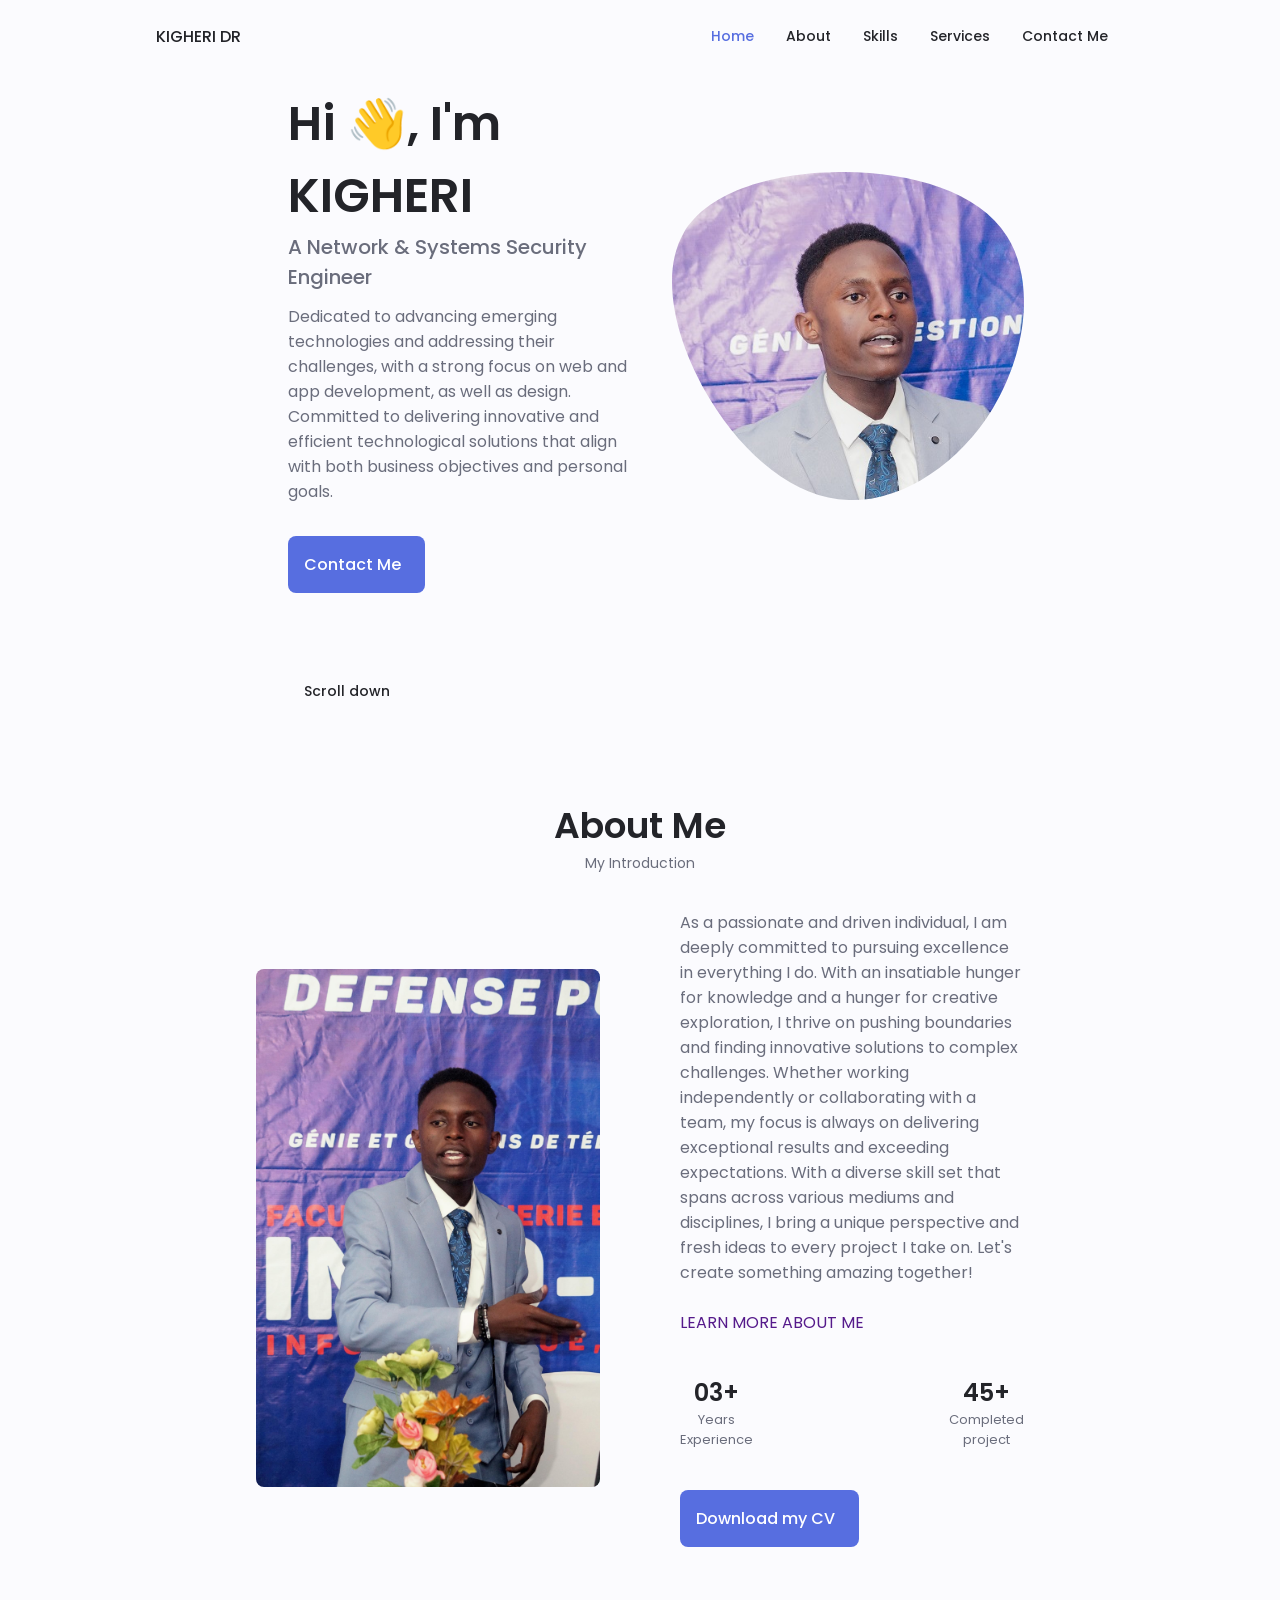
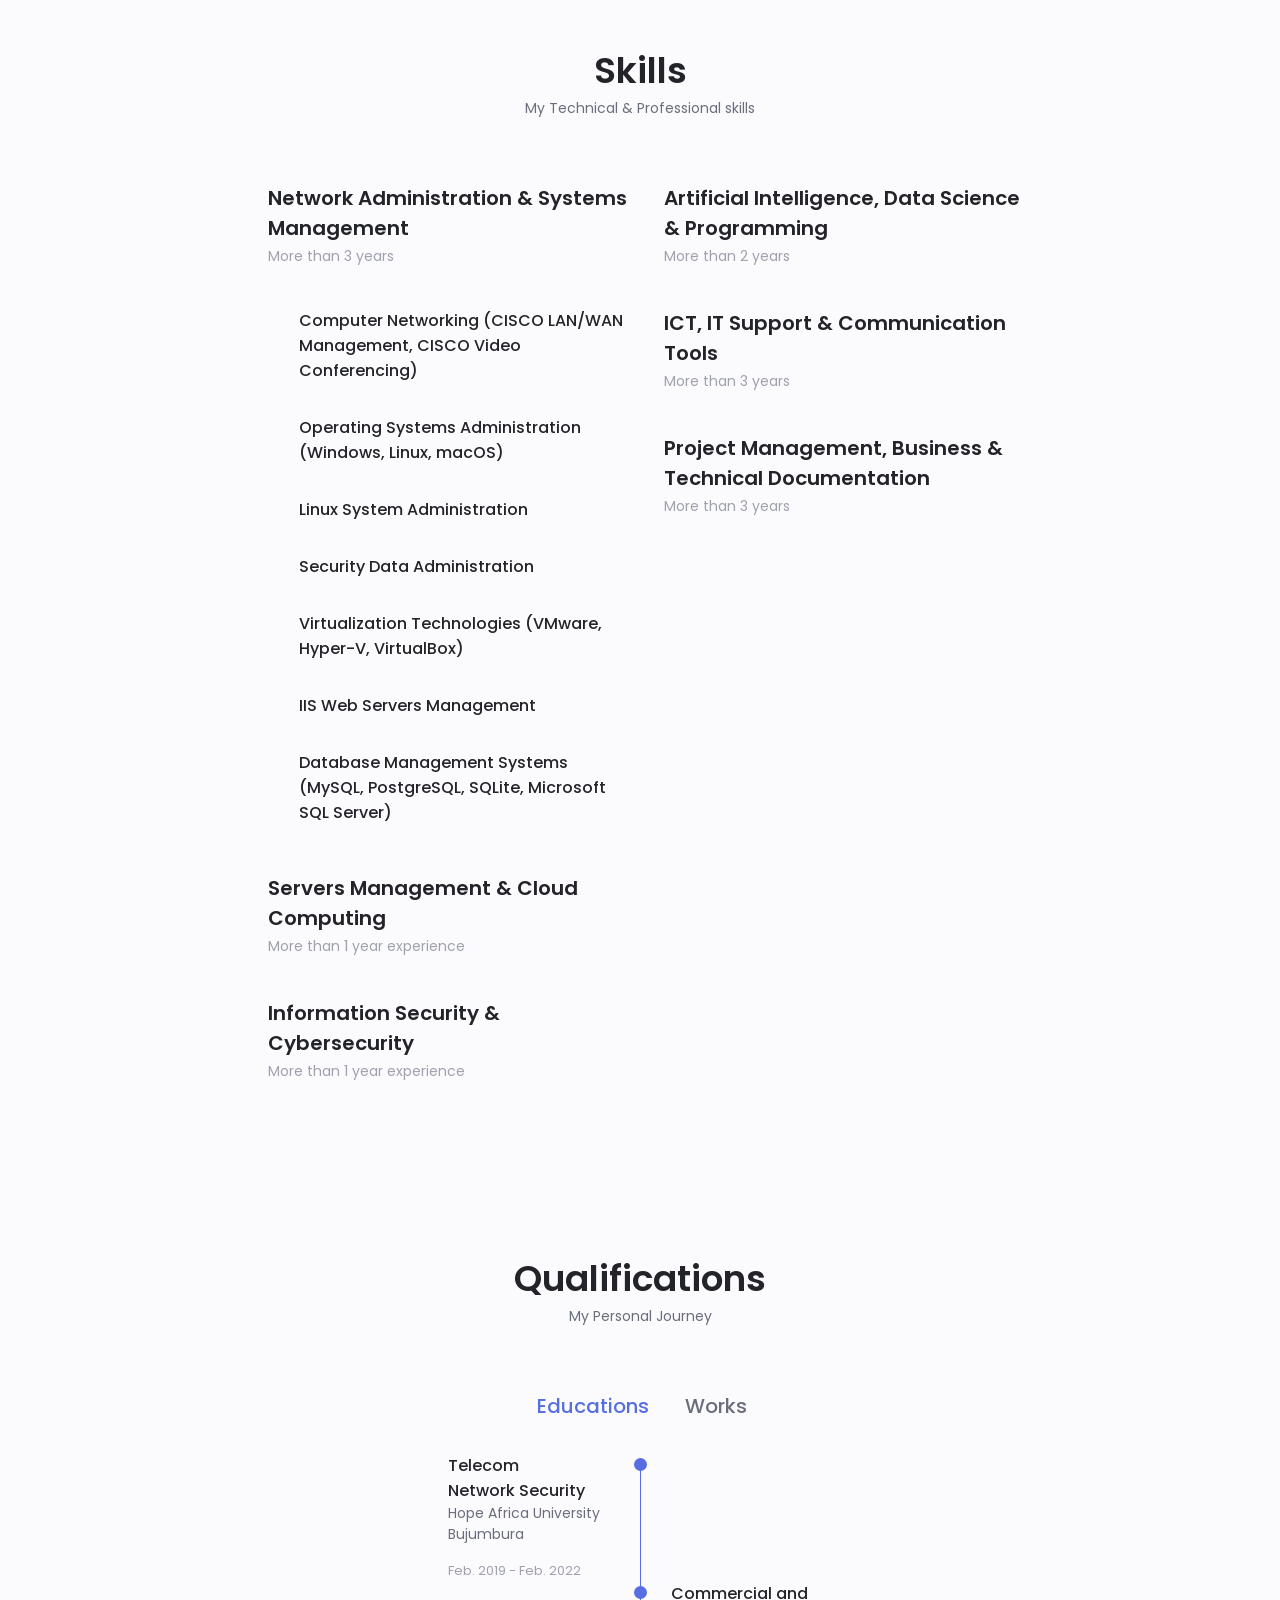
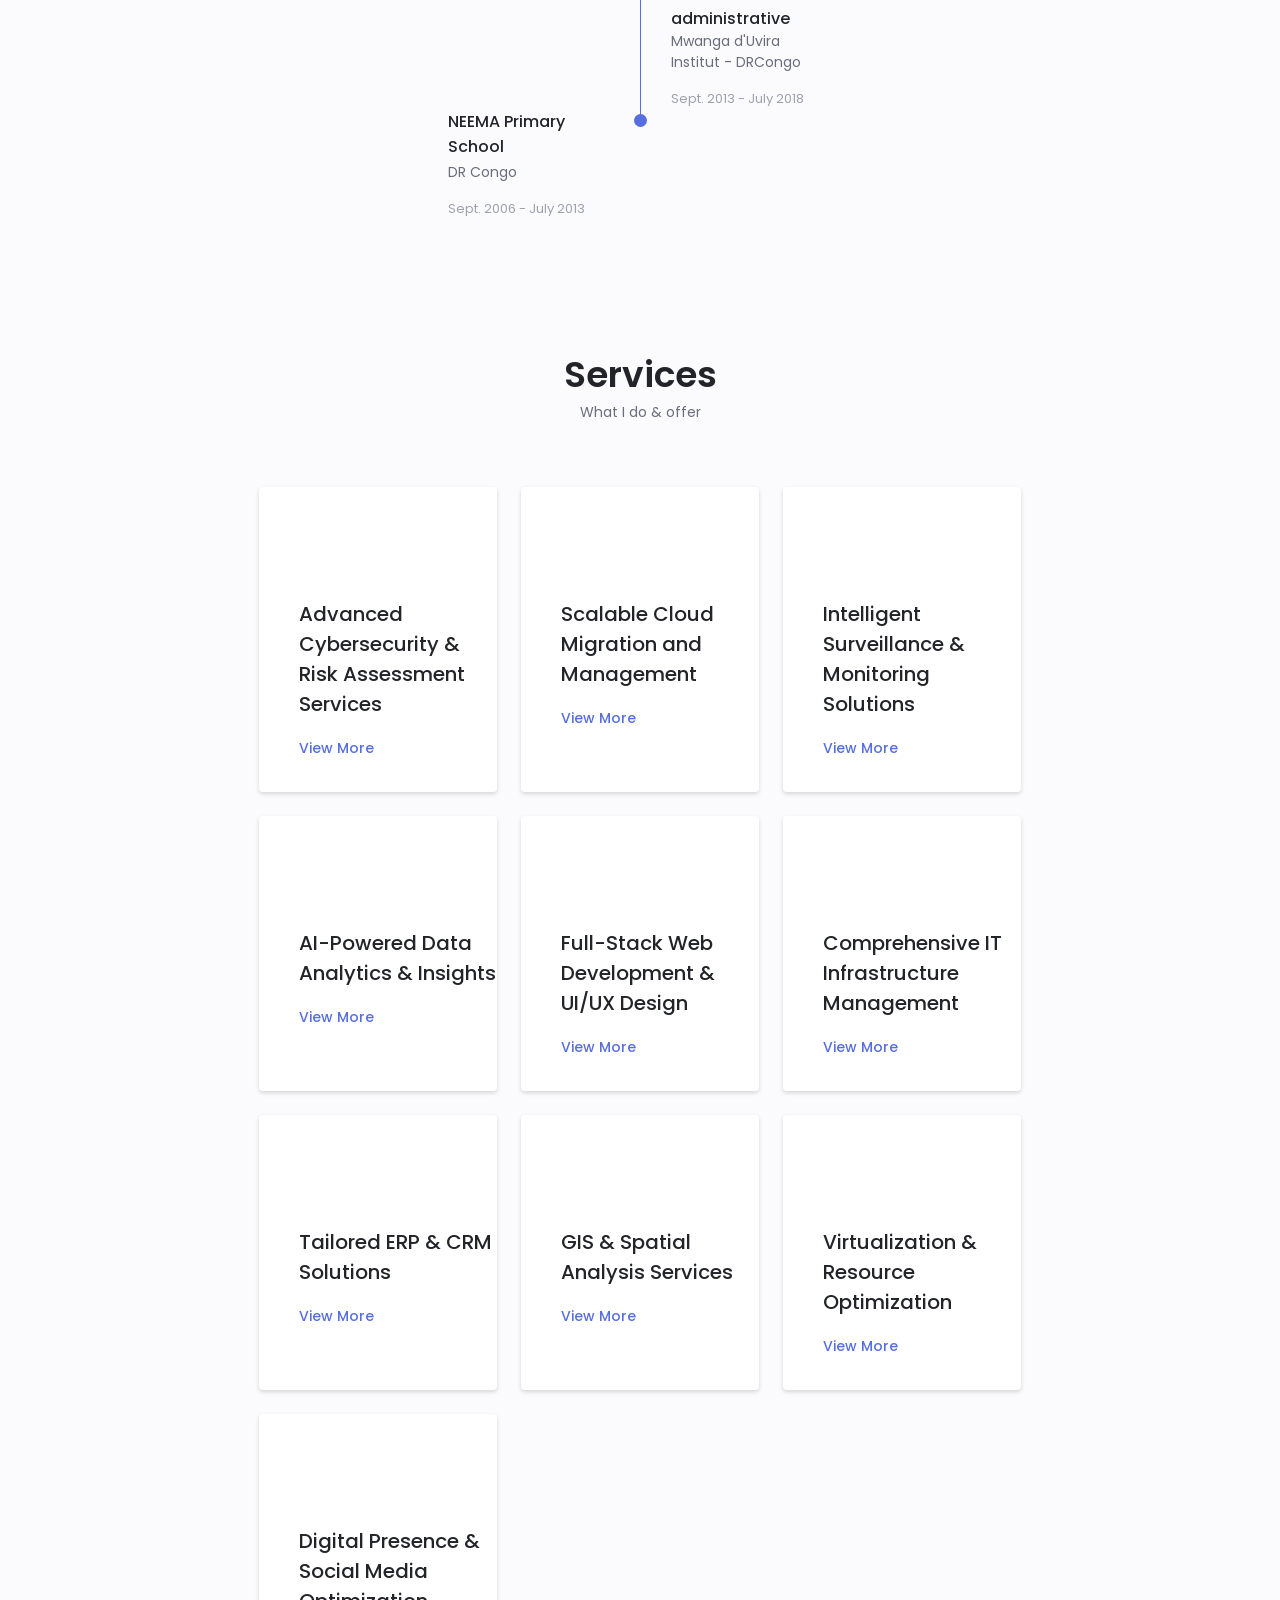
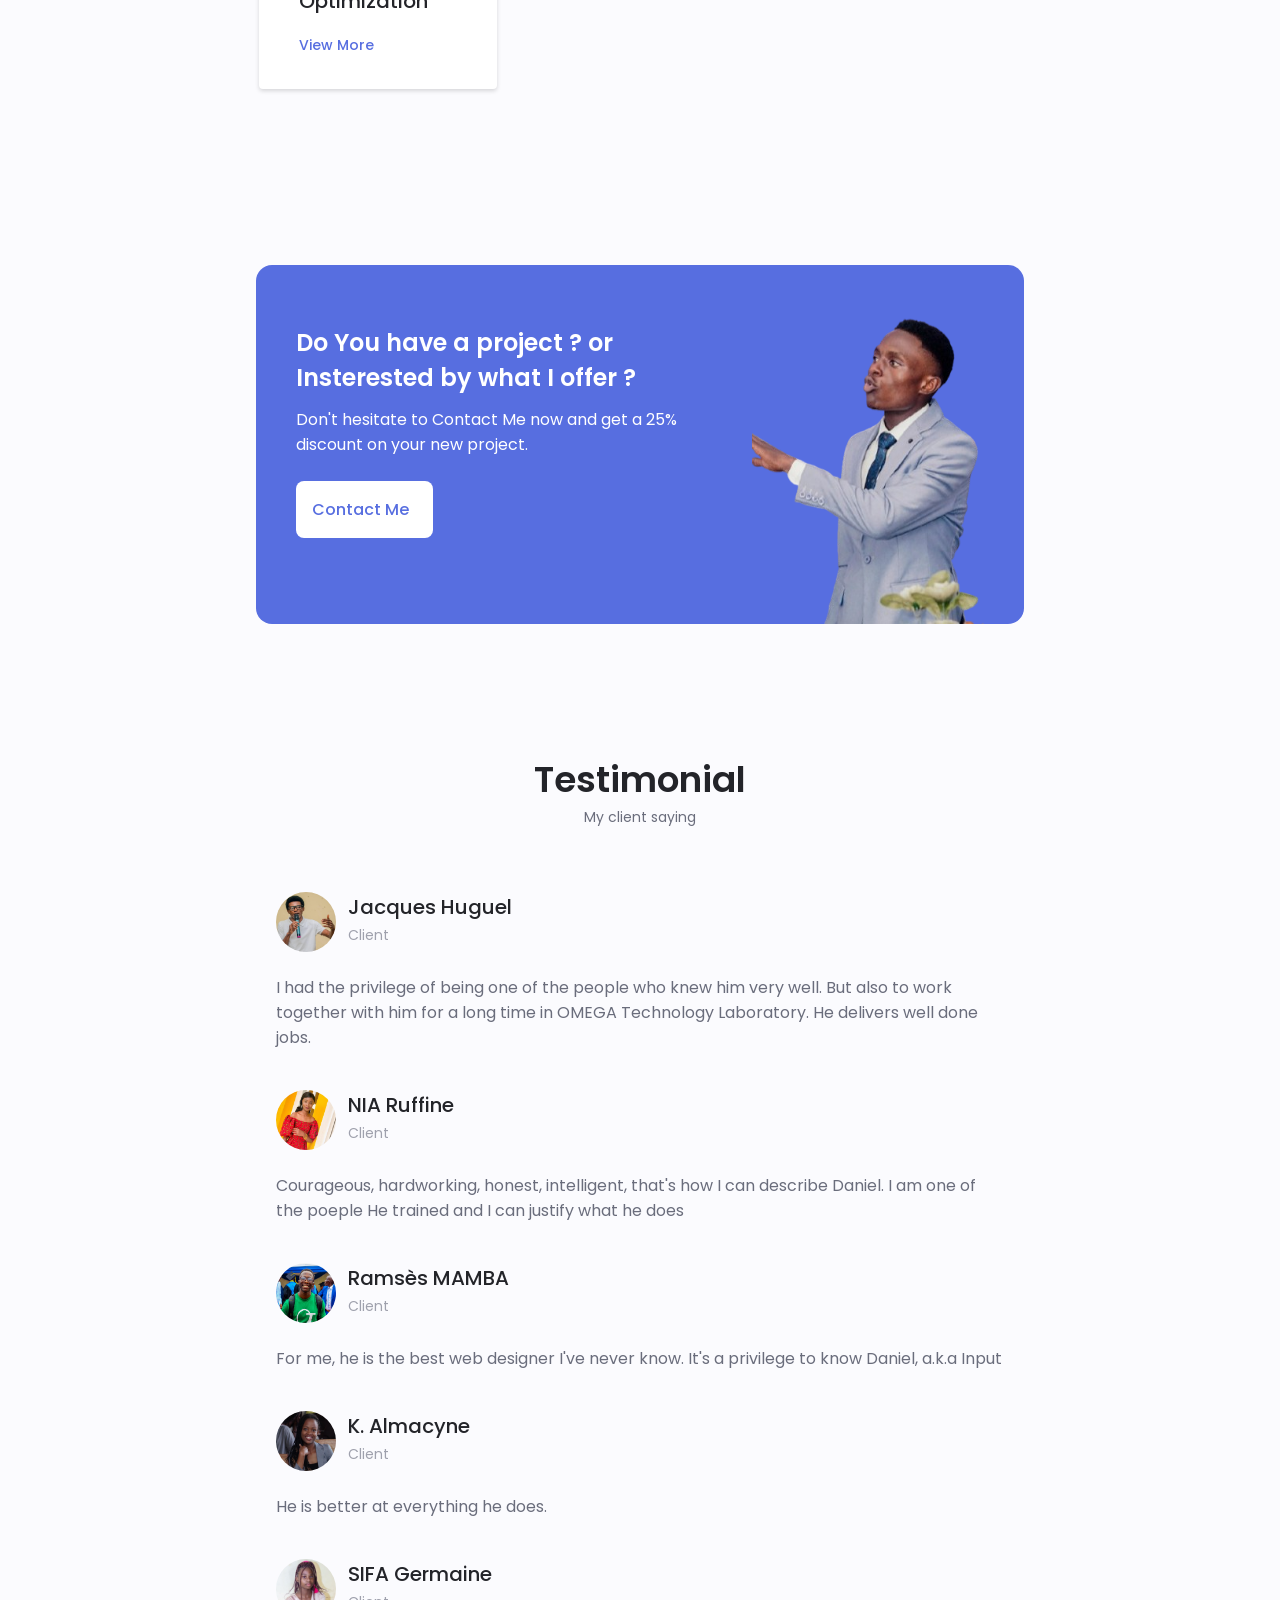
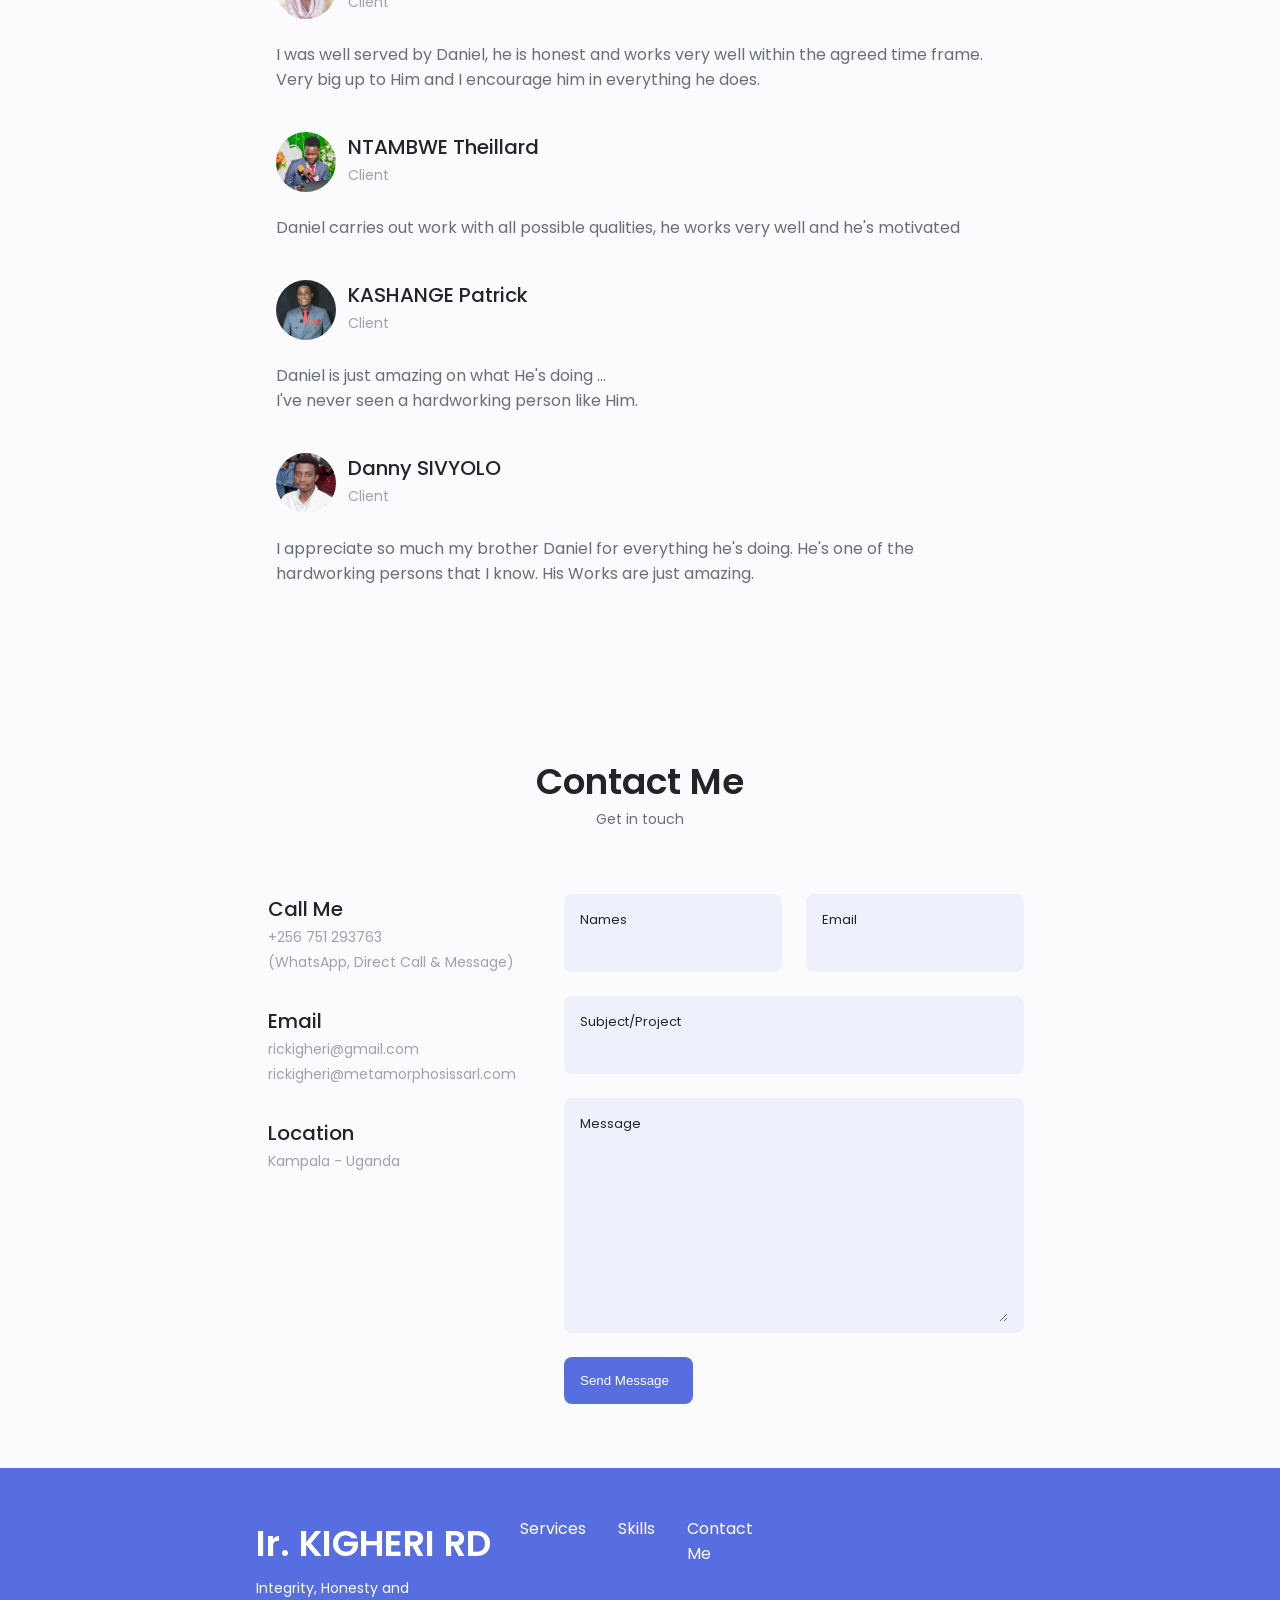
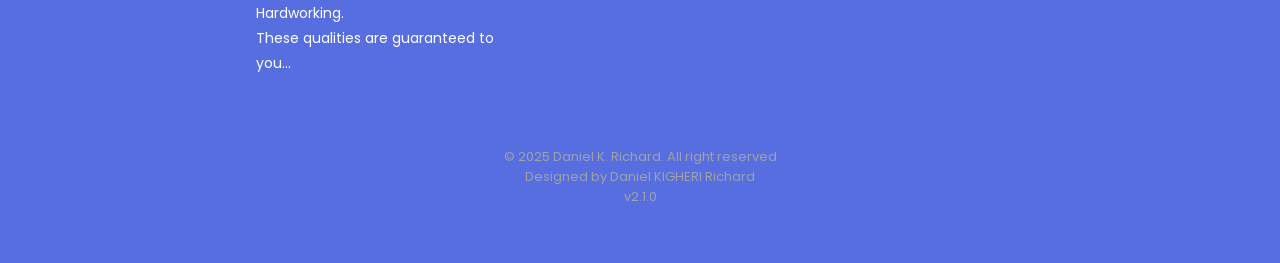
==== index.html @ 307e9346 "Update index.html" ====
<!DOCTYPE html>
<html lang="en">
<head>
    <meta charset="UTF-8">
    <meta http-equiv="X-UA-Compatible" content="IE=edge">
    <meta name="viewport" content="width=device-width, initial-scale=1.0">

    <link rel="stylesheet" href="assets/css/style.css">
    <link rel="stylesheet" href="assets/css/responsive.css">

    <!-- UNICONS -->
    <link rel="stylesheet" href="https://unicons.iconscout.com/release/v4.0.0/css/line.css">

    <!-- SWIPER CSS -->
    <link rel="stylesheet" href="assets/css/swiper-bundle.min.css">



    <title>Daniel KIGHERI Richard | Web Portfolio</title>
    <link rel="icon" href="assets/img/KIGHERI RD.jpg" type="image/icon type">
    <meta content="Discover a world of creativity through my portfolio. Here, you’ll find a blend of passion, skill, and design excellence crafted to inspire and elevate your next project." name="description">
</head>
<body>
    <!-- ==================== HEADER ==================== -->
    <header class="header" id="header">
        <nav class="nav container">
            <a href="#" class="nav__logo">KIGHERI DR</a>

            <div class="nav__menu" id="nav-menu">
                <ul class="nav__list grid">
                    <li class="nav__item">
                        <a href="#home" class="nav__link active-link">
                            <i class="uil uil-estate nav__icon"></i> Home
                        </a>
                    </li>
                    <li class="nav__item">
                        <a href="#about" class="nav__link">
                            <i class="uil uil-user nav__icon"></i> About
                        </a>
                    </li>
                    <li class="nav__item">
                        <a href="#skills" class="nav__link">
                            <i class="uil uil-file-alt nav__icon"></i> Skills
                        </a>
                    </li>
                    <li class="nav__item">
                        <a href="#services" class="nav__link">
                            <i class="uil uil-briefcase-alt nav__icon"></i> Services
                        </a>
                    </li>
                    <!-- <li class="nav__item">
                        <a href="#portfolio" class="nav__link">
                            <i class="uil uil-scenery nav__icon"></i> Portfolio
                        </a>
                    </li> -->
                    <li class="nav__item">
                        <a href="#contact" class="nav__link">
                            <i class="uil uil-message nav__icon"></i> Contact Me
                        </a>
                    </li>
                </ul>
                <i class="uil uil-times nav__close" id="nav-close"></i>
            </div>

            <div class="nav__btns">
                <!-- Theme Change Button -->
                <i class="uil uil-moon change-theme" id="theme-button"></i>

                <div class="nav__toggle" id="nav-toggle">
                    <i class="uil uil-apps"></i>
                </div>
            </div>
        </nav>
    </header>

    <!-- ==================== MAIN ==================== -->
    <main class="main">
        <!-- ========== HOME ========== -->
        <section class="home" id="home">
            <div class="home__container container grid">
                <div class="home__content grid">
                    <div class="home__social">
                        <a href="https://github.com/rickigheri/" class="home__social-icon">
                            <i class="uil uil-github"></i>
                        </a>

                        <a href="https://www.linkedin.com/in/kigheri-dany-b945231b1/" class="home__social-icon">
                            <i class="uil uil-linkedin-alt"></i>
                        </a>

                        <a href="mailto:rickigheri@gmail.com" class="home__social-icon">
                            <i class="uil uil-envelope-alt"></i>
                        </a>
                    </div>

                    <div class="home__img">
                        <svg viewBox="0 0 200 187" xmlns="http://www.w3.org/2000/svg" xmlns:xlink="http://www.w3.org/1999/xlink">
                            <mask class="home__blob" id="mask0" mask-type="alpha">
                                <path d="M190.312 36.4879C206.582 62.1187 201.309 102.826 182.328 134.186C163.346 165.547 
                                130.807 187.559 100.226 186.353C69.6454 185.297 41.0228 161.023 21.7403 129.362C2.45775 
                                97.8511 -7.48481 59.1033 6.67581 34.5279C20.9871 10.1032 59.7028 -0.149132 97.9666 
                                0.00163737C136.23 0.303176 174.193 10.857 190.312 36.4879Z"/>
                            </mask>
                            <g mask="url(#mask0)">
                                <path d="M190.312 36.4879C206.582 62.1187 201.309 102.826 182.328 134.186C163.346 
                                165.547 130.807 187.559 100.226 186.353C69.6454 185.297 41.0228 161.023 21.7403 
                                129.362C2.45775 97.8511 -7.48481 59.1033 6.67581 34.5279C20.9871 10.1032 59.7028 
                                -0.149132 97.9666 0.00163737C136.23 0.303176 174.193 10.857 190.312 36.4879Z"/>
                                
                                <image class="home__blob-img" href="assets/img/KIGHERI RD.jpg"/>
                            </g>
                        </svg>                        
                    </div>

                    <div class="home__data">
                        <h1 class="home__title">Hi 👋, I'm KIGHERI</h1>
                        <h3 class="home__subtitle">A Network & Systems Security Engineer</h3>
                        <p class="home__description">
                            Dedicated to advancing emerging technologies and addressing their challenges, with a strong focus on web and app development, as well as design. Committed to delivering innovative and efficient technological solutions that align with both business objectives and personal goals.
                        </p>
                        <a href="#contact" class="button button--flex">
                            Contact Me <i class="uil uil-message button__icon"></i>
                        </a>
                    </div>
                </div>

                <div class="home__scroll">
                    <a href="#about" class="home__scroll-button button--flex">
                        <i class="uil uil-mouse-alt home__scroll-mouse"></i>
                        <span class="home__scroll-name">Scroll down</span>
                        <i class="uil uil-arrow-down home__scroll-arrow"></i>
                    </a>
                </div>
            </div>
        </section>


        <!-- ========== ABOUT ========== -->
        <section class="about section" id="about">
            <h2 class="section__title">About Me</h2>
            <span class="section__subtitle">My Introduction</span> 
        </section>

        <div class="about__container container grid">
            <img src="assets/img/about.jpg" alt="" class="about__img">

            <div class="about__data">
                <p class="about__description">
                    As a passionate and driven individual, I am deeply committed to pursuing excellence in everything I do. With an insatiable hunger for knowledge and a hunger for creative exploration, I thrive on pushing boundaries and finding innovative solutions to complex challenges. Whether working independently or collaborating with a team, my focus is always on delivering exceptional results and exceeding expectations. With a diverse skill set that spans across various mediums and disciplines, I bring a unique perspective and fresh ideas to every project I take on. Let's create something amazing together!
                    <br><br>
                    <a href="">LEARN MORE ABOUT ME</a>
                </p>
                

                <div class="about__info">
                    <div>
                        <span class="about__info-title">03+</span>
                        <span class="about__info-name">Years <br>Experience</span>
                    </div>

                    <div>
                        <span class="about__info-title">45+</span>
                        <span class="about__info-name">Completed <br>project</span>
                    </div>

                    <!-- <div>
                        <span class="about__info-title">05+</span>
                        <span class="about__info-name">Companies <br>worked</span>
                    </div> -->
                </div>

                <div class="about__buttons">
                    <a download="" href="assets/CV Dan Done.pdf" class="button button--flex">
                        Download my CV<i class="uil uil-download-alt button__icon"></i>
                    </a>
                </div>
            </div>
        </div>

        <!-- ========== SKILLS ========== -->
        <section class="skills section" id="skills">
            <h2 class="section__title">Skills</h2>
            <span class="section__subtitle">My Technical & Professional skills</span>
            
            <div class="skills__container container grid">
                <div>
                    <!-- Skills 1 -->
                    <div class="skills__content skills__open">
                        <div class="skills__header">
                            <i class="uil uil-cloud-wifi skills__icon"></i>

                            <div>
                                <h1 class="skills__title">Network Administration & Systems Management</h1>
                                <span class="skills__subtitle">More than 3 years</span>
                            </div>

                            <i class="uil uil-angle-down skills__arrow"></i>
                        </div>

                        <div class="skills__list grid">
                            <div class="skills__data">
                                <div class="skills__titles">
                                    <h3 class="skills_name">Computer Networking (CISCO LAN/WAN Management, CISCO Video Conferencing)</h3>
                                    <!-- <span class="skills__number">90%</span> -->
                                </div>
                                <!-- <div class="skills__bar">
                                    <span class="skills__percentage skills__html"></span>
                                </div> -->
                            </div>

                            <div class="skills__data">
                                <div class="skills__titles">
                                    <h3 class="skills_name">Operating Systems Administration (Windows, Linux, macOS)</h3>
                                    <!-- <span class="skills__number">80%</span> -->
                                </div>
                                <!-- <div class="skills__bar">
                                    <span class="skills__percentage skills__css"></span>
                                </div> -->
                            </div>

                            <div class="skills__data">
                                <div class="skills__titles">
                                    <h3 class="skills_name">Linux System Administration</h3>
                                    <!-- <span class="skills__number">70%</span> -->
                                </div>
                                <!-- <div class="skills__bar">
                                    <span class="skills__percentage skills__js"></span>
                                </div> -->
                            </div>

                            <div class="skills__data">
                                <div class="skills__titles">
                                    <h3 class="skills_name">Security Data Administration</h3>
                                    <!-- <span class="skills__number">60%</span> -->
                                </div>
                                <!-- <div class="skills__bar">
                                    <span class="skills__percentage skills__react"></span>
                                </div> -->
                            </div>

                            <div class="skills__data">
                                <div class="skills__titles">
                                    <h3 class="skills_name">Virtualization Technologies (VMware, Hyper-V, VirtualBox)</h3>
                                    <!-- <span class="skills__number">60%</span> -->
                                </div>
                                <!-- <div class="skills__bar">
                                    <span class="skills__percentage skills__react"></span>
                                </div> -->
                            </div>

                            <div class="skills__data">
                                <div class="skills__titles">
                                    <h3 class="skills_name">IIS Web Servers Management</h3>
                                    <!-- <span class="skills__number">60%</span> -->
                                </div>
                                <!-- <div class="skills__bar">
                                    <span class="skills__percentage skills__react"></span>
                                </div> -->
                            </div>

                            <div class="skills__data">
                                <div class="skills__titles">
                                    <h3 class="skills_name">Database Management Systems (MySQL, PostgreSQL, SQLite, Microsoft SQL Server)</h3>
                                    <!-- <span class="skills__number">60%</span> -->
                                </div>
                                <!-- <div class="skills__bar">
                                    <span class="skills__percentage skills__react"></span>
                                </div> -->
                            </div>
                        </div>
                    </div>

                    <!-- Skills 2 -->
                    <div class="skills__content skills__close">
                        <div class="skills__header">
                            <i class="uil uil-cloud skills__icon"></i>

                            <div>
                                <h1 class="skills__title">Servers Management & Cloud Computing</h1>
                                <span class="skills__subtitle">More than 1 year experience</span>
                            </div>

                            <i class="uil uil-angle-down skills__arrow"></i>
                        </div>

                        <div class="skills__list grid">
                            <div class="skills__data">
                                <div class="skills__titles">
                                    <h3 class="skills_name">Cloud Platforms (AWS, Microsoft Azure, Google Cloud)</h3>
                                    <!-- <span class="skills__number">70%</span> -->
                                </div>
                                <!-- <div class="skills__bar">
                                    <span class="skills__percentage skills__php"></span>
                                </div> -->
                            </div>

                            <div class="skills__data">
                                <div class="skills__titles">
                                    <h3 class="skills_name">Server Virtualization and Management</h3>
                                    <!-- <span class="skills__number">60%</span> -->
                                </div>
                                <!-- <div class="skills__bar">
                                    <span class="skills__percentage skills__nodejs"></span>
                                </div> -->
                            </div>

                            <div class="skills__data">
                                <div class="skills__titles">
                                    <h3 class="skills_name">Database Systems Integration and Performance Optimization</h3>
                                    <!-- <span class="skills__number">65%</span> -->
                                </div>
                                <!-- <div class="skills__bar">
                                    <span class="skills__percentage skills__firebase"></span>
                                </div> -->
                            </div>

                            <div class="skills__data">
                                <div class="skills__titles">
                                    <h3 class="skills_name">Fleet Management Solutions & Software Implementation</h3>
                                    <!-- <span class="skills__number">55%</span> -->
                                </div>
                                <!-- <div class="skills__bar">
                                    <span class="skills__percentage skills__python"></span>
                                </div> -->
                            </div>

                            <div class="skills__data">
                                <div class="skills__titles">
                                    <h3 class="skills_name">ERP & CRM Tools (Salesforce, Zoho, SAP, Odoo)</h3>
                                    <!-- <span class="skills__number">55%</span> -->
                                </div>
                                <!-- <div class="skills__bar">
                                    <span class="skills__percentage skills__python"></span>
                                </div> -->
                            </div>
                        </div>
                    </div>

                    <!-- Skills 3 -->
                    <div class="skills__content skills__close">
                        <div class="skills__header">
                            <i class="uil uil-lock-alt skills__icon"></i>

                            <div>
                                <h1 class="skills__title">Information Security & Cybersecurity</h1>
                                <span class="skills__subtitle">More than 1 year experience</span>
                            </div>

                            <i class="uil uil-angle-down skills__arrow"></i>
                        </div>

                        <div class="skills__list grid">
                            <div class="skills__data">
                                <div class="skills__titles">
                                    <h3 class="skills_name">Ethical Hacking & Penetration Testing (Kali Linux, Metasploit, Wireshark)</h3>
                                    <!-- <span class="skills__number">70%</span> -->
                                </div>
                                <!-- <div class="skills__bar">
                                    <span class="skills__percentage skills__php"></span>
                                </div> -->
                            </div>

                            <div class="skills__data">
                                <div class="skills__titles">
                                    <h3 class="skills_name">Information Security Tools and Protocols</h3>
                                    <!-- <span class="skills__number">60%</span> -->
                                </div>
                                <!-- <div class="skills__bar">
                                    <span class="skills__percentage skills__nodejs"></span>
                                </div> -->
                            </div>

                            <div class="skills__data">
                                <div class="skills__titles">
                                    <h3 class="skills_name">Video Surveillance Systems (CCTV, OCTV Implementation and Management)</h3>
                                    <!-- <span class="skills__number">65%</span> -->
                                </div>
                                <!-- <div class="skills__bar">
                                    <span class="skills__percentage skills__firebase"></span>
                                </div> -->
                            </div>

                            <div class="skills__data">
                                <div class="skills__titles">
                                    <h3 class="skills_name">Blockchain Technology Basics</h3>
                                    <!-- <span class="skills__number">55%</span> -->
                                </div>
                                <!-- <div class="skills__bar">
                                    <span class="skills__percentage skills__python"></span>
                                </div> -->
                            </div>
                        </div>
                    </div>
                </div>

                <div>
                    <!-- Skills 4 -->
                    <div class="skills__content skills__close">
                        <div class="skills__header">
                            <i class="uil uil-robot skills__icon"></i>

                            <div>
                                <h1 class="skills__title">Artificial Intelligence, Data Science & Programming</h1>
                                <span class="skills__subtitle">More than 2 years</span>
                            </div>

                            <i class="uil uil-angle-down skills__arrow"></i>
                        </div>

                        <div class="skills__list grid">
                            <div class="skills__data">
                                <div class="skills__titles">
                                    <h3 class="skills_name">Artificial Intelligence & Machine Learning Fundamentals</h3>
                                    <!-- <span class="skills__number">90%</span> -->
                                </div>
                                <!-- <div class="skills__bar">
                                    <span class="skills__percentage skills__figma"></span>
                                </div> -->
                            </div>

                            <div class="skills__data">
                                <div class="skills__titles">
                                    <h3 class="skills_name">Data Analysis and Visualization (Power BI, Tableau)</h3>
                                    <!-- <span class="skills__number">90%</span> -->
                                </div>
                                <!-- <div class="skills__bar">
                                    <span class="skills__percentage skills__figma"></span>
                                </div> -->
                            </div>

                            <div class="skills__data">
                                <div class="skills__titles">
                                    <h3 class="skills_name">GIS and Mapping Technologies (ArcGIS, QGIS)</h3>
                                    <!-- <span class="skills__number">85%%</span> -->
                                </div>
                                <!-- <div class="skills__bar">
                                    <span class="skills__percentage skills__sketch"></span>
                                </div> -->
                            </div>

                            <div class="skills__data">
                                <div class="skills__titles">
                                    <h3 class="skills_name">Web Development & Design (website, application & systems)</h3>
                                    <!-- <span class="skills__number">85%</span> -->
                                </div>
                                <!-- <div class="skills__bar">
                                    <span class="skills__percentage skills__photoshop"></span>
                                </div> -->
                            </div>

                            <div class="skills__data">
                                <div class="skills__titles">
                                    <h3 class="skills_name">UI/UX Design and Web Development (Front-End & Back-End)</h3>
                                    <!-- <span class="skills__number">85%</span> -->
                                </div>
                                <!-- <div class="skills__bar">
                                    <span class="skills__percentage skills__photoshop"></span>
                                </div> -->
                            </div>
                        </div>
                    </div>

                    <!-- SKillls 5 -->
                    <div class="skills__content skills__close">
                        <div class="skills__header">
                            <i class="uil uil-desktop-alt skills__icon"></i>

                            <div>
                                <h1 class="skills__title">ICT, IT Support & Communication Tools</h1>
                                <span class="skills__subtitle">More than 3 years</span>
                            </div>

                            <i class="uil uil-angle-down skills__arrow"></i>
                        </div>

                        <div class="skills__list grid">
                            <div class="skills__data">
                                <div class="skills__titles">
                                    <h3 class="skills_name">ICT and ITIL Framework Implementation</h3>
                                    <!-- <span class="skills__number">90%</span> -->
                                </div>
                                <!-- <div class="skills__bar">
                                    <span class="skills__percentage skills__figma"></span>
                                </div> -->
                            </div>

                            <div class="skills__data">
                                <div class="skills__titles">
                                    <h3 class="skills_name">IT Support & Troubleshooting (Hardware, Software & Networking Issues)</h3>
                                    <!-- <span class="skills__number">90%</span> -->
                                </div>
                                <!-- <div class="skills__bar">
                                    <span class="skills__percentage skills__figma"></span>
                                </div> -->
                            </div>

                            <div class="skills__data">
                                <div class="skills__titles">
                                    <h3 class="skills_name">Communication Systems & Remote Work Tools (Zoom, Microsoft Teams, Slack, Asana, Trello)</h3>
                                    <!-- <span class="skills__number">85%%</span> -->
                                </div>
                                <!-- <div class="skills__bar">
                                    <span class="skills__percentage skills__sketch"></span>
                                </div> -->
                            </div>

                            <div class="skills__data">
                                <div class="skills__titles">
                                    <h3 class="skills_name">Social Media & Digital Data Management (OpenRefine, Astana)</h3>
                                    <!-- <span class="skills__number">85%</span> -->
                                </div>
                                <!-- <div class="skills__bar">
                                    <span class="skills__percentage skills__photoshop"></span>
                                </div> -->
                            </div>

                            <div class="skills__data">
                                <div class="skills__titles">
                                    <h3 class="skills_name">Microsoft Office 365 Administration</h3>
                                    <!-- <span class="skills__number">85%</span> -->
                                </div>
                                <!-- <div class="skills__bar">
                                    <span class="skills__percentage skills__photoshop"></span>
                                </div> -->
                            </div>
                        </div>
                    </div>

                    <!-- Skills 6 -->
                    <div class="skills__content skills__close">
                        <div class="skills__header">
                            <i class="uil uil-clipboard-notes skills__icon"></i>

                            <div>
                                <h1 class="skills__title">Project Management, Business & Technical Documentation</h1>
                                <span class="skills__subtitle">More than 3 years</span>
                            </div>

                            <i class="uil uil-angle-down skills__arrow"></i>
                        </div>

                        <div class="skills__list grid">
                            <div class="skills__data">
                                <div class="skills__titles">
                                    <h3 class="skills_name">Project Management</h3>
                                    <!-- <span class="skills__number">90%</span> -->
                                </div>
                                <!-- <div class="skills__bar">
                                    <span class="skills__percentage skills__figma"></span>
                                </div> -->
                            </div>

                            <div class="skills__data">
                                <div class="skills__titles">
                                    <h3 class="skills_name">Technical Writing and Documentation</h3>
                                    <!-- <span class="skills__number">90%</span> -->
                                </div>
                                <!-- <div class="skills__bar">
                                    <span class="skills__percentage skills__figma"></span>
                                </div> -->
                            </div>

                            <div class="skills__data">
                                <div class="skills__titles">
                                    <h3 class="skills_name">Accounting and Finance (Analytical and Managerial)</h3>
                                    <!-- <span class="skills__number">85%%</span> -->
                                </div>
                                <!-- <div class="skills__bar">
                                    <span class="skills__percentage skills__sketch"></span>
                                </div> -->
                            </div>

                            <div class="skills__data">
                                <div class="skills__titles">
                                    <h3 class="skills_name">Business Management & Organization</h3>
                                    <!-- <span class="skills__number">85%</span> -->
                                </div>
                                <!-- <div class="skills__bar">
                                    <span class="skills__percentage skills__photoshop"></span>
                                </div> -->
                            </div>

                            <div class="skills__data">
                                <div class="skills__titles">
                                    <h3 class="skills_name">Secretarial and Executive Coordination Services</h3>
                                    <!-- <span class="skills__number">85%</span> -->
                                </div>
                                <!-- <div class="skills__bar">
                                    <span class="skills__percentage skills__photoshop"></span>
                                </div> -->
                            </div>
                        </div>
                    </div>
                </div>
            </div>
        </section>

        <!-- ========== QUALIFICATIONS ========== -->
        <section class="qualification section">
            <h2 class="section__title">Qualifications</h2>
            <span class="section__subtitle">My Personal Journey</span>

            <div class="qualification__container container">
                <div class="qualification__tabs">
                    <div class="qualification__button button--flex qualification__active" data-target="#education">
                        <i class="uil uil-graduation-cap qualification__icon"></i>
                        Educations
                    </div>

                    <div class="qualification__button button--flex" data-target="#work">
                        <i class="uil uil-briefcase-alt qualification__icon"></i>
                        Works
                    </div>
                    
                </div>

                <div class="qualification__sections">
                    <!-- QUalification Content 1 -->
                    <div class="qualification__content qualification__active" data-content id="education">
                        <!-- Qualification 1 -->
                        <div class="qualification__data">
                            <div>
                                <h3 class="qualification__title">Telecom<br>Network Security</h3>
                                <span class="qualification__subtitle">Hope Africa University<br>Bujumbura</span>
                                <div class="qualification__calendar">
                                    <i class="uil uil-calendar-alt"></i>
                                    Feb. 2019 - Feb. 2022
                                </div>
                            </div>

                            <div>
                                <span class="qualification__rounder"></span>
                                <span class="qualification__line"></span>
                            </div>
                        </div>

                        <!-- Qualification 2 -->
                        <div class="qualification__data">
                            <div></div>

                            <div>
                                <span class="qualification__rounder"></span>
                                <span class="qualification__line"></span>
                            </div>
                            
                            <div>
                                <h3 class="qualification__title">Commercial and administrative</h3>
                                <span class="qualification__subtitle">Mwanga d'Uvira Institut - DRCongo</span>
                                <div class="qualification__calendar">
                                    <i class="uil uil-calendar-alt"></i>
                                    Sept. 2013 - July 2018
                                </div>
                            </div>
                        </div>

                        <!-- Qualification 3 -->
                        <div class="qualification__data">
                            <div>
                                <h3 class="qualification__title">NEEMA Primary School</h3>
                                <span class="qualification__subtitle">DR Congo</span>
                                <div class="qualification__calendar">
                                    <i class="uil uil-calendar-alt"></i>
                                    Sept. 2006 - July 2013
                                </div>
                            </div>

                            <div>
                                <span class="qualification__rounder"></span>
                                <!-- <span class="qualification__line"></span> -->
                            </div>
                        </div>

                        <!-- Qualification 4 -->
                        <!-- <div class="qualification__data">
                            <div></div>

                            <div>
                                <span class="qualification__rounder"></span>
                                <span class="qualification__line"></span>
                            </div>
                            
                            <div>
                                <h3 class="qualification__title">Master in Ui/Ux</h3>
                                <span class="qualification__subtitle">Spain - University</span>
                                <div class="qualification__calendar">
                                    <i class="uil uil-calendar-alt"></i>
                                    2014 - 2016
                                </div>
                            </div>
                        </div> -->
                    </div>

                    <!-- QUalification Content 2 -->
                    <div class="qualification__content" data-content id="work">

                        <!-- Qualification 1 -->
                        <div class="qualification__data">
                            <div>
                                <h3 class="qualification__title">Website Manager & Developer</h3>
                                <span class="qualification__subtitle">METAMORPHOSIS SARL<br> Remotly</span>
                                <div class="qualification__calendar">
                                    <i class="uil uil-calendar-alt"></i>
                                    Jan. 2025 - Actually Working
                                </div>
                            </div>

                            <div>
                                <span class="qualification__rounder"></span>
                                <span class="qualification__line"></span>
                            </div>
                        </div>
                        
                        <div class="qualification__data">
                            <div></div>

                            <div>
                                <span class="qualification__rounder"></span>
                                <span class="qualification__line"></span>
                            </div>

                            <div>
                                <h3 class="qualification__title">Consultant in Digital Solutions & Business Management</h3>
                                <span class="qualification__subtitle">FREELANCING<br>Remotly & In person</span>
                                <div class="qualification__calendar">
                                    <i class="uil uil-calendar-alt"></i>
                                    2023 – Present
                                </div>
                            </div>

                            
                        </div>

                        <div class="qualification__data">
                    
                            <div>
                                <h3 class="qualification__title">Trainer and Mentor of Students in Internship Programs</h3>
                                <span class="qualification__subtitle">UNIVERSITY OF KALEMIE<br>Kalemie - RD Congo</span>
                                <div class="qualification__calendar">
                                    <i class="uil uil-calendar-alt"></i>
                                    Aug. 2023 – May. 2024
                                </div>
                            </div>

                            <div>
                                <span class="qualification__rounder"></span>
                                <span class="qualification__line"></span>
                            </div>
                            
                        </div>

                        <div class="qualification__data">
                            <div></div>

                            <div>
                                <span class="qualification__rounder"></span>
                                <span class="qualification__line"></span>
                            </div>

                            <div>
                                <h3 class="qualification__title">Assistant Manager for Protocol and Travel Services</h3>
                                <span class="qualification__subtitle">SWIFT GLOBAL SERVICE SARL<br>Kalemie, DRC</span>
                                <div class="qualification__calendar">
                                    <i class="uil uil-calendar-alt"></i>
                                    November 2023 to March 2024 
                                </div>
                            </div>

                            
                        </div>
                        
                        <!-- Qualification 2 -->
                        <div class="qualification__data">

                            <div>
                                <h3 class="qualification__title">Academic Internship</h3>
                                <span class="qualification__subtitle">BUCOTEC Company<br>Bujumbura - Burundi</span>
                                <div class="qualification__calendar">
                                    <i class="uil uil-calendar-alt"></i>
                                    July 2021 – Aug. 2021
                                </div>
                            </div>

                            <div>
                                <span class="qualification__rounder"></span>
                                <span class="qualification__line"></span>
                            </div>
                            
                        </div>

                        <!-- Qualification 3 -->
                        

                        <!-- Qualification 4 -->
                        <div class="qualification__data">
                            <div></div>

                            <div>
                                <span class="qualification__rounder"></span>
                                <span class="qualification__line"></span>
                            </div>
                            
                            <div>
                                <h3 class="qualification__title">Trainer & Web developer</h3>
                                <span class="qualification__subtitle">OMEGA Technology Laboratory<br>Bujumbura</span>
                                <div class="qualification__calendar">
                                    <i class="uil uil-calendar-alt"></i>
                                    Aug. 2020 - Dec. 2021
                                </div>
                            </div>

                            
                        </div>

                        <!-- Qualification 5 -->
                        <div class="qualification__data">
                            

                            
                            
                            <div>
                                <h3 class="qualification__title">Children's trainer</h3>
                                <span class="qualification__subtitle">WATOTO Center - El-Shaddai Church<br>DR Congo</span>
                                <div class="qualification__calendar">
                                    <i class="uil uil-calendar-alt"></i>
                                    July 2018 - Sept. 2018
                                </div>
                            </div>

                            <div>
                                <span class="qualification__rounder"></span>
                                <!-- <span class="qualification__line"></span> -->
                            </div>
                            
                        </div>
                    </div>
                </div>
            </div>
        </section>

        <!-- ========== SERVICES ========== -->
        <section class="services section services" id="services">
            <h2 class="section__title">Services</h2>
            <span class="section__subtitle">What I do & offer</span>

            <div class="services__container container grid">
                <!-- Service 1 -->
                <div class="services__content">
                    <div>
                        <i class="uil uil-shield-check services__icon"></i>
                        <h3 class="services__title">Advanced Cybersecurity & Risk Assessment Services</h3>
                        <!-- <h3 class="services__title">Ui/Ux <br> Designing</h3> -->
                    </div>

                    <span class="button button--flex button--small button--link services__button">
                        View More
                        <i class="uil uil-arrow-right button__icon"></i>
                    </span>
    
                    <div class="services__modal">
                        <div class="services__modal-content">
                            <h4 class="services__modal-title">Advanced Cybersecurity & Risk Assessment Services</h4>
                            <i class="uil uil-times services__modal-close"></i>

                            <p>
                                Protect your business from cyber threats with comprehensive security audits, vulnerability assessments, and penetration testing. Our expertise includes using industry-leading tools like Kali Linux, Metasploit, and Wireshark to ensure your data and systems remain secure.
                            </p>

                            <br>

                            <!-- <span class="button button--flex button--small button--link services__button">
                                Check for every detail
                                <i class="uil uil-arrow-right button__icon"></i>
                            </span> -->
    
                            <!-- <ul class="services__modal-services grid">
                                <li class="services__modal-service">
                                    <i class="uil uil-check-circle services__modal-icon"></i>
                                    <p>User interfaces development</p>
                                </li>
                                <li class="services__modal-service">
                                    <i class="uil uil-check-circle services__modal-icon"></i>
                                    <p>Web page development</p>
                                </li>
                                <li class="services__modal-service">
                                    <i class="uil uil-check-circle services__modal-icon"></i>
                                    <p>Creation of Ux elements interactions</p>
                                </li>
                                <li class="services__modal-service">
                                    <i class="uil uil-check-circle services__modal-icon"></i>
                                    <p>Positioning of your company brand</p>
                                </li>
                            </ul> -->
                        </div>
                    </div>
                </div>

                <!-- Service 2 -->
                <div class="services__content">
                    <div>
                        <i class="uil uil-cloud-upload services__icon"></i>
                        <h3 class="services__title">Scalable Cloud Migration and Management</h3>
                        <!-- <h3 class="services__title">Programming<br> Solutions</h3> -->
                    </div>

                    <span class="button button--flex button--small button--link services__button">
                        View More
                        <i class="uil uil-arrow-right button__icon"></i>
                    </span>
    
                    <div class="services__modal">
                        <div class="services__modal-content">
                            <h4 class="services__modal-title">Scalable Cloud Migration and Management</h4>
                            <i class="uil uil-times services__modal-close"></i>

                            <p>Transition to leading cloud platforms such as AWS, Microsoft Azure, or Google Cloud with zero downtime. I design, implement, and manage scalable cloud infrastructures tailored to your business needs, ensuring cost efficiency and reliability.</p>

                            <br>
    
                            <!-- <ul class="services__modal-services grid">
                                <li class="services__modal-service">
                                    <i class="uil uil-check-circle services__modal-icon"></i>
                                    <p>Web development(Front & Back end development)</p>
                                </li>
                                <li class="services__modal-service">
                                    <i class="uil uil-check-circle services__modal-icon"></i>
                                    <p>Web mastering Services</p>
                                </li>
                                <li class="services__modal-service">
                                    <i class="uil uil-check-circle services__modal-icon"></i>
                                    <p>Online marketing and visiblity management</p>
                                </li>
                                <li class="services__modal-service">
                                    <i class="uil uil-check-circle services__modal-icon"></i>
                                    <p>Development of management Software and Databases</p>
                                </li>
                                <li class="services__modal-service">
                                    <i class="uil uil-check-circle services__modal-icon"></i>
                                    <p>Database management systems</p>
                                </li>
                            </ul> -->
                        </div>
                    </div>
                </div>

                <!-- Service 3 -->
                <div class="services__content">
                    <div>
                        <i class="uil uil-video services__icon"></i>
                        <h3 class="services__title">Intelligent Surveillance & Monitoring Solutions</h3>
                    </div>

                    <span class="button button--flex button--small button--link services__button">
                        View More
                        <i class="uil uil-arrow-right button__icon"></i>
                    </span>
    
                    <div class="services__modal">
                        <div class="services__modal-content">
                            <h4 class="services__modal-title">Intelligent Surveillance & Monitoring Solutions</h4>
                            <i class="uil uil-times services__modal-close"></i>

                            <p>Secure your premises with cutting-edge CCTV and video surveillance systems, including OCTV technologies. From installation to maintenance, I offer end-to-end solutions for residential, commercial, and industrial setups.</p>

                            <br>
    
                            <!-- <ul class="services__modal-services grid">
                                <li class="services__modal-service">
                                    <i class="uil uil-check-circle services__modal-icon"></i>
                                    <p>Implementation & Installation of Local Networks(LAN)</p>
                                </li>
                                <li class="services__modal-service">
                                    <i class="uil uil-check-circle services__modal-icon"></i>
                                    <p>Network Security(Implementation & management)</p>
                                </li>
                                <li class="services__modal-service">
                                    <i class="uil uil-check-circle services__modal-icon"></i>
                                    <p>Network Administration</p>
                                </li>
                                <li class="services__modal-service">
                                    <i class="uil uil-check-circle services__modal-icon"></i>
                                    <p>CCTV Systems Implementation & management</p>
                                </li>
                                <li class="services__modal-service">
                                    <i class="uil uil-check-circle services__modal-icon"></i>
                                    <p>Troubleshooting Network Infrastructure & Technical Support</p>
                                </li>
                            </ul> -->
                        </div>
                    </div>
                </div>

                <!-- Service 4 -->
                <div class="services__content">
                    <div>
                        <i class="uil uil-arrow-growth services__icon"></i>
                        <h3 class="services__title">AI-Powered Data Analytics & Insights</h3>
                    </div>

                    <span class="button button--flex button--small button--link services__button">
                        View More
                        <i class="uil uil-arrow-right button__icon"></i>
                    </span>
    
                    <div class="services__modal">
                        <div class="services__modal-content">
                            <h4 class="services__modal-title">AI-Powered Data Analytics & Insights</h4>
                            <i class="uil uil-times services__modal-close"></i>

                            <p>Unlock the power of your data with AI and machine learning solutions. From predictive analytics to automated decision-making tools, I help businesses harness data to drive innovation and growth.</p>
                        </div>
                    </div>
                </div>

                <!-- Service 5 -->
                <div class="services__content">
                    <div>
                        <i class="uil uil-desktop-alt services__icon"></i>
                        <h3 class="services__title">Full-Stack Web Development & UI/UX Design</h3>
                    </div>

                    <span class="button button--flex button--small button--link services__button">
                        View More
                        <i class="uil uil-arrow-right button__icon"></i>
                    </span>
    
                    <div class="services__modal">
                        <div class="services__modal-content">
                            <h4 class="services__modal-title">Full-Stack Web Development & UI/UX Design</h4>
                            <i class="uil uil-times services__modal-close"></i>

                            <p>Create responsive and user-friendly websites and applications. Specializing in both front-end and back-end development, I deliver custom solutions that align with your business objectives and provide a seamless user experience.</p>
                        </div>
                    </div>
                </div>

                <!-- Service 6 -->
                <div class="services__content">
                    <div>
                        <i class="uil uil-sitemap services__icon"></i>
                        <h3 class="services__title">Comprehensive IT Infrastructure Management</h3>
                    </div>

                    <span class="button button--flex button--small button--link services__button">
                        View More
                        <i class="uil uil-arrow-right button__icon"></i>
                    </span>
    
                    <div class="services__modal">
                        <div class="services__modal-content">
                            <h4 class="services__modal-title">Comprehensive IT Infrastructure Management</h4>
                            <i class="uil uil-times services__modal-close"></i>

                            <p>Ensure smooth operations with my IT support and systems management services. I handle everything from network setup and troubleshooting to system optimization, ensuring your infrastructure runs at peak performance.</p>
                        </div>
                    </div>
                </div>

                <!-- Service 7 -->
                <div class="services__content">
                    <div>
                        <i class="uil uil-chart-bar services__icon"></i>
                        <h3 class="services__title">Tailored ERP & CRM Solutions</h3>
                    </div>

                    <span class="button button--flex button--small button--link services__button">
                        View More
                        <i class="uil uil-arrow-right button__icon"></i>
                    </span>
    
                    <div class="services__modal">
                        <div class="services__modal-content">
                            <h4 class="services__modal-title">Tailored ERP & CRM Solutions</h4>
                            <i class="uil uil-times services__modal-close"></i>

                            <p>Optimize your workflows and improve customer relationships with customized ERP and CRM implementations, including Salesforce, Zoho, SAP, and Odoo. I align these tools with your unique business processes for maximum impact.</p>
                        </div>
                    </div>
                </div>

                <!-- Service 8 -->
                <div class="services__content">
                    <div>
                        <i class="uil uil-map services__icon"></i>
                        <h3 class="services__title">GIS & Spatial Analysis Services</h3>
                    </div>

                    <span class="button button--flex button--small button--link services__button">
                        View More
                        <i class="uil uil-arrow-right button__icon"></i>
                    </span>
    
                    <div class="services__modal">
                        <div class="services__modal-content">
                            <h4 class="services__modal-title">GIS & Spatial Analysis Services</h4>
                            <i class="uil uil-times services__modal-close"></i>

                            <p>Solve complex location-based challenges with advanced GIS solutions. From spatial mapping to geographic analysis using ArcGIS and QGIS,  I provide actionable insights to help businesses plan and operate effectively.</p>
                        </div>
                    </div>
                </div>

                <!-- Service 9 -->
                <div class="services__content">
                    <div>
                        <i class="uil uil-mouse services__icon"></i>
                        <h3 class="services__title">Virtualization & Resource Optimization</h3>
                    </div>

                    <span class="button button--flex button--small button--link services__button">
                        View More
                        <i class="uil uil-arrow-right button__icon"></i>
                    </span>
    
                    <div class="services__modal">
                        <div class="services__modal-content">
                            <h4 class="services__modal-title">Virtualization & Resource Optimization</h4>
                            <i class="uil uil-times services__modal-close"></i>

                            <p>Maximize efficiency and reduce costs with virtualization services using VMware, Hyper-V, and VirtualBox. My solutions help businesses optimize server usage, improve scalability, and maintain system reliability.</p>
                        </div>
                    </div>
                </div>

                <!-- Service 10 -->
                <div class="services__content">
                    <div>
                        <i class="uil uil-megaphone services__icon"></i>
                        <h3 class="services__title">Digital Presence & Social Media Optimization</h3>
                    </div>

                    <span class="button button--flex button--small button--link services__button">
                        View More
                        <i class="uil uil-arrow-right button__icon"></i>
                    </span>
    
                    <div class="services__modal">
                        <div class="services__modal-content">
                            <h4 class="services__modal-title">Digital Presence & Social Media Optimization</h4>
                            <i class="uil uil-times services__modal-close"></i>

                            <p>Enhance your brand’s visibility with my social media management and online data optimization services. Using tools like OpenRefine and Astana, I refine your digital strategy to drive engagement and measurable results.</p>
    
                            <!-- <ul class="services__modal-services grid">
                                <li class="services__modal-service">
                                    <i class="uil uil-check-circle services__modal-icon"></i>
                                    <p>Training in General Computing and Office Automation(Ms Word, Ms Excel, Ms PowerPoint, Ms Access, ...)</p>
                                </li>
                                <li class="services__modal-service">
                                    <i class="uil uil-check-circle services__modal-icon"></i>
                                    <p>Training in Computer Network</p>
                                </li>
                                <li class="services__modal-service">
                                    <i class="uil uil-check-circle services__modal-icon"></i>
                                    <p>Training in Network Security & Kali Lunix</p>
                                </li>
                                <li class="services__modal-service">
                                    <i class="uil uil-check-circle services__modal-icon"></i>
                                    <p>Training in Network Administration</p>
                                </li>
                            </ul> -->
                        </div>
                    </div>
                </div>
            </div>
        </section>

        <!-- ========== PORTFOLIO ========== -->
        

        <!-- ========== PROJECT IN MIND ========== -->
        <section class="project section">
            <div class="project__bg">
                <div class="project__container container grid">
                    <div class="project__data">
                        <h2 class="project__title">Do You have a project ? or Insterested by what I offer ?</h2>
                        <p class="project__description">
                            Don't hesitate to Contact Me now and get a 25% discount on your new project.
                        </p> 
                        <a href="#contact" class="button button--flex button--white">
                            Contact Me
                            <i class="uil uil-message project__icon button__icon"></i>
                        </a>
                    </div>

                    <img src="assets/img/project1.png" alt="" class="project__img">
                </div>
            </div>
        </section>

        <!-- ========== TESTIMONIAL ========== -->
        <section class="testimonial section">
            <h2 class="section__title">Testimonial</h2>
            <span class="section__subtitle">My client saying</span>

            <div class="testimonial__container container swiper mySwiper">
                <div class="swiper-wrapper">
                    <!-- Testimonial 1 -->
                    <div class="testimonial__content swiper-slide">
                        <div class="testimonial__data">
                            <div class="testimonial__header">
                                <a href="assets/img/Huguel.jpg"><img src="assets/img/Huguel1.jpg" alt="" class="testimonial__img"></a>

                                <div>
                                    <h3 class="testimonial__name">Jacques Huguel</h3>
                                    <span class="testimonial__client">Client</span>
                                </div>
                            </div>

                            <div>
                                <i class="uil uil-star testimonial__icon-star"></i>
                                <i class="uil uil-star testimonial__icon-star"></i>
                                <i class="uil uil-star testimonial__icon-star"></i>
                                <i class="uil uil-star testimonial__icon-star"></i>
                                <i class="uil uil-star testimonial__icon-star"></i>
                            </div>
                        </div>

                        <p class="testimonial__description">
                            I had the privilege of being one of the people who knew him very well.
                            But also to work together with him for a long time in OMEGA Technology Laboratory. 
                            He delivers well done jobs.
                        </p>
                    </div>

                    <!-- Testimonial 2 -->
                    <div class="testimonial__content swiper-slide">
                        <div class="testimonial__data">
                            <div class="testimonial__header">
                                <a href="assets/img/N.jpg"><img src="assets/img/N1.jpg" alt="" class="testimonial__img"></a>

                                <div>
                                    <h3 class="testimonial__name">NIA Ruffine</h3>
                                    <span class="testimonial__client">Client</span>
                                </div>
                            </div>

                            <div>
                                <i class="uil uil-star testimonial__icon-star"></i>
                                <i class="uil uil-star testimonial__icon-star"></i>
                                <i class="uil uil-star testimonial__icon-star"></i>
                                <i class="uil uil-star testimonial__icon-star"></i>
                                <i class="uil uil-star testimonial__icon-star"></i>
                            </div>
                        </div>

                        <p class="testimonial__description">
                            Courageous, hardworking, honest, intelligent, that's how I can describe Daniel. 
                            I am one of the poeple He trained and I can justify what he does
                        </p>
                    </div>

                    <!-- Testimonial 3 -->
                    <div class="testimonial__content swiper-slide">
                        <div class="testimonial__data">
                            <div class="testimonial__header">
                                <a href="assets/img/ramses.jpg"><img src="assets/img/ramses1.jpg" alt="" class="testimonial__img"></a>

                                <div>
                                    <h3 class="testimonial__name">Ramsès MAMBA</h3>
                                    <span class="testimonial__client">Client</span>
                                </div>
                            </div>

                            <div>
                                <i class="uil uil-star testimonial__icon-star"></i>
                                <i class="uil uil-star testimonial__icon-star"></i>
                                <i class="uil uil-star testimonial__icon-star"></i>
                                <i class="uil uil-star testimonial__icon-star"></i>
                                <i class="uil uil-star testimonial__icon-star"></i>
                            </div>
                        </div>

                        <p class="testimonial__description">
                            For me, he is the best web designer I've never know. 
                            It's a privilege to know Daniel, a.k.a Input
                        </p>
                    </div>

                    <!-- Testimonial 4 -->
                    <div class="testimonial__content swiper-slide">
                        <div class="testimonial__data">
                            <div class="testimonial__header">
                                <a href="assets/img/Alma.jpg"><img src="assets/img/Alma1.jpg" alt="" class="testimonial__img"></a>

                                <div>
                                    <h3 class="testimonial__name">K. Almacyne</h3>
                                    <span class="testimonial__client">Client</span>
                                </div>
                            </div>

                            <div>
                                <i class="uil uil-star testimonial__icon-star"></i>
                                <i class="uil uil-star testimonial__icon-star"></i>
                                <i class="uil uil-star testimonial__icon-star"></i>
                                <i class="uil uil-star testimonial__icon-star"></i>
                                <i class="uil uil-star testimonial__icon-star"></i>
                            </div>
                        </div>

                        <p class="testimonial__description">
                            He is better at everything he does.
                        </p>
                    </div>

                    <!-- Testimonial 5 -->
                    <div class="testimonial__content swiper-slide">
                        <div class="testimonial__data">
                            <div class="testimonial__header">
                                <a href="assets/img/Sifa G.jpg"><img src="assets/img/Sifa G1.jpg" alt="" class="testimonial__img"></a>

                                <div>
                                    <h3 class="testimonial__name">SIFA Germaine</h3>
                                    <span class="testimonial__client">Client</span>
                                </div>
                            </div>

                            <div>
                                <i class="uil uil-star testimonial__icon-star"></i>
                                <i class="uil uil-star testimonial__icon-star"></i>
                                <i class="uil uil-star testimonial__icon-star"></i>
                                <i class="uil uil-star testimonial__icon-star"></i>
                                <i class="uil uil-star testimonial__icon-star"></i>
                            </div>
                        </div>

                        <p class="testimonial__description">
                            I was well served by Daniel, he is honest and works very well within the agreed time frame. 
                            Very big up to Him and I encourage him in everything he does.
                        </p>
                    </div>

                    <!-- Testimonial 6 -->
                    <div class="testimonial__content swiper-slide">
                        <div class="testimonial__data">
                            <div class="testimonial__header">
                                <a href="assets/img/Theillard.jpg"><img src="assets/img/Theillard1.jpg" alt="" class="testimonial__img"></a>

                                <div>
                                    <h3 class="testimonial__name">NTAMBWE Theillard</h3>
                                    <span class="testimonial__client">Client</span>
                                </div>
                            </div>

                            <div>
                                <i class="uil uil-star testimonial__icon-star"></i>
                                <i class="uil uil-star testimonial__icon-star"></i>
                                <i class="uil uil-star testimonial__icon-star"></i>
                                <i class="uil uil-star testimonial__icon-star"></i>
                                <i class="uil uil-star testimonial__icon-star"></i>
                            </div>
                        </div>

                        <p class="testimonial__description">
                            Daniel carries out work with all possible qualities, he works very well and he's motivated
                        </p>
                    </div>

                    <!-- Testimonial 7 -->
                    <div class="testimonial__content swiper-slide">
                        <div class="testimonial__data">
                            <div class="testimonial__header">
                                <a href="assets/img/Patrick.jpg"><img src="assets/img/Patrick1.jpg" alt="" class="testimonial__img"></a>

                                <div>
                                    <h3 class="testimonial__name">KASHANGE Patrick</h3>
                                    <span class="testimonial__client">Client</span>
                                </div>
                            </div>

                            <div>
                                <i class="uil uil-star testimonial__icon-star"></i>
                                <i class="uil uil-star testimonial__icon-star"></i>
                                <i class="uil uil-star testimonial__icon-star"></i>
                                <i class="uil uil-star testimonial__icon-star"></i>
                                <i class="uil uil-star testimonial__icon-star"></i>
                            </div>
                        </div>

                        <p class="testimonial__description">
                            Daniel is just amazing on what He's doing ... <br>
                            I've never seen a hardworking person like Him.
                        </p>
                    </div>

                    <!-- Testimonial 8 -->
                    <div class="testimonial__content swiper-slide">
                        <div class="testimonial__data">
                            <div class="testimonial__header">
                                <a href="assets/img/Dany S.jpg"><img src="assets/img/Dany S1.jpg" alt="" class="testimonial__img"></a>

                                <div>
                                    <h3 class="testimonial__name">Danny SIVYOLO</h3>
                                    <span class="testimonial__client">Client</span>
                                </div>
                            </div>

                            <div>
                                <i class="uil uil-star testimonial__icon-star"></i>
                                <i class="uil uil-star testimonial__icon-star"></i>
                                <i class="uil uil-star testimonial__icon-star"></i>
                                <i class="uil uil-star testimonial__icon-star"></i>
                                <i class="uil uil-star testimonial__icon-star"></i>
                            </div>
                        </div>

                        <p class="testimonial__description">
                            I appreciate so much my brother Daniel for everything he's doing. 
                            He's one of the hardworking persons that I know. His Works are just amazing.
                        </p>
                    </div>
                </div>

                <div class="swiper-pagination swiper-pagination-testimonial"></div>
            </div>
        </section>

        
        <!-- ========== CONTACT ========== -->
        <section class="contact section" id="contact">
            <h2 class="section__title">Contact Me</h2>
            <span class="section__subtitle">Get in touch</span>

            <div class="contact__container container grid">
                <div>
                    <div class="contact__information">
                        <i class="uil uil-phone contact__icon"></i>

                        <div>
                            <h3 class="contact__title">Call Me</h3>
                            <span class="contact__subtitle">+256 751 293763</span><br>
                            <span class="contact__subtitle">(WhatsApp, Direct Call & Message)</span>
<!--                             <span class="contact__subtitle"> / +256 778 514713 ()</span> -->
                            
                        </div>
                    </div>

                    <div class="contact__information">
                        <i class="uil uil-envelope contact__icon"></i>

                        <div>
                            <h3 class="contact__title">Email</h3>
                            <span class="contact__subtitle">rickigheri@gmail.com</span><br>
                            <span class="contact__subtitle">rickigheri@metamorphosissarl.com</span>
                        </div>
                    </div>

                    <div class="contact__information">
                        <i class="uil uil-map-marker contact__icon"></i>

                        <div>
                            <h3 class="contact__title">Location</h3>
                            <span class="contact__subtitle">Kampala - Uganda</span> 
                        </div>
                    </div>
                </div>

                <form action="https://formspree.io/f/xnqraybg" method="POST" class="contact__form grid">
                    <div class="contact__inputs grid">
                        <div class="contact__content">
                            <label for="" class="contact__label">Names</label>
                            <input type="text" class="contact__input" name="Names" required>
                        </div>

                        <div class="contact__content">
                            <label for="" class="contact__label">Email</label>
                            <input type="email" class="contact__input" name="Email" required>
                        </div>
                    </div>

                    <div class="contact__content">
                        <label for="" class="contact__label">Subject/Project</label>
                        <input type="text" class="contact__input" name="Subject/Project" required>
                    </div>

                    <div class="contact__content">
                        <label for="" class="contact__label">Message</label>
                        <textarea name="Message" id="" cols="0" rows="7" class="contact__input" required></textarea>
                    </div>

                    <div>
                        <button type="submit" class="button button--flex" style="border: none;">
                            Send Message
                            <i class="uil uil-message button__icon"></i>
                        </button>
                    </div>
                </form>
            </div>
        </section>

    </main>

    <!-- ========== FOOTER ========== -->
    <footer class="footer" id="footer">
        <div class="footer__bg">
            <div class="footer__container container grid">
                <div>
                    <h1 class="footer__title">Ir. KIGHERI RD</h1>
                    <span class="footer__subtitle">
                        Integrity, Honesty and Hardworking. <br>
                        These qualities are guaranteed to you...
                    </span>
                </div>

                <ul class="footer__links">
                    <li>
                        <a href="#services" class="footer__link">Services</a>
                    </li>
                    <li>
                        <a href="#skills" class="footer__link">Skills</a>
                    </li>
                    <li>
                        <a href="#contact" class="footer__link">Contact Me</a>
                    </li>
                </ul>

                <div class="footer__socials">
                    <a href="" class="footer__social">
                        <i class="uil uil-twitter"></i>
                    </a>

                    <a href="https://www.instagram.com/invites/contact/?i=h6i4e1jhbvt&utm_content=7zei64h" class="footer__social">
                        <i class="uil uil-instagram"></i>
                    </a>

                    <a href="https://www.facebook.com/daniel.kigheri" class="footer__social">
                        <i class="uil uil-facebook-f"></i>
                    </a>

                    <a href="https://wa.me/+25775745267" class="footer__social">
                        <i class="uil uil-whatsapp"></i>
                    </a>
                </div>
            </div>

            <p class="footer__copy">
                &#169; 2025 Daniel K. Richard. All right reserved <br>
                Designed by Daniel KIGHERI Richard <br>
                v2.1.0
            </p>
        </div>
    </footer>

    <!-- ========== SCROLL TOP ========== -->
    <a href="" class="scrollup" id="scroll-up">
        <i class="uil uil-arrow-up scrollup__icon"></i>
    </a>


    <!-- SWIPER JS -->
    <script src="assets/js/swiper-bundle.min.js"></script>

    <!-- MAIN JS -->
    <script src="assets/js/main.js"></script>
</body>
</html>
---- assets/css/style.css ----
/* ========== GOOGLE FONTS ========== */
@import url('https://fonts.googleapis.com/css2?family=Poppins:wght@400;500;600&display=swap');

/* ========== VARIABLES CSS ========== */
:root{
    --header-height: 3rem;

    /* Colors */
    --hue-color: 230; /* Purple 250 -- Green 142 -- Blue 230 -- Pink 340 */

    /* HSL Color Mode */
    --first-color: hsl(var(--hue-color), 69%, 61%);
    --first-color-second: hsl(var(--hue-color), 69%, 61%);
    --first-color-alt: hsl(var(--hue-color), 57%, 53%);
    --first-color-lighter: hsl(var(--hue-color), 92%, 85%);
    --title-color: hsl(var(--hue-color), 8%, 15%);
    --text-color: hsl(var(--hue-color), 8%, 45%);
    --text-color-light: hsl(var(--hue-color), 8%, 65%);
    --input-color: hsl(var(--hue-color), 70%, 96%);
    --body-color: hsl(var(--hue-color), 60%, 99%);
    --container-color: #ffffff;
    --scroll-bar-color: hsl(var(--hue-color), 12%, 90%);
    --scroll-thumb-color: hsl(var(--hue-color), 12%, 80%);

    /* Fonts and Typography */
    --body-font: 'Poppins', sans-serif;

    /* .5rem = 8px, 1rem = 16px, 1.5rem = 24px, ... */
    --big-font-size: 2rem;
    --h1-font-size: 1.5rem;
    --h2-font-size: 1.25rem;
    --h3-font-size: 1.125rem;
    --normal-font-size: .938rem;
    --small-font-size: .813rem;
    --smaller-font-size: .75rem;

    /* FOnt Weignt */
    --font-medium: 500;
    --font-semi-bold: 600;

    /* Margenes Bottom */
    /* .25rem = 4px, .5rem = 8px, .75rem = 12px, ... */
    --mb-0-25: .25rem;
    --mb-0-5: .5rem;
    --mb-0-75: .75rem;
    --mb-1: 1rem;
    --mb-1-5: 1.5rem;
    --mb-2: 2rem;
    --mb-2-5: 2.5rem;
    --mb-3: 3rem;

    /* Z indexes */
    --z-tooltip: 10;
    --z-fixed: 100;
    --z-modal: 1000;
}

/* ========== Font size for Large divices ========== */
@media screen and (min-width: 968px){
    :root{
        --big-font-size: 3rem;
        --h1-font-size: 2.25rem;
        --h2-font-size: 1.5rem;
        --h3-font-size: 1.25rem;
        --normal-font-size: 1rem;
        --small-font-size: .875rem;
        --smaller-font-size: .813rem;
    }
}

/* ========== Varables Dark Theme ============ */
body.dark-theme{
    /* HSL Color Mode */
    /* --first-color: hsl(var(--hue-color), 69%, 61%); */
    --first-color-second: hsl(var(--hue-color), 30%, 8%);
    /* --first-color-alt: hsl(var(--hue-color), 57%, 53%); */
    /* --first-color-lighter: hsl(var(--hue-color), 92%, 85%); */
    --title-color: hsl(var(--hue-color), 8%, 95%);
    --text-color: hsl(var(--hue-color), 8%, 75%);
    /* --text-color-light: hsl(var(--hue-color), 8%, 65%); */
    --input-color: hsl(var(--hue-color), 29%, 16%);
    --body-color: hsl(var(--hue-color), 28%, 12%);
    --container-color: hsl(var(--hue-color), 29%, 16%);
    --scroll-bar-color: hsl(var(--hue-color), 12%, 48%);
    --scroll-thumb-color: hsl(var(--hue-color), 12%, 36%);

}

/* ========== Button Dark/Light ========== */
.nav__btns{
    display: flex;
    align-items: center;
}

.change-theme{
    font-size: 1.25rem;
    color: var(--title-color);
    margin-right: var(--mb-1);
    cursor: pointer;
}

.change-theme:hover{
    color: var(--first-color);
}

/* ========== BASES ========== */
*{
    box-sizing: border-box;
    padding: 0;
    margin: 0;
}

html{
    scroll-behavior: smooth;
}

body{
    margin: 0 0 var(--header-height) 0;
    font-family: var(--body-font);
    font-size: var(--normal-font-size);
    background-color: var(--body-color);
    color: var(--text-color);
}

h1,h2,h3,h4{
    color: var(--title-color);
    font-weight: var(--font-semi-bold);
}

ul{
    list-style: none;
}

a{
    text-decoration: none;
}

img{
    max-width: 100%;
    height: auto;
}

/* ========== REUSABLE CSS CLASSES ========== */
.section{
    padding: 2rem 0 4rem;
}

.section__title{
    font-size: var(--h1-font-size);
}

.section__subtitle{
    display: block;
    font-size: var(--small-font-size);
    margin-bottom: var(--mb-3);
}

.section__title,
.section__subtitle{
    text-align: center;
}

/* ========== LAYOUT ========== */
.container{
    max-width: 768px;
    margin-left: var(--mb-1-5);
    margin-right: var(--mb-1-5);
}

.grid{
    display: grid;
    gap: 1.5rem;
}

.header{
    width: 100%;
    position: fixed;
    bottom: 0;
    left: 0;
    z-index: var(--z-fixed);
    background-color: var(--body-color);
}

/* ========== NAV ========== */
.nav{
    max-width: 968px;
    height: var(--header-height);
    display: flex;
    justify-content: space-between;
    align-items: center;
}

.nav__logo,
.nav__toggle{
    color: var(--title-color);
    font-weight: var(--font-medium);
}

.nav__logo:hover{
    color: var(--first-color);
}

.nav__toggle{
    font-size: 1.1rem;
    cursor: pointer;
}

.nav__toggle:hover{
    color: var(--first-color);
}

@media screen and (max-width: 767px){
    .nav__menu{
        position: fixed;
        /* bottom: 0; */
        bottom: -100%;
        left: 0;
        width: 100%;
        background-color: var(--body-color);
        padding: 2rem 1.5rem 4rem;
        box-sizing: 0 -1px 4px rgba(0,0,0,.15);
        border-radius: 1.5rem 1.5rem 0 0;
        transition: .3s;
    }
}

.nav__list{
    grid-template-columns: repeat(3, 1fr);
    gap: 2rem;
}

.nav__link{
    display: flex;
    flex-direction: column;
    align-items: center;
    font-size: var(--small-font-size);
    color: var(--title-color);
    font-weight: var(--font-medium);
}

.nav__link:hover{
    color: var(--first-color);
}

.nav__icon{
    font-size: 1.2rem;
}

.nav__close{
    position: absolute;
    right: 1.3rem;
    bottom: .5rem;
    font-size: 1.5rem;
    cursor: pointer;
    color: var(--first-color);
}

.nav__close:hover{
    color: var(--first-color-alt);
}

/* Shox Menu */
.show-menu{
    bottom: 0;
}

/* Active link */
.active-link{
    color: var(--first-color);
}

/* Change background header */
.scroll-header{
    box-shadow: 0 -1px 4px rgba(0, 0, 0, .15);
}

/* ========== HOME ========== */
.home__container{
    gap: 1rem;
}

.home__content{
    grid-template-columns: .5fr 3fr;
    padding-top: 3.5rem;
    align-items: center;
}

.home__social{
    display: grid;
    grid-template-columns: max-content;
    row-gap: 1rem;
}

.home__social-icon{
    font-size: 1.25rem;
    color: var(--first-color);
}

.home__social-icon:hover{
    color: var(--first-color-alt);
}

.home__blob{
    width: 200px;
    fill: var(--first-color);
}

.home__blob-img{
    width: 200px;
}

.home__data{
    grid-column: 1/3;
}

.home__title{
    font-size: var(--big-font-size);
}

.home__subtitle{
    font-size: var(--h3-font-size);
    color: var(--text-color);
    font-weight: var(--font-medium);
    margin-bottom: var(--mb-0-75);
}

.home__description{
    margin-bottom: var(--mb-2);
}

.home__scroll{
    display: none;
}

.home__scroll-button{
    color: var(--first-color);
    transition: .3s;
}

.home__scroll-button:hover{
    transform: translateY(.25rem);
}

.home__scroll-mouse{
    font-size: 2rem;
}

.home__scroll-name{
    font-size: var(--small-font-size);
    color: var(--title-color);
    font-weight: var(--font-medium);
    margin-right: var(--mb-0-25);
}




/* =========== Keyframes Animations =============== */
/* =========== HOME =============== */
@keyframes fadeInLeft {
    from {
        opacity: 0;
        transform: translateX(-20px);
    }
    to {
        opacity: 1;
        transform: translateX(0);
    }
}

@keyframes fadeInRight {
    from {
        opacity: 0;
        transform: translateX(20px);
    }
    to {
        opacity: 1;
        transform: translateX(0);
    }
}

@keyframes fadeInUp {
    from {
        opacity: 0;
        transform: translateY(20px);
    }
    to {
        opacity: 1;
        transform: translateY(0);
    }
}

.home__social, .home__img, .home__data, .home__scroll {
    opacity: 0;
    transition: opacity 1.5s ease-in-out, transform 2s ease-in-out;
}

.home__social.animate {
    animation: fadeInLeft 2s ease-in-out forwards;
}

.home__img.animate {
    animation: fadeInRight 1.5s ease-in-out forwards;
}

.home__data.animate {
    animation: fadeInUp 3s ease-in-out forwards;
}

.home__scroll.animate {
    animation: fadeInUp 3s ease-in-out forwards;
}



/* ========== BUTTONS ========== */
.button{
    display: inline-block;
    background-color: var(--first-color);
    color: #ffffff;
    padding: 1rem;
    border-radius: .5rem;
    font-weight: var(--font-medium);
}

.button:hover{
    background-color: var(--first-color-alt);
}

.button__icon{
    font-size: 1.25rem;
    margin-left: var(--mb-0-5);
    transition: .3s;
}

.button--white{
    background-color: #ffffff;
    color: var(--first-color);
}

.button--white:hover{
    background-color: #ffffff;
}

.button--flex{
    display: inline-flex;
    align-items: center;
}

.button--small{
    padding: .75rem 1rem;
}

.button--link{
    padding: 0;
    background-color: transparent;
    color: var(--first-color);
}

.button--link:hover{
    background-color: transparent;
    color: var(--first-color-alt);
}

/* ========== ABOUT ========== */
.about .section__subtitle{
    margin-bottom: var(--mb-0-25);
}

.about__img{
    width: 200px;
    border-radius: .5rem;
    justify-self: center;
    align-self: center;
}

.about__description{
    text-align: center;
    margin-bottom: var(--mb-2-5);
}

.about__info{
    display: flex;
    justify-content: space-evenly;
    margin-bottom: var(--mb-2-5);
}

.about__info-title{
    font-size: var(--h2-font-size);
    font-weight: var(--font-semi-bold);
    color: var(--title-color);
}

.about__info-name{
    font-size: var(--smaller-font-size);
}

.about__info-title,
.about__info-name{
    display: block;
    text-align: center;
}

.about__buttons{
    display: flex;
    justify-content: center;
}


/* ================ Keyframes Animations =============== */
/* ========== TITLES ABOUT ============ */
/* Add this CSS code */

@keyframes fadeInUp {
    from {
        opacity: 0;
        transform: translateY(20px);
    }
    to {
        opacity: 1;
        transform: translateY(0);
    }
}

.about__title, .about__subtitle {
    opacity: 0;
    transition: opacity 1s ease-in-out, transform 1s ease-in-out;
}

.about__title.animate {
    animation: fadeInUp 1s ease-in-out forwards;
}

.about__subtitle.animate {
    animation: fadeInUp 1.2s ease-in-out forwards;
}

/* About Section */
@keyframes slideInBottom {
    0% {
        transform: translateY(100%);
        opacity: 0;
    }
    100% {
        transform: translateY(0);
        opacity: 1;
    }
}

@keyframes slideInTop {
    0% {
        transform: translateY(-100%);
        opacity: 0;
    }
    100% {
        transform: translateY(0);
        opacity: 1;
    }
}

@keyframes slideInLeft {
    0% {
        transform: translateX(-100%);
        opacity: 0;
    }
    100% {
        transform: translateX(0);
        opacity: 1;
    }
}

@keyframes slideInRight {
    0% {
        transform: translateX(100%);
        opacity: 0;
    }
    100% {
        transform: translateX(0);
        opacity: 1;
    }
}


/* ========== Skills ========== */
.skills__container{
    row-gap: 0;
}

.skills__header{
    display: flex;
    align-items: center;
    margin-bottom: var(--mb-2-5);
    cursor: pointer;
}

.skills__icon,
.skills__arrow{
    font-size: 2rem;
    color: var(--first-color);
}

.skills__icon{
    margin-right: var(--mb-0-75);
}

.skills__title{
    font-size: var(--h3-font-size);
}

.skills__subtitle{
    font-size: var(--small-font-size);
    color: var(--text-color-light);
}

.skills__arrow{
    margin-left: auto;
    transition: .4s;
}

.skills__list{
    row-gap: 1.5rem;
    padding-left: 2.7rem;
}

.skills__titles{
    display: flex;
    justify-content: space-between;
    margin-bottom: var(--mb-0-5);
}

.skills_name{
    font-size: var(--normal-font-size);
    font-weight: var(--font-medium);
}

.skills__bar,
.skills__percentage{
    height: 5px;
    border-radius: .25rem;
}

.skills__bar{
    background-color: var(--first-color-lighter);
}

.skills__percentage{
    display: block;
    background-color: var(--first-color);
}

.skills__html{
    width: 90%;
}

.skills__css{
    width: 80%;
}

.skills__js{
    width: 70%;
}

.skills__react{
    width: 60%;
}

.skills__php{
    width: 70%;
}

.skills__nodejs{
    width: 60%;
}

.skills__firebase{
    width: 65%;
}

.skills__python{
    width: 55%;
}

.skills__figma{
    width: 90%;
}

.skills__sketch{
    width: 85%;
}

.skills__photoshop{
    width: 85%;
}

/* .skills__percentage{
    width: 100%;
} */

.skills__close .skills__list{
    height: 0;
    overflow: hidden;
}

.skills__open .skills__list{
    height: max-content;
    margin-bottom: var(--mb-2-5);
}

.skills__open .skills__arrow{
    transform: rotate(-180deg);
}

/* ========== ANIMATIONS FOR SKILLS =============== */
@keyframes slideIn {
    0% {
        transform: translateX(-100%);
        opacity: 0;
    }
    100% {
        transform: translateX(0);
        opacity: 1;
    }
}

.skills__content {
    opacity: 0; /* Ensure elements are hidden initially */
}



/* ========== QUALIFICATIONS ========== */
.qualification__tabs{
    display: flex;
    justify-content: space-evenly;
    margin-bottom: var(--mb-2);
}

.qualification__button{
    font-size: var(--h3-font-size);
    font-weight: var(--font-medium);
    cursor: pointer;
}

.qualification__button:hover{
    color: var(--first-color);
}

.qualification__icon{
    font-size: 1.8rem;
    margin-right: var(--mb-0-25);
}

.qualification__data{
    display: grid;
    grid-template-columns: 1fr max-content 1fr;
    column-gap: 1.5rem;
}

.qualification__title{
    font-size: var(--normal-font-size);
    font-weight: var(--font-medium);
}

.qualification__subtitle{
    display: inline-block;
    font-size: var(--small-font-size);
    margin-bottom: var(--mb-1);
}

.qualification__calendar{
    font-size: var(--smaller-font-size);
    color: var(--text-color-light);
}

.qualification__rounder{
    display: inline-block;
    width: 13px;
    height: 13px;
    background-color: var(--first-color);
    border-radius: 50%;
}

.qualification__line{
    display: block;
    width: 1px;
    height: 100%;
    background-color: var(--first-color);
    transform: translate(6px, -7px);
}

.qualification [data-content]{
    display: none;
}

.qualification__active[data-content]{
    display: block;
}

.qualification__button.qualification__active{
    color: var(--first-color);
}

/* ========== SERVICES ========== */
.services__container{
    gap: 1.5rem;
    grid-template-columns: repeat(2, 1fr);
}

.services__content{
    position: relative;
    background-color: var(--container-color);
    padding: 3.5rem .5rem 1.25rem 1.5rem;
    border-radius: .25rem;
    box-shadow: 0 2px 4px rgba(0, 0, 0, .15);
    transition: .3s;
}

.services__content:hover{
    box-shadow: 0 4px 8px rgba(0, 0, 0, .15);
}

.services__icon{
    display: block;
    font-size: 1.5rem;
    color: var(--first-color);
    margin: var(--mb-1);
}

.services__title{
    font-size: var(--h3-font-size);
    margin-bottom: var(--mb-1);
    font-weight: var(--font-medium);
}

.services__button{
    cursor: pointer;
    font-size: var(--small-font-size);
}

.services__button:hover .button__icon{
    transform: translateX(.25rem);
}

.services__modal{
    position: fixed;
    top: 0;
    left: 0;
    right: 0;
    bottom: 0;
    background-color: rgba(0, 0, 0, .5);
    display: flex;
    align-items: center;
    justify-content: center;
    padding: 0 1rem;
    z-index: var(--z-modal);
    opacity: 0;
    visibility: hidden;
    transition: .3s;
}

.services__modal-content{
    position: relative;
    background-color: var(--container-color);
    padding: 1.5rem;
    border-radius: .5rem;
}

.services__modal-services{
    row-gap: 1rem;
}

.services__modal-service{
    display: flex;
}

.services__modal-title{
    font-size: var(--h3-font-size);
    font-weight: var(--font-medium);
    margin-bottom: var(--mb-1-5);
}

.services__modal-close{
    position: absolute;
    top: 1rem;
    right: 1rem;
    font-size: 1.5rem;
    color: var(--first-color);
    cursor: pointer;
}

.services__modal-icon{
    color: var(--first-color);
    margin-right: var(--mb-0-25);
}

/* Active Modal */
.active-modal{
    opacity: 1;
    visibility: visible;
}



/* ========== PORTFOLIO ========== */
.portfolio__container{
    overflow: initial;
}

.portfolio__content{
    padding: 0 1.5rem;
}

.portfolio__img{
    width: 265px;
    border-radius: .5rem;
    justify-content: center;
}

.portfolio__title{
    font-size: var(--h3-font-size);
    margin-bottom: var(--mb-0-5);
}

.portfolio__description{
    margin-bottom: var(--mb-0-75);
}

.portfolio__button{
    margin-bottom: var(--mb-1);
}

.portfolio__button:hover .button__icon{
    transform: translateX(.25rem);
}

section.portfolio .swiper-button-prev::after,
section.portfolio .swiper-button-next::after{
    content: '';
}

.swiper-portfolio-icon{
    font-size: 2rem;
    color: var(--first-color);
}

section.portfolio .swiper-button-prev{
    left: -.5rem;
}

section.portfolio .swiper-button-next{
    right: -.5rem;
}

.section.portfolio .swiper-pagination-bullets{
    margin-bottom: var(--mb-0-5);
    bottom: -.5rem;
}

.section.portfolio .swiper-pagination-bullets-active{
    background-color: var(--first-color);
}

section.portfolio .swiper-button-prev,
section.portfolio .swiper-button-next,
.section.portfolio .swiper-pagination-bullets{
    outline: none;
}

/* ========== PROJECT IN MIND ========== */
.project{
    text-align: center;
}

.project__bg{
    background-color: var(--first-color-second);
    padding-top: 3rem;
}

.project__title{
    font-size: var(--h2-font-size);
    margin-bottom: var(--mb-0-75);
}

.project__description{
    margin-bottom: var(--mb-1-5);
}

.project__title,
.project__description{
    color: #ffffff;
}

.project__img{
    width: 232px;
    justify-content: center;
}

/* ========== TESTIMONIAL ========== */
.testimonial__content{
    padding-left: 20px;
    padding-right: 20px;
}
.testimonial__data,
.testimonial__header{
    display: flex;
}

.testimonial__data{
    justify-content: space-between;
    margin-bottom: var(--mb-1);
}

.testimonial__img{
    width: 60px;
    height: 60px;
    border-radius: 50%;
    margin-right: var(--mb-0-75);
}

.testimonial__name{
    font-size: var(--h3-font-size);
    font-weight: var(--font-medium);
}

.testimonial__client{
    font-size: var(--small-font-size);
    color: var(--text-color-light);
}

.testimonial__description{
    margin-bottom: var(--mb-2-5);
}

.testimonial__icon-star{
    color: var(--first-color);
}

.mySwiper .swiper-pagination-testimonial{
    bottom: 0;
}


/* ========== CONTACT ME ========== */
.contact__container{
    row-gap: 3rem;
}

.contact__information{
    display: flex;
    margin-bottom: var(--mb-2);
}

.contact__icon{
    font-size: 2rem;
    color: var(--first-color);
    margin-right: var(--mb-0-75);
}

.contact__title{
    font-size: var(--h3-font-size);
    font-weight: var(--font-medium);
}

.contact__subtitle{
    font-size: var(--small-font-size);
    color: var(--text-color-light);
}

.contact__content{
    background-color: var(--input-color);
    border-radius: .5rem;
    padding: .75rem 1rem .25rem;
}

.contact__label{
    font-size: var(--smaller-font-size);
    color: var(--title-color);
}

.contact__input{
    width: 100%;
    background-color: var(--input-color);
    color: var(--text-color);
    font-family: var(--body-font);
    font-size: var(--normal-font-size);
    border: none;
    outline: none;
    padding: .25rem .5rem .5rem;
}

/* ========== FOOTER ========== */
footer#footer{
    padding-top: 2rem;
}

.footer__container{
    row-gap: 3.5rem;
}

.footer__bg{
    background-color: var(--first-color-second);
    padding: 2rem 0 3rem;
}

.footer__title{
    font-size: var(--h1-font-size);
    margin-bottom: var(--mb-0-25);
}

.footer__subtitle{
    font-size: var(--small-font-size);
}

.footer__links{
    display: flex;
    flex-direction: column;
    row-gap: 1.5rem;
}

.footer__link:hover{
    color: var(--first-color-lighter);
}

.footer__social{
    font-size: 1.25rem;
    margin-right: var(--mb-1-5);
}

.footer__social:hover{
    color: var(--first-color-lighter);
}

.footer__copy{
    font-size: var(--smaller-font-size);
    text-align: center;
    color: var(--text-color-light);
    margin-top: var(--mb-3);
}

.footer__title,
.footer__subtitle,
.footer__link,
.footer__social{
    color: #ffffff;
}

/* ========== SCROLL UP ========== */
.scrollup{
    position: fixed;
    right: 1rem;
    /* bottom: 5rem; */
    bottom: -20%;
    background-color: var(--first-color);
    opacity: .8;
    padding: 0 .3rem;
    border-radius: .4rem;
    z-index: var(--z-tooltip);
    transition: .4s;
}

.scrollup:hover{
    background-color: var(--first-color-alt);
}

.scrollup__icon{
    font-size: 1.5rem;
    color: #ffffff;
}

/* Show Scroll */
.show-scroll{
    bottom: 5rem;
}

/* ========== SCROLL BAR ========== */
::-webkit-scrollbar{
    width: .60rem;
    background-color: var(--scroll-bar-color);
    border-radius: .5rem;
}

::-webkit-scrollbar-thumb{
    background-color: var(--scroll-thumb-color);
    border-radius: .5rem;
}

::-webkit-scrollbar-thumb:hover{
    background-color: var(--text-color-light);
}



/* ========== MEDIA QUERIES ========== */
/* For Small Devices */
@media screen and (max-width: 350px){
    .container{
        margin-left: var(--mb-1);
        margin-right: var(--mb-1);
    }

    .nav__menu{
        padding: 2rem .25rem 4rem;
    }

    .nav__list{
        column-gap: 0;
    }

    .home__content{
        grid-template-columns: .25fr 3fr;
    }

    .home__blob{
        width: 180px;
    }

    .skills__title{
        font-size: var(--normal-font-size);
    }

    .qualification__data{
        gap: .5rem;
    }

    .services__container{
        grid-template-columns: max-content;
        justify-content: center;
    }

    .services__content{
        padding-right: 3.5rem;
    }

    .services__modal{
        padding: 0 .5rem;
    }

    .project__img{
        width: 200px;
    }

    .testimonial__data,
    .testimonial__header{
        flex-direction: column;
        align-items: center;
    }

    .testimonial__img{
        margin-right: 0;
        margin-bottom: var(--mb-0-25);
    }

    .testimonial__data,
    .testimonial__description{
        text-align: center;
    }
}

/* For Medium devices */
@media screen and (min-width: 568px){
    .home__content{
        grid-template-columns: max-content 1fr 1fr;
    }

    .home__data{
        grid-column: initial;
    }

    .home__img{
        order: 1;
        /* justify-self: center; */
    }

    .about__container,
    .skills__container,
    .portfolio__content,
    .project__container,
    .contact__container,
    .footer__container{
        grid-template-columns: repeat(2, 1fr);
    }

    .qualification__sections{
        display: grid;
        grid-template-columns: .6fr;
        justify-content: center;
    }
}

@media screen and (min-width:768px){
    .container{
        margin-left: auto;
        margin-right: auto;
    }

    body{
        margin: 0;
    }

    .section{
        padding: 6rem 0 2rem;
    }

    .section__subtitle{
        margin-bottom: 4rem;
    }

    .header{
        top: 0;
        bottom: initial;
    }

    .header,
    .main,
    .footer__container{
        padding: 0 1rem;
    }

    .nav{
        height: calc(var(--header-height) + 1.5rem);
        column-gap: 1rem;
    }

    .nav__icon,
    .nav__close,
    .nav__toggle{
        display: none;
    }

    .nav__list{
        display: flex;
        column-gap: 2rem;
    }

    .nav__menu{
        margin-left: auto;
    }

    .change-theme{
        margin: 0;
    }

    .home__container{
        row-gap: 5rem;
    }

    .home__content{
        padding-top: 5.5rem;
        column-gap: 2rem;
    }

    .home__blob{
        width: 270px;
    }

    .home__scroll{
        display: block;
    }

    .home__scroll-button{
        margin-left: 3rem;
    }

    .about__container{
        column-gap: 5rem;
    }

    .about__img{
        width: 350px;
    }

    .about__description{
        text-align: initial;
    }

    .about__info{
        justify-content: space-between;
    }

    .about__buttons{
        justify-content: initial;
    }

    .qualification__tabs{
        justify-content: center;
    }

    .qualification__button{
        margin: 0 var(--mb-1);
    }

    .qualification__sections{
        grid-template-columns: .5fr;
    }

    .services__container{
        grid-template-columns: repeat(3, 218px);
        justify-content: center;
    }

    .services__icon{
        font-size: 2rem;
    }

    .services__content{
        padding: 6rem 0 2rem 2.5rem;
    }

    .services__modal-content{
        width: 450px;
    }

    .portfolio__img{
        width: 320px;
    }

    .portfolio__content{
        align-items: center;
    }

    .project{
        text-align: initial;
    }

    .project__bg{
        background: none;
    }

    .project__container{
        background-color: var(--first-color);
        border-radius: 1rem;
        padding: 3rem 2.5rem 0;
        grid-template-columns: 1fr max-content;
        column-gap: 3rem;
    }

    .project__data{
        padding-top: .8rem;
    }

    .footer__container{
        grid-template-columns: repeat(3, 1fr);
    }

    .footer__bg{
        padding: 3rem 0 3.5rem;
    }

    .footer__links{
        flex-direction: row;
        column-gap: 2rem;
    }

    .footer__socials{
        justify-self: flex-end;
    }

    .footer__copy{
        margin-top: 4.5rem;
    }
}

/* For Large devices */
@media screen and (min-width: 1024px) {
    .header,
    .main,
    .footer__container{
        padding: 0;
    }

    .home__blob{
        width: 320px;
    }

    .home__social{
        transform: translateX(-6rem);
    }

    .services__container{
        grid-template-columns: repeat(3, 238px);
    }

    .portfolio__content{
        column-gap: 5rem;
    }

    .swiper-portfolio-icon{
        font-size: 3.5rem;
    }

    .swiper-button-prev{
        left: -3.5rem;
    }

    .swiper-button-next{
        right: -3.5rem;
    }

    /* .section.portfolio .swiper-pagination-bullets{
        margin-bottom: var(--mb-0-5);
        bottom: -4.5rem;
        z-index: 1;
    }
    
    .section.portfolio .swiper-pagination-bullets-active{
        background-color: var(--first-color);
    }
    
    section.portfolio .swiper-button-prev,
    section.portfolio .swiper-button-next,
    .section.portfolio .swiper-pagination-bullets{
        outline: none;
    } */

    .contact__form{
        width: 460px;
    }

    .contact__inputs{
        grid-template-columns: repeat(2, 1fr);
    }
}
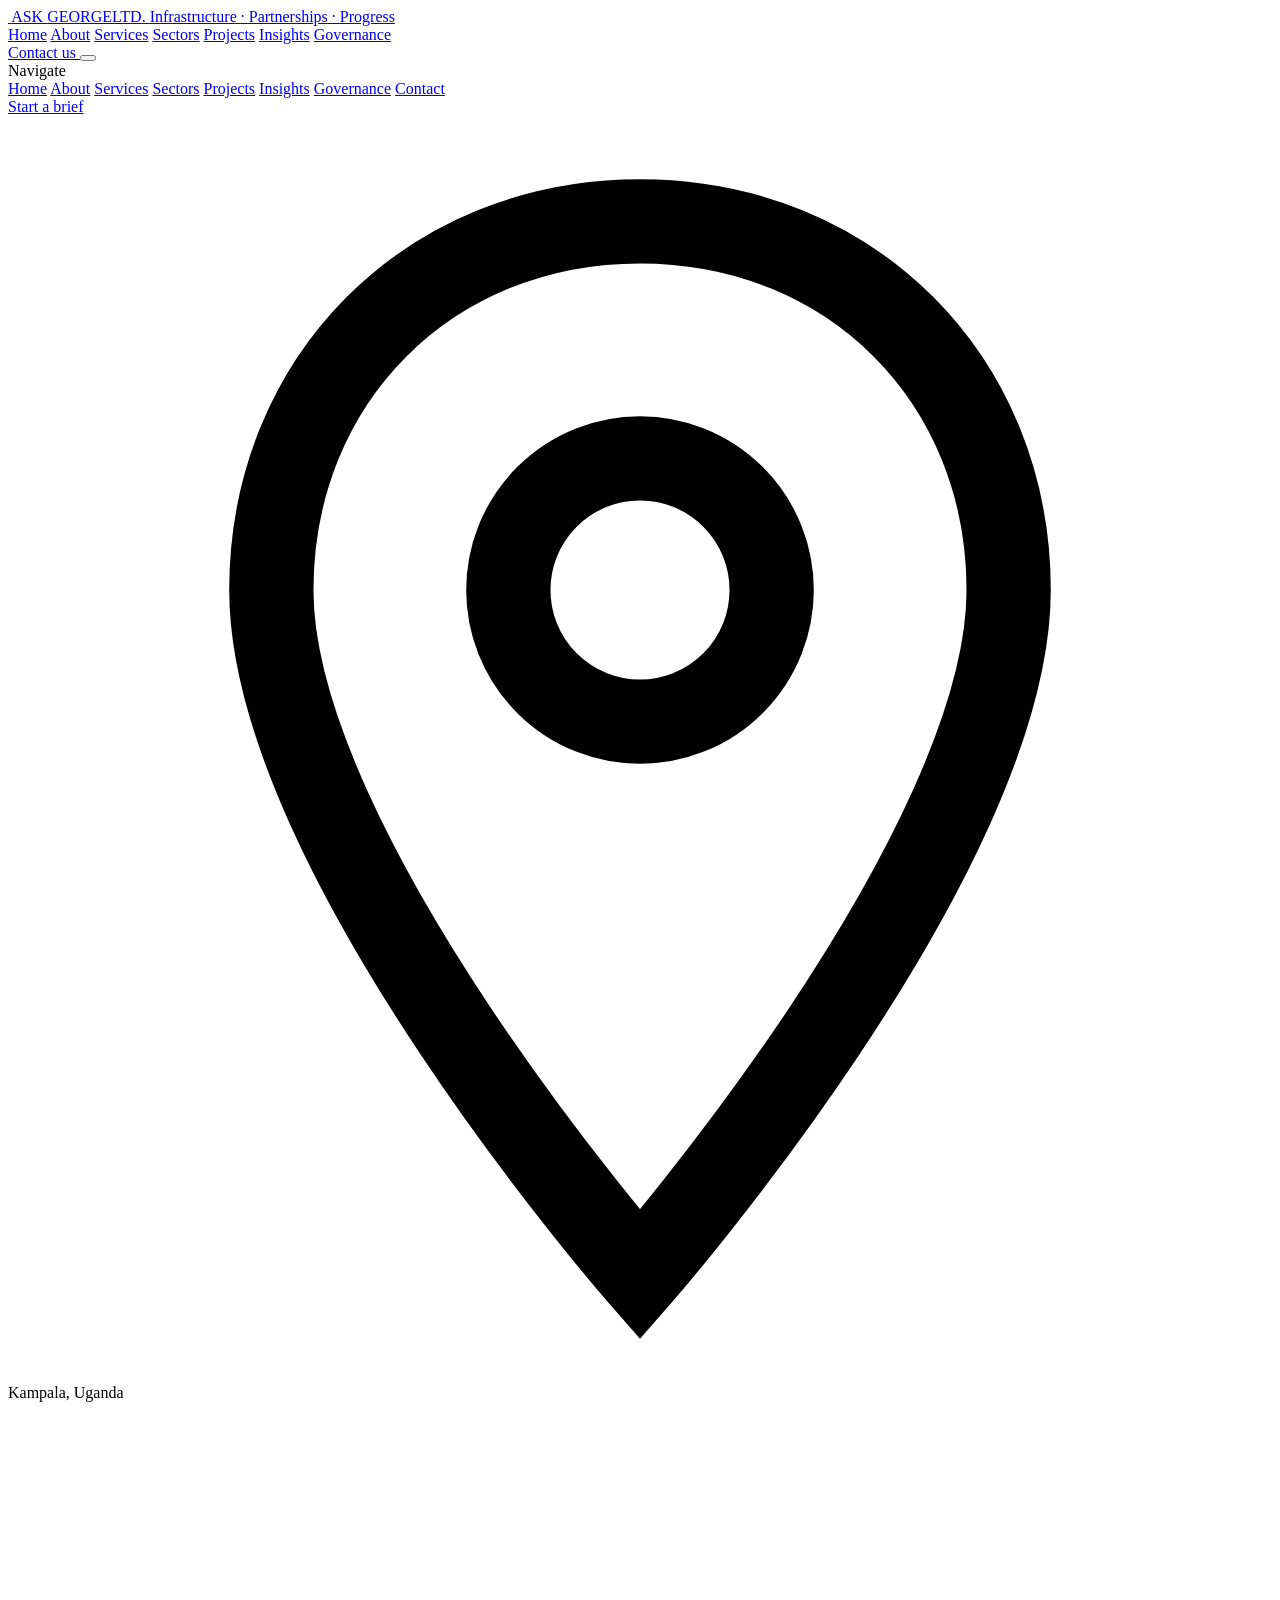
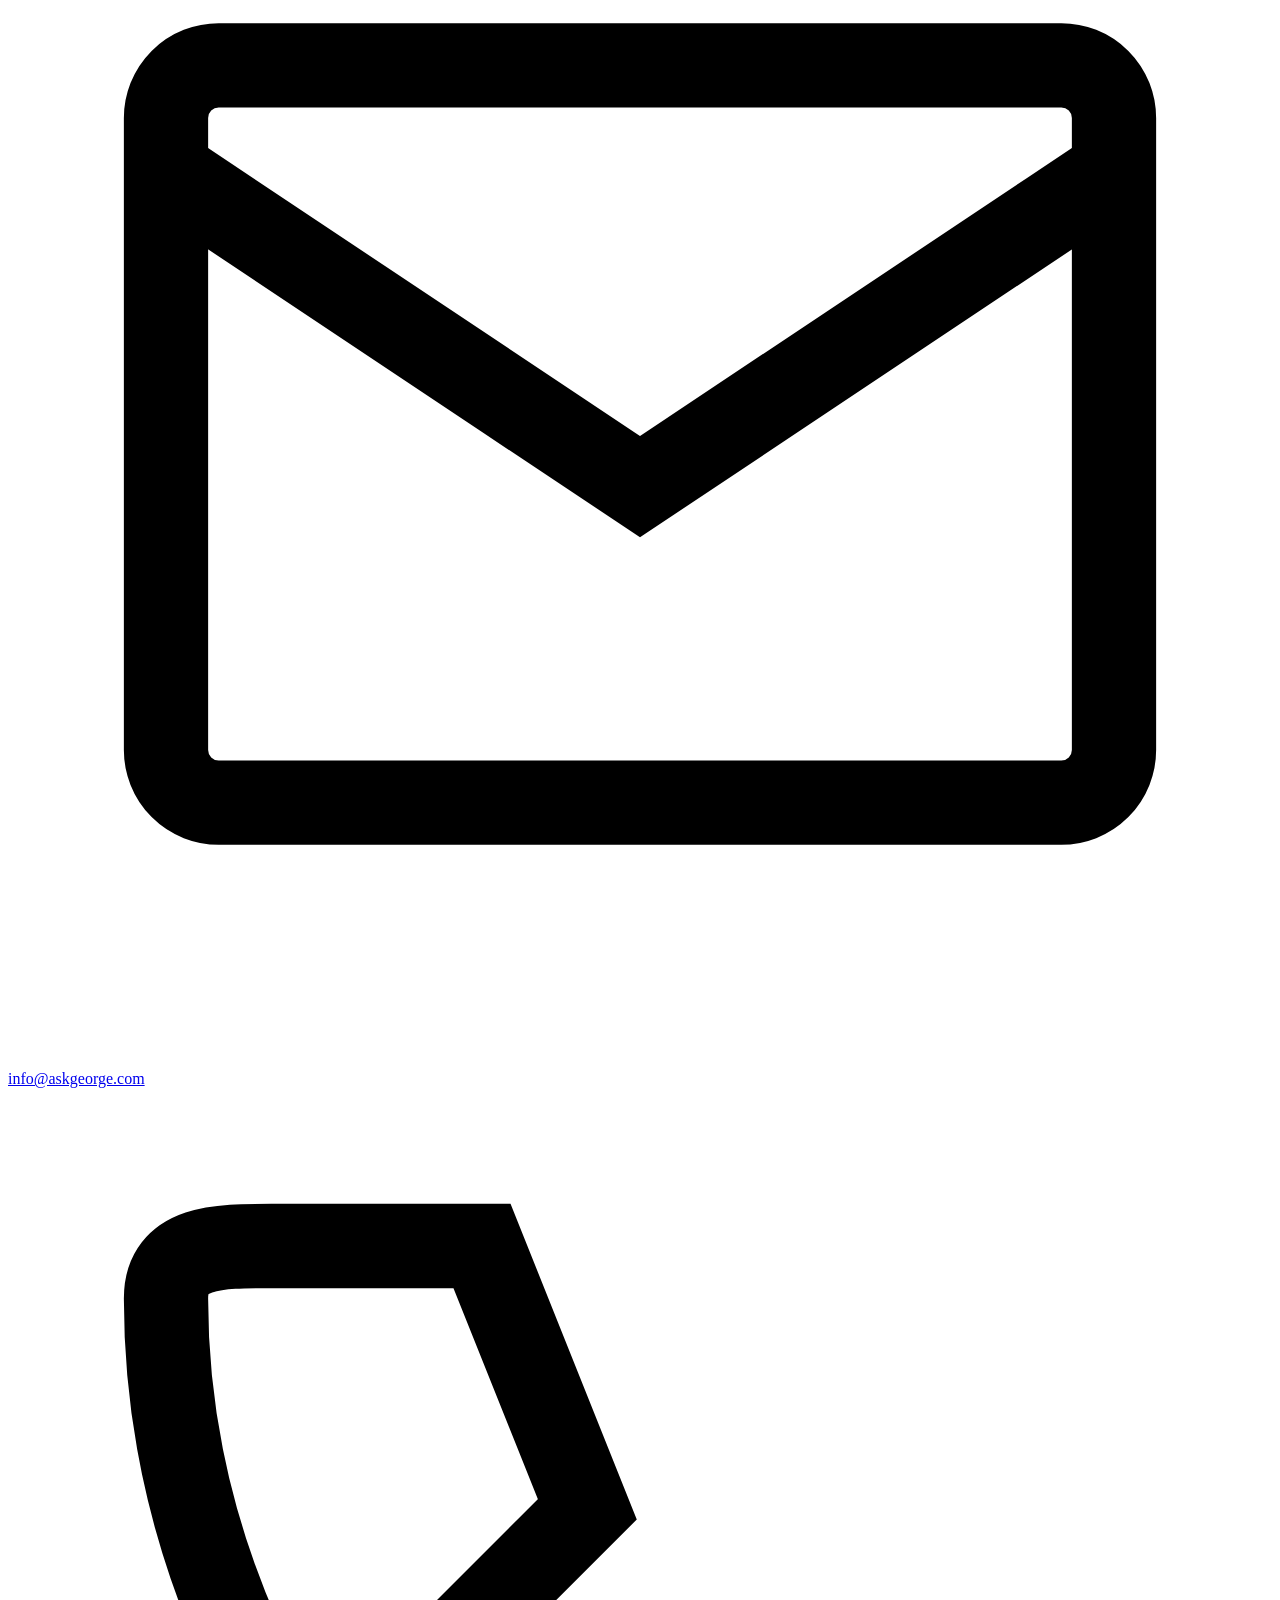
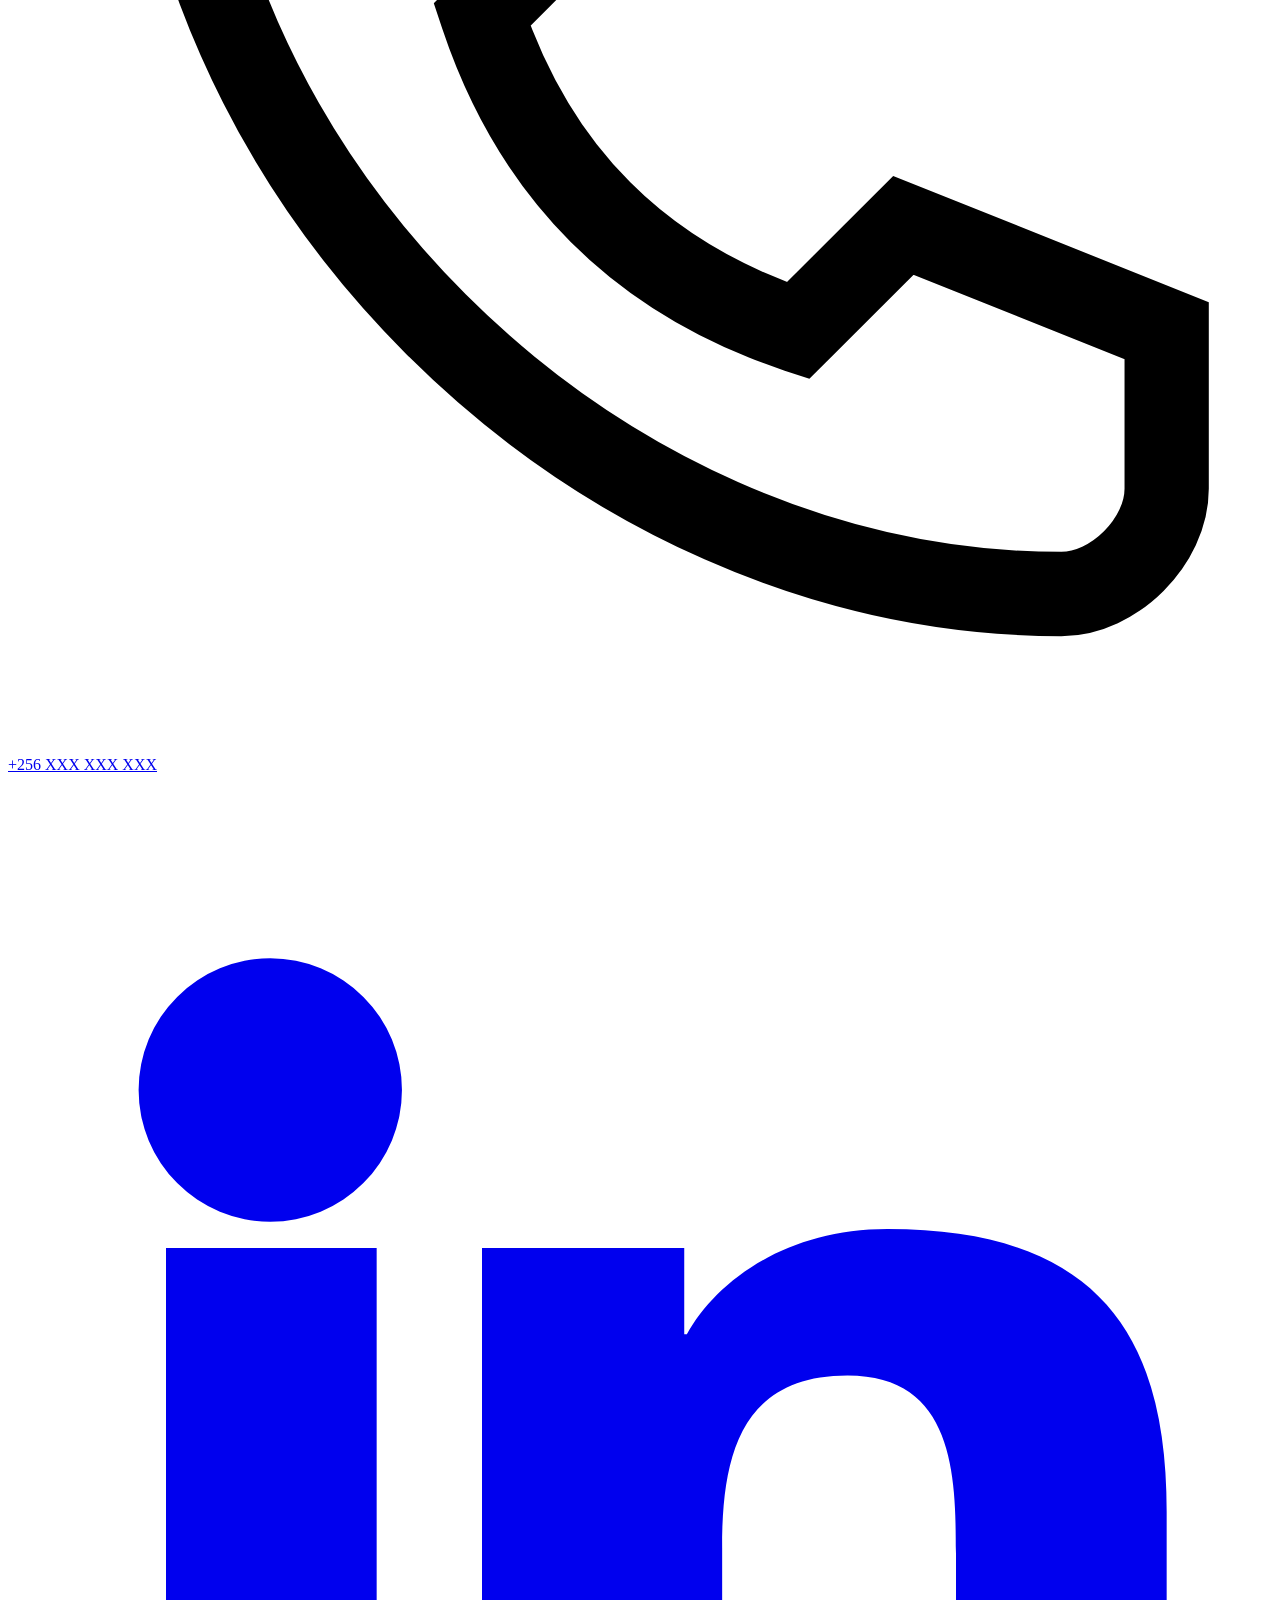
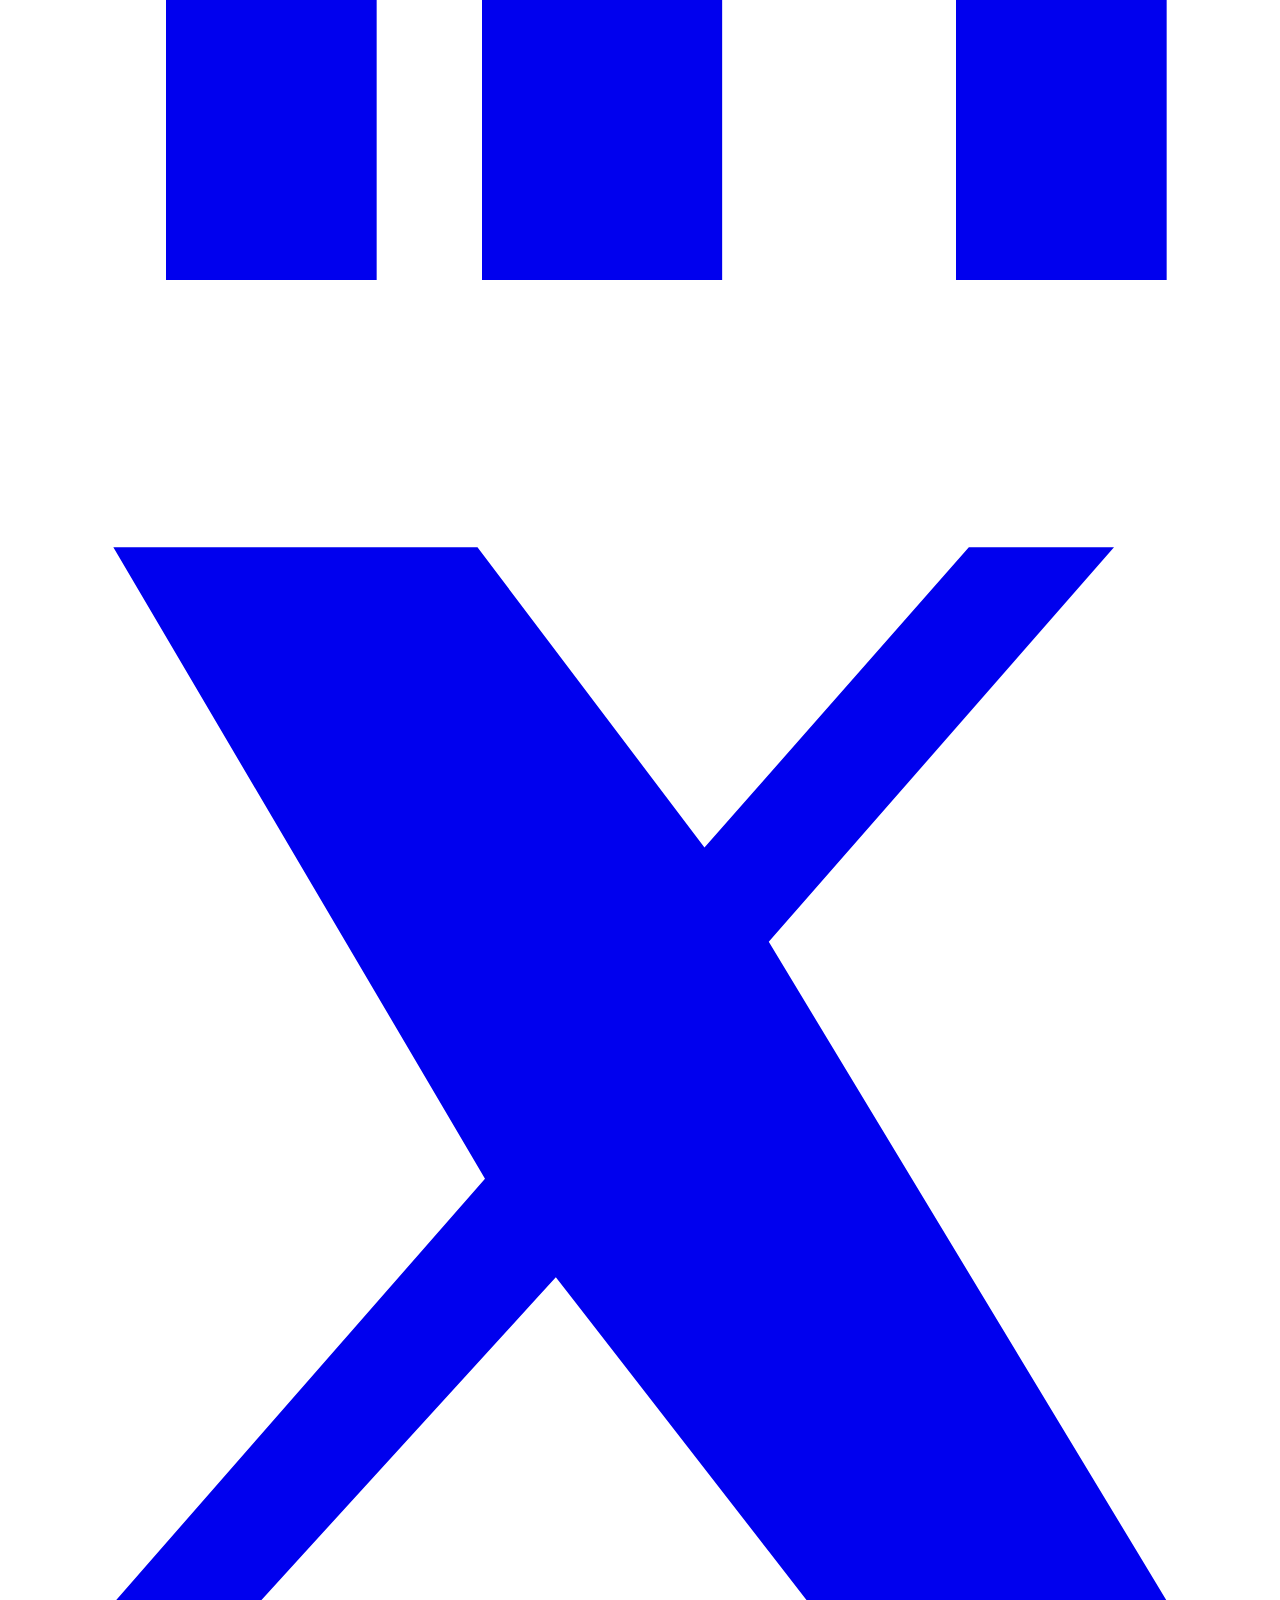
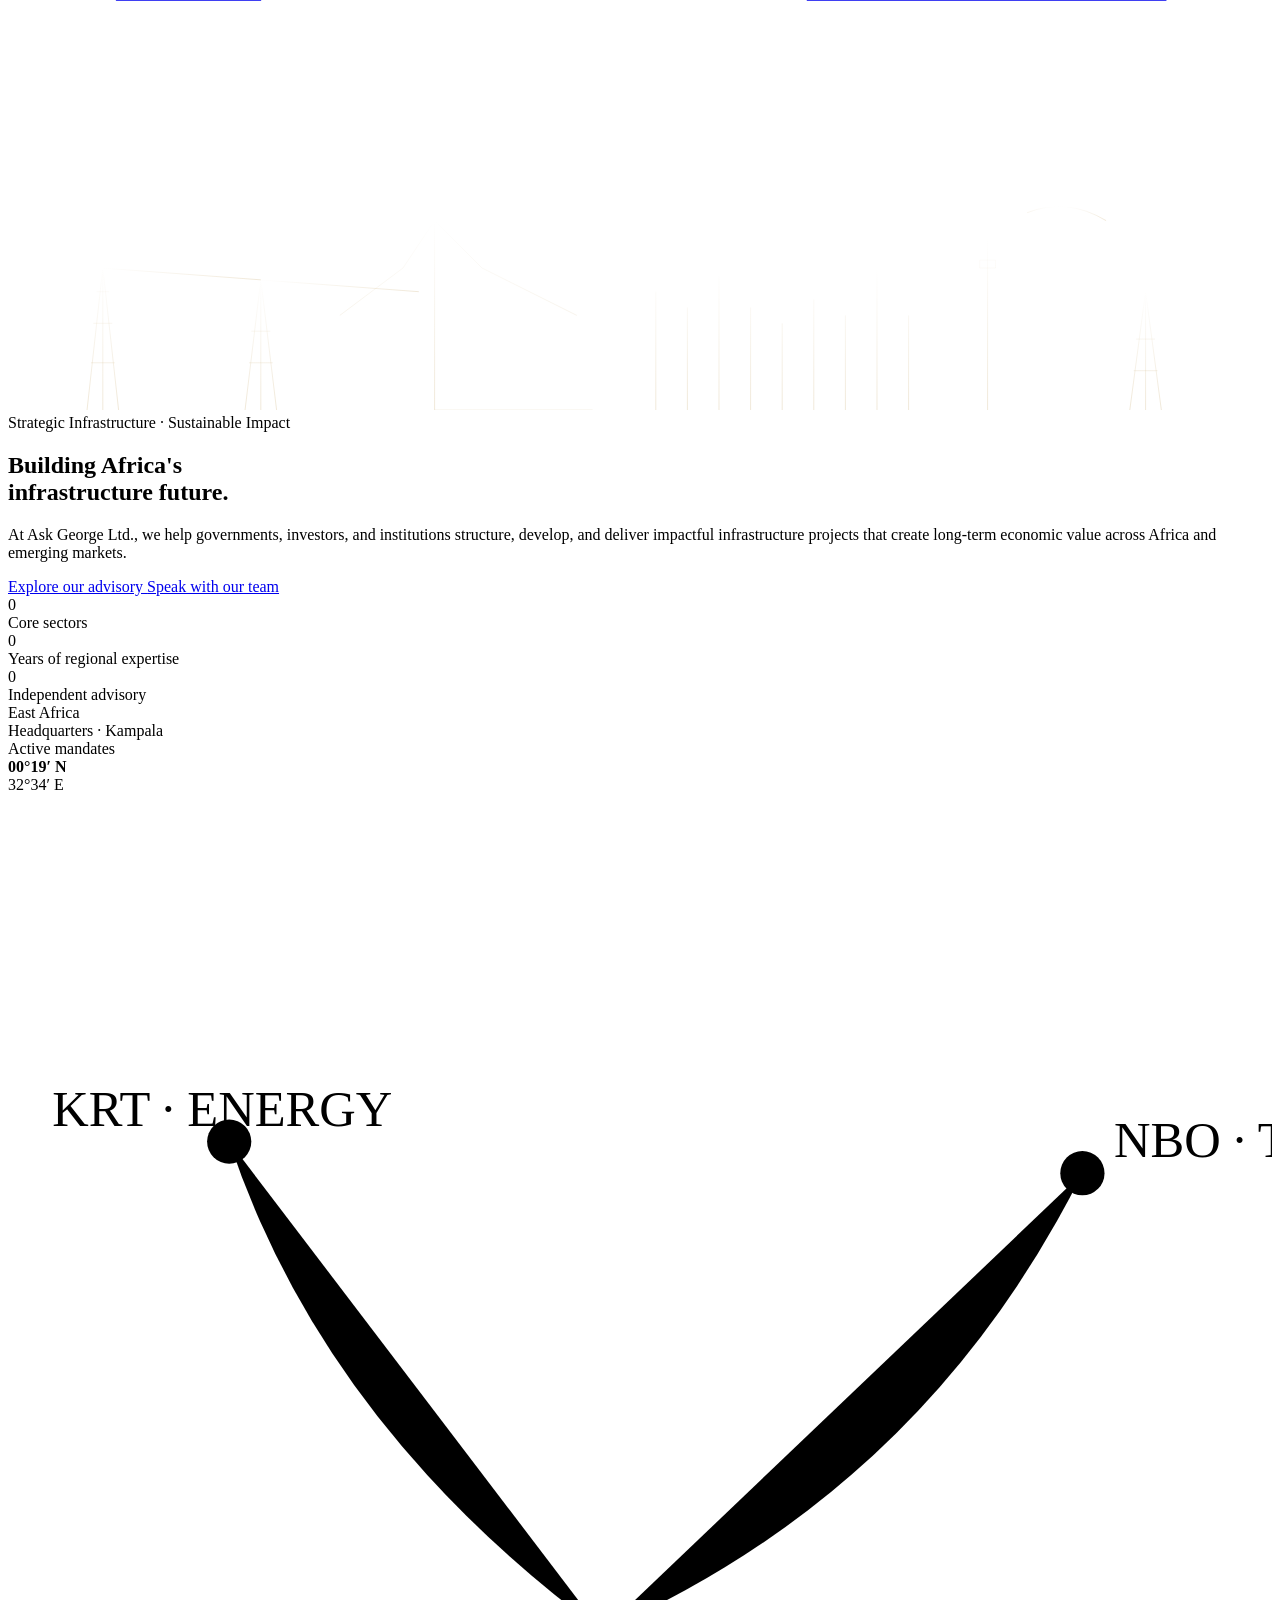
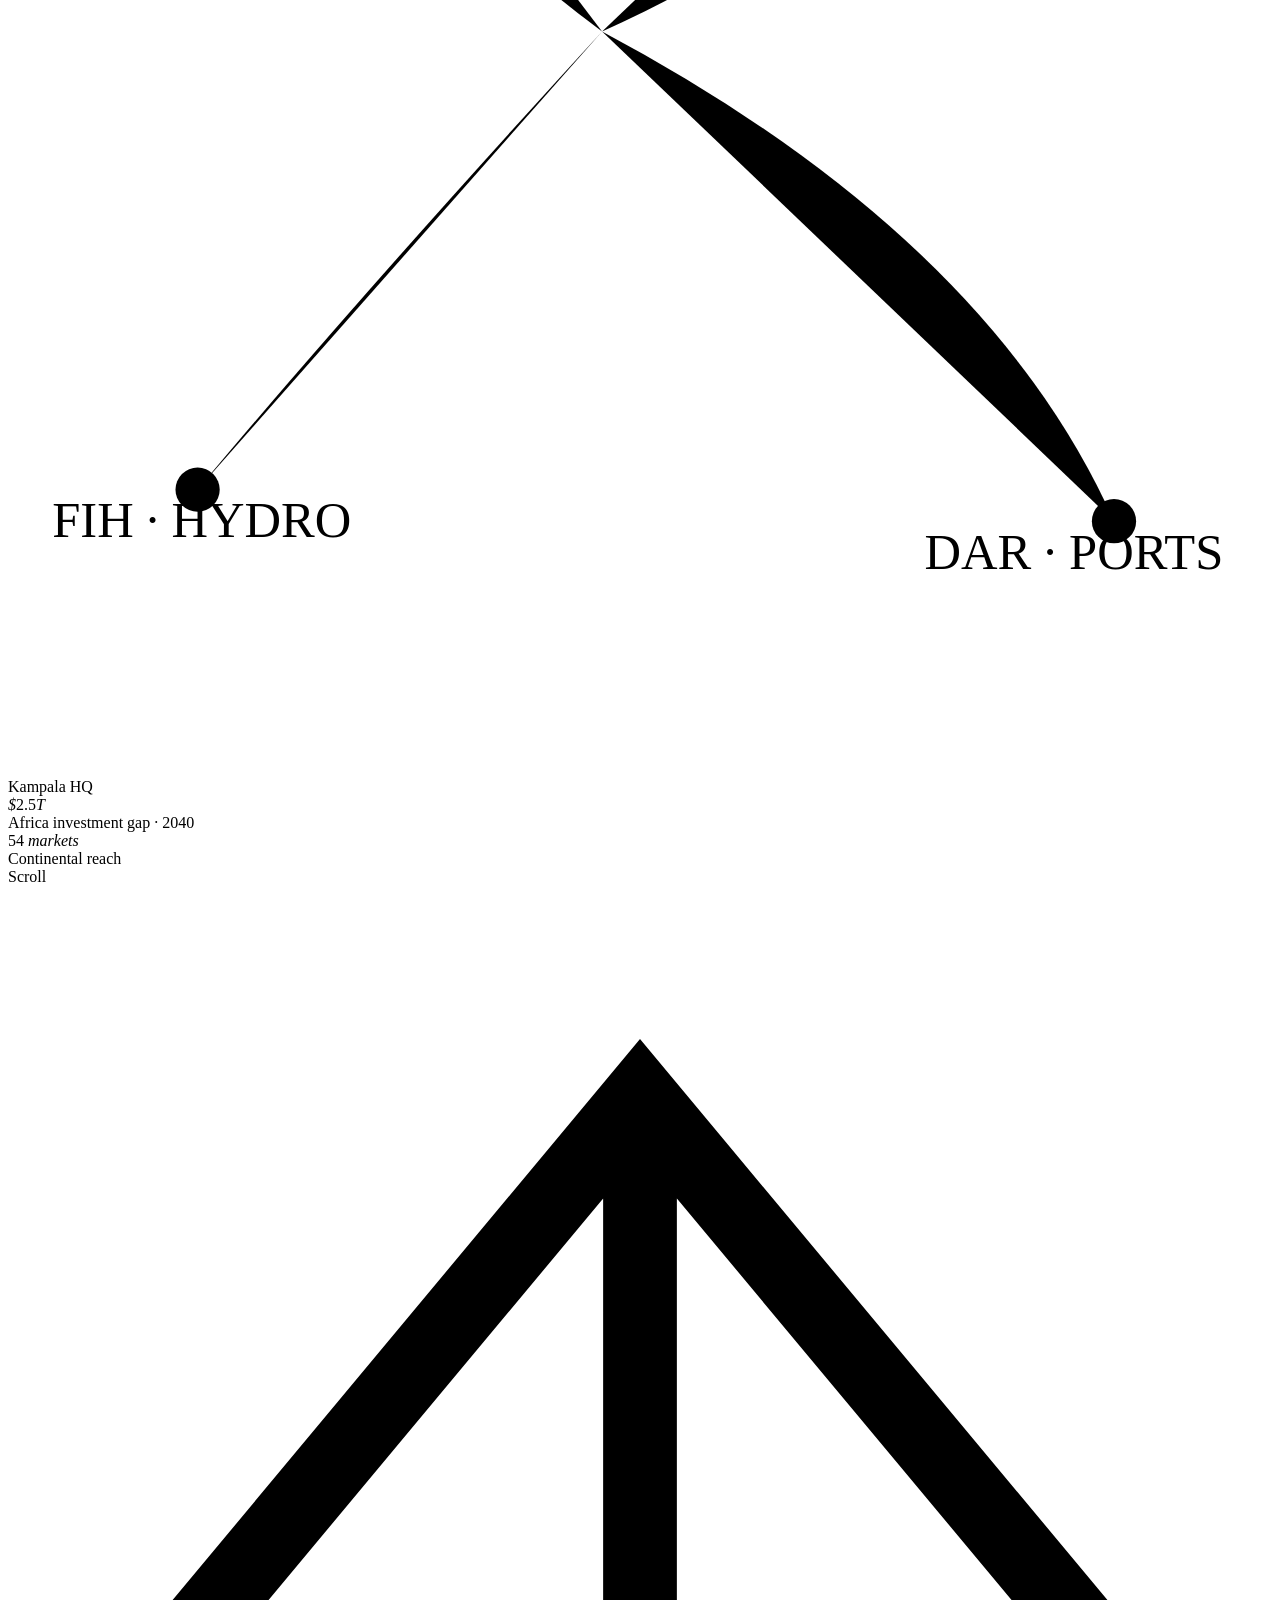
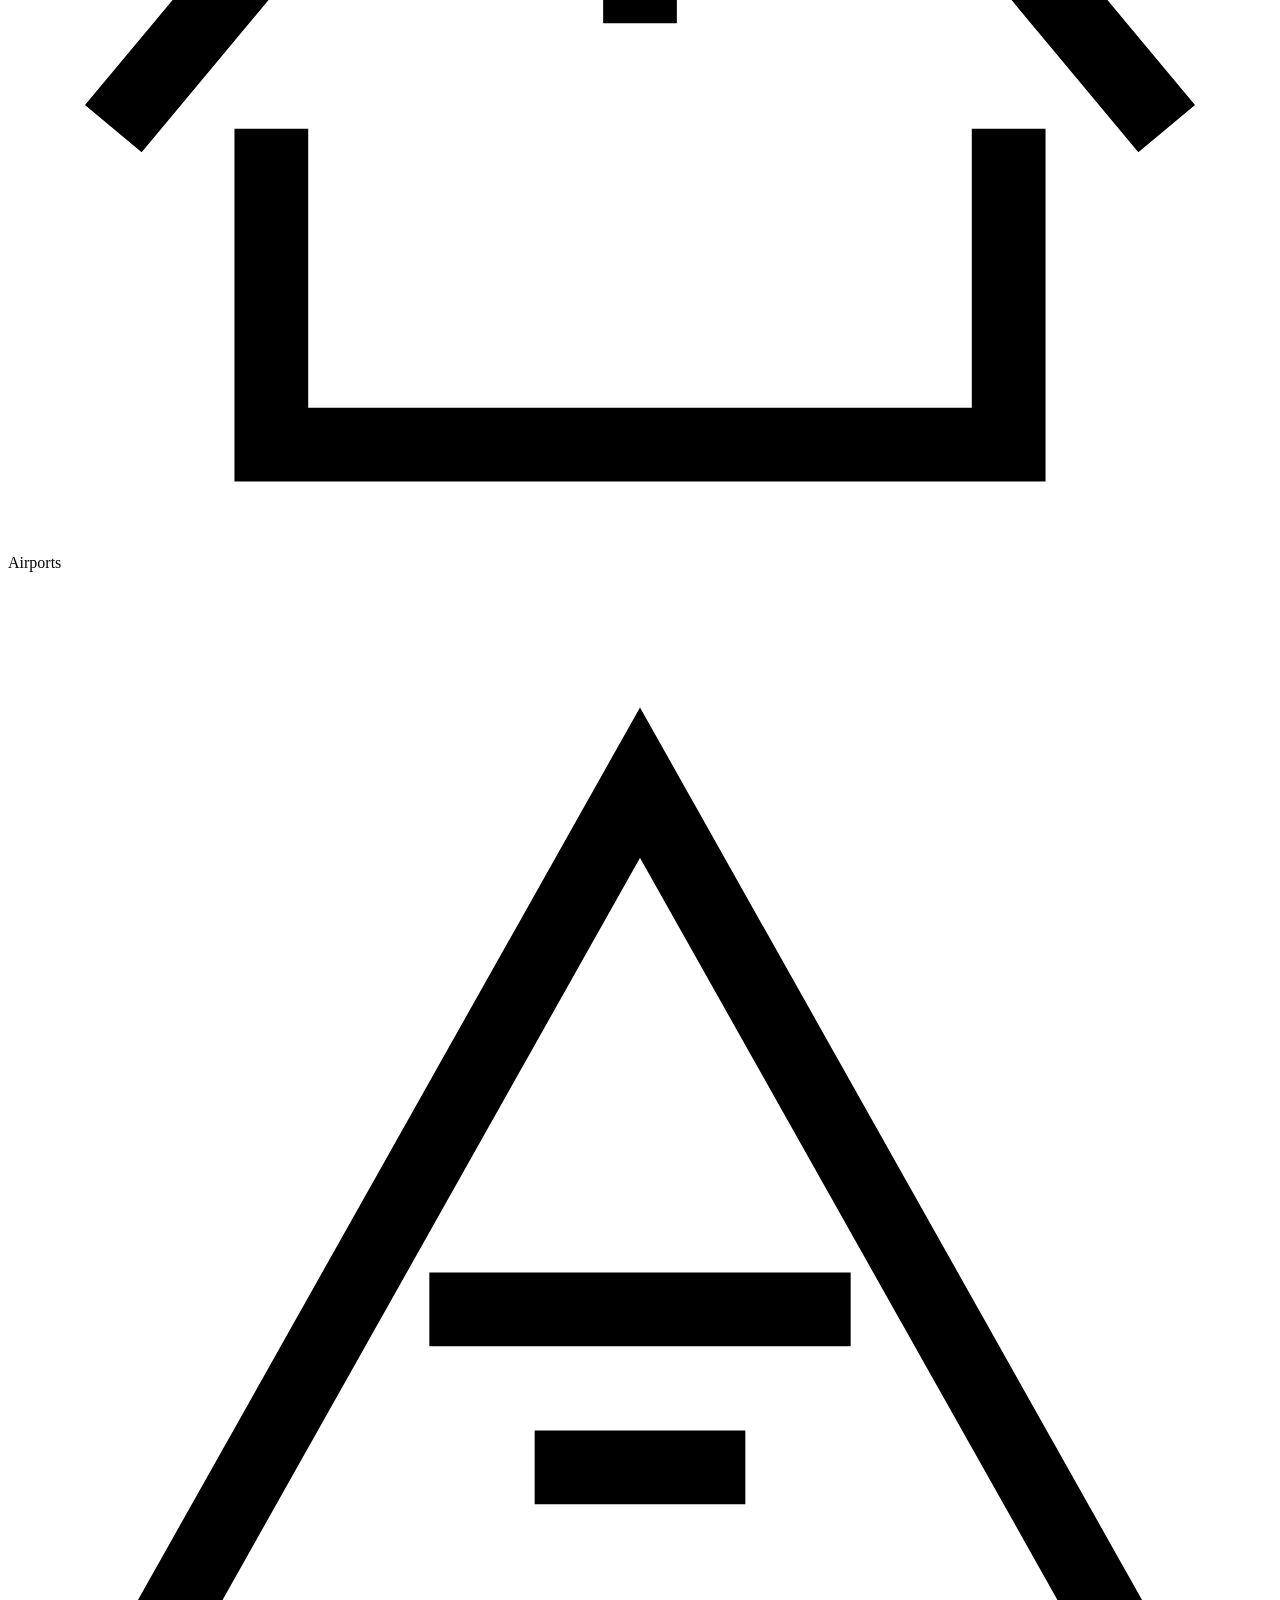
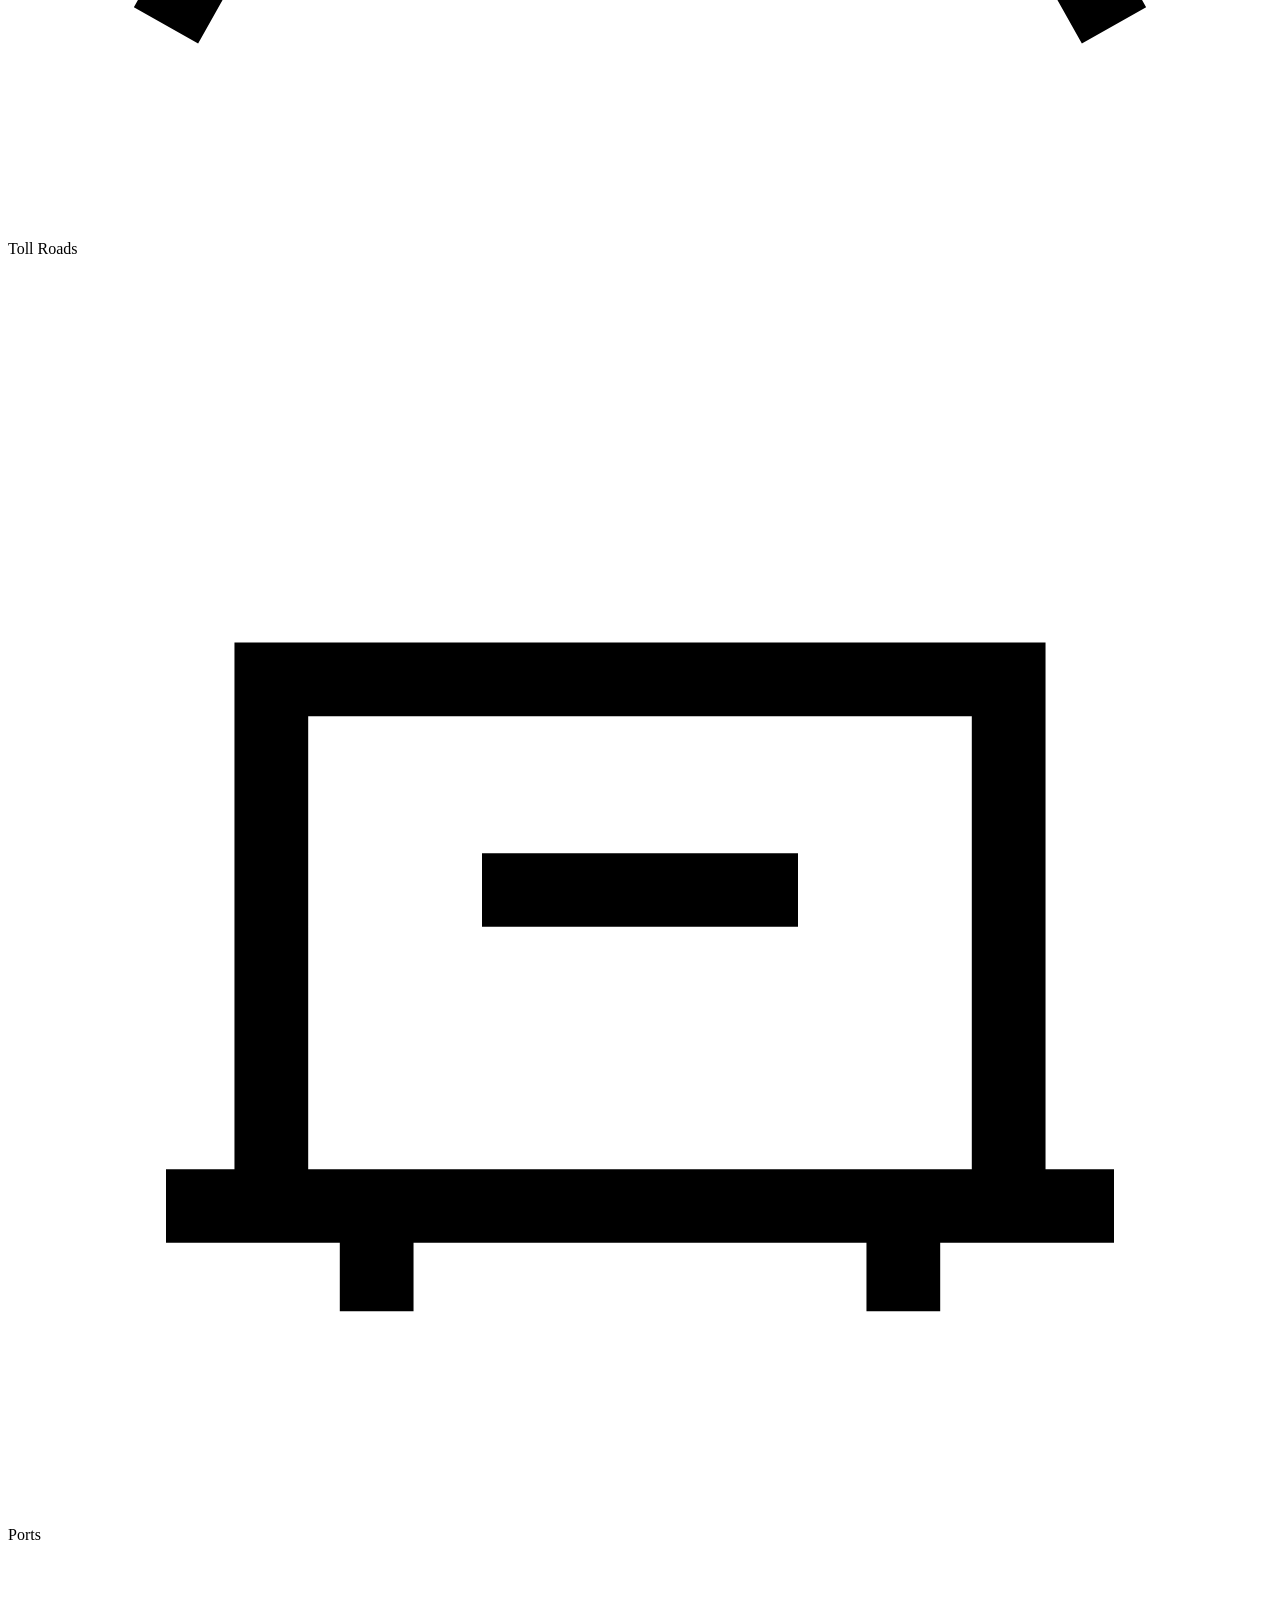
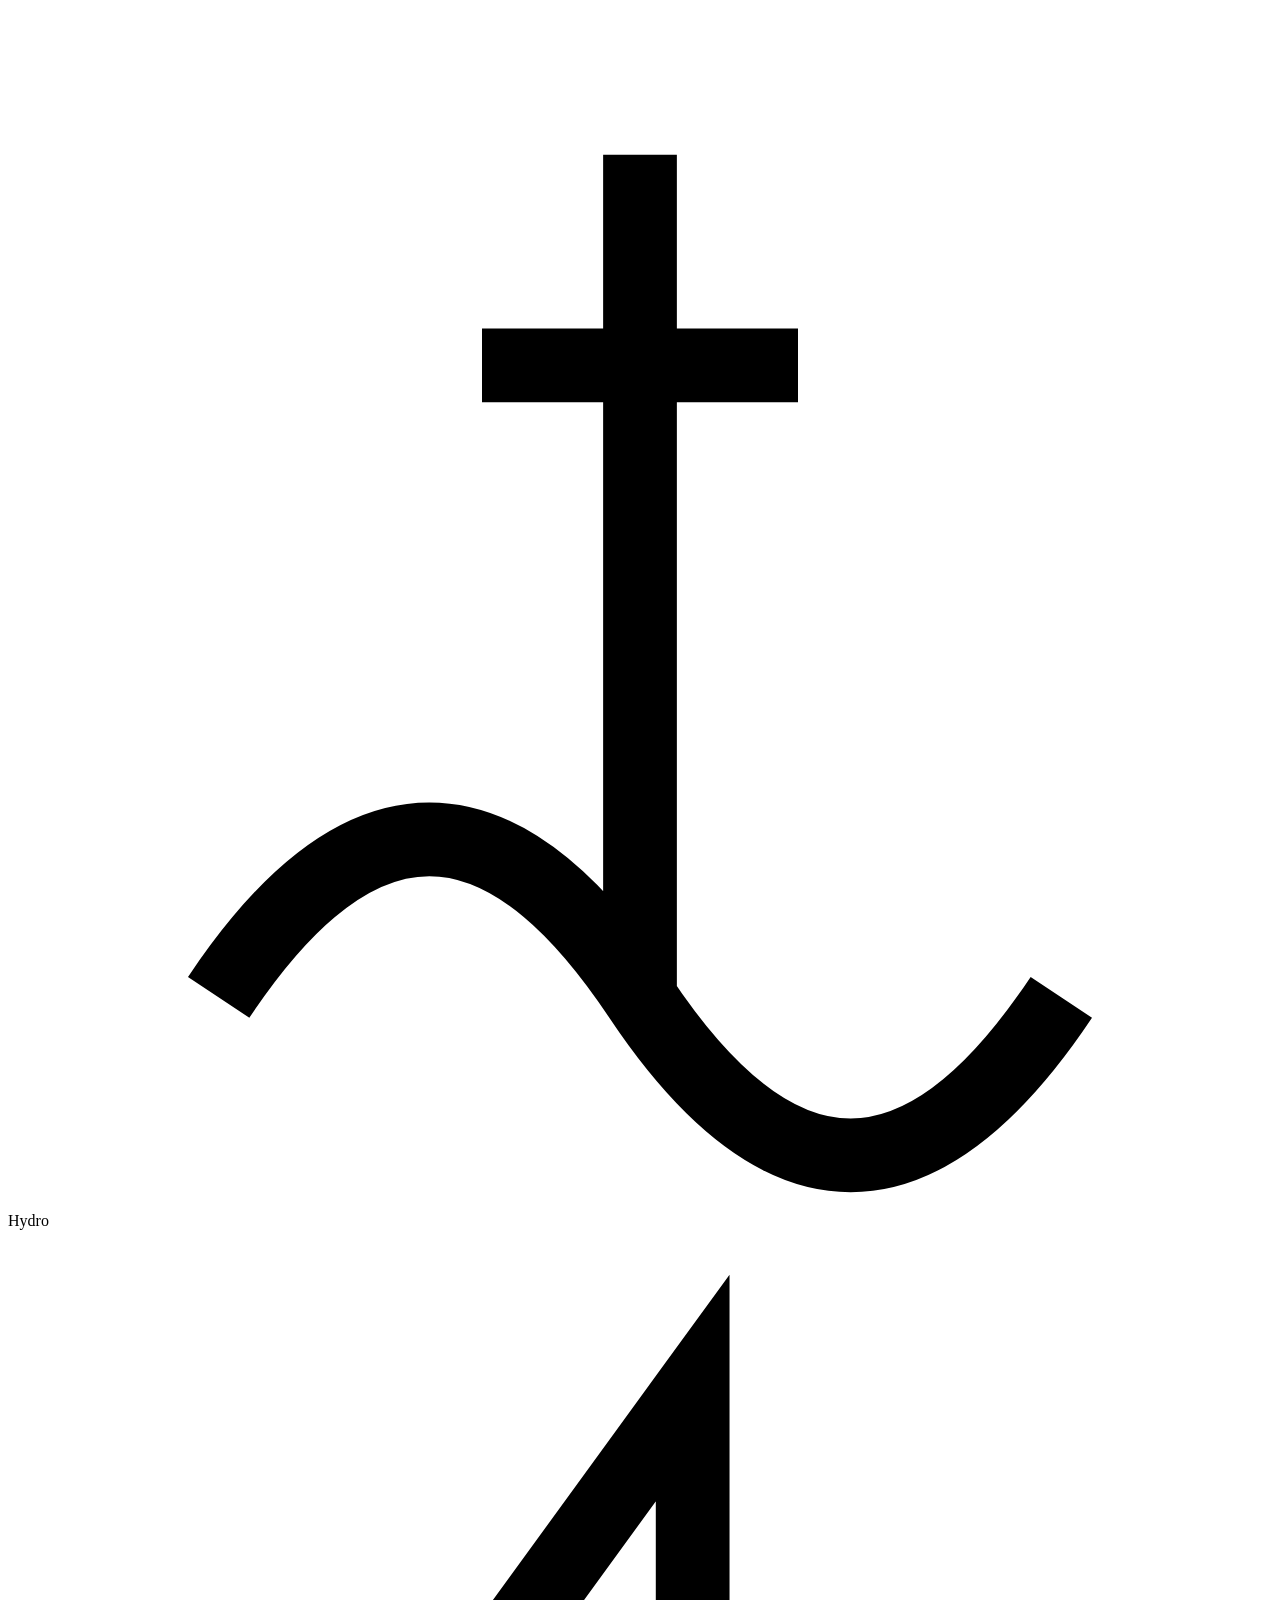
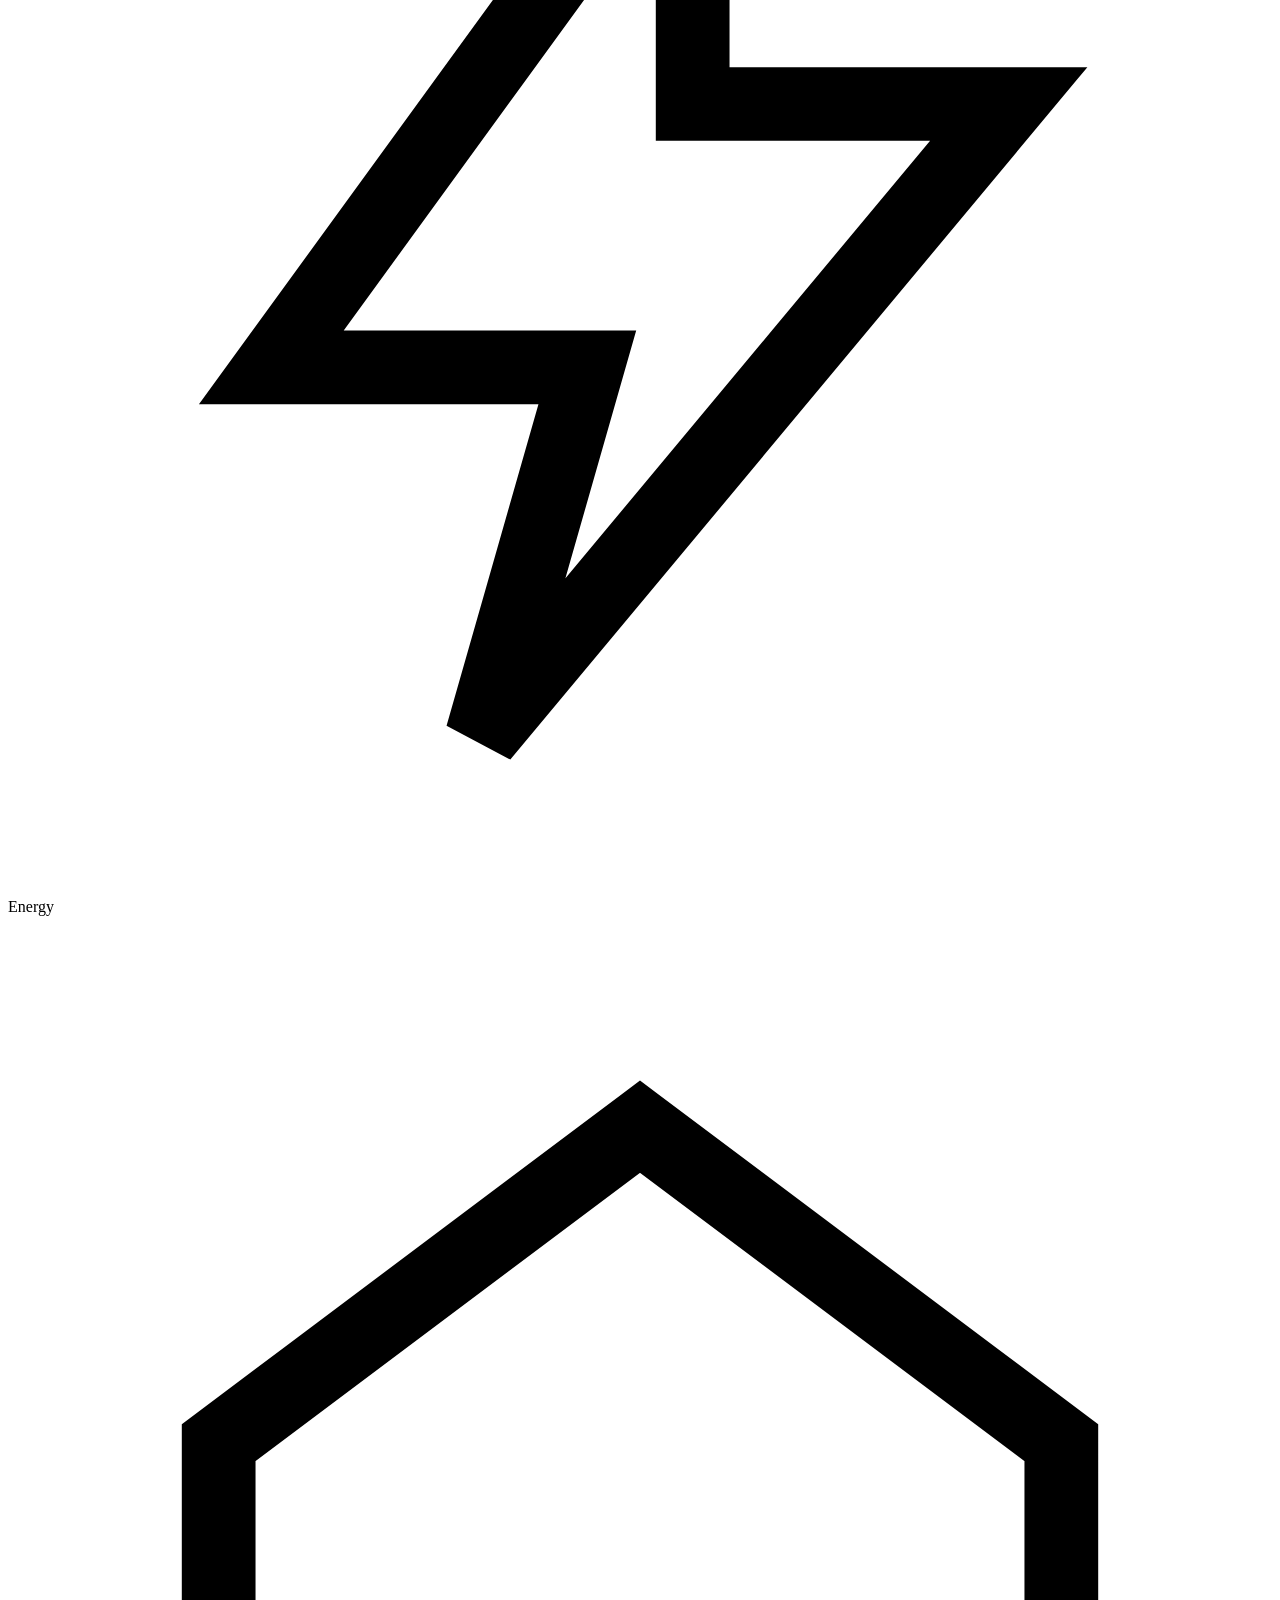
==== commit e3bd8a7b: "Add files via upload" ====
--- a/index.html
+++ b/index.html
@@ -1,1555 +1,851 @@
-<!DOCTYPE html>
-<html lang="en">
-<head>
-    <meta charset="UTF-8">
-    <meta http-equiv="X-UA-Compatible" content="IE=edge">
-    <meta name="viewport" content="width=device-width, initial-scale=1.0">
-
-    <link rel="stylesheet" href="assets/css/style.css">
-    <link rel="stylesheet" href="assets/css/responsive.css">
-
-    <!-- UNICONS -->
-    <link rel="stylesheet" href="https://unicons.iconscout.com/release/v4.0.0/css/line.css">
-
-    <!-- SWIPER CSS -->
-    <link rel="stylesheet" href="assets/css/swiper-bundle.min.css">
-
-
-
-    <title>Daniel KIGHERI Richard | Web Portfolio</title>
-    <link rel="icon" href="assets/img/KIGHERI RD.jpg" type="image/icon type">
-    <meta content="Discover a world of creativity through my portfolio. Here, you’ll find a blend of passion, skill, and design excellence crafted to inspire and elevate your next project." name="description">
-</head>
-<body>
-    <!-- ==================== HEADER ==================== -->
-    <header class="header" id="header">
-        <nav class="nav container">
-            <a href="#" class="nav__logo">KIGHERI DR</a>
-
-            <div class="nav__menu" id="nav-menu">
-                <ul class="nav__list grid">
-                    <li class="nav__item">
-                        <a href="#home" class="nav__link active-link">
-                            <i class="uil uil-estate nav__icon"></i> Home
-                        </a>
-                    </li>
-                    <li class="nav__item">
-                        <a href="#about" class="nav__link">
-                            <i class="uil uil-user nav__icon"></i> About
-                        </a>
-                    </li>
-                    <li class="nav__item">
-                        <a href="#skills" class="nav__link">
-                            <i class="uil uil-file-alt nav__icon"></i> Skills
-                        </a>
-                    </li>
-                    <li class="nav__item">
-                        <a href="#services" class="nav__link">
-                            <i class="uil uil-briefcase-alt nav__icon"></i> Services
-                        </a>
-                    </li>
-                    <!-- <li class="nav__item">
-                        <a href="#portfolio" class="nav__link">
-                            <i class="uil uil-scenery nav__icon"></i> Portfolio
-                        </a>
-                    </li> -->
-                    <li class="nav__item">
-                        <a href="#contact" class="nav__link">
-                            <i class="uil uil-message nav__icon"></i> Contact Me
-                        </a>
-                    </li>
-                </ul>
-                <i class="uil uil-times nav__close" id="nav-close"></i>
-            </div>
-
-            <div class="nav__btns">
-                <!-- Theme Change Button -->
-                <i class="uil uil-moon change-theme" id="theme-button"></i>
-
-                <div class="nav__toggle" id="nav-toggle">
-                    <i class="uil uil-apps"></i>
-                </div>
-            </div>
-        </nav>
-    </header>
-
-    <!-- ==================== MAIN ==================== -->
-    <main class="main">
-        <!-- ========== HOME ========== -->
-        <section class="home" id="home">
-            <div class="home__container container grid">
-                <div class="home__content grid">
-                    <div class="home__social">
-                        <a href="https://github.com/rickigheri/" class="home__social-icon">
-                            <i class="uil uil-github"></i>
-                        </a>
-
-                        <a href="https://www.linkedin.com/in/kigheri-dany-b945231b1/" class="home__social-icon">
-                            <i class="uil uil-linkedin-alt"></i>
-                        </a>
-
-                        <a href="mailto:rickigheri@gmail.com" class="home__social-icon">
-                            <i class="uil uil-envelope-alt"></i>
-                        </a>
-                    </div>
-
-                    <div class="home__img">
-                        <svg viewBox="0 0 200 187" xmlns="http://www.w3.org/2000/svg" xmlns:xlink="http://www.w3.org/1999/xlink">
-                            <mask class="home__blob" id="mask0" mask-type="alpha">
-                                <path d="M190.312 36.4879C206.582 62.1187 201.309 102.826 182.328 134.186C163.346 165.547 
-                                130.807 187.559 100.226 186.353C69.6454 185.297 41.0228 161.023 21.7403 129.362C2.45775 
-                                97.8511 -7.48481 59.1033 6.67581 34.5279C20.9871 10.1032 59.7028 -0.149132 97.9666 
-                                0.00163737C136.23 0.303176 174.193 10.857 190.312 36.4879Z"/>
-                            </mask>
-                            <g mask="url(#mask0)">
-                                <path d="M190.312 36.4879C206.582 62.1187 201.309 102.826 182.328 134.186C163.346 
-                                165.547 130.807 187.559 100.226 186.353C69.6454 185.297 41.0228 161.023 21.7403 
-                                129.362C2.45775 97.8511 -7.48481 59.1033 6.67581 34.5279C20.9871 10.1032 59.7028 
-                                -0.149132 97.9666 0.00163737C136.23 0.303176 174.193 10.857 190.312 36.4879Z"/>
-                                
-                                <image class="home__blob-img" href="assets/img/KIGHERI RD.jpg"/>
-                            </g>
-                        </svg>                        
-                    </div>
-
-                    <div class="home__data">
-                        <h1 class="home__title">Hi 👋, I'm KIGHERI</h1>
-                        <h3 class="home__subtitle">A Network & Systems Security Engineer</h3>
-                        <p class="home__description">
-                            Dedicated to advancing emerging technologies and addressing their challenges, with a strong focus on web and app development, as well as design. Committed to delivering innovative and efficient technological solutions that align with both business objectives and personal goals.
-                        </p>
-                        <a href="#contact" class="button button--flex">
-                            Contact Me <i class="uil uil-message button__icon"></i>
-                        </a>
-                    </div>
-                </div>
-
-                <div class="home__scroll">
-                    <a href="#about" class="home__scroll-button button--flex">
-                        <i class="uil uil-mouse-alt home__scroll-mouse"></i>
-                        <span class="home__scroll-name">Scroll down</span>
-                        <i class="uil uil-arrow-down home__scroll-arrow"></i>
-                    </a>
-                </div>
-            </div>
-        </section>
-
-
-        <!-- ========== ABOUT ========== -->
-        <section class="about section" id="about">
-            <h2 class="section__title">About Me</h2>
-            <span class="section__subtitle">My Introduction</span> 
-        </section>
-
-        <div class="about__container container grid">
-            <img src="assets/img/about.jpg" alt="" class="about__img">
-
-            <div class="about__data">
-                <p class="about__description">
-                    As a passionate and driven individual, I am deeply committed to pursuing excellence in everything I do. With an insatiable hunger for knowledge and a hunger for creative exploration, I thrive on pushing boundaries and finding innovative solutions to complex challenges. Whether working independently or collaborating with a team, my focus is always on delivering exceptional results and exceeding expectations. With a diverse skill set that spans across various mediums and disciplines, I bring a unique perspective and fresh ideas to every project I take on. Let's create something amazing together!
-                    <br><br>
-                    <a href="">LEARN MORE ABOUT ME</a>
-                </p>
-                
-
-                <div class="about__info">
-                    <div>
-                        <span class="about__info-title">03+</span>
-                        <span class="about__info-name">Years <br>Experience</span>
-                    </div>
-
-                    <div>
-                        <span class="about__info-title">45+</span>
-                        <span class="about__info-name">Completed <br>project</span>
-                    </div>
-
-                    <!-- <div>
-                        <span class="about__info-title">05+</span>
-                        <span class="about__info-name">Companies <br>worked</span>
-                    </div> -->
-                </div>
-
-                <div class="about__buttons">
-                    <a download="" href="assets/CV Dan Done.pdf" class="button button--flex">
-                        Download my CV<i class="uil uil-download-alt button__icon"></i>
-                    </a>
-                </div>
-            </div>
-        </div>
-
-        <!-- ========== SKILLS ========== -->
-        <section class="skills section" id="skills">
-            <h2 class="section__title">Skills</h2>
-            <span class="section__subtitle">My Technical & Professional skills</span>
-            
-            <div class="skills__container container grid">
-                <div>
-                    <!-- Skills 1 -->
-                    <div class="skills__content skills__open">
-                        <div class="skills__header">
-                            <i class="uil uil-cloud-wifi skills__icon"></i>
-
-                            <div>
-                                <h1 class="skills__title">Network Administration & Systems Management</h1>
-                                <span class="skills__subtitle">More than 3 years</span>
-                            </div>
-
-                            <i class="uil uil-angle-down skills__arrow"></i>
-                        </div>
-
-                        <div class="skills__list grid">
-                            <div class="skills__data">
-                                <div class="skills__titles">
-                                    <h3 class="skills_name">Computer Networking (CISCO LAN/WAN Management, CISCO Video Conferencing)</h3>
-                                    <!-- <span class="skills__number">90%</span> -->
-                                </div>
-                                <!-- <div class="skills__bar">
-                                    <span class="skills__percentage skills__html"></span>
-                                </div> -->
-                            </div>
-
-                            <div class="skills__data">
-                                <div class="skills__titles">
-                                    <h3 class="skills_name">Operating Systems Administration (Windows, Linux, macOS)</h3>
-                                    <!-- <span class="skills__number">80%</span> -->
-                                </div>
-                                <!-- <div class="skills__bar">
-                                    <span class="skills__percentage skills__css"></span>
-                                </div> -->
-                            </div>
-
-                            <div class="skills__data">
-                                <div class="skills__titles">
-                                    <h3 class="skills_name">Linux System Administration</h3>
-                                    <!-- <span class="skills__number">70%</span> -->
-                                </div>
-                                <!-- <div class="skills__bar">
-                                    <span class="skills__percentage skills__js"></span>
-                                </div> -->
-                            </div>
-
-                            <div class="skills__data">
-                                <div class="skills__titles">
-                                    <h3 class="skills_name">Security Data Administration</h3>
-                                    <!-- <span class="skills__number">60%</span> -->
-                                </div>
-                                <!-- <div class="skills__bar">
-                                    <span class="skills__percentage skills__react"></span>
-                                </div> -->
-                            </div>
-
-                            <div class="skills__data">
-                                <div class="skills__titles">
-                                    <h3 class="skills_name">Virtualization Technologies (VMware, Hyper-V, VirtualBox)</h3>
-                                    <!-- <span class="skills__number">60%</span> -->
-                                </div>
-                                <!-- <div class="skills__bar">
-                                    <span class="skills__percentage skills__react"></span>
-                                </div> -->
-                            </div>
-
-                            <div class="skills__data">
-                                <div class="skills__titles">
-                                    <h3 class="skills_name">IIS Web Servers Management</h3>
-                                    <!-- <span class="skills__number">60%</span> -->
-                                </div>
-                                <!-- <div class="skills__bar">
-                                    <span class="skills__percentage skills__react"></span>
-                                </div> -->
-                            </div>
-
-                            <div class="skills__data">
-                                <div class="skills__titles">
-                                    <h3 class="skills_name">Database Management Systems (MySQL, PostgreSQL, SQLite, Microsoft SQL Server)</h3>
-                                    <!-- <span class="skills__number">60%</span> -->
-                                </div>
-                                <!-- <div class="skills__bar">
-                                    <span class="skills__percentage skills__react"></span>
-                                </div> -->
-                            </div>
-                        </div>
-                    </div>
-
-                    <!-- Skills 2 -->
-                    <div class="skills__content skills__close">
-                        <div class="skills__header">
-                            <i class="uil uil-cloud skills__icon"></i>
-
-                            <div>
-                                <h1 class="skills__title">Servers Management & Cloud Computing</h1>
-                                <span class="skills__subtitle">More than 1 year experience</span>
-                            </div>
-
-                            <i class="uil uil-angle-down skills__arrow"></i>
-                        </div>
-
-                        <div class="skills__list grid">
-                            <div class="skills__data">
-                                <div class="skills__titles">
-                                    <h3 class="skills_name">Cloud Platforms (AWS, Microsoft Azure, Google Cloud)</h3>
-                                    <!-- <span class="skills__number">70%</span> -->
-                                </div>
-                                <!-- <div class="skills__bar">
-                                    <span class="skills__percentage skills__php"></span>
-                                </div> -->
-                            </div>
-
-                            <div class="skills__data">
-                                <div class="skills__titles">
-                                    <h3 class="skills_name">Server Virtualization and Management</h3>
-                                    <!-- <span class="skills__number">60%</span> -->
-                                </div>
-                                <!-- <div class="skills__bar">
-                                    <span class="skills__percentage skills__nodejs"></span>
-                                </div> -->
-                            </div>
-
-                            <div class="skills__data">
-                                <div class="skills__titles">
-                                    <h3 class="skills_name">Database Systems Integration and Performance Optimization</h3>
-                                    <!-- <span class="skills__number">65%</span> -->
-                                </div>
-                                <!-- <div class="skills__bar">
-                                    <span class="skills__percentage skills__firebase"></span>
-                                </div> -->
-                            </div>
-
-                            <div class="skills__data">
-                                <div class="skills__titles">
-                                    <h3 class="skills_name">Fleet Management Solutions & Software Implementation</h3>
-                                    <!-- <span class="skills__number">55%</span> -->
-                                </div>
-                                <!-- <div class="skills__bar">
-                                    <span class="skills__percentage skills__python"></span>
-                                </div> -->
-                            </div>
-
-                            <div class="skills__data">
-                                <div class="skills__titles">
-                                    <h3 class="skills_name">ERP & CRM Tools (Salesforce, Zoho, SAP, Odoo)</h3>
-                                    <!-- <span class="skills__number">55%</span> -->
-                                </div>
-                                <!-- <div class="skills__bar">
-                                    <span class="skills__percentage skills__python"></span>
-                                </div> -->
-                            </div>
-                        </div>
-                    </div>
-
-                    <!-- Skills 3 -->
-                    <div class="skills__content skills__close">
-                        <div class="skills__header">
-                            <i class="uil uil-lock-alt skills__icon"></i>
-
-                            <div>
-                                <h1 class="skills__title">Information Security & Cybersecurity</h1>
-                                <span class="skills__subtitle">More than 1 year experience</span>
-                            </div>
-
-                            <i class="uil uil-angle-down skills__arrow"></i>
-                        </div>
-
-                        <div class="skills__list grid">
-                            <div class="skills__data">
-                                <div class="skills__titles">
-                                    <h3 class="skills_name">Ethical Hacking & Penetration Testing (Kali Linux, Metasploit, Wireshark)</h3>
-                                    <!-- <span class="skills__number">70%</span> -->
-                                </div>
-                                <!-- <div class="skills__bar">
-                                    <span class="skills__percentage skills__php"></span>
-                                </div> -->
-                            </div>
-
-                            <div class="skills__data">
-                                <div class="skills__titles">
-                                    <h3 class="skills_name">Information Security Tools and Protocols</h3>
-                                    <!-- <span class="skills__number">60%</span> -->
-                                </div>
-                                <!-- <div class="skills__bar">
-                                    <span class="skills__percentage skills__nodejs"></span>
-                                </div> -->
-                            </div>
-
-                            <div class="skills__data">
-                                <div class="skills__titles">
-                                    <h3 class="skills_name">Video Surveillance Systems (CCTV, OCTV Implementation and Management)</h3>
-                                    <!-- <span class="skills__number">65%</span> -->
-                                </div>
-                                <!-- <div class="skills__bar">
-                                    <span class="skills__percentage skills__firebase"></span>
-                                </div> -->
-                            </div>
-
-                            <div class="skills__data">
-                                <div class="skills__titles">
-                                    <h3 class="skills_name">Blockchain Technology Basics</h3>
-                                    <!-- <span class="skills__number">55%</span> -->
-                                </div>
-                                <!-- <div class="skills__bar">
-                                    <span class="skills__percentage skills__python"></span>
-                                </div> -->
-                            </div>
-                        </div>
-                    </div>
-                </div>
-
-                <div>
-                    <!-- Skills 4 -->
-                    <div class="skills__content skills__close">
-                        <div class="skills__header">
-                            <i class="uil uil-robot skills__icon"></i>
-
-                            <div>
-                                <h1 class="skills__title">Artificial Intelligence, Data Science & Programming</h1>
-                                <span class="skills__subtitle">More than 2 years</span>
-                            </div>
-
-                            <i class="uil uil-angle-down skills__arrow"></i>
-                        </div>
-
-                        <div class="skills__list grid">
-                            <div class="skills__data">
-                                <div class="skills__titles">
-                                    <h3 class="skills_name">Artificial Intelligence & Machine Learning Fundamentals</h3>
-                                    <!-- <span class="skills__number">90%</span> -->
-                                </div>
-                                <!-- <div class="skills__bar">
-                                    <span class="skills__percentage skills__figma"></span>
-                                </div> -->
-                            </div>
-
-                            <div class="skills__data">
-                                <div class="skills__titles">
-                                    <h3 class="skills_name">Data Analysis and Visualization (Power BI, Tableau)</h3>
-                                    <!-- <span class="skills__number">90%</span> -->
-                                </div>
-                                <!-- <div class="skills__bar">
-                                    <span class="skills__percentage skills__figma"></span>
-                                </div> -->
-                            </div>
-
-                            <div class="skills__data">
-                                <div class="skills__titles">
-                                    <h3 class="skills_name">GIS and Mapping Technologies (ArcGIS, QGIS)</h3>
-                                    <!-- <span class="skills__number">85%%</span> -->
-                                </div>
-                                <!-- <div class="skills__bar">
-                                    <span class="skills__percentage skills__sketch"></span>
-                                </div> -->
-                            </div>
-
-                            <div class="skills__data">
-                                <div class="skills__titles">
-                                    <h3 class="skills_name">Web Development & Design (website, application & systems)</h3>
-                                    <!-- <span class="skills__number">85%</span> -->
-                                </div>
-                                <!-- <div class="skills__bar">
-                                    <span class="skills__percentage skills__photoshop"></span>
-                                </div> -->
-                            </div>
-
-                            <div class="skills__data">
-                                <div class="skills__titles">
-                                    <h3 class="skills_name">UI/UX Design and Web Development (Front-End & Back-End)</h3>
-                                    <!-- <span class="skills__number">85%</span> -->
-                                </div>
-                                <!-- <div class="skills__bar">
-                                    <span class="skills__percentage skills__photoshop"></span>
-                                </div> -->
-                            </div>
-                        </div>
-                    </div>
-
-                    <!-- SKillls 5 -->
-                    <div class="skills__content skills__close">
-                        <div class="skills__header">
-                            <i class="uil uil-desktop-alt skills__icon"></i>
-
-                            <div>
-                                <h1 class="skills__title">ICT, IT Support & Communication Tools</h1>
-                                <span class="skills__subtitle">More than 3 years</span>
-                            </div>
-
-                            <i class="uil uil-angle-down skills__arrow"></i>
-                        </div>
-
-                        <div class="skills__list grid">
-                            <div class="skills__data">
-                                <div class="skills__titles">
-                                    <h3 class="skills_name">ICT and ITIL Framework Implementation</h3>
-                                    <!-- <span class="skills__number">90%</span> -->
-                                </div>
-                                <!-- <div class="skills__bar">
-                                    <span class="skills__percentage skills__figma"></span>
-                                </div> -->
-                            </div>
-
-                            <div class="skills__data">
-                                <div class="skills__titles">
-                                    <h3 class="skills_name">IT Support & Troubleshooting (Hardware, Software & Networking Issues)</h3>
-                                    <!-- <span class="skills__number">90%</span> -->
-                                </div>
-                                <!-- <div class="skills__bar">
-                                    <span class="skills__percentage skills__figma"></span>
-                                </div> -->
-                            </div>
-
-                            <div class="skills__data">
-                                <div class="skills__titles">
-                                    <h3 class="skills_name">Communication Systems & Remote Work Tools (Zoom, Microsoft Teams, Slack, Asana, Trello)</h3>
-                                    <!-- <span class="skills__number">85%%</span> -->
-                                </div>
-                                <!-- <div class="skills__bar">
-                                    <span class="skills__percentage skills__sketch"></span>
-                                </div> -->
-                            </div>
-
-                            <div class="skills__data">
-                                <div class="skills__titles">
-                                    <h3 class="skills_name">Social Media & Digital Data Management (OpenRefine, Astana)</h3>
-                                    <!-- <span class="skills__number">85%</span> -->
-                                </div>
-                                <!-- <div class="skills__bar">
-                                    <span class="skills__percentage skills__photoshop"></span>
-                                </div> -->
-                            </div>
-
-                            <div class="skills__data">
-                                <div class="skills__titles">
-                                    <h3 class="skills_name">Microsoft Office 365 Administration</h3>
-                                    <!-- <span class="skills__number">85%</span> -->
-                                </div>
-                                <!-- <div class="skills__bar">
-                                    <span class="skills__percentage skills__photoshop"></span>
-                                </div> -->
-                            </div>
-                        </div>
-                    </div>
-
-                    <!-- Skills 6 -->
-                    <div class="skills__content skills__close">
-                        <div class="skills__header">
-                            <i class="uil uil-clipboard-notes skills__icon"></i>
-
-                            <div>
-                                <h1 class="skills__title">Project Management, Business & Technical Documentation</h1>
-                                <span class="skills__subtitle">More than 3 years</span>
-                            </div>
-
-                            <i class="uil uil-angle-down skills__arrow"></i>
-                        </div>
-
-                        <div class="skills__list grid">
-                            <div class="skills__data">
-                                <div class="skills__titles">
-                                    <h3 class="skills_name">Project Management</h3>
-                                    <!-- <span class="skills__number">90%</span> -->
-                                </div>
-                                <!-- <div class="skills__bar">
-                                    <span class="skills__percentage skills__figma"></span>
-                                </div> -->
-                            </div>
-
-                            <div class="skills__data">
-                                <div class="skills__titles">
-                                    <h3 class="skills_name">Technical Writing and Documentation</h3>
-                                    <!-- <span class="skills__number">90%</span> -->
-                                </div>
-                                <!-- <div class="skills__bar">
-                                    <span class="skills__percentage skills__figma"></span>
-                                </div> -->
-                            </div>
-
-                            <div class="skills__data">
-                                <div class="skills__titles">
-                                    <h3 class="skills_name">Accounting and Finance (Analytical and Managerial)</h3>
-                                    <!-- <span class="skills__number">85%%</span> -->
-                                </div>
-                                <!-- <div class="skills__bar">
-                                    <span class="skills__percentage skills__sketch"></span>
-                                </div> -->
-                            </div>
-
-                            <div class="skills__data">
-                                <div class="skills__titles">
-                                    <h3 class="skills_name">Business Management & Organization</h3>
-                                    <!-- <span class="skills__number">85%</span> -->
-                                </div>
-                                <!-- <div class="skills__bar">
-                                    <span class="skills__percentage skills__photoshop"></span>
-                                </div> -->
-                            </div>
-
-                            <div class="skills__data">
-                                <div class="skills__titles">
-                                    <h3 class="skills_name">Secretarial and Executive Coordination Services</h3>
-                                    <!-- <span class="skills__number">85%</span> -->
-                                </div>
-                                <!-- <div class="skills__bar">
-                                    <span class="skills__percentage skills__photoshop"></span>
-                                </div> -->
-                            </div>
-                        </div>
-                    </div>
-                </div>
-            </div>
-        </section>
-
-        <!-- ========== QUALIFICATIONS ========== -->
-        <section class="qualification section">
-            <h2 class="section__title">Qualifications</h2>
-            <span class="section__subtitle">My Personal Journey</span>
-
-            <div class="qualification__container container">
-                <div class="qualification__tabs">
-                    <div class="qualification__button button--flex qualification__active" data-target="#education">
-                        <i class="uil uil-graduation-cap qualification__icon"></i>
-                        Educations
-                    </div>
-
-                    <div class="qualification__button button--flex" data-target="#work">
-                        <i class="uil uil-briefcase-alt qualification__icon"></i>
-                        Works
-                    </div>
-                    
-                </div>
-
-                <div class="qualification__sections">
-                    <!-- QUalification Content 1 -->
-                    <div class="qualification__content qualification__active" data-content id="education">
-                        <!-- Qualification 1 -->
-                        <div class="qualification__data">
-                            <div>
-                                <h3 class="qualification__title">Telecom<br>Network Security</h3>
-                                <span class="qualification__subtitle">Hope Africa University<br>Bujumbura</span>
-                                <div class="qualification__calendar">
-                                    <i class="uil uil-calendar-alt"></i>
-                                    Feb. 2019 - Feb. 2022
-                                </div>
-                            </div>
-
-                            <div>
-                                <span class="qualification__rounder"></span>
-                                <span class="qualification__line"></span>
-                            </div>
-                        </div>
-
-                        <!-- Qualification 2 -->
-                        <div class="qualification__data">
-                            <div></div>
-
-                            <div>
-                                <span class="qualification__rounder"></span>
-                                <span class="qualification__line"></span>
-                            </div>
-                            
-                            <div>
-                                <h3 class="qualification__title">Commercial and administrative</h3>
-                                <span class="qualification__subtitle">Mwanga d'Uvira Institut - DRCongo</span>
-                                <div class="qualification__calendar">
-                                    <i class="uil uil-calendar-alt"></i>
-                                    Sept. 2013 - July 2018
-                                </div>
-                            </div>
-                        </div>
-
-                        <!-- Qualification 3 -->
-                        <div class="qualification__data">
-                            <div>
-                                <h3 class="qualification__title">NEEMA Primary School</h3>
-                                <span class="qualification__subtitle">DR Congo</span>
-                                <div class="qualification__calendar">
-                                    <i class="uil uil-calendar-alt"></i>
-                                    Sept. 2006 - July 2013
-                                </div>
-                            </div>
-
-                            <div>
-                                <span class="qualification__rounder"></span>
-                                <!-- <span class="qualification__line"></span> -->
-                            </div>
-                        </div>
-
-                        <!-- Qualification 4 -->
-                        <!-- <div class="qualification__data">
-                            <div></div>
-
-                            <div>
-                                <span class="qualification__rounder"></span>
-                                <span class="qualification__line"></span>
-                            </div>
-                            
-                            <div>
-                                <h3 class="qualification__title">Master in Ui/Ux</h3>
-                                <span class="qualification__subtitle">Spain - University</span>
-                                <div class="qualification__calendar">
-                                    <i class="uil uil-calendar-alt"></i>
-                                    2014 - 2016
-                                </div>
-                            </div>
-                        </div> -->
-                    </div>
-
-                    <!-- QUalification Content 2 -->
-                    <div class="qualification__content" data-content id="work">
-
-                        <!-- Qualification 1 -->
-                        <div class="qualification__data">
-                            <div>
-                                <h3 class="qualification__title">Website Manager & Developer</h3>
-                                <span class="qualification__subtitle">METAMORPHOSIS SARL<br> Remotly</span>
-                                <div class="qualification__calendar">
-                                    <i class="uil uil-calendar-alt"></i>
-                                    Jan. 2025 - Actually Working
-                                </div>
-                            </div>
-
-                            <div>
-                                <span class="qualification__rounder"></span>
-                                <span class="qualification__line"></span>
-                            </div>
-                        </div>
-                        
-                        <div class="qualification__data">
-                            <div></div>
-
-                            <div>
-                                <span class="qualification__rounder"></span>
-                                <span class="qualification__line"></span>
-                            </div>
-
-                            <div>
-                                <h3 class="qualification__title">Consultant in Digital Solutions & Business Management</h3>
-                                <span class="qualification__subtitle">FREELANCING<br>Remotly & In person</span>
-                                <div class="qualification__calendar">
-                                    <i class="uil uil-calendar-alt"></i>
-                                    2023 – Present
-                                </div>
-                            </div>
-
-                            
-                        </div>
-
-                        <div class="qualification__data">
-                    
-                            <div>
-                                <h3 class="qualification__title">Trainer and Mentor of Students in Internship Programs</h3>
-                                <span class="qualification__subtitle">UNIVERSITY OF KALEMIE<br>Kalemie - RD Congo</span>
-                                <div class="qualification__calendar">
-                                    <i class="uil uil-calendar-alt"></i>
-                                    Aug. 2023 – May. 2024
-                                </div>
-                            </div>
-
-                            <div>
-                                <span class="qualification__rounder"></span>
-                                <span class="qualification__line"></span>
-                            </div>
-                            
-                        </div>
-
-                        <div class="qualification__data">
-                            <div></div>
-
-                            <div>
-                                <span class="qualification__rounder"></span>
-                                <span class="qualification__line"></span>
-                            </div>
-
-                            <div>
-                                <h3 class="qualification__title">Assistant Manager for Protocol and Travel Services</h3>
-                                <span class="qualification__subtitle">SWIFT GLOBAL SERVICE SARL<br>Kalemie, DRC</span>
-                                <div class="qualification__calendar">
-                                    <i class="uil uil-calendar-alt"></i>
-                                    November 2023 to March 2024 
-                                </div>
-                            </div>
-
-                            
-                        </div>
-                        
-                        <!-- Qualification 2 -->
-                        <div class="qualification__data">
-
-                            <div>
-                                <h3 class="qualification__title">Academic Internship</h3>
-                                <span class="qualification__subtitle">BUCOTEC Company<br>Bujumbura - Burundi</span>
-                                <div class="qualification__calendar">
-                                    <i class="uil uil-calendar-alt"></i>
-                                    July 2021 – Aug. 2021
-                                </div>
-                            </div>
-
-                            <div>
-                                <span class="qualification__rounder"></span>
-                                <span class="qualification__line"></span>
-                            </div>
-                            
-                        </div>
-
-                        <!-- Qualification 3 -->
-                        
-
-                        <!-- Qualification 4 -->
-                        <div class="qualification__data">
-                            <div></div>
-
-                            <div>
-                                <span class="qualification__rounder"></span>
-                                <span class="qualification__line"></span>
-                            </div>
-                            
-                            <div>
-                                <h3 class="qualification__title">Trainer & Web developer</h3>
-                                <span class="qualification__subtitle">OMEGA Technology Laboratory<br>Bujumbura</span>
-                                <div class="qualification__calendar">
-                                    <i class="uil uil-calendar-alt"></i>
-                                    Aug. 2020 - Dec. 2021
-                                </div>
-                            </div>
-
-                            
-                        </div>
-
-                        <!-- Qualification 5 -->
-                        <div class="qualification__data">
-                            
-
-                            
-                            
-                            <div>
-                                <h3 class="qualification__title">Children's trainer</h3>
-                                <span class="qualification__subtitle">WATOTO Center - El-Shaddai Church<br>DR Congo</span>
-                                <div class="qualification__calendar">
-                                    <i class="uil uil-calendar-alt"></i>
-                                    July 2018 - Sept. 2018
-                                </div>
-                            </div>
-
-                            <div>
-                                <span class="qualification__rounder"></span>
-                                <!-- <span class="qualification__line"></span> -->
-                            </div>
-                            
-                        </div>
-                    </div>
-                </div>
-            </div>
-        </section>
-
-        <!-- ========== SERVICES ========== -->
-        <section class="services section services" id="services">
-            <h2 class="section__title">Services</h2>
-            <span class="section__subtitle">What I do & offer</span>
-
-            <div class="services__container container grid">
-                <!-- Service 1 -->
-                <div class="services__content">
-                    <div>
-                        <i class="uil uil-shield-check services__icon"></i>
-                        <h3 class="services__title">Advanced Cybersecurity & Risk Assessment Services</h3>
-                        <!-- <h3 class="services__title">Ui/Ux <br> Designing</h3> -->
-                    </div>
-
-                    <span class="button button--flex button--small button--link services__button">
-                        View More
-                        <i class="uil uil-arrow-right button__icon"></i>
-                    </span>
-    
-                    <div class="services__modal">
-                        <div class="services__modal-content">
-                            <h4 class="services__modal-title">Advanced Cybersecurity & Risk Assessment Services</h4>
-                            <i class="uil uil-times services__modal-close"></i>
-
-                            <p>
-                                Protect your business from cyber threats with comprehensive security audits, vulnerability assessments, and penetration testing. Our expertise includes using industry-leading tools like Kali Linux, Metasploit, and Wireshark to ensure your data and systems remain secure.
-                            </p>
-
-                            <br>
-
-                            <!-- <span class="button button--flex button--small button--link services__button">
-                                Check for every detail
-                                <i class="uil uil-arrow-right button__icon"></i>
-                            </span> -->
-    
-                            <!-- <ul class="services__modal-services grid">
-                                <li class="services__modal-service">
-                                    <i class="uil uil-check-circle services__modal-icon"></i>
-                                    <p>User interfaces development</p>
-                                </li>
-                                <li class="services__modal-service">
-                                    <i class="uil uil-check-circle services__modal-icon"></i>
-                                    <p>Web page development</p>
-                                </li>
-                                <li class="services__modal-service">
-                                    <i class="uil uil-check-circle services__modal-icon"></i>
-                                    <p>Creation of Ux elements interactions</p>
-                                </li>
-                                <li class="services__modal-service">
-                                    <i class="uil uil-check-circle services__modal-icon"></i>
-                                    <p>Positioning of your company brand</p>
-                                </li>
-                            </ul> -->
-                        </div>
-                    </div>
-                </div>
-
-                <!-- Service 2 -->
-                <div class="services__content">
-                    <div>
-                        <i class="uil uil-cloud-upload services__icon"></i>
-                        <h3 class="services__title">Scalable Cloud Migration and Management</h3>
-                        <!-- <h3 class="services__title">Programming<br> Solutions</h3> -->
-                    </div>
-
-                    <span class="button button--flex button--small button--link services__button">
-                        View More
-                        <i class="uil uil-arrow-right button__icon"></i>
-                    </span>
-    
-                    <div class="services__modal">
-                        <div class="services__modal-content">
-                            <h4 class="services__modal-title">Scalable Cloud Migration and Management</h4>
-                            <i class="uil uil-times services__modal-close"></i>
-
-                            <p>Transition to leading cloud platforms such as AWS, Microsoft Azure, or Google Cloud with zero downtime. I design, implement, and manage scalable cloud infrastructures tailored to your business needs, ensuring cost efficiency and reliability.</p>
-
-                            <br>
-    
-                            <!-- <ul class="services__modal-services grid">
-                                <li class="services__modal-service">
-                                    <i class="uil uil-check-circle services__modal-icon"></i>
-                                    <p>Web development(Front & Back end development)</p>
-                                </li>
-                                <li class="services__modal-service">
-                                    <i class="uil uil-check-circle services__modal-icon"></i>
-                                    <p>Web mastering Services</p>
-                                </li>
-                                <li class="services__modal-service">
-                                    <i class="uil uil-check-circle services__modal-icon"></i>
-                                    <p>Online marketing and visiblity management</p>
-                                </li>
-                                <li class="services__modal-service">
-                                    <i class="uil uil-check-circle services__modal-icon"></i>
-                                    <p>Development of management Software and Databases</p>
-                                </li>
-                                <li class="services__modal-service">
-                                    <i class="uil uil-check-circle services__modal-icon"></i>
-                                    <p>Database management systems</p>
-                                </li>
-                            </ul> -->
-                        </div>
-                    </div>
-                </div>
-
-                <!-- Service 3 -->
-                <div class="services__content">
-                    <div>
-                        <i class="uil uil-video services__icon"></i>
-                        <h3 class="services__title">Intelligent Surveillance & Monitoring Solutions</h3>
-                    </div>
-
-                    <span class="button button--flex button--small button--link services__button">
-                        View More
-                        <i class="uil uil-arrow-right button__icon"></i>
-                    </span>
-    
-                    <div class="services__modal">
-                        <div class="services__modal-content">
-                            <h4 class="services__modal-title">Intelligent Surveillance & Monitoring Solutions</h4>
-                            <i class="uil uil-times services__modal-close"></i>
-
-                            <p>Secure your premises with cutting-edge CCTV and video surveillance systems, including OCTV technologies. From installation to maintenance, I offer end-to-end solutions for residential, commercial, and industrial setups.</p>
-
-                            <br>
-    
-                            <!-- <ul class="services__modal-services grid">
-                                <li class="services__modal-service">
-                                    <i class="uil uil-check-circle services__modal-icon"></i>
-                                    <p>Implementation & Installation of Local Networks(LAN)</p>
-                                </li>
-                                <li class="services__modal-service">
-                                    <i class="uil uil-check-circle services__modal-icon"></i>
-                                    <p>Network Security(Implementation & management)</p>
-                                </li>
-                                <li class="services__modal-service">
-                                    <i class="uil uil-check-circle services__modal-icon"></i>
-                                    <p>Network Administration</p>
-                                </li>
-                                <li class="services__modal-service">
-                                    <i class="uil uil-check-circle services__modal-icon"></i>
-                                    <p>CCTV Systems Implementation & management</p>
-                                </li>
-                                <li class="services__modal-service">
-                                    <i class="uil uil-check-circle services__modal-icon"></i>
-                                    <p>Troubleshooting Network Infrastructure & Technical Support</p>
-                                </li>
-                            </ul> -->
-                        </div>
-                    </div>
-                </div>
-
-                <!-- Service 4 -->
-                <div class="services__content">
-                    <div>
-                        <i class="uil uil-arrow-growth services__icon"></i>
-                        <h3 class="services__title">AI-Powered Data Analytics & Insights</h3>
-                    </div>
-
-                    <span class="button button--flex button--small button--link services__button">
-                        View More
-                        <i class="uil uil-arrow-right button__icon"></i>
-                    </span>
-    
-                    <div class="services__modal">
-                        <div class="services__modal-content">
-                            <h4 class="services__modal-title">AI-Powered Data Analytics & Insights</h4>
-                            <i class="uil uil-times services__modal-close"></i>
-
-                            <p>Unlock the power of your data with AI and machine learning solutions. From predictive analytics to automated decision-making tools, I help businesses harness data to drive innovation and growth.</p>
-                        </div>
-                    </div>
-                </div>
-
-                <!-- Service 5 -->
-                <div class="services__content">
-                    <div>
-                        <i class="uil uil-desktop-alt services__icon"></i>
-                        <h3 class="services__title">Full-Stack Web Development & UI/UX Design</h3>
-                    </div>
-
-                    <span class="button button--flex button--small button--link services__button">
-                        View More
-                        <i class="uil uil-arrow-right button__icon"></i>
-                    </span>
-    
-                    <div class="services__modal">
-                        <div class="services__modal-content">
-                            <h4 class="services__modal-title">Full-Stack Web Development & UI/UX Design</h4>
-                            <i class="uil uil-times services__modal-close"></i>
-
-                            <p>Create responsive and user-friendly websites and applications. Specializing in both front-end and back-end development, I deliver custom solutions that align with your business objectives and provide a seamless user experience.</p>
-                        </div>
-                    </div>
-                </div>
-
-                <!-- Service 6 -->
-                <div class="services__content">
-                    <div>
-                        <i class="uil uil-sitemap services__icon"></i>
-                        <h3 class="services__title">Comprehensive IT Infrastructure Management</h3>
-                    </div>
-
-                    <span class="button button--flex button--small button--link services__button">
-                        View More
-                        <i class="uil uil-arrow-right button__icon"></i>
-                    </span>
-    
-                    <div class="services__modal">
-                        <div class="services__modal-content">
-                            <h4 class="services__modal-title">Comprehensive IT Infrastructure Management</h4>
-                            <i class="uil uil-times services__modal-close"></i>
-
-                            <p>Ensure smooth operations with my IT support and systems management services. I handle everything from network setup and troubleshooting to system optimization, ensuring your infrastructure runs at peak performance.</p>
-                        </div>
-                    </div>
-                </div>
-
-                <!-- Service 7 -->
-                <div class="services__content">
-                    <div>
-                        <i class="uil uil-chart-bar services__icon"></i>
-                        <h3 class="services__title">Tailored ERP & CRM Solutions</h3>
-                    </div>
-
-                    <span class="button button--flex button--small button--link services__button">
-                        View More
-                        <i class="uil uil-arrow-right button__icon"></i>
-                    </span>
-    
-                    <div class="services__modal">
-                        <div class="services__modal-content">
-                            <h4 class="services__modal-title">Tailored ERP & CRM Solutions</h4>
-                            <i class="uil uil-times services__modal-close"></i>
-
-                            <p>Optimize your workflows and improve customer relationships with customized ERP and CRM implementations, including Salesforce, Zoho, SAP, and Odoo. I align these tools with your unique business processes for maximum impact.</p>
-                        </div>
-                    </div>
-                </div>
-
-                <!-- Service 8 -->
-                <div class="services__content">
-                    <div>
-                        <i class="uil uil-map services__icon"></i>
-                        <h3 class="services__title">GIS & Spatial Analysis Services</h3>
-                    </div>
-
-                    <span class="button button--flex button--small button--link services__button">
-                        View More
-                        <i class="uil uil-arrow-right button__icon"></i>
-                    </span>
-    
-                    <div class="services__modal">
-                        <div class="services__modal-content">
-                            <h4 class="services__modal-title">GIS & Spatial Analysis Services</h4>
-                            <i class="uil uil-times services__modal-close"></i>
-
-                            <p>Solve complex location-based challenges with advanced GIS solutions. From spatial mapping to geographic analysis using ArcGIS and QGIS,  I provide actionable insights to help businesses plan and operate effectively.</p>
-                        </div>
-                    </div>
-                </div>
-
-                <!-- Service 9 -->
-                <div class="services__content">
-                    <div>
-                        <i class="uil uil-mouse services__icon"></i>
-                        <h3 class="services__title">Virtualization & Resource Optimization</h3>
-                    </div>
-
-                    <span class="button button--flex button--small button--link services__button">
-                        View More
-                        <i class="uil uil-arrow-right button__icon"></i>
-                    </span>
-    
-                    <div class="services__modal">
-                        <div class="services__modal-content">
-                            <h4 class="services__modal-title">Virtualization & Resource Optimization</h4>
-                            <i class="uil uil-times services__modal-close"></i>
-
-                            <p>Maximize efficiency and reduce costs with virtualization services using VMware, Hyper-V, and VirtualBox. My solutions help businesses optimize server usage, improve scalability, and maintain system reliability.</p>
-                        </div>
-                    </div>
-                </div>
-
-                <!-- Service 10 -->
-                <div class="services__content">
-                    <div>
-                        <i class="uil uil-megaphone services__icon"></i>
-                        <h3 class="services__title">Digital Presence & Social Media Optimization</h3>
-                    </div>
-
-                    <span class="button button--flex button--small button--link services__button">
-                        View More
-                        <i class="uil uil-arrow-right button__icon"></i>
-                    </span>
-    
-                    <div class="services__modal">
-                        <div class="services__modal-content">
-                            <h4 class="services__modal-title">Digital Presence & Social Media Optimization</h4>
-                            <i class="uil uil-times services__modal-close"></i>
-
-                            <p>Enhance your brand’s visibility with my social media management and online data optimization services. Using tools like OpenRefine and Astana, I refine your digital strategy to drive engagement and measurable results.</p>
-    
-                            <!-- <ul class="services__modal-services grid">
-                                <li class="services__modal-service">
-                                    <i class="uil uil-check-circle services__modal-icon"></i>
-                                    <p>Training in General Computing and Office Automation(Ms Word, Ms Excel, Ms PowerPoint, Ms Access, ...)</p>
-                                </li>
-                                <li class="services__modal-service">
-                                    <i class="uil uil-check-circle services__modal-icon"></i>
-                                    <p>Training in Computer Network</p>
-                                </li>
-                                <li class="services__modal-service">
-                                    <i class="uil uil-check-circle services__modal-icon"></i>
-                                    <p>Training in Network Security & Kali Lunix</p>
-                                </li>
-                                <li class="services__modal-service">
-                                    <i class="uil uil-check-circle services__modal-icon"></i>
-                                    <p>Training in Network Administration</p>
-                                </li>
-                            </ul> -->
-                        </div>
-                    </div>
-                </div>
-            </div>
-        </section>
-
-        <!-- ========== PORTFOLIO ========== -->
-        
-
-        <!-- ========== PROJECT IN MIND ========== -->
-        <section class="project section">
-            <div class="project__bg">
-                <div class="project__container container grid">
-                    <div class="project__data">
-                        <h2 class="project__title">Do You have a project ? or Insterested by what I offer ?</h2>
-                        <p class="project__description">
-                            Don't hesitate to Contact Me now and get a 25% discount on your new project.
-                        </p> 
-                        <a href="#contact" class="button button--flex button--white">
-                            Contact Me
-                            <i class="uil uil-message project__icon button__icon"></i>
-                        </a>
-                    </div>
-
-                    <img src="assets/img/project1.png" alt="" class="project__img">
-                </div>
-            </div>
-        </section>
-
-        <!-- ========== TESTIMONIAL ========== -->
-        <section class="testimonial section">
-            <h2 class="section__title">Testimonial</h2>
-            <span class="section__subtitle">My client saying</span>
-
-            <div class="testimonial__container container swiper mySwiper">
-                <div class="swiper-wrapper">
-                    <!-- Testimonial 1 -->
-                    <div class="testimonial__content swiper-slide">
-                        <div class="testimonial__data">
-                            <div class="testimonial__header">
-                                <a href="assets/img/Huguel.jpg"><img src="assets/img/Huguel1.jpg" alt="" class="testimonial__img"></a>
-
-                                <div>
-                                    <h3 class="testimonial__name">Jacques Huguel</h3>
-                                    <span class="testimonial__client">Client</span>
-                                </div>
-                            </div>
-
-                            <div>
-                                <i class="uil uil-star testimonial__icon-star"></i>
-                                <i class="uil uil-star testimonial__icon-star"></i>
-                                <i class="uil uil-star testimonial__icon-star"></i>
-                                <i class="uil uil-star testimonial__icon-star"></i>
-                                <i class="uil uil-star testimonial__icon-star"></i>
-                            </div>
-                        </div>
-
-                        <p class="testimonial__description">
-                            I had the privilege of being one of the people who knew him very well.
-                            But also to work together with him for a long time in OMEGA Technology Laboratory. 
-                            He delivers well done jobs.
-                        </p>
-                    </div>
-
-                    <!-- Testimonial 2 -->
-                    <div class="testimonial__content swiper-slide">
-                        <div class="testimonial__data">
-                            <div class="testimonial__header">
-                                <a href="assets/img/N.jpg"><img src="assets/img/N1.jpg" alt="" class="testimonial__img"></a>
-
-                                <div>
-                                    <h3 class="testimonial__name">NIA Ruffine</h3>
-                                    <span class="testimonial__client">Client</span>
-                                </div>
-                            </div>
-
-                            <div>
-                                <i class="uil uil-star testimonial__icon-star"></i>
-                                <i class="uil uil-star testimonial__icon-star"></i>
-                                <i class="uil uil-star testimonial__icon-star"></i>
-                                <i class="uil uil-star testimonial__icon-star"></i>
-                                <i class="uil uil-star testimonial__icon-star"></i>
-                            </div>
-                        </div>
-
-                        <p class="testimonial__description">
-                            Courageous, hardworking, honest, intelligent, that's how I can describe Daniel. 
-                            I am one of the poeple He trained and I can justify what he does
-                        </p>
-                    </div>
-
-                    <!-- Testimonial 3 -->
-                    <div class="testimonial__content swiper-slide">
-                        <div class="testimonial__data">
-                            <div class="testimonial__header">
-                                <a href="assets/img/ramses.jpg"><img src="assets/img/ramses1.jpg" alt="" class="testimonial__img"></a>
-
-                                <div>
-                                    <h3 class="testimonial__name">Ramsès MAMBA</h3>
-                                    <span class="testimonial__client">Client</span>
-                                </div>
-                            </div>
-
-                            <div>
-                                <i class="uil uil-star testimonial__icon-star"></i>
-                                <i class="uil uil-star testimonial__icon-star"></i>
-                                <i class="uil uil-star testimonial__icon-star"></i>
-                                <i class="uil uil-star testimonial__icon-star"></i>
-                                <i class="uil uil-star testimonial__icon-star"></i>
-                            </div>
-                        </div>
-
-                        <p class="testimonial__description">
-                            For me, he is the best web designer I've never know. 
-                            It's a privilege to know Daniel, a.k.a Input
-                        </p>
-                    </div>
-
-                    <!-- Testimonial 4 -->
-                    <div class="testimonial__content swiper-slide">
-                        <div class="testimonial__data">
-                            <div class="testimonial__header">
-                                <a href="assets/img/Alma.jpg"><img src="assets/img/Alma1.jpg" alt="" class="testimonial__img"></a>
-
-                                <div>
-                                    <h3 class="testimonial__name">K. Almacyne</h3>
-                                    <span class="testimonial__client">Client</span>
-                                </div>
-                            </div>
-
-                            <div>
-                                <i class="uil uil-star testimonial__icon-star"></i>
-                                <i class="uil uil-star testimonial__icon-star"></i>
-                                <i class="uil uil-star testimonial__icon-star"></i>
-                                <i class="uil uil-star testimonial__icon-star"></i>
-                                <i class="uil uil-star testimonial__icon-star"></i>
-                            </div>
-                        </div>
-
-                        <p class="testimonial__description">
-                            He is better at everything he does.
-                        </p>
-                    </div>
-
-                    <!-- Testimonial 5 -->
-                    <div class="testimonial__content swiper-slide">
-                        <div class="testimonial__data">
-                            <div class="testimonial__header">
-                                <a href="assets/img/Sifa G.jpg"><img src="assets/img/Sifa G1.jpg" alt="" class="testimonial__img"></a>
-
-                                <div>
-                                    <h3 class="testimonial__name">SIFA Germaine</h3>
-                                    <span class="testimonial__client">Client</span>
-                                </div>
-                            </div>
-
-                            <div>
-                                <i class="uil uil-star testimonial__icon-star"></i>
-                                <i class="uil uil-star testimonial__icon-star"></i>
-                                <i class="uil uil-star testimonial__icon-star"></i>
-                                <i class="uil uil-star testimonial__icon-star"></i>
-                                <i class="uil uil-star testimonial__icon-star"></i>
-                            </div>
-                        </div>
-
-                        <p class="testimonial__description">
-                            I was well served by Daniel, he is honest and works very well within the agreed time frame. 
-                            Very big up to Him and I encourage him in everything he does.
-                        </p>
-                    </div>
-
-                    <!-- Testimonial 6 -->
-                    <div class="testimonial__content swiper-slide">
-                        <div class="testimonial__data">
-                            <div class="testimonial__header">
-                                <a href="assets/img/Theillard.jpg"><img src="assets/img/Theillard1.jpg" alt="" class="testimonial__img"></a>
-
-                                <div>
-                                    <h3 class="testimonial__name">NTAMBWE Theillard</h3>
-                                    <span class="testimonial__client">Client</span>
-                                </div>
-                            </div>
-
-                            <div>
-                                <i class="uil uil-star testimonial__icon-star"></i>
-                                <i class="uil uil-star testimonial__icon-star"></i>
-                                <i class="uil uil-star testimonial__icon-star"></i>
-                                <i class="uil uil-star testimonial__icon-star"></i>
-                                <i class="uil uil-star testimonial__icon-star"></i>
-                            </div>
-                        </div>
-
-                        <p class="testimonial__description">
-                            Daniel carries out work with all possible qualities, he works very well and he's motivated
-                        </p>
-                    </div>
-
-                    <!-- Testimonial 7 -->
-                    <div class="testimonial__content swiper-slide">
-                        <div class="testimonial__data">
-                            <div class="testimonial__header">
-                                <a href="assets/img/Patrick.jpg"><img src="assets/img/Patrick1.jpg" alt="" class="testimonial__img"></a>
-
-                                <div>
-                                    <h3 class="testimonial__name">KASHANGE Patrick</h3>
-                                    <span class="testimonial__client">Client</span>
-                                </div>
-                            </div>
-
-                            <div>
-                                <i class="uil uil-star testimonial__icon-star"></i>
-                                <i class="uil uil-star testimonial__icon-star"></i>
-                                <i class="uil uil-star testimonial__icon-star"></i>
-                                <i class="uil uil-star testimonial__icon-star"></i>
-                                <i class="uil uil-star testimonial__icon-star"></i>
-                            </div>
-                        </div>
-
-                        <p class="testimonial__description">
-                            Daniel is just amazing on what He's doing ... <br>
-                            I've never seen a hardworking person like Him.
-                        </p>
-                    </div>
-
-                    <!-- Testimonial 8 -->
-                    <div class="testimonial__content swiper-slide">
-                        <div class="testimonial__data">
-                            <div class="testimonial__header">
-                                <a href="assets/img/Dany S.jpg"><img src="assets/img/Dany S1.jpg" alt="" class="testimonial__img"></a>
-
-                                <div>
-                                    <h3 class="testimonial__name">Danny SIVYOLO</h3>
-                                    <span class="testimonial__client">Client</span>
-                                </div>
-                            </div>
-
-                            <div>
-                                <i class="uil uil-star testimonial__icon-star"></i>
-                                <i class="uil uil-star testimonial__icon-star"></i>
-                                <i class="uil uil-star testimonial__icon-star"></i>
-                                <i class="uil uil-star testimonial__icon-star"></i>
-                                <i class="uil uil-star testimonial__icon-star"></i>
-                            </div>
-                        </div>
-
-                        <p class="testimonial__description">
-                            I appreciate so much my brother Daniel for everything he's doing. 
-                            He's one of the hardworking persons that I know. His Works are just amazing.
-                        </p>
-                    </div>
-                </div>
-
-                <div class="swiper-pagination swiper-pagination-testimonial"></div>
-            </div>
-        </section>
-
-        
-        <!-- ========== CONTACT ========== -->
-        <section class="contact section" id="contact">
-            <h2 class="section__title">Contact Me</h2>
-            <span class="section__subtitle">Get in touch</span>
-
-            <div class="contact__container container grid">
-                <div>
-                    <div class="contact__information">
-                        <i class="uil uil-phone contact__icon"></i>
-
-                        <div>
-                            <h3 class="contact__title">Call Me</h3>
-                            <span class="contact__subtitle">+256 751 293763</span><br>
-                            <span class="contact__subtitle">(WhatsApp, Direct Call & Message)</span>
-<!--                             <span class="contact__subtitle"> / +256 778 514713 ()</span> -->
-                            
-                        </div>
-                    </div>
-
-                    <div class="contact__information">
-                        <i class="uil uil-envelope contact__icon"></i>
-
-                        <div>
-                            <h3 class="contact__title">Email</h3>
-                            <span class="contact__subtitle">rickigheri@gmail.com</span><br>
-                            <span class="contact__subtitle">rickigheri@metamorphosissarl.com</span>
-                        </div>
-                    </div>
-
-                    <div class="contact__information">
-                        <i class="uil uil-map-marker contact__icon"></i>
-
-                        <div>
-                            <h3 class="contact__title">Location</h3>
-                            <span class="contact__subtitle">Kampala - Uganda</span> 
-                        </div>
-                    </div>
-                </div>
-
-                <form action="https://formspree.io/f/xnqraybg" method="POST" class="contact__form grid">
-                    <div class="contact__inputs grid">
-                        <div class="contact__content">
-                            <label for="" class="contact__label">Names</label>
-                            <input type="text" class="contact__input" name="Names" required>
-                        </div>
-
-                        <div class="contact__content">
-                            <label for="" class="contact__label">Email</label>
-                            <input type="email" class="contact__input" name="Email" required>
-                        </div>
-                    </div>
-
-                    <div class="contact__content">
-                        <label for="" class="contact__label">Subject/Project</label>
-                        <input type="text" class="contact__input" name="Subject/Project" required>
-                    </div>
-
-                    <div class="contact__content">
-                        <label for="" class="contact__label">Message</label>
-                        <textarea name="Message" id="" cols="0" rows="7" class="contact__input" required></textarea>
-                    </div>
-
-                    <div>
-                        <button type="submit" class="button button--flex" style="border: none;">
-                            Send Message
-                            <i class="uil uil-message button__icon"></i>
-                        </button>
-                    </div>
-                </form>
-            </div>
-        </section>
-
-    </main>
-
-    <!-- ========== FOOTER ========== -->
-    <footer class="footer" id="footer">
-        <div class="footer__bg">
-            <div class="footer__container container grid">
-                <div>
-                    <h1 class="footer__title">Ir. KIGHERI RD</h1>
-                    <span class="footer__subtitle">
-                        Integrity, Honesty and Hardworking. <br>
-                        These qualities are guaranteed to you...
-                    </span>
-                </div>
-
-                <ul class="footer__links">
-                    <li>
-                        <a href="#services" class="footer__link">Services</a>
-                    </li>
-                    <li>
-                        <a href="#skills" class="footer__link">Skills</a>
-                    </li>
-                    <li>
-                        <a href="#contact" class="footer__link">Contact Me</a>
-                    </li>
-                </ul>
-
-                <div class="footer__socials">
-                    <a href="" class="footer__social">
-                        <i class="uil uil-twitter"></i>
-                    </a>
-
-                    <a href="https://www.instagram.com/invites/contact/?i=h6i4e1jhbvt&utm_content=7zei64h" class="footer__social">
-                        <i class="uil uil-instagram"></i>
-                    </a>
-
-                    <a href="https://www.facebook.com/daniel.kigheri" class="footer__social">
-                        <i class="uil uil-facebook-f"></i>
-                    </a>
-
-                    <a href="https://wa.me/+25775745267" class="footer__social">
-                        <i class="uil uil-whatsapp"></i>
-                    </a>
-                </div>
-            </div>
-
-            <p class="footer__copy">
-                &#169; 2025 Daniel K. Richard. All right reserved <br>
-                Designed by Daniel KIGHERI Richard <br>
-                v2.1.0
-            </p>
-        </div>
-    </footer>
-
-    <!-- ========== SCROLL TOP ========== -->
-    <a href="" class="scrollup" id="scroll-up">
-        <i class="uil uil-arrow-up scrollup__icon"></i>
-    </a>
-
-
-    <!-- SWIPER JS -->
-    <script src="assets/js/swiper-bundle.min.js"></script>
-
-    <!-- MAIN JS -->
-    <script src="assets/js/main.js"></script>
-</body>
-</html>
+<!doctype html>
+<html lang="en">
+<head>
+  <meta charset="utf-8" />
+  <meta name="viewport" content="width=device-width, initial-scale=1, viewport-fit=cover" />
+  <meta name="theme-color" content="#061226" />
+  <title>Ask George Ltd. — Strategic Infrastructure Advisory across Africa & Emerging Markets</title>
+  <meta name="description" content="Ask George Ltd. is a specialist infrastructure and government advisory consultancy delivering strategic solutions for transformative projects across Africa and emerging markets." />
+
+  <!-- Open Graph -->
+  <meta property="og:type" content="website" />
+  <meta property="og:title" content="Ask George Ltd. — Building Africa's Infrastructure Future" />
+  <meta property="og:description" content="Strategic infrastructure advisory for governments, investors and institutions across Africa and emerging markets." />
+  <meta property="og:image" content="assets/images/logos/og-default.jpg" />
+  <meta name="twitter:card" content="summary_large_image" />
+
+  <!-- Fonts (Inter + Manrope) — replace with self-hosted in /assets/fonts for production WP build -->
+  <link rel="preconnect" href="https://fonts.googleapis.com" />
+  <link rel="preconnect" href="https://fonts.gstatic.com" crossorigin />
+  <link rel="stylesheet" href="https://fonts.googleapis.com/css2?family=Inter:wght@300;400;500;600;700&family=Manrope:wght@300;400;500;600;700&display=swap" />
+
+  <!-- Stylesheets — order matters: tokens → responsive → animation → utilities -->
+  <link rel="stylesheet" href="assets/css/main.css" />
+  <link rel="stylesheet" href="assets/css/responsive.css" />
+  <link rel="stylesheet" href="assets/css/animations.css" />
+  <link rel="stylesheet" href="assets/css/utilities.css" />
+
+  <link rel="icon" type="image/svg+xml" href="data:image/svg+xml,%3Csvg xmlns='http://www.w3.org/2000/svg' viewBox='0 0 32 32'%3E%3Crect width='32' height='32' fill='%230b1b34'/%3E%3Cpath d='M5 22 L16 8 L27 22 M5 25 H27' stroke='%23d8c39a' stroke-width='1.6' fill='none' stroke-linecap='round'/%3E%3C/svg%3E" />
+</head>
+<body>
+
+<!-- =========================================================
+     HEADER  (WP: header.php)
+     ========================================================= -->
+<header class="site-header is-dark" data-header>
+  <div class="container">
+    <div class="nav-bar">
+      <a href="index.html" class="brand" aria-label="Ask George Ltd. — Home">
+        <span class="brand-mark" aria-hidden="true"><img src="assets/images/logos/ask-george-mark.png" alt="" /></span>
+        <span class="brand-text">
+          <span class="ag-name">ASK <span class="ag-george">GEORGE</span><span class="ag-ltd">LTD.</span></span>
+          <span class="ag-tag">Infrastructure · Partnerships · Progress</span>
+        </span>
+      </a>
+
+      <nav class="nav-primary" aria-label="Primary">
+        <a class="nav-link" data-nav-link href="index.html">Home</a>
+        <a class="nav-link" data-nav-link href="about.html">About</a>
+        <a class="nav-link" data-nav-link href="services.html">Services</a>
+        <a class="nav-link" data-nav-link href="sectors.html">Sectors</a>
+        <a class="nav-link" data-nav-link href="projects.html">Projects</a>
+        <a class="nav-link" data-nav-link href="insights.html">Insights</a>
+        <a class="nav-link" data-nav-link href="governance.html">Governance</a>
+      </nav>
+
+      <div class="nav-cta">
+        <a href="contact.html" class="btn btn-gold">
+          Contact us
+          <span class="arrow" aria-hidden="true"></span>
+        </a>
+        <button class="menu-toggle" type="button" aria-label="Toggle menu" aria-expanded="false">
+          <span></span><span></span><span></span>
+        </button>
+      </div>
+    </div>
+  </div>
+</header>
+
+<aside class="mobile-drawer" aria-label="Mobile menu">
+  <span class="drawer-eyebrow">Navigate</span>
+  <nav>
+    <a class="nav-link" data-num="01" href="index.html">Home</a>
+    <a class="nav-link" data-num="02" href="about.html">About</a>
+    <a class="nav-link" data-num="03" href="services.html">Services</a>
+    <a class="nav-link" data-num="04" href="sectors.html">Sectors</a>
+    <a class="nav-link" data-num="05" href="projects.html">Projects</a>
+    <a class="nav-link" data-num="06" href="insights.html">Insights</a>
+    <a class="nav-link" data-num="07" href="governance.html">Governance</a>
+    <a class="nav-link" data-num="08" href="contact.html">Contact</a>
+  </nav>
+  <div class="drawer-cta">
+    <a href="contact.html" class="btn btn-gold">Start a brief <span class="arrow" aria-hidden="true"></span></a>
+  </div>
+  <div class="drawer-footer">
+    <div class="row"><svg viewBox="0 0 24 24" fill="none" stroke="currentColor" stroke-width="1.6"><path d="M12 2 C8 2 5 5 5 9 C5 14 12 22 12 22 S19 14 19 9 C19 5 16 2 12 2 Z"/><circle cx="12" cy="9" r="2.5"/></svg><span>Kampala, Uganda</span></div>
+    <div class="row"><svg viewBox="0 0 24 24" fill="none" stroke="currentColor" stroke-width="1.6"><rect x="3" y="5" width="18" height="14" rx="1"/><path d="M3 7 L12 13 L21 7"/></svg><a href="mailto:info@askgeorge.com">info@askgeorge.com</a></div>
+    <div class="row"><svg viewBox="0 0 24 24" fill="none" stroke="currentColor" stroke-width="1.6"><path d="M6 3 H9 L11 8 L9 10 C10 13 12 15 15 16 L17 14 L22 16 V19 C22 20 21 21 20 21 C11 21 3 13 3 4 C3 3 4 3 5 3 Z"/></svg><a href="tel:+256000000000">+256 XXX XXX XXX</a></div>
+    <div class="socials">
+      <a href="#" aria-label="LinkedIn"><svg viewBox="0 0 24 24" fill="currentColor"><path d="M4.98 3.5a2.5 2.5 0 1 1 0 5 2.5 2.5 0 0 1 0-5ZM3 9h4v12H3V9Zm6 0h3.84v1.64h.05c.54-.98 1.85-2 3.81-2C20.74 8.64 22 10.7 22 14v7h-4v-6.2c0-1.48-.03-3.38-2.06-3.38-2.07 0-2.38 1.6-2.38 3.27V21H9V9Z"/></svg></a>
+      <a href="#" aria-label="X"><svg viewBox="0 0 24 24" fill="currentColor"><path d="M18.244 2H21l-6.555 7.49L22 22h-6.828l-4.77-6.142L4.8 22H2.043l7.014-8.013L2 2h6.914l4.31 5.7L18.244 2Z"/></svg></a>
+    </div>
+  </div>
+</aside>
+
+<!-- =========================================================
+     HERO  (WP: front-page.php — hero template-part)
+     ========================================================= -->
+<section class="hero" aria-label="Hero">
+  <div class="hero-bg" aria-hidden="true"></div>
+
+  <!-- Decorative skyline silhouette - bridges, towers, transmission lines -->
+  <div class="hero-skyline" aria-hidden="true">
+    <svg viewBox="0 0 1600 380" preserveAspectRatio="xMidYEnd slice">
+      <defs>
+        <linearGradient id="skyFade" x1="0" y1="0" x2="0" y2="1">
+          <stop offset="0" stop-color="#d8c39a" stop-opacity="0"/>
+          <stop offset="1" stop-color="#d8c39a" stop-opacity="0.4"/>
+        </linearGradient>
+      </defs>
+      <g fill="none" stroke="url(#skyFade)" stroke-width="1.2">
+        <!-- transmission tower left -->
+        <path d="M120 380 L120 200 M100 380 L120 200 L140 380 M105 320 L135 320 M108 270 L132 270 M112 230 L128 230"/>
+        <path d="M120 200 L320 215"/>
+        <!-- transmission tower 2 -->
+        <path d="M320 380 L320 215 M300 380 L320 215 L340 380 M305 320 L335 320 M308 280 L332 280"/>
+        <path d="M320 215 L520 230"/>
+        <!-- cable-stayed bridge silhouette -->
+        <path d="M540 380 L540 140 M540 380 L740 380 M540 140 L600 200 L660 230 L720 260 M540 140 L500 200 L460 230 L420 260"/>
+        <!-- towers / buildings cluster -->
+        <path d="M820 380 V230 M860 380 V250 M900 380 V210 M940 380 V250 M980 380 V270 M1020 380 V240 M1060 380 V260 M1100 380 V200 M1140 380 V260"/>
+        <!-- airport tower + plane silhouette curve -->
+        <path d="M1240 380 V200 M1230 200 H1250 V190 H1230 Z M1240 200 V160"/>
+        <path d="M1290 130 Q1340 110 1390 140"/>
+        <!-- right transmission -->
+        <path d="M1440 380 L1440 230 M1420 380 L1440 230 L1460 380 M1425 330 L1455 330 M1428 290 L1452 290"/>
+      </g>
+    </svg>
+  </div>
+
+  <div class="container hero-grid">
+    <div class="hero-content">
+      <span class="eyebrow light">Strategic Infrastructure · Sustainable Impact</span>
+      <h1>Building Africa's <br/><span class="accent">infrastructure</span> future.</h1>
+      <p class="lead">At Ask George Ltd., we help governments, investors, and institutions structure, develop, and deliver impactful infrastructure projects that create long-term economic value across Africa and emerging markets.</p>
+
+      <div class="hero-actions">
+        <a href="services.html" class="btn btn-gold">
+          Explore our advisory
+          <span class="arrow" aria-hidden="true"></span>
+        </a>
+        <a href="contact.html" class="btn btn-ghost-light">
+          Speak with our team
+          <span class="arrow" aria-hidden="true"></span>
+        </a>
+      </div>
+
+      <div class="hero-trust">
+        <div>
+          <div class="ti-num"><span data-count="8" data-suffix="">0</span></div>
+          <div class="ti-label">Core sectors</div>
+        </div>
+        <div>
+          <div class="ti-num"><span data-count="20" data-suffix="+">0</span></div>
+          <div class="ti-label">Years of regional expertise</div>
+        </div>
+        <div>
+          <div class="ti-num"><span data-count="100" data-suffix="%">0</span></div>
+          <div class="ti-label">Independent advisory</div>
+        </div>
+        <div>
+          <div class="ti-num">East Africa</div>
+          <div class="ti-label">Headquarters · Kampala</div>
+        </div>
+      </div>
+    </div>
+
+    <!-- ===================================================
+         Hero side composition — "Strategic HQ" intel panel
+         Centerpiece: detailed Uganda district map (the firm's HQ)
+         Surrounding context: regional infrastructure network nodes
+         ====================================================== -->
+    <div class="hero-frame" aria-hidden="true">
+
+      <!-- Top status bar -->
+      <div class="hf-statusbar">
+        <span class="hf-badge"><span class="dot"></span>Active mandates</span>
+        <div class="hf-coord">
+          <div><b>00°19′ N</b></div>
+          <div>32°34′ E</div>
+        </div>
+      </div>
+
+      <!-- Edge ticks -->
+      <div class="hf-ticks">
+        <span></span><span></span><span></span><span></span><span></span><span></span>
+      </div>
+
+      <!-- Crosshair through Kampala -->
+      <div class="hf-crosshair"></div>
+
+      <!-- Regional connection network — projects radiating from Kampala -->
+      <div class="hf-network">
+        <svg viewBox="0 0 400 500" preserveAspectRatio="none">
+          <!-- Origin (Kampala) approx at 188, 265 — matches map centerpiece -->
+          <!-- Outbound arcs to regional infrastructure nodes -->
+          <path class="arc" d="M188 265 Q 100 200 70 110"/>
+          <path class="arc" d="M188 265 Q 290 220 340 120"/>
+          <path class="arc" d="M188 265 Q 310 330 350 420"/>
+          <path class="arc" d="M188 265 Q 110 350 60 410"/>
+
+          <!-- Node 1 — Nairobi corridor / East -->
+          <circle class="node" cx="340" cy="120" r="3"/>
+          <circle class="node-ring" cx="340" cy="120" r="7"/>
+          <text class="node-label" x="350" y="115">NBO · TRANSPORT</text>
+
+          <!-- Node 2 — Khartoum / North -->
+          <circle class="node" cx="70" cy="110" r="3"/>
+          <circle class="node-ring" cx="70" cy="110" r="7"/>
+          <text class="node-label" x="14" y="105">KRT · ENERGY</text>
+
+          <!-- Node 3 — Kinshasa / SW -->
+          <circle class="node" cx="60" cy="410" r="3"/>
+          <circle class="node-ring" cx="60" cy="410" r="7"/>
+          <text class="node-label" x="14" y="425">FIH · HYDRO</text>
+
+          <!-- Node 4 — Dar es Salaam / SE -->
+          <circle class="node" cx="350" cy="420" r="3"/>
+          <circle class="node-ring" cx="350" cy="420" r="7"/>
+          <text class="node-label" x="290" y="435">DAR · PORTS</text>
+        </svg>
+      </div>
+
+      <!-- Uganda district map — the centerpiece -->
+      <div class="hf-map">
+        <object type="image/svg+xml" data="assets/images/uganda.svg" aria-label="Uganda — Ask George Ltd. headquarters"></object>
+      </div>
+
+      <!-- Kampala pin -->
+      <div class="hf-pin">
+        <span class="pin-pulse"></span>
+        <span class="pin-pulse pin-pulse-2"></span>
+        <span class="pin-dot"></span>
+        <span class="pin-label">Kampala HQ</span>
+      </div>
+
+      <!-- Bottom executive stat card -->
+      <div class="hf-stat">
+        <div class="stat-col">
+          <div class="stat-num"><em>$</em>2.5<em>T</em></div>
+          <div class="stat-label">Africa investment gap · 2040</div>
+        </div>
+        <div class="stat-sep"></div>
+        <div class="stat-col right">
+          <div class="stat-num">54 <em>markets</em></div>
+          <div class="stat-label">Continental reach</div>
+        </div>
+      </div>
+    </div>
+  </div>
+
+  <div class="hero-scroll" aria-hidden="true">
+    <span>Scroll</span>
+    <div class="line"></div>
+  </div>
+</section>
+
+<!-- =========================================================
+     EXPERTISE STRIP  (WP: dynamic via CPT 'service')
+     ========================================================= -->
+<section class="expertise-strip" aria-label="Our expertise">
+  <div class="container container--wide">
+    <div class="strip-grid" data-reveal="fade">
+      <div class="strip-item">
+        <svg viewBox="0 0 24 24" fill="none" stroke="currentColor" stroke-width="1.4"><path d="M2 16 L12 4 L22 16 M5 16 V22 H19 V16 M12 4 V14"/></svg>
+        <span class="label">Airports</span>
+      </div>
+      <div class="strip-item">
+        <svg viewBox="0 0 24 24" fill="none" stroke="currentColor" stroke-width="1.4"><path d="M3 20 L12 4 L21 20 M8 14 H16 M10 17 H14"/></svg>
+        <span class="label">Toll Roads</span>
+      </div>
+      <div class="strip-item">
+        <svg viewBox="0 0 24 24" fill="none" stroke="currentColor" stroke-width="1.4"><path d="M3 18 H21 M5 18 V8 H19 V18 M9 12 H15 M7 18 V20 M17 18 V20"/></svg>
+        <span class="label">Ports</span>
+      </div>
+      <div class="strip-item">
+        <svg viewBox="0 0 24 24" fill="none" stroke="currentColor" stroke-width="1.4"><path d="M4 20 Q8 14 12 20 T20 20 M12 4 V20 M9 8 H15"/></svg>
+        <span class="label">Hydro</span>
+      </div>
+      <div class="strip-item">
+        <svg viewBox="0 0 24 24" fill="none" stroke="currentColor" stroke-width="1.4"><path d="M13 3 L5 14 H11 L9 21 L19 9 H13 Z"/></svg>
+        <span class="label">Energy</span>
+      </div>
+      <div class="strip-item">
+        <svg viewBox="0 0 24 24" fill="none" stroke="currentColor" stroke-width="1.4"><path d="M4 21 V10 L12 4 L20 10 V21 M9 21 V14 H15 V21"/></svg>
+        <span class="label">Government</span>
+      </div>
+      <div class="strip-item">
+        <svg viewBox="0 0 24 24" fill="none" stroke="currentColor" stroke-width="1.4"><circle cx="8" cy="8" r="3"/><circle cx="16" cy="16" r="3"/><path d="M11 8 H16 M8 11 V16"/></svg>
+        <span class="label">PPP</span>
+      </div>
+      <div class="strip-item">
+        <svg viewBox="0 0 24 24" fill="none" stroke="currentColor" stroke-width="1.4"><path d="M6 4 H18 V20 H6 Z M9 8 H15 M9 12 H15 M9 16 H13"/></svg>
+        <span class="label">Governance</span>
+      </div>
+    </div>
+  </div>
+</section>
+
+<!-- =========================================================
+     ABOUT BAND  (WP: ACF block — front_page_about)
+     ========================================================= -->
+<section class="section" id="about">
+  <div class="container">
+    <div class="about-band">
+      <div class="about-visual" data-reveal="left" aria-hidden="true">
+        <div class="geo-circle"></div>
+        <div class="geo-pin"></div>
+        <div class="quote">
+          “Infrastructure is more than construction — it is the foundation for economic transformation, regional integration, and national prosperity.”
+        </div>
+      </div>
+
+      <div data-reveal="right">
+        <span class="eyebrow">About Ask George Ltd.</span>
+        <h2>An independent advisory partner for infrastructure that endures.</h2>
+        <p class="lead">We partner with governments, investors, development institutions, and private sector stakeholders to deliver sustainable infrastructure that drives economic growth and national development.</p>
+        <p>With expertise spanning airports, toll roads, ports, hydro power, electricity transmission and generation, and public-private partnerships, we provide practical, independent, and results-driven advisory tailored to complex environments.</p>
+
+        <div class="about-points" data-stagger>
+          <div class="about-point">
+            <span class="num">01</span>
+            <div>
+              <h4>Strategic Thinking</h4>
+              <p>Aligning project objectives with national, regional and investor priorities.</p>
+            </div>
+          </div>
+          <div class="about-point">
+            <span class="num">02</span>
+            <div>
+              <h4>Integrity &amp; Independence</h4>
+              <p>Objective advice with no vendor bias — accountable only to outcomes.</p>
+            </div>
+          </div>
+          <div class="about-point">
+            <span class="num">03</span>
+            <div>
+              <h4>Regional Expertise</h4>
+              <p>Deep understanding of African infrastructure markets and institutions.</p>
+            </div>
+          </div>
+          <div class="about-point">
+            <span class="num">04</span>
+            <div>
+              <h4>Practical Delivery</h4>
+              <p>From feasibility to financial close — execution support that lands.</p>
+            </div>
+          </div>
+        </div>
+
+        <div style="margin-top: var(--sp-7);">
+          <a href="about.html" class="btn-text">Read our story <span class="arrow" aria-hidden="true"></span></a>
+        </div>
+      </div>
+    </div>
+  </div>
+</section>
+
+<!-- =========================================================
+     CORE SERVICES  (WP: CPT 'service' loop)
+     ========================================================= -->
+<section class="section section--mist" id="services">
+  <div class="container">
+    <div class="section-head" data-reveal>
+      <span class="eyebrow">Core Services</span>
+      <h2>End-to-end advisory for high-impact infrastructure.</h2>
+      <p class="lead">From early-stage feasibility through transaction structuring, financial close and implementation oversight — we engage at every stage of the project lifecycle.</p>
+    </div>
+
+    <div class="services-grid" data-stagger>
+      <a href="services.html#airports" class="service-card">
+        <span class="svc-num">01 / 08</span>
+        <span class="svc-icon"><svg viewBox="0 0 32 32" fill="none" stroke="currentColor" stroke-width="1.5"><path d="M2 22 L16 6 L30 22 M6 22 V28 H26 V22 M16 6 V20"/></svg></span>
+        <h3>Airports Advisory</h3>
+        <p>Planning, expansion, operations, management, financing and modernization of aviation infrastructure.</p>
+        <span class="svc-link">Learn more <span class="arrow"></span></span>
+      </a>
+
+      <a href="services.html#roads" class="service-card">
+        <span class="svc-num">02 / 08</span>
+        <span class="svc-icon"><svg viewBox="0 0 32 32" fill="none" stroke="currentColor" stroke-width="1.5"><path d="M4 28 L12 4 L20 28 M28 28 L20 4 L12 4 M14 18 H22 M15 22 H21"/></svg></span>
+        <h3>Toll Roads &amp; Highways</h3>
+        <p>Feasibility, PPP structuring, transaction advisory, concession frameworks and investment support.</p>
+        <span class="svc-link">Learn more <span class="arrow"></span></span>
+      </a>
+
+      <a href="services.html#ports" class="service-card">
+        <span class="svc-num">03 / 08</span>
+        <span class="svc-icon"><svg viewBox="0 0 32 32" fill="none" stroke="currentColor" stroke-width="1.5"><path d="M4 24 H28 M6 24 V12 H26 V24 M12 16 H20 M16 4 V12 M4 28 H28"/></svg></span>
+        <h3>Ports &amp; Logistics</h3>
+        <p>Strategic planning, operational advisory, commercial assessments and infrastructure support for ports.</p>
+        <span class="svc-link">Learn more <span class="arrow"></span></span>
+      </a>
+
+      <a href="services.html#hydro" class="service-card">
+        <span class="svc-num">04 / 08</span>
+        <span class="svc-icon"><svg viewBox="0 0 32 32" fill="none" stroke="currentColor" stroke-width="1.5"><path d="M4 26 Q10 18 16 26 T28 26 M16 4 V24 M12 10 H20"/></svg></span>
+        <h3>Hydro Power Projects</h3>
+        <p>Technical, commercial and strategic advisory for hydro development and renewable investments.</p>
+        <span class="svc-link">Learn more <span class="arrow"></span></span>
+      </a>
+
+      <a href="services.html#energy" class="service-card">
+        <span class="svc-num">05 / 08</span>
+        <span class="svc-icon"><svg viewBox="0 0 32 32" fill="none" stroke="currentColor" stroke-width="1.5"><path d="M18 3 L7 18 H15 L12 29 L25 13 H17 Z"/></svg></span>
+        <h3>Electricity Transmission &amp; Generation</h3>
+        <p>Energy infrastructure planning, regulatory advisory, transmission and power generation solutions.</p>
+        <span class="svc-link">Learn more <span class="arrow"></span></span>
+      </a>
+
+      <a href="services.html#government" class="service-card">
+        <span class="svc-num">06 / 08</span>
+        <span class="svc-icon"><svg viewBox="0 0 32 32" fill="none" stroke="currentColor" stroke-width="1.5"><path d="M4 28 V14 L16 4 L28 14 V28 M11 28 V18 H21 V28"/></svg></span>
+        <h3>Government Advisory</h3>
+        <p>Policy development, institutional strengthening, regulatory reviews and public sector studies.</p>
+        <span class="svc-link">Learn more <span class="arrow"></span></span>
+      </a>
+
+      <a href="services.html#ppp" class="service-card">
+        <span class="svc-num">07 / 08</span>
+        <span class="svc-icon"><svg viewBox="0 0 32 32" fill="none" stroke="currentColor" stroke-width="1.5"><circle cx="11" cy="11" r="4"/><circle cx="21" cy="21" r="4"/><path d="M15 11 H21 M11 15 V21"/></svg></span>
+        <h3>Public-Private Partnerships</h3>
+        <p>Structuring &amp; implementation support — risk analysis, procurement and stakeholder coordination.</p>
+        <span class="svc-link">Learn more <span class="arrow"></span></span>
+      </a>
+
+      <a href="services.html#governance" class="service-card">
+        <span class="svc-num">08 / 08</span>
+        <span class="svc-icon"><svg viewBox="0 0 32 32" fill="none" stroke="currentColor" stroke-width="1.5"><path d="M8 4 H24 V28 H8 Z M12 10 H20 M12 16 H20 M12 22 H17"/></svg></span>
+        <h3>Governance &amp; Institutional Studies</h3>
+        <p>Research, institutional assessments, strategic reviews and sector studies for governments.</p>
+        <span class="svc-link">Learn more <span class="arrow"></span></span>
+      </a>
+    </div>
+  </div>
+</section>
+
+<!-- =========================================================
+     SECTORS  (visual showcase)
+     ========================================================= -->
+<section class="section" id="sectors">
+  <div class="container">
+    <div class="section-head" data-reveal>
+      <span class="eyebrow">Sectors We Support</span>
+      <h2>Domain depth across the infrastructure spectrum.</h2>
+    </div>
+
+    <div class="sectors-grid" data-stagger>
+      <a href="sectors.html#airports" class="sector-card">
+        <div class="sc-bg sc-bg-airport"></div>
+        <div class="sc-overlay"></div>
+        <span class="sc-tag">01 — Transport</span>
+        <div class="sc-content">
+          <h3>Airports &amp; Aviation</h3>
+          <p>From master-planning to PPP transaction, supporting national aviation modernization.</p>
+          <span class="btn-text" style="color: var(--ag-gold-soft);">Explore sector <span class="arrow"></span></span>
+        </div>
+      </a>
+      <a href="sectors.html#roads" class="sector-card">
+        <div class="sc-bg sc-bg-roads"></div>
+        <div class="sc-overlay"></div>
+        <span class="sc-tag">02 — Transport</span>
+        <div class="sc-content">
+          <h3>Roads &amp; Highways</h3>
+          <p>Concession frameworks, toll-road structuring and bankable transport corridor investments.</p>
+          <span class="btn-text" style="color: var(--ag-gold-soft);">Explore sector <span class="arrow"></span></span>
+        </div>
+      </a>
+      <a href="sectors.html#ports" class="sector-card">
+        <div class="sc-bg sc-bg-ports"></div>
+        <div class="sc-overlay"></div>
+        <span class="sc-tag">03 — Logistics</span>
+        <div class="sc-content">
+          <h3>Ports &amp; Trade Corridors</h3>
+          <p>Strategic positioning, operational uplift and infrastructure for regional logistics hubs.</p>
+          <span class="btn-text" style="color: var(--ag-gold-soft);">Explore sector <span class="arrow"></span></span>
+        </div>
+      </a>
+      <a href="sectors.html#hydro" class="sector-card">
+        <div class="sc-bg sc-bg-hydro"></div>
+        <div class="sc-overlay"></div>
+        <span class="sc-tag">04 — Energy</span>
+        <div class="sc-content">
+          <h3>Hydro &amp; Renewables</h3>
+          <p>Bankable hydro power and renewables — technical, commercial, regulatory.</p>
+          <span class="btn-text" style="color: var(--ag-gold-soft);">Explore sector <span class="arrow"></span></span>
+        </div>
+      </a>
+      <a href="sectors.html#energy" class="sector-card">
+        <div class="sc-bg sc-bg-energy"></div>
+        <div class="sc-overlay"></div>
+        <span class="sc-tag">05 — Energy</span>
+        <div class="sc-content">
+          <h3>Power Transmission</h3>
+          <p>Cross-border transmission, generation expansion and grid modernization advisory.</p>
+          <span class="btn-text" style="color: var(--ag-gold-soft);">Explore sector <span class="arrow"></span></span>
+        </div>
+      </a>
+      <a href="sectors.html#government" class="sector-card">
+        <div class="sc-bg sc-bg-gov"></div>
+        <div class="sc-overlay"></div>
+        <span class="sc-tag">06 — Government</span>
+        <div class="sc-content">
+          <h3>Public Sector Advisory</h3>
+          <p>PPP units, regulatory bodies and institutional reform — capacity built to last.</p>
+          <span class="btn-text" style="color: var(--ag-gold-soft);">Explore sector <span class="arrow"></span></span>
+        </div>
+      </a>
+    </div>
+  </div>
+</section>
+
+<!-- =========================================================
+     WHY CHOOSE  (dark band)
+     ========================================================= -->
+<section class="section section--dark" id="why">
+  <div class="container">
+    <div class="section-head" data-reveal>
+      <span class="eyebrow light">Why Ask George</span>
+      <h2>A trusted advisor when the project must succeed.</h2>
+      <p class="lead">Five operating principles that consistently shape our work — and the outcomes we deliver for clients across the region.</p>
+    </div>
+
+    <div class="why-grid" data-stagger>
+      <div class="why-item">
+        <div class="num">01</div>
+        <h3>Regional Expertise</h3>
+        <p>Deep understanding of African infrastructure markets, regulators and emerging economies.</p>
+      </div>
+      <div class="why-item">
+        <div class="num">02</div>
+        <h3>Independent Advisory</h3>
+        <p>Objective and transparent advice focused entirely on client success and long-term value.</p>
+      </div>
+      <div class="why-item">
+        <div class="num">03</div>
+        <h3>Multi-Sector Reach</h3>
+        <p>Experience across transport, energy, government and industrial infrastructure projects.</p>
+      </div>
+      <div class="why-item">
+        <div class="num">04</div>
+        <h3>Strategic Partnerships</h3>
+        <p>Networks with governments, investors, lenders, contractors and industry stakeholders.</p>
+      </div>
+      <div class="why-item">
+        <div class="num">05</div>
+        <h3>Sustainable Impact</h3>
+        <p>Solutions designed for long-term economic, social and environmental development.</p>
+      </div>
+    </div>
+  </div>
+</section>
+
+<!-- =========================================================
+     STRATEGIC ADVISORY PROCESS
+     ========================================================= -->
+<section class="section" id="process">
+  <div class="container">
+    <div class="section-head center" data-reveal>
+      <span class="eyebrow">Our Approach</span>
+      <h2>A disciplined process for complex projects.</h2>
+      <p class="lead">Successful infrastructure requires more than technical expertise — it demands strategic alignment, stakeholder coordination, financial sustainability and strong governance.</p>
+    </div>
+
+    <div class="process-grid" data-stagger>
+      <div class="process-step">
+        <div class="dot">01</div>
+        <h4>Understand</h4>
+        <p>Mapping objectives, stakeholders and the strategic context.</p>
+      </div>
+      <div class="process-step">
+        <div class="dot">02</div>
+        <h4>Assess</h4>
+        <p>Feasibility, market sizing and investment opportunity identification.</p>
+      </div>
+      <div class="process-step">
+        <div class="dot">03</div>
+        <h4>Structure</h4>
+        <p>PPP design, transaction structuring and risk allocation.</p>
+      </div>
+      <div class="process-step">
+        <div class="dot">04</div>
+        <h4>Mobilize</h4>
+        <p>Procurement, financial close and institutional readiness.</p>
+      </div>
+      <div class="process-step">
+        <div class="dot">05</div>
+        <h4>Deliver</h4>
+        <p>Implementation oversight and sustained operational performance.</p>
+      </div>
+    </div>
+  </div>
+</section>
+
+<!-- =========================================================
+     AFRICA SECTION
+     ========================================================= -->
+<section class="africa-section" id="africa">
+  <div class="container">
+    <div class="africa-grid">
+      <div class="africa-text" data-reveal="left">
+        <span class="eyebrow light">Africa &amp; Emerging Markets</span>
+        <h2>One continent. <br/>54 markets. <br/>Limitless infrastructure ambition.</h2>
+        <p class="lead">Africa is the next great infrastructure story — a continent investing in connectivity, energy access, regional integration and bankable public-private partnerships. Ask George is built to help that story succeed.</p>
+        <p>Headquartered in Kampala with a regional outlook across East, Central, Southern and West Africa, we work where infrastructure decisions shape national futures.</p>
+
+        <div class="africa-metrics">
+          <div class="africa-metric">
+            <div class="num">$170B</div>
+            <div class="label">Annual infrastructure investment needed across Africa</div>
+          </div>
+          <div class="africa-metric">
+            <div class="num">600M+</div>
+            <div class="label">People still without reliable electricity access</div>
+          </div>
+          <div class="africa-metric">
+            <div class="num">54</div>
+            <div class="label">Sovereign markets — each with distinct PPP environments</div>
+          </div>
+          <div class="africa-metric">
+            <div class="num">2063</div>
+            <div class="label">AU Agenda — the continental transformation horizon</div>
+          </div>
+        </div>
+
+        <div style="margin-top: var(--sp-7);">
+          <a href="sectors.html" class="btn btn-gold">
+            See our regional reach
+            <span class="arrow" aria-hidden="true"></span>
+          </a>
+        </div>
+      </div>
+
+      <div class="africa-map" data-reveal="right" aria-hidden="true">
+        <object type="image/svg+xml" data="assets/images/africa.svg" aria-label="Africa map showing key markets" style="width:100%;"></object>
+      </div>
+    </div>
+  </div>
+</section>
+
+<!-- =========================================================
+     FEATURED PROJECTS  (WP: CPT 'project' loop)
+     ========================================================= -->
+<section class="section section--mist" id="projects">
+  <div class="container">
+    <div class="section-head" data-reveal>
+      <span class="eyebrow">Featured Projects</span>
+      <h2>Selected engagements that shape infrastructure outcomes.</h2>
+    </div>
+
+    <div class="projects-grid" data-stagger>
+      <article class="project-card">
+        <div class="pc-visual">
+          <span class="pc-cat">Airports</span>
+          <div class="ic-art ic-art-1"></div>
+        </div>
+        <div class="pc-body">
+          <div class="pc-meta"><span>East Africa</span><span class="dot"></span><span>PPP Advisory</span></div>
+          <h3>International airport modernization &amp; PPP feasibility</h3>
+          <p>Strategic positioning study, demand forecasting and transaction structuring to attract long-term operators.</p>
+          <div class="pc-foot"><span>2023 — 2024</span><span class="impact">Investor Roadshow Complete</span></div>
+        </div>
+      </article>
+
+      <article class="project-card">
+        <div class="pc-visual">
+          <span class="pc-cat">Toll Roads</span>
+          <div class="ic-art ic-art-2"></div>
+        </div>
+        <div class="pc-body">
+          <div class="pc-meta"><span>Uganda</span><span class="dot"></span><span>Concession Design</span></div>
+          <h3>National toll-road concession framework</h3>
+          <p>Designed a multi-corridor concession framework — traffic risk, regulatory structure and procurement strategy.</p>
+          <div class="pc-foot"><span>2022 — 2023</span><span class="impact">Framework Adopted</span></div>
+        </div>
+      </article>
+
+      <article class="project-card">
+        <div class="pc-visual">
+          <span class="pc-cat">Hydro Power</span>
+          <div class="ic-art ic-art-3"></div>
+        </div>
+        <div class="pc-body">
+          <div class="pc-meta"><span>Great Lakes</span><span class="dot"></span><span>Transaction Advisory</span></div>
+          <h3>Mid-scale hydro project development support</h3>
+          <p>Commercial and regulatory advisory for a privately developed hydro project — through to power purchase.</p>
+          <div class="pc-foot"><span>2024 — Ongoing</span><span class="impact">PPA Stage</span></div>
+        </div>
+      </article>
+    </div>
+
+    <div style="text-align:center; margin-top: var(--sp-7);">
+      <a href="projects.html" class="btn btn-ghost">
+        View all projects
+        <span class="arrow" aria-hidden="true"></span>
+      </a>
+    </div>
+  </div>
+</section>
+
+<!-- =========================================================
+     INSIGHTS  (WP: CPT 'insight' / post loop)
+     ========================================================= -->
+<section class="section" id="insights">
+  <div class="container">
+    <div class="section-head" data-reveal>
+      <span class="eyebrow">Research &amp; Insights</span>
+      <h2>Independent thinking on Africa's infrastructure future.</h2>
+    </div>
+
+    <div class="insights-grid" data-stagger>
+      <article class="insight-card is-featured">
+        <div class="ic-image"><div class="ic-art ic-art-1"></div></div>
+        <div class="ic-body">
+          <span class="ic-tag">Infrastructure Finance</span>
+          <h3>The PPP playbook: structuring bankable projects in frontier markets</h3>
+          <p>How public-private partnerships should be designed when capital markets are thin, regulatory frameworks are evolving and investor confidence must be earned project by project.</p>
+          <div class="ic-foot"><span>Research Paper</span><span>·</span><span>14 min read</span></div>
+        </div>
+      </article>
+
+      <article class="insight-card">
+        <div class="ic-image"><div class="ic-art ic-art-2"></div></div>
+        <div class="ic-body">
+          <span class="ic-tag">Energy Transition</span>
+          <h3>Hydro &amp; the just transition in East Africa</h3>
+          <p>Reconciling decarbonization with energy access — a regional perspective on hydro's enduring role.</p>
+          <div class="ic-foot"><span>Insight Brief</span><span>·</span><span>8 min read</span></div>
+        </div>
+      </article>
+
+      <article class="insight-card">
+        <div class="ic-image"><div class="ic-art ic-art-3"></div></div>
+        <div class="ic-body">
+          <span class="ic-tag">Governance</span>
+          <h3>Institutional capacity for infrastructure delivery</h3>
+          <p>Why PPP units, regulators and sector institutions are the real critical path of national programs.</p>
+          <div class="ic-foot"><span>Perspective</span><span>·</span><span>6 min read</span></div>
+        </div>
+      </article>
+    </div>
+
+    <div style="text-align:center; margin-top: var(--sp-7);">
+      <a href="insights.html" class="btn btn-ghost">
+        All insights
+        <span class="arrow" aria-hidden="true"></span>
+      </a>
+    </div>
+  </div>
+</section>
+
+<!-- =========================================================
+     CTA BLOCK
+     ========================================================= -->
+<section class="cta-block">
+  <div class="container">
+    <div class="cta-inner" data-reveal>
+      <div>
+        <span class="eyebrow light">Let's build what endures</span>
+        <h2>Have a project worth getting right?</h2>
+        <p>Whether you are planning a major infrastructure programme, seeking investment advisory, or strengthening institutional capacity — we are ready to support your vision.</p>
+      </div>
+      <div class="cta-actions">
+        <a href="contact.html" class="btn btn-gold">Start a conversation <span class="arrow"></span></a>
+        <a href="services.html" class="btn btn-ghost-light">Our services <span class="arrow"></span></a>
+      </div>
+    </div>
+  </div>
+</section>
+
+<!-- =========================================================
+     FOOTER  (WP: footer.php)
+     ========================================================= -->
+<footer class="site-footer" role="contentinfo">
+  <div class="container">
+    <div class="footer-grid">
+      <div class="footer-brand">
+        <a href="index.html" class="brand">
+          <span class="brand-mark" aria-hidden="true"><img src="assets/images/logos/ask-george-mark.png" alt="" /></span>
+          <span class="brand-text">
+            <span class="ag-name">ASK <span class="ag-george">GEORGE</span><span class="ag-ltd">LTD.</span></span>
+            <span class="ag-tag">Infrastructure · Partnerships · Progress</span>
+          </span>
+        </a>
+        <p class="footer-tagline">
+          “Driving infrastructure growth through strategic advisory &amp; sustainable partnerships.”
+        </p>
+
+        <form class="footer-newsletter" data-newsletter>
+          <label for="footer-email">Insights briefing</label>
+          <div class="nl-form">
+            <input id="footer-email" type="email" required placeholder="Your work email" autocomplete="email" />
+            <button type="submit">Subscribe</button>
+          </div>
+        </form>
+      </div>
+
+      <div class="footer-col">
+        <h4>Firm</h4>
+        <ul>
+          <li><a href="about.html">About us</a></li>
+          <li><a href="governance.html">Governance</a></li>
+          <li><a href="insights.html">Insights &amp; research</a></li>
+          <li><a href="projects.html">Projects</a></li>
+          <li><a href="contact.html">Contact</a></li>
+        </ul>
+      </div>
+
+      <div class="footer-col">
+        <h4>Services</h4>
+        <ul>
+          <li><a href="services.html#airports">Airports advisory</a></li>
+          <li><a href="services.html#roads">Toll roads &amp; highways</a></li>
+          <li><a href="services.html#ports">Ports &amp; logistics</a></li>
+          <li><a href="services.html#hydro">Hydro power</a></li>
+          <li><a href="services.html#energy">Electricity transmission</a></li>
+          <li><a href="services.html#government">Government advisory</a></li>
+          <li><a href="services.html#ppp">PPP frameworks</a></li>
+        </ul>
+      </div>
+
+      <div class="footer-col footer-contact">
+        <h4>Office</h4>
+        <p class="label">Headquarters</p>
+        <p>Kampala, Uganda</p>
+        <p class="label" style="margin-top:1rem;">Email</p>
+        <p><a href="mailto:info@askgeorge.com">info@askgeorge.com</a></p>
+        <p class="label" style="margin-top:1rem;">Phone</p>
+        <p><a href="tel:+256000000000">+256 XXX XXX XXX</a></p>
+      </div>
+    </div>
+
+    <div class="footer-bottom">
+      <span>© <span data-year>2026</span> Ask George Ltd. All rights reserved.</span>
+      <div class="footer-socials" aria-label="Social channels">
+        <a href="#" aria-label="LinkedIn"><svg viewBox="0 0 24 24" fill="currentColor"><path d="M4.98 3.5a2.5 2.5 0 1 1 0 5 2.5 2.5 0 0 1 0-5ZM3 9h4v12H3V9Zm6 0h3.84v1.64h.05c.54-.98 1.85-2 3.81-2C20.74 8.64 22 10.7 22 14v7h-4v-6.2c0-1.48-.03-3.38-2.06-3.38-2.07 0-2.38 1.6-2.38 3.27V21H9V9Z"/></svg></a>
+        <a href="#" aria-label="X / Twitter"><svg viewBox="0 0 24 24" fill="currentColor"><path d="M18.244 2H21l-6.555 7.49L22 22h-6.828l-4.77-6.142L4.8 22H2.043l7.014-8.013L2 2h6.914l4.31 5.7L18.244 2Zm-2.394 18h1.83L7.32 4H5.36L15.85 20Z"/></svg></a>
+        <a href="#" aria-label="YouTube"><svg viewBox="0 0 24 24" fill="currentColor"><path d="M21.6 7.2a2.5 2.5 0 0 0-1.76-1.77C18.2 5 12 5 12 5s-6.2 0-7.84.43A2.5 2.5 0 0 0 2.4 7.2 26 26 0 0 0 2 12a26 26 0 0 0 .4 4.8 2.5 2.5 0 0 0 1.76 1.77C5.8 19 12 19 12 19s6.2 0 7.84-.43a2.5 2.5 0 0 0 1.76-1.77A26 26 0 0 0 22 12a26 26 0 0 0-.4-4.8ZM10 15V9l5.2 3-5.2 3Z"/></svg></a>
+      </div>
+      <span><a href="#">Privacy</a> · <a href="#">Terms</a></span>
+    </div>
+  </div>
+</footer>
+
+<!-- JS — independent modules so each can be wp_enqueue_script'd later -->
+<script src="assets/js/navigation.js" defer></script>
+<script src="assets/js/scroll-effects.js" defer></script>
+<script src="assets/js/animations.js" defer></script>
+<script src="assets/js/main.js" defer></script>
+
+</body>
+</html>
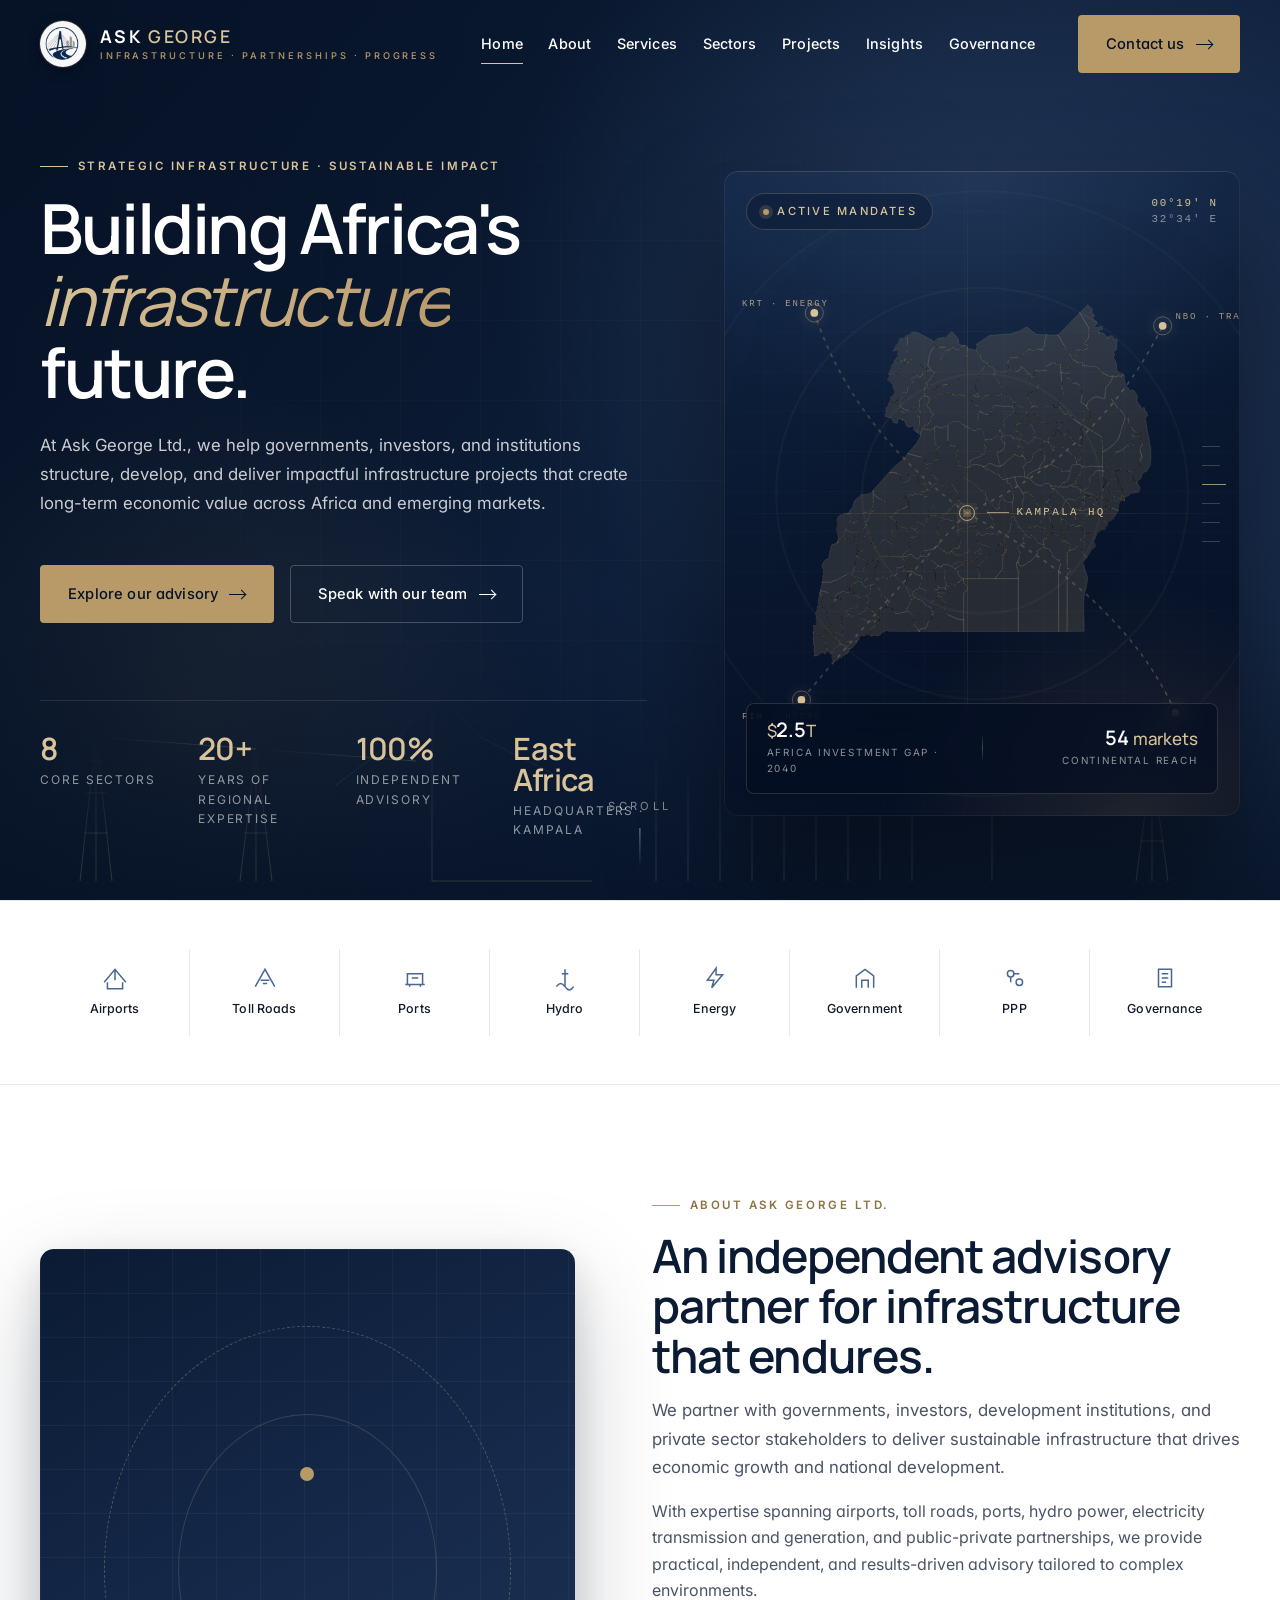
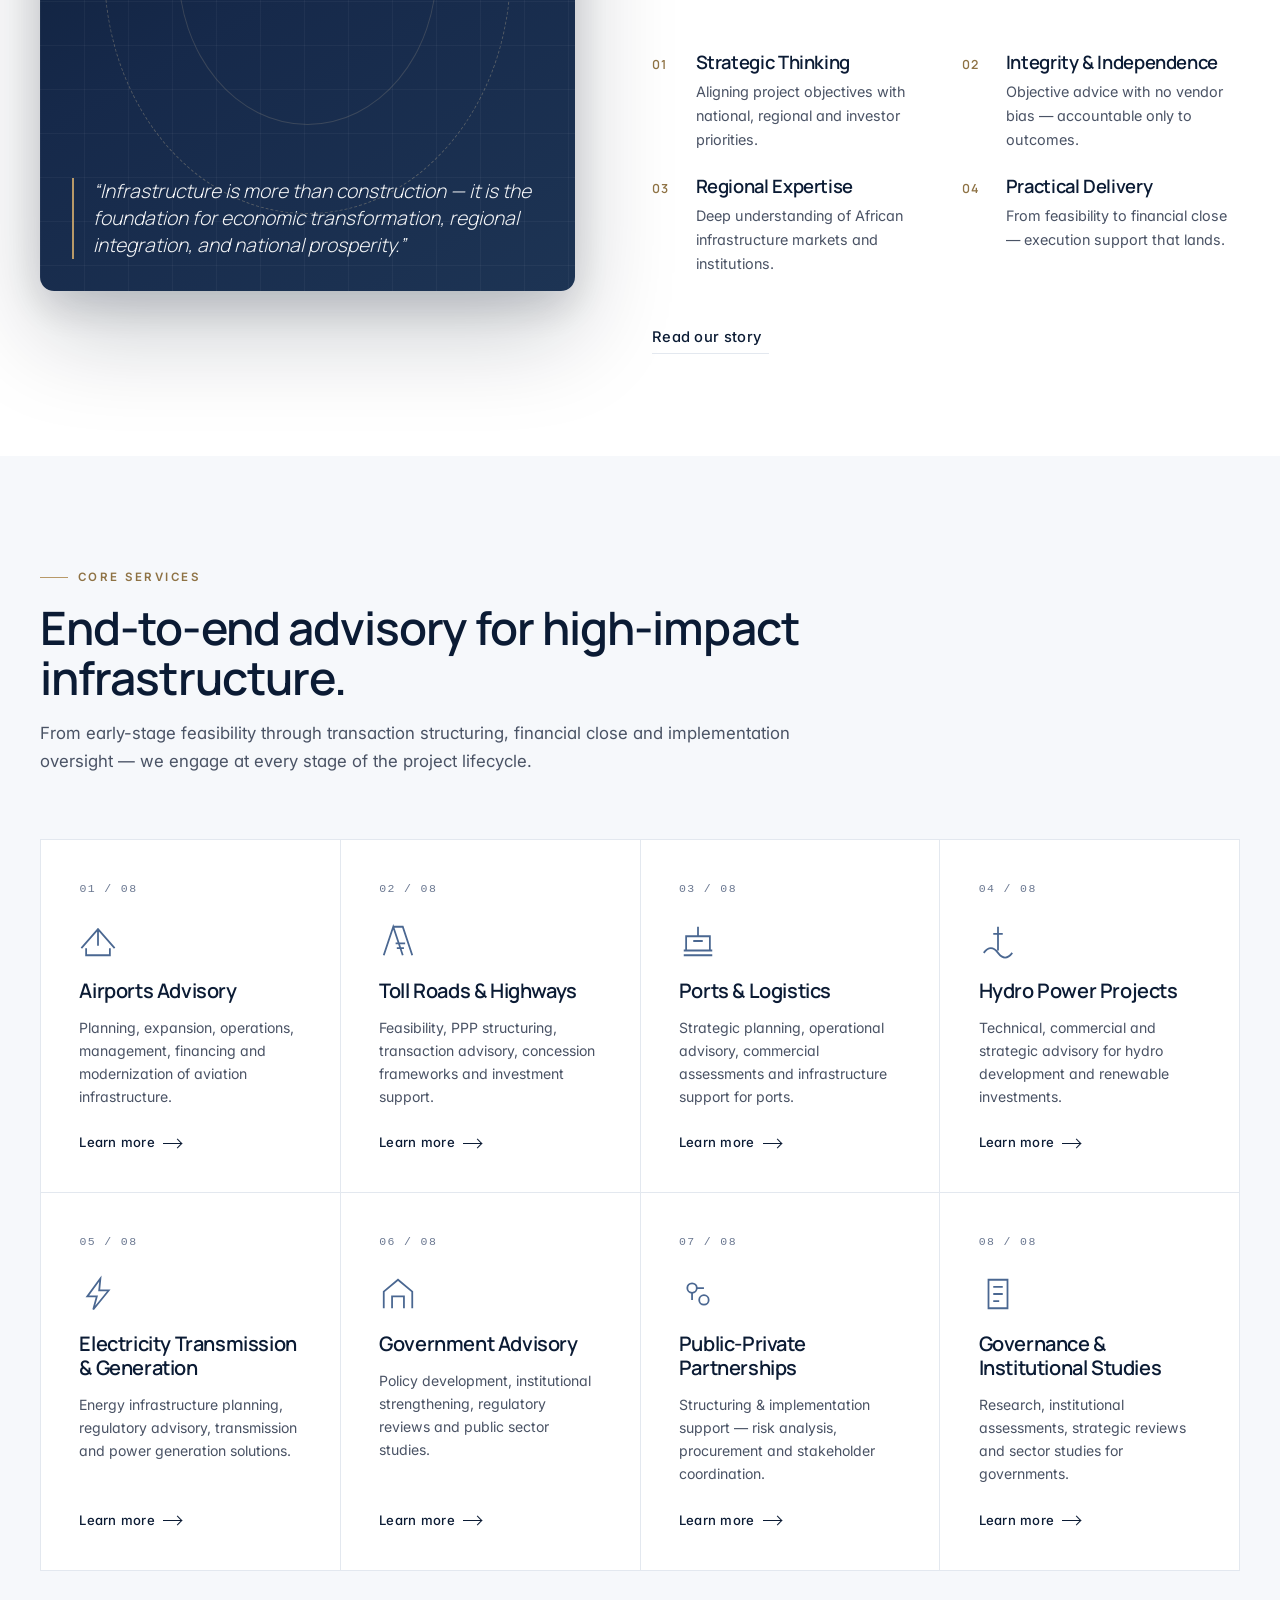
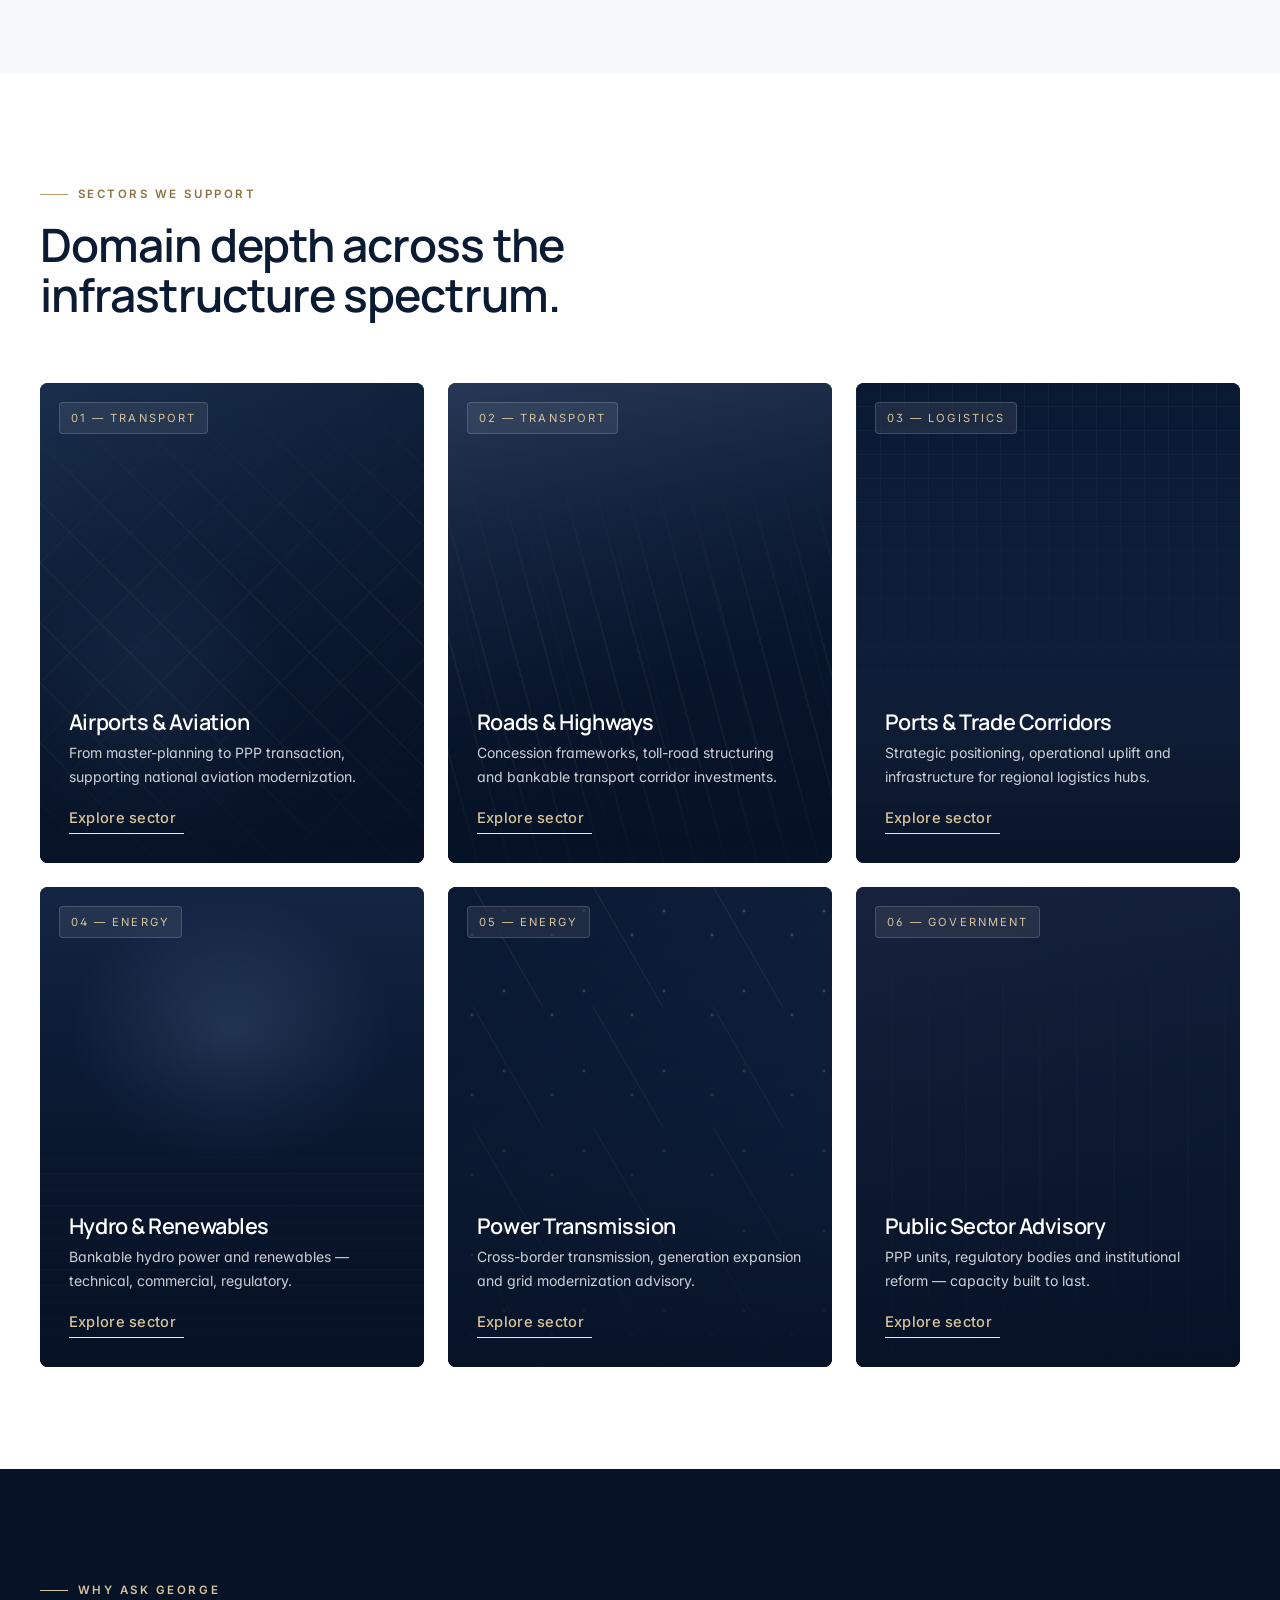
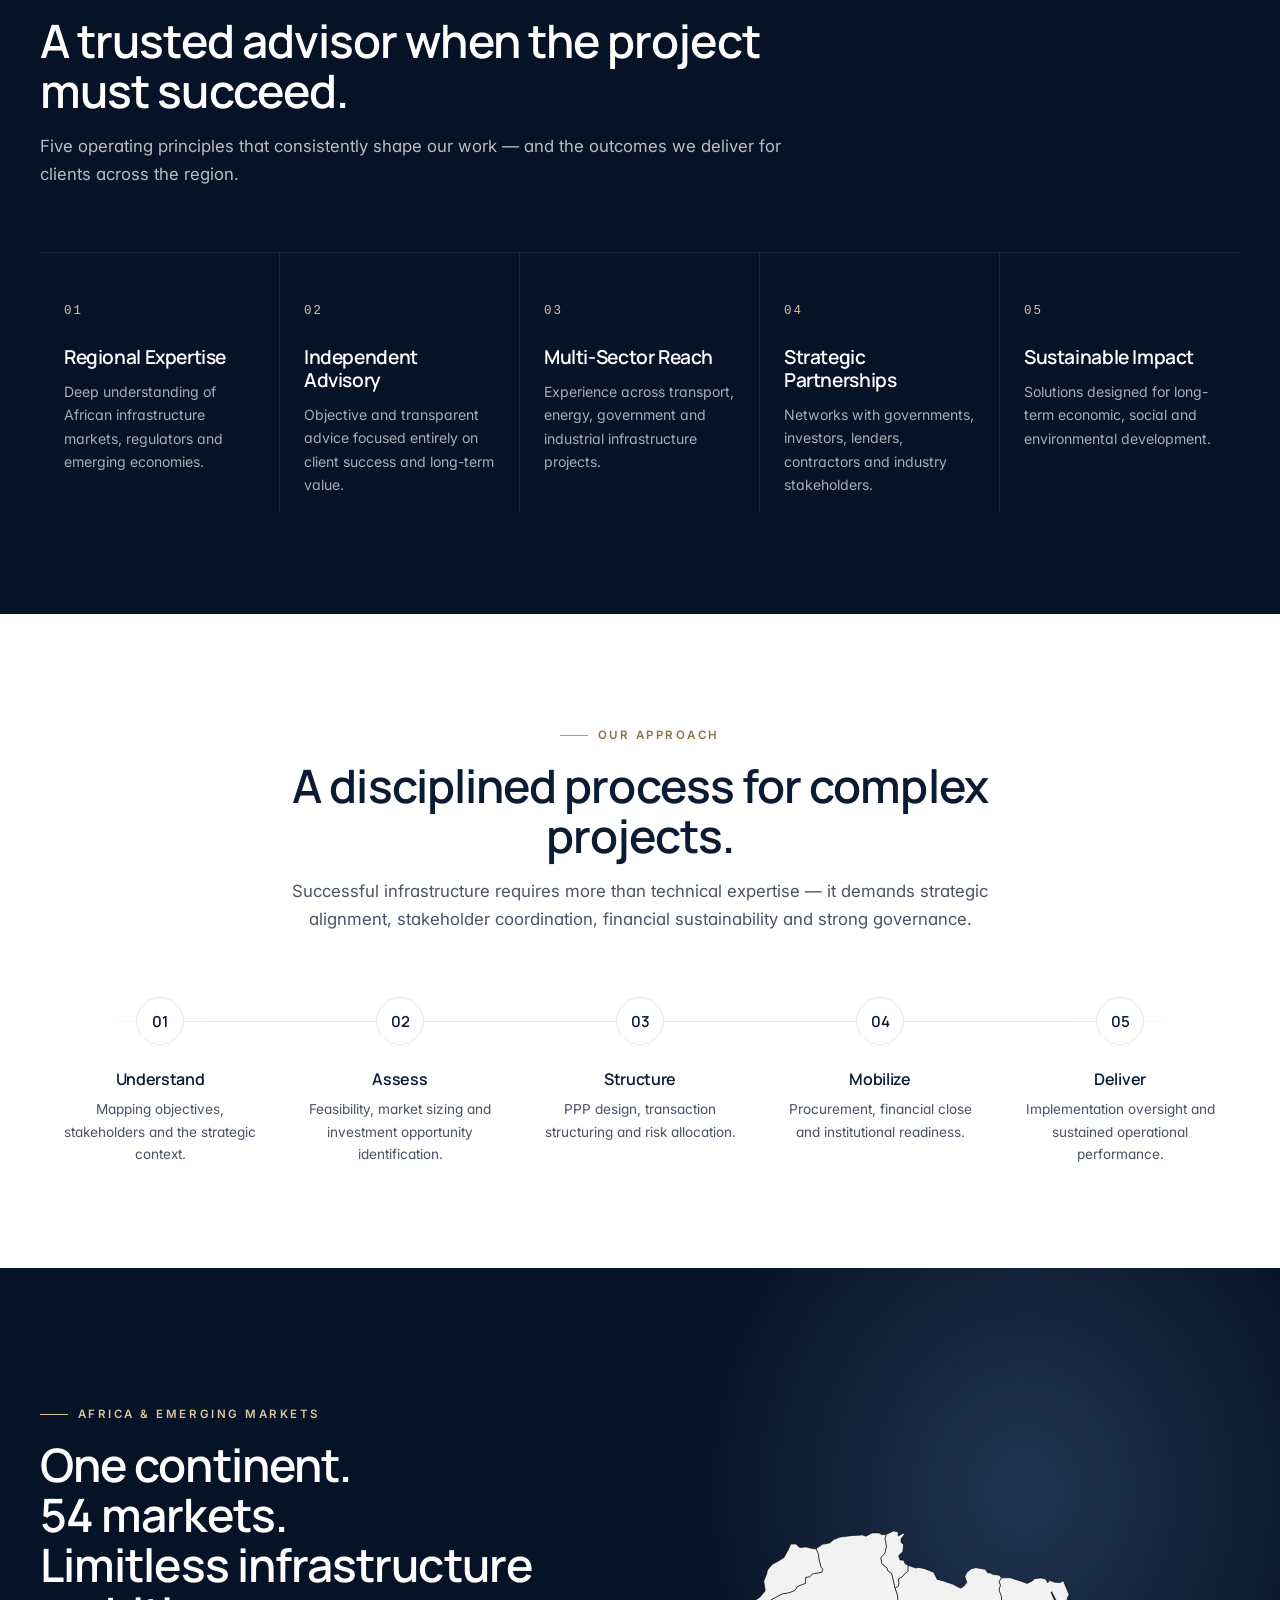
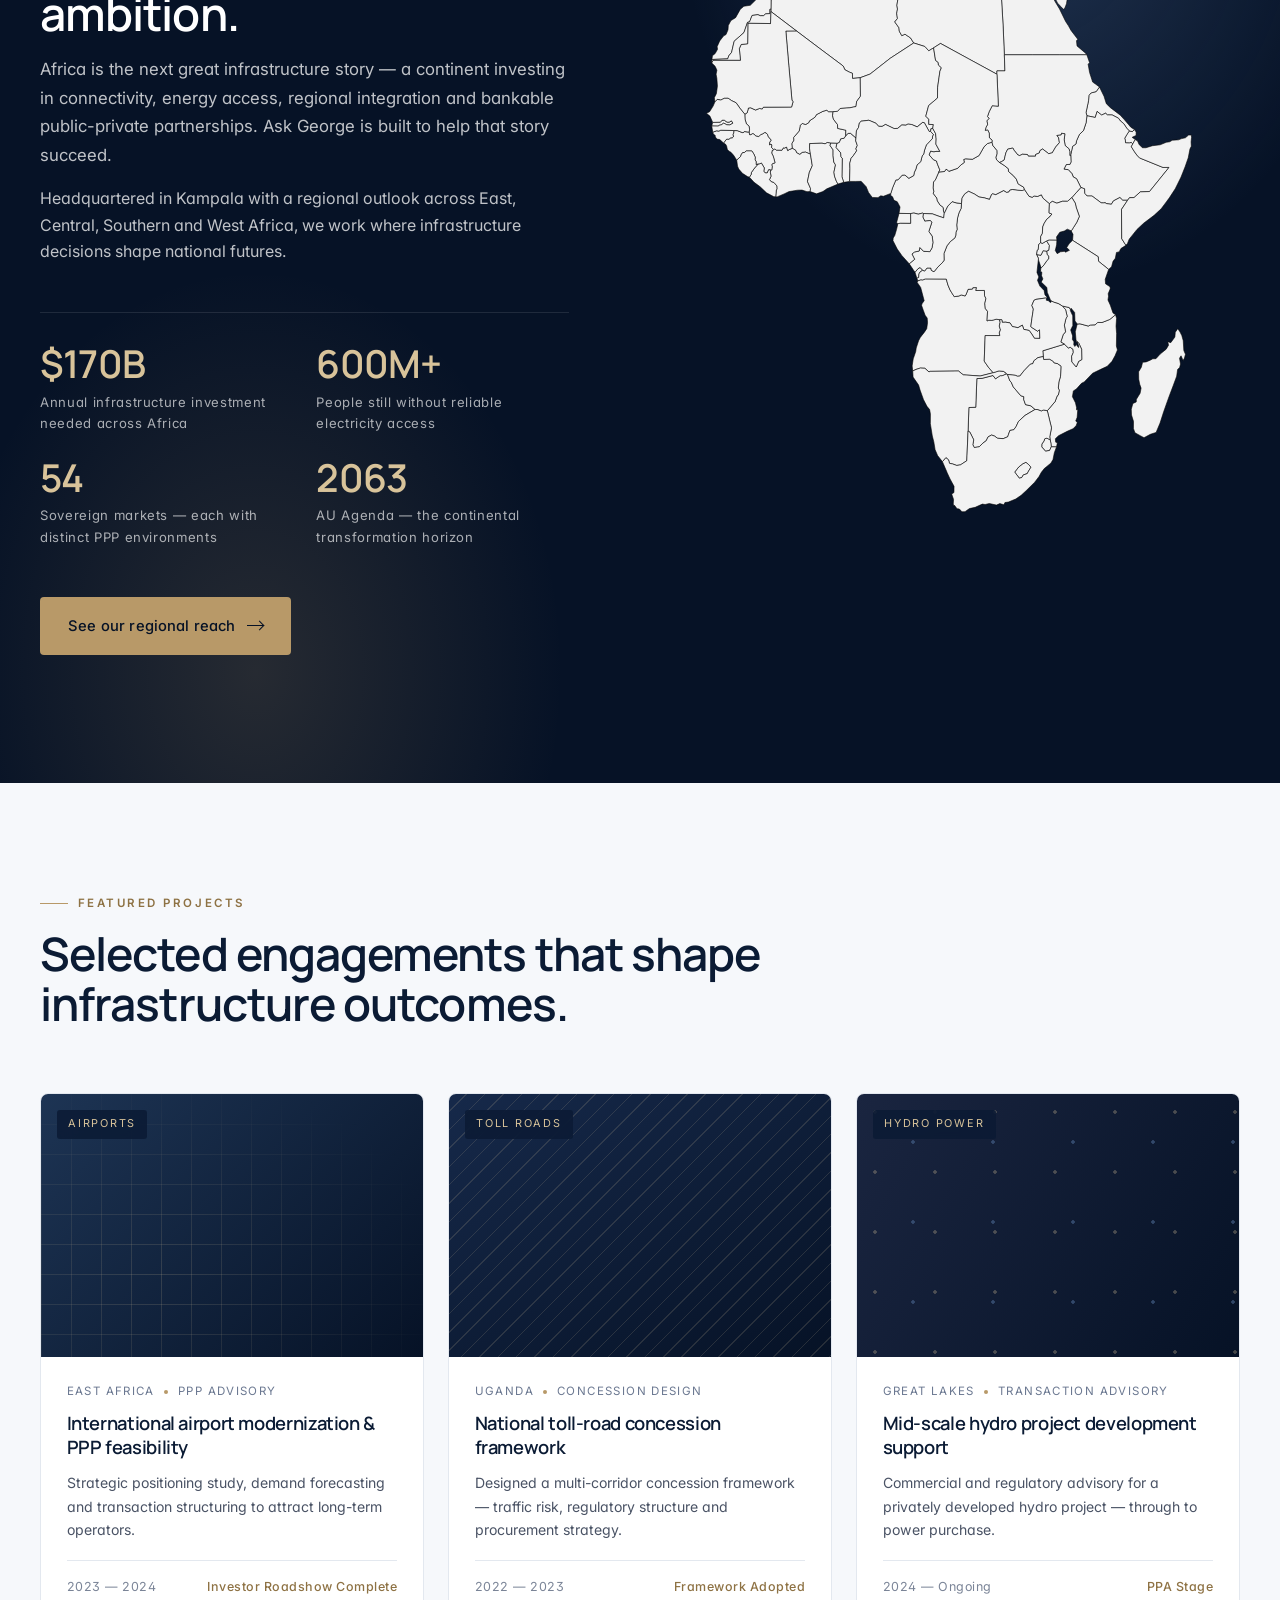
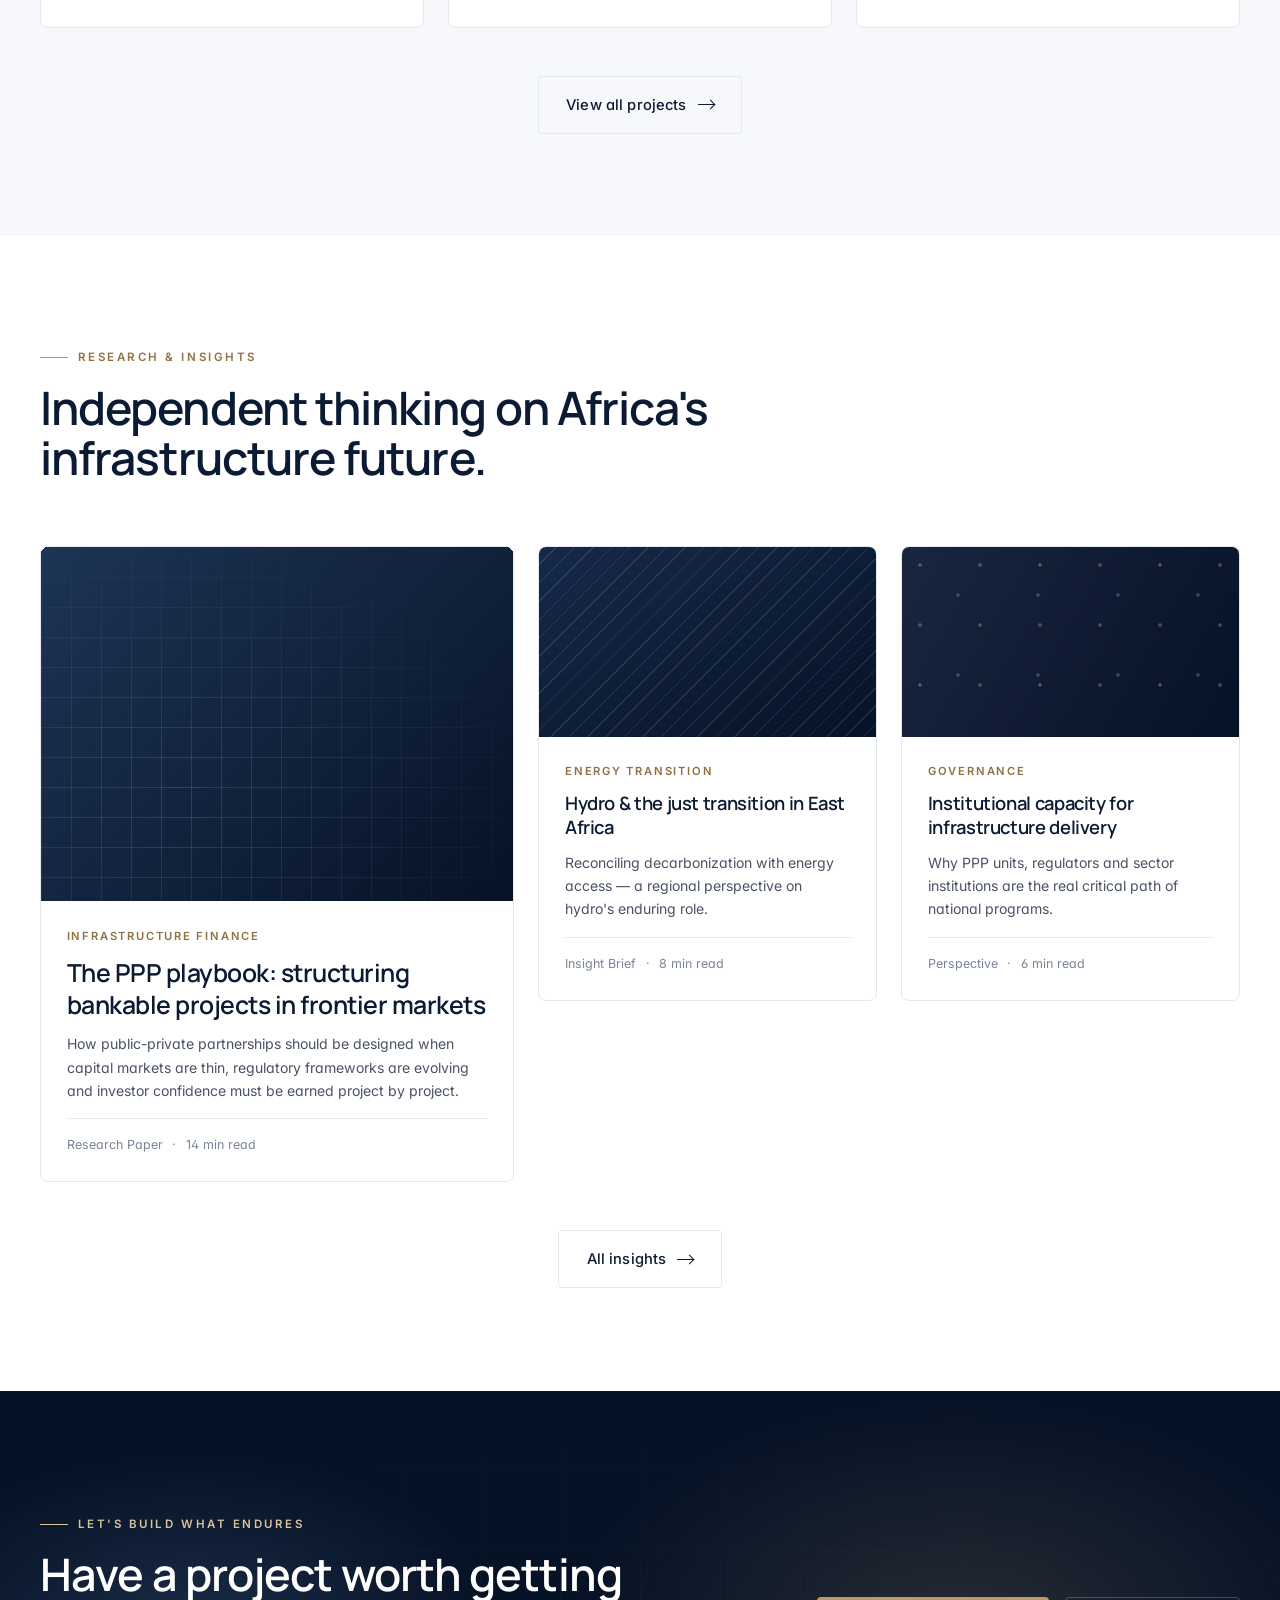
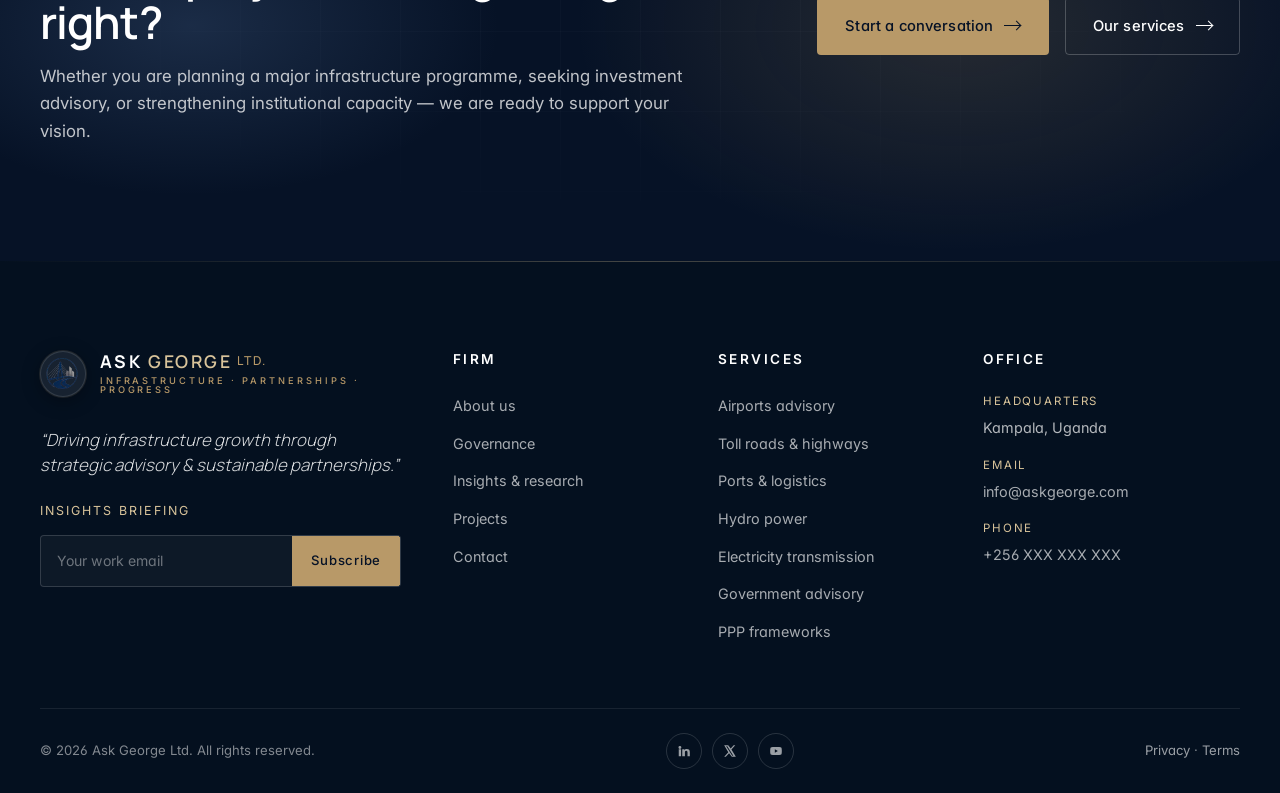
==== commit 918c815a: "Update title and brand name in index.html" ====
--- a/index.html
+++ b/index.html
@@ -4,7 +4,7 @@
   <meta charset="utf-8" />
   <meta name="viewport" content="width=device-width, initial-scale=1, viewport-fit=cover" />
   <meta name="theme-color" content="#061226" />
-  <title>Ask George Ltd. — Strategic Infrastructure Advisory across Africa & Emerging Markets</title>
+  <title>Ask George — Strategic Infrastructure Advisory across Africa & Emerging Markets</title>
   <meta name="description" content="Ask George Ltd. is a specialist infrastructure and government advisory consultancy delivering strategic solutions for transformative projects across Africa and emerging markets." />
 
   <!-- Open Graph -->
@@ -38,7 +38,7 @@
       <a href="index.html" class="brand" aria-label="Ask George Ltd. — Home">
         <span class="brand-mark" aria-hidden="true"><img src="assets/images/logos/ask-george-mark.png" alt="" /></span>
         <span class="brand-text">
-          <span class="ag-name">ASK <span class="ag-george">GEORGE</span><span class="ag-ltd">LTD.</span></span>
+          <span class="ag-name">ASK <span class="ag-george">GEORGE</span><span class="ag-ltd"></span></span>
           <span class="ag-tag">Infrastructure · Partnerships · Progress</span>
         </span>
       </a>
--- a/assets/css/main.css
+++ b/assets/css/main.css
@@ -0,0 +1,2064 @@
+/* ==========================================================================
+   ASK GEORGE LTD. — Master Stylesheet
+   Premium Infrastructure Advisory — Design System
+   --------------------------------------------------------------------------
+   ARCHITECTURE NOTE (for future WordPress conversion):
+   This file is the single source of truth for the design system. When porting
+   to WordPress, enqueue this file in functions.php via wp_enqueue_style().
+   ========================================================================== */
+
+/* --------------------------------------------------------------------------
+   01. ROOT TOKENS — Design system variables
+   -------------------------------------------------------------------------- */
+:root {
+  /* Brand palette — institutional, executive, infrastructure-grade */
+  --ag-navy: #0b1b34;
+  --ag-navy-deep: #061226;
+  --ag-navy-soft: #16294a;
+  --ag-charcoal: #1a1f2b;
+  --ag-slate: #38465c;
+  --ag-slate-light: #6b7891;
+  --ag-steel: #2d3f5f;
+  --ag-steel-blue: #4a6791;
+  --ag-mist: #eef2f7;
+  --ag-fog: #f6f8fb;
+  --ag-line: #e3e8ef;
+  --ag-white: #ffffff;
+  --ag-bone: #fafbfc;
+
+  /* Accents — restrained, expensive */
+  --ag-gold: #b89968;
+  --ag-gold-deep: #8e7244;
+  --ag-gold-soft: #d8c39a;
+  --ag-silver: #c2c8d1;
+
+  /* Functional */
+  --ag-text: #11192a;
+  --ag-text-soft: #4a5365;
+  --ag-text-mute: #7a8497;
+  --ag-text-inverse: #ffffff;
+
+  /* Type scale */
+  --ff-sans: "Inter", -apple-system, BlinkMacSystemFont, "Segoe UI", Roboto, sans-serif;
+  --ff-display: "Manrope", "Inter", -apple-system, sans-serif;
+  --ff-mono: "JetBrains Mono", "SF Mono", Menlo, monospace;
+
+  /* Spacing scale (4px base) */
+  --sp-1: 0.25rem;
+  --sp-2: 0.5rem;
+  --sp-3: 0.75rem;
+  --sp-4: 1rem;
+  --sp-5: 1.5rem;
+  --sp-6: 2rem;
+  --sp-7: 3rem;
+  --sp-8: 4rem;
+  --sp-9: 6rem;
+  --sp-10: 8rem;
+  --sp-11: 10rem;
+
+  /* Containers */
+  --container-max: 1320px;
+  --container-tight: 1080px;
+  --container-wide: 1480px;
+
+  /* Radius, shadow, motion */
+  --r-sm: 4px;
+  --r-md: 8px;
+  --r-lg: 14px;
+  --r-xl: 22px;
+  --sh-1: 0 1px 2px rgba(11, 27, 52, 0.04), 0 1px 3px rgba(11, 27, 52, 0.06);
+  --sh-2: 0 4px 14px rgba(11, 27, 52, 0.06), 0 2px 6px rgba(11, 27, 52, 0.04);
+  --sh-3: 0 18px 50px rgba(11, 27, 52, 0.12), 0 6px 18px rgba(11, 27, 52, 0.08);
+  --sh-4: 0 40px 100px rgba(6, 18, 38, 0.22), 0 16px 40px rgba(6, 18, 38, 0.14);
+  --ease: cubic-bezier(0.22, 0.61, 0.36, 1);
+  --ease-out: cubic-bezier(0.16, 1, 0.3, 1);
+
+  /* Header */
+  --header-h: 88px;
+}
+
+/* --------------------------------------------------------------------------
+   02. RESETS & BASE
+   -------------------------------------------------------------------------- */
+*, *::before, *::after { box-sizing: border-box; }
+html { -webkit-text-size-adjust: 100%; scroll-behavior: smooth; }
+body {
+  margin: 0;
+  font-family: var(--ff-sans);
+  font-size: 16px;
+  line-height: 1.65;
+  color: var(--ag-text);
+  background: var(--ag-white);
+  -webkit-font-smoothing: antialiased;
+  -moz-osx-font-smoothing: grayscale;
+  font-feature-settings: "ss01", "cv11";
+  text-rendering: optimizeLegibility;
+}
+img, svg, video { max-width: 100%; height: auto; display: block; }
+a { color: inherit; text-decoration: none; }
+button { font: inherit; border: 0; background: none; cursor: pointer; color: inherit; }
+input, textarea, select { font: inherit; color: inherit; }
+::selection { background: var(--ag-navy); color: var(--ag-white); }
+
+/* --------------------------------------------------------------------------
+   03. TYPOGRAPHY
+   -------------------------------------------------------------------------- */
+h1, h2, h3, h4, h5 {
+  font-family: var(--ff-display);
+  color: var(--ag-navy);
+  font-weight: 600;
+  letter-spacing: -0.02em;
+  line-height: 1.1;
+  margin: 0 0 var(--sp-4);
+}
+h1 { font-size: clamp(2.4rem, 5.4vw, 4.4rem); letter-spacing: -0.035em; line-height: 1.04; }
+h2 { font-size: clamp(1.9rem, 3.6vw, 3rem); line-height: 1.08; }
+h3 { font-size: clamp(1.3rem, 2vw, 1.65rem); line-height: 1.2; }
+h4 { font-size: 1.15rem; line-height: 1.3; }
+p  { margin: 0 0 var(--sp-4); color: var(--ag-text-soft); }
+p.lead {
+  font-size: clamp(1.05rem, 1.25vw, 1.2rem);
+  line-height: 1.7;
+  color: var(--ag-text-soft);
+}
+
+.eyebrow {
+  display: inline-flex;
+  align-items: center;
+  gap: 0.6rem;
+  font-family: var(--ff-sans);
+  font-size: 0.72rem;
+  text-transform: uppercase;
+  letter-spacing: 0.22em;
+  color: var(--ag-gold-deep);
+  font-weight: 600;
+  margin-bottom: var(--sp-4);
+}
+.eyebrow::before {
+  content: "";
+  width: 28px;
+  height: 1px;
+  background: var(--ag-gold);
+  display: inline-block;
+}
+.eyebrow.light { color: var(--ag-gold-soft); }
+.eyebrow.light::before { background: var(--ag-gold-soft); }
+
+.section-head { max-width: 760px; margin-bottom: var(--sp-8); }
+.section-head.center { margin-left: auto; margin-right: auto; text-align: center; }
+.section-head.center .eyebrow { justify-content: center; }
+
+/* --------------------------------------------------------------------------
+   04. LAYOUT — Containers & sections
+   -------------------------------------------------------------------------- */
+.container {
+  width: 100%;
+  max-width: var(--container-max);
+  margin: 0 auto;
+  padding: 0 clamp(1.25rem, 4vw, 2.5rem);
+}
+.container--tight { max-width: var(--container-tight); }
+.container--wide  { max-width: var(--container-wide); }
+
+.section {
+  padding: clamp(4rem, 8vw, 8rem) 0;
+  position: relative;
+}
+.section--tight { padding: clamp(3rem, 5vw, 5rem) 0; }
+.section--dark {
+  background: var(--ag-navy-deep);
+  color: var(--ag-text-inverse);
+}
+.section--dark h1, .section--dark h2, .section--dark h3, .section--dark h4 { color: var(--ag-white); }
+.section--dark p { color: rgba(255, 255, 255, 0.72); }
+.section--mist { background: var(--ag-fog); }
+
+/* --------------------------------------------------------------------------
+   05. BUTTONS
+   -------------------------------------------------------------------------- */
+.btn {
+  display: inline-flex;
+  align-items: center;
+  gap: 0.7rem;
+  padding: 1rem 1.7rem;
+  font-family: var(--ff-sans);
+  font-weight: 500;
+  font-size: 0.92rem;
+  letter-spacing: 0.01em;
+  border-radius: var(--r-sm);
+  transition: all 280ms var(--ease);
+  position: relative;
+  white-space: nowrap;
+  border: 1px solid transparent;
+  cursor: pointer;
+}
+.btn .arrow {
+  width: 16px; height: 1px; background: currentColor;
+  position: relative; transition: width 280ms var(--ease);
+}
+.btn .arrow::after {
+  content: ""; position: absolute; right: 0; top: -3px;
+  width: 7px; height: 7px;
+  border-right: 1px solid currentColor;
+  border-top: 1px solid currentColor;
+  transform: rotate(45deg);
+}
+.btn:hover .arrow { width: 24px; }
+
+.btn-primary {
+  background: var(--ag-navy);
+  color: var(--ag-white);
+}
+.btn-primary:hover { background: var(--ag-navy-deep); transform: translateY(-1px); box-shadow: var(--sh-3); }
+
+.btn-gold {
+  background: var(--ag-gold);
+  color: var(--ag-navy-deep);
+}
+.btn-gold:hover { background: var(--ag-gold-deep); color: var(--ag-white); transform: translateY(-1px); box-shadow: var(--sh-3); }
+
+.btn-ghost {
+  background: transparent;
+  color: var(--ag-navy);
+  border-color: var(--ag-line);
+}
+.btn-ghost:hover { border-color: var(--ag-navy); background: var(--ag-navy); color: var(--ag-white); }
+
+.btn-ghost-light {
+  background: transparent;
+  color: var(--ag-white);
+  border-color: rgba(255, 255, 255, 0.22);
+}
+.btn-ghost-light:hover { background: var(--ag-white); color: var(--ag-navy); border-color: var(--ag-white); }
+
+.btn-text {
+  display: inline-flex; align-items: center; gap: 0.5rem;
+  color: var(--ag-navy); font-weight: 500;
+  position: relative; padding-bottom: 4px;
+  font-size: 0.92rem; letter-spacing: 0.02em;
+}
+.btn-text::after {
+  content: ""; position: absolute; left: 0; bottom: 0;
+  width: 100%; height: 1px;
+  background: linear-gradient(to right, var(--ag-gold) 50%, var(--ag-line) 50%);
+  background-size: 200% 100%; background-position: 100% 0;
+  transition: background-position 320ms var(--ease);
+}
+.btn-text:hover::after { background-position: 0 0; }
+
+/* --------------------------------------------------------------------------
+   06. NAVIGATION / HEADER
+   -------------------------------------------------------------------------- */
+.site-header {
+  position: fixed; top: 0; left: 0; right: 0;
+  z-index: 100;
+  background: rgba(255, 255, 255, 0);
+  backdrop-filter: blur(0);
+  -webkit-backdrop-filter: blur(0);
+  transition: all 320ms var(--ease);
+  border-bottom: 1px solid transparent;
+}
+.site-header.is-scrolled {
+  background: rgba(255, 255, 255, 0.92);
+  backdrop-filter: saturate(180%) blur(18px);
+  -webkit-backdrop-filter: saturate(180%) blur(18px);
+  border-bottom-color: var(--ag-line);
+  box-shadow: 0 1px 0 rgba(11, 27, 52, 0.02);
+}
+.site-header.is-dark { /* set on dark-hero pages until scrolled */ }
+.site-header.is-dark:not(.is-scrolled) .nav-link,
+.site-header.is-dark:not(.is-scrolled) .brand-text { color: var(--ag-white); }
+.site-header.is-dark:not(.is-scrolled) .nav-link::after { background: var(--ag-gold-soft); }
+.site-header.is-dark:not(.is-scrolled) .menu-toggle span { background: var(--ag-white); }
+.site-header.is-dark:not(.is-scrolled) .brand-mark { color: var(--ag-white); }
+
+.nav-bar {
+  display: grid;
+  grid-template-columns: auto 1fr auto;
+  align-items: center;
+  height: var(--header-h);
+  gap: var(--sp-6);
+}
+
+/* Brand */
+.brand {
+  display: inline-flex;
+  align-items: center;
+  gap: 0.85rem;
+  z-index: 2;
+  text-decoration: none;
+}
+.brand-mark {
+  width: 46px; height: 46px;
+  border-radius: 50%;
+  display: grid; place-items: center;
+  background: var(--ag-white);
+  color: var(--ag-navy);
+  flex-shrink: 0;
+  overflow: hidden;
+  box-shadow: 0 4px 14px rgba(11, 27, 52, 0.08);
+  transition: all 320ms var(--ease);
+}
+.brand-mark img {
+  width: 100%; height: 100%;
+  object-fit: contain;
+  padding: 2px;
+}
+.brand:hover .brand-mark { transform: rotate(-3deg) scale(1.04); }
+
+.brand-text {
+  display: flex; flex-direction: column; line-height: 1;
+  color: var(--ag-navy);
+  transition: color 320ms var(--ease);
+}
+.brand-text .ag-name {
+  font-family: var(--ff-display);
+  font-weight: 700;
+  font-size: 1.1rem;
+  letter-spacing: 0.14em;
+  color: var(--ag-navy);
+}
+.brand-text .ag-name .ag-george {
+  color: var(--ag-steel-blue);   /* default light-background variant */
+  font-weight: 600;
+}
+.brand-text .ag-name .ag-ltd {
+  color: var(--ag-gold-deep);
+  font-weight: 500;
+  font-size: 0.7em;
+  letter-spacing: 0.18em;
+  margin-left: 0.35em;
+  vertical-align: 0.18em;
+}
+.brand-text .ag-tag {
+  font-size: 0.58rem;
+  letter-spacing: 0.32em;
+  text-transform: uppercase;
+  margin-top: 6px;
+  color: var(--ag-gold);
+  font-weight: 500;
+}
+
+/* === On dark headers (hero pages, page-hero pages, drawer, footer) === */
+.site-header.is-dark:not(.is-scrolled) .brand-mark {
+  background: rgba(255, 255, 255, 0.97);
+  box-shadow:
+    0 4px 14px rgba(0, 0, 0, 0.3),
+    0 0 0 1px rgba(216, 195, 154, 0.18);
+}
+.site-header.is-dark:not(.is-scrolled) .brand-text .ag-name        { color: var(--ag-white); }
+.site-header.is-dark:not(.is-scrolled) .brand-text .ag-name .ag-george { color: var(--ag-gold-soft); }
+.site-header.is-dark:not(.is-scrolled) .brand-text .ag-name .ag-ltd     { color: var(--ag-gold); }
+
+/* Footer brand */
+.footer-brand .brand-mark {
+  background: rgba(255, 255, 255, 0.96);
+  box-shadow: 0 4px 18px rgba(0, 0, 0, 0.35), 0 0 0 1px rgba(216, 195, 154, 0.15);
+}
+.footer-brand .brand-text .ag-name        { color: var(--ag-white); }
+.footer-brand .brand-text .ag-name .ag-george { color: var(--ag-gold-soft); }
+.footer-brand .brand-text .ag-name .ag-ltd     { color: var(--ag-gold); }
+
+/* Primary nav */
+.nav-primary {
+  display: flex; justify-content: center;
+  gap: clamp(1rem, 2vw, 2.2rem);
+}
+.nav-link {
+  position: relative;
+  font-size: 0.9rem;
+  font-weight: 500;
+  letter-spacing: 0.01em;
+  color: var(--ag-text);
+  padding: 0.5rem 0;
+  transition: color 240ms var(--ease);
+}
+.nav-link::after {
+  content: ""; position: absolute; bottom: 0; left: 0;
+  height: 1px; width: 0;
+  background: var(--ag-gold);
+  transition: width 280ms var(--ease);
+}
+.nav-link:hover::after, .nav-link.is-active::after { width: 100%; }
+.nav-link.is-active { color: var(--ag-navy); }
+
+.nav-cta {
+  display: flex; align-items: center; gap: var(--sp-3);
+}
+
+/* Mobile toggle */
+.menu-toggle {
+  display: none;
+  width: 44px; height: 44px;
+  flex-direction: column; justify-content: center; align-items: center;
+  gap: 5px;
+  z-index: 2;
+}
+.menu-toggle span {
+  display: block; width: 22px; height: 1.5px;
+  background: var(--ag-navy);
+  transition: all 300ms var(--ease);
+}
+.menu-toggle.is-open span:nth-child(1) { transform: translateY(7px) rotate(45deg); background: var(--ag-white); }
+.menu-toggle.is-open span:nth-child(2) { opacity: 0; }
+.menu-toggle.is-open span:nth-child(3) { transform: translateY(-6px) rotate(-45deg); background: var(--ag-white); }
+
+/* === Mobile drawer — premium stacked menu === */
+.mobile-drawer {
+  position: fixed; inset: 0;
+  background:
+    radial-gradient(60% 80% at 80% 0%, rgba(74, 103, 145, 0.28) 0%, transparent 60%),
+    radial-gradient(50% 60% at 0% 100%, rgba(184, 153, 104, 0.14) 0%, transparent 65%),
+    linear-gradient(180deg, #050e22 0%, #0a1830 100%);
+  z-index: 90;
+  display: flex; flex-direction: column;
+  padding: calc(var(--header-h) + 1.5rem) clamp(1.5rem, 6vw, 2.5rem) 2rem;
+  transform: translateX(100%);
+  transition: transform 420ms var(--ease-out);
+  overflow-y: auto;
+  -webkit-overflow-scrolling: touch;
+}
+.mobile-drawer.is-open { transform: translateX(0); }
+
+/* Subtle grid texture matching hero */
+.mobile-drawer::before {
+  content: ""; position: absolute; inset: 0; z-index: 0;
+  background-image:
+    linear-gradient(rgba(255, 255, 255, 0.02) 1px, transparent 1px),
+    linear-gradient(90deg, rgba(255, 255, 255, 0.02) 1px, transparent 1px);
+  background-size: 60px 60px;
+  pointer-events: none;
+  mask-image: radial-gradient(ellipse 80% 60% at 70% 30%, black 20%, transparent 90%);
+  -webkit-mask-image: radial-gradient(ellipse 80% 60% at 70% 30%, black 20%, transparent 90%);
+}
+
+.mobile-drawer .drawer-eyebrow {
+  position: relative;
+  font-size: 0.68rem;
+  letter-spacing: 0.28em;
+  text-transform: uppercase;
+  color: rgba(216, 195, 154, 0.65);
+  margin-bottom: 1.5rem;
+  font-weight: 500;
+  z-index: 1;
+}
+
+.mobile-drawer nav {
+  position: relative;
+  z-index: 1;
+  display: flex;
+  flex-direction: column;
+}
+
+.mobile-drawer .nav-link {
+  display: flex;
+  align-items: center;
+  gap: 0.9rem;
+  width: 100%;
+  color: var(--ag-white);
+  font-family: var(--ff-display);
+  font-size: clamp(1.5rem, 5.5vw, 2rem);
+  font-weight: 500;
+  letter-spacing: -0.01em;
+  padding: 1.1rem 0;
+  border-bottom: 1px solid rgba(255, 255, 255, 0.06);
+  transition: color 280ms var(--ease), padding-left 280ms var(--ease);
+  position: relative;
+}
+.mobile-drawer .nav-link::before {
+  content: attr(data-num);
+  font-family: var(--ff-mono);
+  font-size: 0.66rem;
+  letter-spacing: 0.16em;
+  color: rgba(216, 195, 154, 0.55);
+  font-weight: 500;
+  min-width: 28px;
+  flex-shrink: 0;
+  padding-top: 6px;
+}
+.mobile-drawer .nav-link::after {
+  content: "→";
+  margin-left: auto;
+  font-size: 1rem;
+  color: rgba(216, 195, 154, 0.4);
+  opacity: 0;
+  transform: translateX(-6px);
+  transition: all 280ms var(--ease);
+  display: block;
+  width: auto; height: auto;
+  background: none;
+  position: static;
+}
+.mobile-drawer .nav-link:hover,
+.mobile-drawer .nav-link:active,
+.mobile-drawer .nav-link.is-active {
+  color: var(--ag-gold-soft);
+  padding-left: 6px;
+}
+.mobile-drawer .nav-link:hover::after,
+.mobile-drawer .nav-link.is-active::after {
+  opacity: 1; transform: translateX(0);
+  color: var(--ag-gold-soft);
+}
+
+/* Staggered entry once drawer opens */
+.mobile-drawer.is-open .nav-link {
+  animation: drawerLinkIn 540ms var(--ease-out) both;
+}
+.mobile-drawer.is-open .nav-link:nth-child(1) { animation-delay: 120ms; }
+.mobile-drawer.is-open .nav-link:nth-child(2) { animation-delay: 180ms; }
+.mobile-drawer.is-open .nav-link:nth-child(3) { animation-delay: 240ms; }
+.mobile-drawer.is-open .nav-link:nth-child(4) { animation-delay: 300ms; }
+.mobile-drawer.is-open .nav-link:nth-child(5) { animation-delay: 360ms; }
+.mobile-drawer.is-open .nav-link:nth-child(6) { animation-delay: 420ms; }
+.mobile-drawer.is-open .nav-link:nth-child(7) { animation-delay: 480ms; }
+.mobile-drawer.is-open .nav-link:nth-child(8) { animation-delay: 540ms; }
+@keyframes drawerLinkIn {
+  from { opacity: 0; transform: translateX(20px); }
+  to   { opacity: 1; transform: translateX(0); }
+}
+
+/* CTA inside drawer */
+.mobile-drawer .drawer-cta {
+  position: relative;
+  z-index: 1;
+  margin-top: 2rem;
+  display: flex; gap: 0.6rem;
+  flex-wrap: wrap;
+}
+.mobile-drawer .drawer-cta .btn { flex: 1; justify-content: center; min-width: 0; }
+
+/* Footer */
+.mobile-drawer .drawer-footer {
+  position: relative;
+  z-index: 1;
+  margin-top: auto;
+  padding-top: 1.5rem;
+  border-top: 1px solid rgba(255, 255, 255, 0.08);
+  color: rgba(255, 255, 255, 0.55);
+  font-size: 0.78rem;
+  letter-spacing: 0.02em;
+  display: flex; flex-direction: column; gap: 0.85rem;
+}
+.mobile-drawer .drawer-footer .row {
+  display: flex; align-items: center; gap: 0.55rem;
+}
+.mobile-drawer .drawer-footer .row svg {
+  width: 14px; height: 14px;
+  color: rgba(216, 195, 154, 0.55);
+  flex-shrink: 0;
+}
+.mobile-drawer .drawer-footer a { color: var(--ag-gold-soft); }
+.mobile-drawer .drawer-footer a:hover { color: var(--ag-white); }
+.mobile-drawer .drawer-footer .socials {
+  display: flex; gap: 0.5rem; margin-top: 0.5rem;
+}
+.mobile-drawer .drawer-footer .socials a {
+  width: 34px; height: 34px;
+  border-radius: 50%;
+  border: 1px solid rgba(255, 255, 255, 0.12);
+  display: grid; place-items: center;
+  transition: all 240ms var(--ease);
+}
+.mobile-drawer .drawer-footer .socials a:hover {
+  background: var(--ag-gold);
+  border-color: var(--ag-gold);
+  color: var(--ag-navy-deep);
+}
+.mobile-drawer .drawer-footer .socials svg { width: 14px; height: 14px; }
+
+/* --------------------------------------------------------------------------
+   07. HERO — Cinematic
+   -------------------------------------------------------------------------- */
+.hero {
+  position: relative;
+  min-height: 100vh;
+  min-height: 100svh;
+  display: flex;
+  align-items: center;
+  padding-top: var(--header-h);
+  overflow: hidden;
+  background: var(--ag-navy-deep);
+  color: var(--ag-white);
+  isolation: isolate;
+}
+.hero-bg {
+  position: absolute; inset: 0; z-index: -2;
+  background:
+    radial-gradient(60% 80% at 75% 30%, rgba(74, 103, 145, 0.35) 0%, transparent 60%),
+    radial-gradient(45% 65% at 15% 80%, rgba(184, 153, 104, 0.18) 0%, transparent 60%),
+    linear-gradient(135deg, #061226 0%, #0b1b34 40%, #16294a 80%, #1d3454 100%);
+}
+.hero-bg::before {
+  content: ""; position: absolute; inset: 0;
+  background-image:
+    linear-gradient(rgba(255, 255, 255, 0.025) 1px, transparent 1px),
+    linear-gradient(90deg, rgba(255, 255, 255, 0.025) 1px, transparent 1px);
+  background-size: 80px 80px;
+  mask-image: radial-gradient(ellipse 80% 60% at 50% 50%, black 30%, transparent 75%);
+  -webkit-mask-image: radial-gradient(ellipse 80% 60% at 50% 50%, black 30%, transparent 75%);
+}
+.hero-bg::after {
+  content: ""; position: absolute; inset: 0;
+  background:
+    linear-gradient(to top, rgba(6, 18, 38, 0.85) 0%, transparent 35%),
+    linear-gradient(to right, rgba(6, 18, 38, 0.6) 0%, transparent 50%);
+}
+
+/* Decorative SVG layers */
+.hero-skyline {
+  position: absolute; left: 0; right: 0; bottom: 0;
+  width: 100%; height: 38vh; max-height: 380px;
+  z-index: -1;
+  opacity: 0.5;
+  pointer-events: none;
+}
+.hero-skyline svg { width: 100%; height: 100%; }
+
+.hero-grid {
+  position: relative; z-index: 1;
+  display: grid;
+  grid-template-columns: minmax(0, 1fr) minmax(0, 0.85fr);
+  gap: clamp(2rem, 6vw, 5rem);
+  align-items: center;
+}
+.hero-content { max-width: 720px; }
+.hero h1 {
+  color: var(--ag-white);
+  margin-bottom: var(--sp-5);
+}
+.hero h1 .accent {
+  background: linear-gradient(120deg, var(--ag-gold-soft) 0%, var(--ag-gold) 100%);
+  -webkit-background-clip: text;
+  background-clip: text;
+  color: transparent;
+  font-style: italic;
+  font-weight: 400;
+}
+.hero p.lead {
+  color: rgba(255, 255, 255, 0.78);
+  max-width: 620px;
+  font-size: clamp(1.05rem, 1.3vw, 1.18rem);
+}
+.hero-actions {
+  display: flex; gap: var(--sp-4);
+  margin-top: var(--sp-7); flex-wrap: wrap;
+}
+
+.hero-trust {
+  margin-top: clamp(3rem, 6vw, 5rem);
+  padding-top: var(--sp-6);
+  border-top: 1px solid rgba(255, 255, 255, 0.1);
+  display: grid;
+  grid-template-columns: repeat(4, 1fr);
+  gap: var(--sp-5);
+}
+.hero-trust .ti-num {
+  font-family: var(--ff-display);
+  font-size: clamp(1.5rem, 2.4vw, 2.1rem);
+  font-weight: 600;
+  color: var(--ag-gold-soft);
+  letter-spacing: -0.02em;
+  line-height: 1;
+}
+.hero-trust .ti-label {
+  font-size: 0.75rem;
+  letter-spacing: 0.16em;
+  text-transform: uppercase;
+  color: rgba(255, 255, 255, 0.55);
+  margin-top: 6px;
+}
+
+/* =========================================================
+   HERO SIDE PANEL — "Strategic HQ" intelligence composition
+   Premium executive infographic featuring Uganda district map
+   ========================================================= */
+.hero-frame {
+  position: relative;
+  aspect-ratio: 4 / 5;
+  width: 100%;
+  border-radius: var(--r-lg);
+  overflow: hidden;
+  background:
+    radial-gradient(120% 80% at 50% 0%, rgba(74, 103, 145, 0.28) 0%, transparent 55%),
+    radial-gradient(80% 60% at 80% 100%, rgba(184, 153, 104, 0.14) 0%, transparent 60%),
+    linear-gradient(165deg, #122747 0%, #0a1830 50%, #050e22 100%);
+  box-shadow:
+    0 60px 120px rgba(0, 0, 0, 0.45),
+    inset 0 1px 0 rgba(255, 255, 255, 0.07),
+    inset 0 0 0 1px rgba(216, 195, 154, 0.08);
+  isolation: isolate;
+}
+
+/* Topographic grid backdrop */
+.hero-frame::before {
+  content: ""; position: absolute; inset: 0; z-index: 0;
+  background-image:
+    linear-gradient(rgba(255, 255, 255, 0.025) 1px, transparent 1px),
+    linear-gradient(90deg, rgba(255, 255, 255, 0.025) 1px, transparent 1px);
+  background-size: 40px 40px;
+  mask-image: radial-gradient(ellipse 90% 80% at 50% 50%, black 30%, transparent 90%);
+  -webkit-mask-image: radial-gradient(ellipse 90% 80% at 50% 50%, black 30%, transparent 90%);
+}
+
+/* Decorative concentric orbit rings behind Uganda */
+.hero-frame::after {
+  content: ""; position: absolute;
+  top: 50%; left: 50%;
+  width: 130%; height: 130%;
+  transform: translate(-50%, -50%);
+  border-radius: 50%;
+  background:
+    radial-gradient(circle at center,
+      transparent 22%,
+      rgba(216, 195, 154, 0.06) 22.4%, transparent 22.6%,
+      transparent 38%,
+      rgba(216, 195, 154, 0.05) 38.4%, transparent 38.6%,
+      transparent 56%,
+      rgba(216, 195, 154, 0.04) 56.4%, transparent 56.6%);
+  z-index: 0;
+  pointer-events: none;
+}
+
+/* === Top status bar === */
+.hf-statusbar {
+  position: absolute;
+  top: 1.4rem; left: 1.4rem; right: 1.4rem;
+  display: flex; justify-content: space-between; align-items: center;
+  gap: 1rem;
+  z-index: 3;
+}
+.hf-badge {
+  display: inline-flex; align-items: center; gap: 0.55rem;
+  padding: 0.5rem 0.95rem;
+  background: rgba(11, 27, 52, 0.55);
+  backdrop-filter: blur(14px);
+  -webkit-backdrop-filter: blur(14px);
+  border: 1px solid rgba(216, 195, 154, 0.22);
+  border-radius: 999px;
+  font-size: 0.7rem;
+  letter-spacing: 0.2em;
+  text-transform: uppercase;
+  color: var(--ag-gold-soft);
+  font-weight: 500;
+}
+.hf-badge .dot {
+  width: 6px; height: 6px;
+  background: var(--ag-gold);
+  border-radius: 50%;
+  box-shadow: 0 0 0 4px rgba(184, 153, 104, 0.2);
+  animation: pulse 2.2s ease-in-out infinite;
+}
+.hf-coord {
+  font-family: var(--ff-mono);
+  font-size: 0.68rem;
+  letter-spacing: 0.16em;
+  color: rgba(255, 255, 255, 0.5);
+  text-align: right;
+  line-height: 1.4;
+}
+.hf-coord b { color: var(--ag-gold-soft); font-weight: 500; }
+
+/* === Uganda map centerpiece === */
+.hf-map {
+  position: absolute;
+  inset: 18% 12% 22%;
+  z-index: 2;
+  display: grid; place-items: center;
+}
+.hf-map object,
+.hf-map img {
+  width: 100%; height: 100%;
+  object-fit: contain;
+  filter:
+    drop-shadow(0 30px 80px rgba(0, 0, 0, 0.6))
+    drop-shadow(0 0 40px rgba(216, 195, 154, 0.12));
+  animation: heroMapIn 1400ms var(--ease-out) 600ms both;
+}
+@keyframes heroMapIn {
+  from { opacity: 0; transform: scale(0.92); filter: blur(6px); }
+  to   { opacity: 1; transform: scale(1); filter: drop-shadow(0 30px 80px rgba(0,0,0,0.6)); }
+}
+
+/* === Kampala pin — anchored to the country's approximate centroid === */
+.hf-pin {
+  position: absolute;
+  top: 53%; left: 47%;
+  z-index: 4;
+  transform: translate(-50%, -50%);
+  pointer-events: none;
+}
+.hf-pin .pin-dot {
+  width: 12px; height: 12px;
+  border-radius: 50%;
+  background: var(--ag-gold);
+  box-shadow:
+    0 0 0 4px rgba(184, 153, 104, 0.25),
+    0 0 0 10px rgba(184, 153, 104, 0.08),
+    0 0 30px rgba(216, 195, 154, 0.8);
+}
+.hf-pin .pin-pulse {
+  position: absolute; inset: -8px;
+  border: 1px solid rgba(216, 195, 154, 0.45);
+  border-radius: 50%;
+  animation: pinPulse 2.4s cubic-bezier(.22,.61,.36,1) infinite;
+}
+.hf-pin .pin-pulse-2 { animation-delay: 1.2s; }
+@keyframes pinPulse {
+  0%   { transform: scale(0.4); opacity: 0.9; }
+  100% { transform: scale(3.2); opacity: 0; }
+}
+.hf-pin .pin-label {
+  position: absolute;
+  top: 50%; left: 20px;
+  transform: translateY(-50%);
+  white-space: nowrap;
+  font-family: var(--ff-mono);
+  font-size: 0.68rem;
+  letter-spacing: 0.22em;
+  color: var(--ag-gold-soft);
+  text-transform: uppercase;
+}
+.hf-pin .pin-label::before {
+  content: ""; display: inline-block;
+  width: 22px; height: 1px;
+  background: rgba(216, 195, 154, 0.7);
+  margin-right: 8px;
+  vertical-align: middle;
+}
+
+/* === Crosshair === */
+.hf-crosshair {
+  position: absolute;
+  inset: 0;
+  z-index: 1;
+  pointer-events: none;
+}
+.hf-crosshair::before,
+.hf-crosshair::after {
+  content: "";
+  position: absolute;
+  background: linear-gradient(to right, transparent, rgba(216, 195, 154, 0.18), transparent);
+}
+.hf-crosshair::before {
+  /* horizontal line through Kampala */
+  top: 53%; left: 0; right: 0;
+  height: 1px;
+}
+.hf-crosshair::after {
+  /* vertical line through Kampala */
+  left: 47%; top: 0; bottom: 0;
+  width: 1px;
+  background: linear-gradient(to bottom, transparent, rgba(216, 195, 154, 0.18), transparent);
+}
+
+/* === Connection arcs to regional project nodes === */
+.hf-network {
+  position: absolute; inset: 0;
+  z-index: 1;
+  pointer-events: none;
+}
+.hf-network svg { width: 100%; height: 100%; }
+.hf-network .arc {
+  fill: none;
+  stroke: rgba(216, 195, 154, 0.35);
+  stroke-width: 1;
+  stroke-dasharray: 3 4;
+  animation: arcDraw 3.2s var(--ease-out) 800ms both;
+}
+@keyframes arcDraw {
+  from { stroke-dashoffset: 320; opacity: 0; }
+  to   { stroke-dashoffset: 0; opacity: 1; }
+}
+.hf-network .node {
+  fill: var(--ag-gold-soft);
+  filter: drop-shadow(0 0 6px rgba(216, 195, 154, 0.7));
+}
+.hf-network .node-ring {
+  fill: none;
+  stroke: rgba(216, 195, 154, 0.5);
+  stroke-width: 0.5;
+}
+.hf-network .node-label {
+  font-family: var(--ff-mono);
+  font-size: 7px;
+  letter-spacing: 0.2em;
+  fill: rgba(216, 195, 154, 0.75);
+  text-transform: uppercase;
+}
+
+/* === Bottom stat card === */
+.hf-stat {
+  position: absolute;
+  bottom: 1.4rem; left: 1.4rem; right: 1.4rem;
+  z-index: 3;
+  padding: 1rem 1.2rem;
+  background: rgba(5, 14, 34, 0.72);
+  backdrop-filter: blur(16px);
+  -webkit-backdrop-filter: blur(16px);
+  border: 1px solid rgba(216, 195, 154, 0.18);
+  border-radius: var(--r-md);
+  display: grid;
+  grid-template-columns: 1fr auto 1fr;
+  align-items: center;
+  gap: 1rem;
+  animation: float 7s ease-in-out infinite;
+}
+.hf-stat .stat-col {
+  display: flex; flex-direction: column; gap: 4px;
+}
+.hf-stat .stat-col.right { text-align: right; }
+.hf-stat .stat-num {
+  font-family: var(--ff-display);
+  font-size: 1.25rem;
+  font-weight: 600;
+  color: var(--ag-white);
+  line-height: 1;
+  letter-spacing: -0.01em;
+}
+.hf-stat .stat-num em {
+  font-style: normal;
+  color: var(--ag-gold-soft);
+  font-weight: 500;
+  font-size: 0.85em;
+}
+.hf-stat .stat-label {
+  font-size: 0.62rem;
+  letter-spacing: 0.18em;
+  text-transform: uppercase;
+  color: rgba(255, 255, 255, 0.55);
+}
+.hf-stat .stat-sep {
+  width: 1px; height: 30px;
+  background: linear-gradient(to bottom, transparent, rgba(216, 195, 154, 0.3), transparent);
+}
+
+/* === Edge typographic ticks === */
+.hf-ticks {
+  position: absolute;
+  top: 50%;
+  right: 0.85rem;
+  transform: translateY(-50%);
+  display: flex; flex-direction: column; gap: 18px;
+  z-index: 3;
+  pointer-events: none;
+}
+.hf-ticks span {
+  display: block;
+  width: 18px; height: 1px;
+  background: rgba(216, 195, 154, 0.25);
+}
+.hf-ticks span:nth-child(3) { background: rgba(216, 195, 154, 0.7); width: 24px; }
+
+/* Compact mobile adjustments */
+@media (max-width: 980px) {
+  .hf-map { inset: 16% 18% 24%; }
+  .hf-statusbar { top: 1rem; left: 1rem; right: 1rem; }
+  .hf-stat { left: 1rem; right: 1rem; bottom: 1rem; }
+}
+
+@keyframes pulse {
+  0%, 100% { box-shadow: 0 0 0 0 rgba(184, 153, 104, 0.35); }
+  50% { box-shadow: 0 0 0 8px rgba(184, 153, 104, 0); }
+}
+
+/* Scroll indicator */
+.hero-scroll {
+  position: absolute;
+  bottom: 2rem; left: 50%;
+  transform: translateX(-50%);
+  display: flex; flex-direction: column; align-items: center; gap: 0.8rem;
+  font-size: 0.7rem;
+  letter-spacing: 0.3em;
+  text-transform: uppercase;
+  color: rgba(255, 255, 255, 0.5);
+}
+.hero-scroll .line {
+  width: 1px; height: 40px;
+  background: linear-gradient(to bottom, rgba(255, 255, 255, 0.5), transparent);
+  animation: scrollLine 2s ease-in-out infinite;
+}
+@keyframes scrollLine {
+  0% { transform: scaleY(0); transform-origin: top; }
+  50% { transform: scaleY(1); transform-origin: top; }
+  51% { transform-origin: bottom; }
+  100% { transform: scaleY(0); transform-origin: bottom; }
+}
+
+/* --------------------------------------------------------------------------
+   08. PAGE HERO — Inner pages
+   -------------------------------------------------------------------------- */
+.page-hero {
+  position: relative;
+  padding: calc(var(--header-h) + 5rem) 0 5rem;
+  background: var(--ag-navy-deep);
+  color: var(--ag-white);
+  overflow: hidden;
+  isolation: isolate;
+}
+.page-hero::before {
+  content: ""; position: absolute; inset: 0; z-index: -2;
+  background:
+    radial-gradient(50% 75% at 80% 30%, rgba(74, 103, 145, 0.32) 0%, transparent 60%),
+    radial-gradient(40% 60% at 10% 90%, rgba(184, 153, 104, 0.15) 0%, transparent 60%),
+    linear-gradient(135deg, #061226 0%, #0b1b34 60%, #142545 100%);
+}
+.page-hero::after {
+  content: ""; position: absolute; inset: 0; z-index: -1;
+  background-image:
+    linear-gradient(rgba(255, 255, 255, 0.025) 1px, transparent 1px),
+    linear-gradient(90deg, rgba(255, 255, 255, 0.025) 1px, transparent 1px);
+  background-size: 80px 80px;
+  mask-image: radial-gradient(ellipse 60% 50% at 70% 30%, black 20%, transparent 80%);
+  -webkit-mask-image: radial-gradient(ellipse 60% 50% at 70% 30%, black 20%, transparent 80%);
+}
+.page-hero h1 { color: var(--ag-white); max-width: 900px; margin-bottom: var(--sp-5); }
+.page-hero .lead { color: rgba(255, 255, 255, 0.78); max-width: 720px; }
+.page-hero .eyebrow { color: var(--ag-gold-soft); }
+.page-hero .eyebrow::before { background: var(--ag-gold-soft); }
+
+.breadcrumb {
+  display: inline-flex;
+  align-items: center; gap: 0.6rem;
+  font-size: 0.78rem;
+  letter-spacing: 0.06em;
+  color: rgba(255, 255, 255, 0.55);
+  margin-bottom: var(--sp-5);
+}
+.breadcrumb a:hover { color: var(--ag-gold-soft); }
+.breadcrumb .sep { opacity: 0.4; }
+
+/* --------------------------------------------------------------------------
+   09. EXPERTISE STRIP — Quick service overview
+   -------------------------------------------------------------------------- */
+.expertise-strip {
+  background: var(--ag-white);
+  border-top: 1px solid var(--ag-line);
+  border-bottom: 1px solid var(--ag-line);
+  padding: clamp(2rem, 4vw, 3rem) 0;
+  position: relative;
+  z-index: 2;
+}
+.expertise-strip .strip-grid {
+  display: grid;
+  grid-template-columns: repeat(8, 1fr);
+  gap: 0;
+}
+.strip-item {
+  padding: 1rem 1.2rem;
+  text-align: center;
+  border-right: 1px solid var(--ag-line);
+  display: flex; flex-direction: column; align-items: center; gap: 0.5rem;
+  transition: background 240ms var(--ease);
+}
+.strip-item:last-child { border-right: none; }
+.strip-item:hover { background: var(--ag-fog); }
+.strip-item svg { width: 26px; height: 26px; color: var(--ag-steel-blue); }
+.strip-item .label {
+  font-size: 0.78rem;
+  font-weight: 500;
+  color: var(--ag-text);
+  letter-spacing: 0.01em;
+}
+
+/* --------------------------------------------------------------------------
+   10. ABOUT BAND
+   -------------------------------------------------------------------------- */
+.about-band {
+  display: grid;
+  grid-template-columns: minmax(0, 1fr) minmax(0, 1.1fr);
+  gap: clamp(2.5rem, 6vw, 5rem);
+  align-items: center;
+}
+.about-visual {
+  position: relative;
+  aspect-ratio: 5 / 6;
+  border-radius: var(--r-lg);
+  overflow: hidden;
+  background: linear-gradient(150deg, #0b1b34 0%, #16294a 50%, #1d3454 100%);
+  box-shadow: var(--sh-4);
+}
+.about-visual::before {
+  content: ""; position: absolute; inset: 0;
+  background-image:
+    linear-gradient(rgba(255, 255, 255, 0.04) 1px, transparent 1px),
+    linear-gradient(90deg, rgba(255, 255, 255, 0.04) 1px, transparent 1px);
+  background-size: 44px 44px;
+}
+.about-visual .geo-circle {
+  position: absolute; inset: 12%;
+  border: 1px dashed rgba(216, 195, 154, 0.3);
+  border-radius: 50%;
+}
+.about-visual .geo-circle::after {
+  content: ""; position: absolute; inset: 18%;
+  border: 1px solid rgba(216, 195, 154, 0.18);
+  border-radius: 50%;
+}
+.about-visual .geo-pin {
+  position: absolute; top: 35%; left: 50%;
+  width: 14px; height: 14px;
+  border-radius: 50%;
+  background: var(--ag-gold);
+  transform: translate(-50%, -50%);
+  box-shadow: 0 0 0 0 rgba(184, 153, 104, 0.5);
+  animation: pulse 2.2s ease-in-out infinite;
+}
+.about-visual .quote {
+  position: absolute;
+  bottom: 2rem; left: 2rem; right: 2rem;
+  font-family: var(--ff-display);
+  font-size: clamp(1.1rem, 1.5vw, 1.35rem);
+  line-height: 1.4;
+  color: rgba(255, 255, 255, 0.95);
+  font-style: italic;
+  font-weight: 300;
+  padding-left: 1.2rem;
+  border-left: 2px solid var(--ag-gold);
+}
+
+.about-points {
+  display: grid;
+  grid-template-columns: 1fr 1fr;
+  gap: var(--sp-5) var(--sp-6);
+  margin-top: var(--sp-7);
+}
+.about-point {
+  display: flex; gap: 0.85rem;
+}
+.about-point .num {
+  font-family: var(--ff-display);
+  font-size: 0.78rem;
+  color: var(--ag-gold-deep);
+  font-weight: 600;
+  letter-spacing: 0.1em;
+  padding-top: 4px;
+  min-width: 30px;
+}
+.about-point h4 { margin-bottom: 0.3rem; color: var(--ag-navy); }
+.about-point p { font-size: 0.9rem; margin-bottom: 0; }
+
+/* --------------------------------------------------------------------------
+   11. SERVICES GRID
+   -------------------------------------------------------------------------- */
+.services-grid {
+  display: grid;
+  grid-template-columns: repeat(4, 1fr);
+  gap: 0;
+  border-top: 1px solid var(--ag-line);
+  border-left: 1px solid var(--ag-line);
+}
+.service-card {
+  padding: clamp(1.8rem, 3vw, 2.5rem);
+  background: var(--ag-white);
+  border-right: 1px solid var(--ag-line);
+  border-bottom: 1px solid var(--ag-line);
+  position: relative;
+  transition: all 360ms var(--ease);
+  display: flex;
+  flex-direction: column;
+  min-height: 320px;
+  overflow: hidden;
+  isolation: isolate;
+}
+.service-card::before {
+  content: ""; position: absolute; inset: 0;
+  background: linear-gradient(180deg, var(--ag-navy-deep) 0%, var(--ag-navy) 100%);
+  opacity: 0;
+  transition: opacity 360ms var(--ease);
+  z-index: -1;
+}
+.service-card:hover { color: var(--ag-white); }
+.service-card:hover::before { opacity: 1; }
+.service-card:hover h3, .service-card:hover .svc-num { color: var(--ag-white); }
+.service-card:hover p { color: rgba(255, 255, 255, 0.78); }
+.service-card:hover .svc-icon { color: var(--ag-gold-soft); }
+.service-card:hover .svc-link { color: var(--ag-gold-soft); }
+.service-card:hover .svc-link .arrow { width: 28px; }
+
+.svc-num {
+  font-family: var(--ff-mono);
+  font-size: 0.72rem;
+  color: var(--ag-slate-light);
+  letter-spacing: 0.12em;
+  transition: color 240ms;
+}
+.svc-icon {
+  width: 38px; height: 38px;
+  color: var(--ag-steel-blue);
+  margin: 1.5rem 0 1.2rem;
+  transition: color 360ms var(--ease);
+}
+.svc-icon svg { width: 100%; height: 100%; }
+.service-card h3 {
+  font-size: 1.25rem;
+  margin-bottom: 0.8rem;
+  transition: color 360ms var(--ease);
+}
+.service-card p {
+  font-size: 0.88rem; line-height: 1.65;
+  transition: color 360ms var(--ease);
+  margin-bottom: 1.5rem;
+  flex: 1;
+}
+.svc-link {
+  display: inline-flex; align-items: center; gap: 0.5rem;
+  font-size: 0.82rem;
+  font-weight: 500;
+  color: var(--ag-navy);
+  letter-spacing: 0.02em;
+  transition: color 240ms var(--ease);
+  margin-top: auto;
+}
+.svc-link .arrow {
+  width: 18px; height: 1px; background: currentColor; position: relative;
+  transition: width 240ms var(--ease);
+}
+.svc-link .arrow::after {
+  content: ""; position: absolute; right: 0; top: -3px;
+  width: 7px; height: 7px;
+  border-right: 1px solid currentColor;
+  border-top: 1px solid currentColor;
+  transform: rotate(45deg);
+}
+
+/* --------------------------------------------------------------------------
+   12. SECTORS — Featured cards
+   -------------------------------------------------------------------------- */
+.sectors-grid {
+  display: grid;
+  grid-template-columns: repeat(3, 1fr);
+  gap: var(--sp-5);
+}
+.sector-card {
+  position: relative;
+  border-radius: var(--r-md);
+  overflow: hidden;
+  aspect-ratio: 4 / 5;
+  isolation: isolate;
+  background: var(--ag-navy);
+  cursor: pointer;
+  transition: transform 500ms var(--ease);
+}
+.sector-card:hover { transform: translateY(-4px); }
+.sector-card .sc-bg {
+  position: absolute; inset: 0;
+  z-index: -2;
+  transition: transform 800ms var(--ease);
+}
+.sector-card:hover .sc-bg { transform: scale(1.06); }
+.sector-card .sc-overlay {
+  position: absolute; inset: 0;
+  z-index: -1;
+  background:
+    linear-gradient(to top, rgba(6, 18, 38, 0.95) 0%, rgba(6, 18, 38, 0.5) 45%, rgba(6, 18, 38, 0.15) 100%);
+}
+.sector-card .sc-content {
+  position: absolute;
+  bottom: 0; left: 0; right: 0;
+  padding: clamp(1.2rem, 2.4vw, 1.8rem);
+  color: var(--ag-white);
+}
+.sector-card h3 { color: var(--ag-white); font-size: 1.35rem; margin-bottom: 0.4rem; }
+.sector-card p { color: rgba(255, 255, 255, 0.8); font-size: 0.88rem; margin-bottom: 1rem; }
+.sector-card .sc-tag {
+  position: absolute; top: 1.2rem; left: 1.2rem;
+  padding: 0.35rem 0.7rem;
+  background: rgba(255, 255, 255, 0.08);
+  backdrop-filter: blur(8px);
+  border: 1px solid rgba(255, 255, 255, 0.16);
+  border-radius: 4px;
+  font-size: 0.7rem;
+  letter-spacing: 0.18em;
+  text-transform: uppercase;
+  color: var(--ag-gold-soft);
+}
+
+/* Sector backgrounds — pure CSS art for premium feel without external assets */
+.sc-bg-airport {
+  background:
+    radial-gradient(50% 50% at 30% 70%, rgba(74, 103, 145, 0.4), transparent 70%),
+    linear-gradient(135deg, #1d3454, #061226);
+}
+.sc-bg-airport::after {
+  content: ""; position: absolute; inset: 0;
+  background-image:
+    linear-gradient(45deg, transparent 49%, rgba(216, 195, 154, 0.18) 49.5%, rgba(216, 195, 154, 0.18) 50.5%, transparent 51%),
+    linear-gradient(-45deg, transparent 49%, rgba(216, 195, 154, 0.1) 49.5%, rgba(216, 195, 154, 0.1) 50.5%, transparent 51%);
+  background-size: 60px 60px;
+  mask-image: linear-gradient(to top, black 30%, transparent);
+}
+.sc-bg-roads {
+  background: linear-gradient(160deg, #2d3f5f 0%, #0b1b34 60%, #061226 100%);
+}
+.sc-bg-roads::after {
+  content: ""; position: absolute; inset: 0;
+  background:
+    repeating-linear-gradient(75deg, transparent 0, transparent 28px, rgba(216, 195, 154, 0.18) 28px, rgba(216, 195, 154, 0.18) 30px),
+    repeating-linear-gradient(75deg, transparent 0, transparent 80px, rgba(255, 255, 255, 0.04) 80px, rgba(255, 255, 255, 0.04) 82px);
+  mask-image: linear-gradient(to top, black 20%, transparent 80%);
+}
+.sc-bg-ports {
+  background: linear-gradient(180deg, #0b1b34 0%, #16294a 50%, #2d3f5f 100%);
+}
+.sc-bg-ports::after {
+  content: ""; position: absolute; inset: 0;
+  background-image:
+    linear-gradient(0deg, rgba(255, 255, 255, 0.04) 1px, transparent 1px),
+    linear-gradient(90deg, rgba(255, 255, 255, 0.04) 1px, transparent 1px);
+  background-size: 24px 24px;
+  mask-image: linear-gradient(to bottom, black, transparent);
+}
+.sc-bg-hydro {
+  background:
+    radial-gradient(60% 40% at 50% 30%, rgba(74, 103, 145, 0.5), transparent 70%),
+    linear-gradient(180deg, #16294a 0%, #061226 100%);
+}
+.sc-bg-hydro::after {
+  content: ""; position: absolute; inset: 0;
+  background:
+    repeating-linear-gradient(180deg, transparent 0, transparent 14px, rgba(216, 195, 154, 0.08) 14px, rgba(216, 195, 154, 0.08) 16px);
+  mask-image: linear-gradient(to bottom, transparent 40%, black);
+}
+.sc-bg-energy {
+  background: linear-gradient(135deg, #0b1b34 0%, #16294a 100%);
+}
+.sc-bg-energy::after {
+  content: ""; position: absolute; inset: 0;
+  background-image:
+    radial-gradient(circle at 30% 60%, rgba(216, 195, 154, 0.3) 1px, transparent 2px),
+    radial-gradient(circle at 70% 30%, rgba(216, 195, 154, 0.3) 1px, transparent 2px),
+    linear-gradient(60deg, transparent 49.5%, rgba(216, 195, 154, 0.15) 50%, transparent 50.5%);
+  background-size: 80px 80px, 80px 80px, 120px 120px;
+}
+.sc-bg-gov {
+  background: linear-gradient(150deg, #1a2540 0%, #0b1b34 100%);
+}
+.sc-bg-gov::after {
+  content: ""; position: absolute; inset: 0;
+  background-image:
+    repeating-linear-gradient(90deg, transparent 0, transparent 35px, rgba(255, 255, 255, 0.04) 35px, rgba(255, 255, 255, 0.04) 37px);
+  mask-image: linear-gradient(to top, black 20%, transparent);
+}
+
+/* --------------------------------------------------------------------------
+   13. WHY CHOOSE — feature row
+   -------------------------------------------------------------------------- */
+.why-grid {
+  display: grid;
+  grid-template-columns: repeat(5, 1fr);
+  gap: 0;
+  margin-top: var(--sp-7);
+  border-top: 1px solid rgba(255, 255, 255, 0.1);
+}
+.why-item {
+  padding: var(--sp-7) var(--sp-5) 0;
+  border-right: 1px solid rgba(255, 255, 255, 0.1);
+  position: relative;
+}
+.why-item:last-child { border-right: none; }
+.why-item .num {
+  font-family: var(--ff-mono);
+  font-size: 0.78rem;
+  color: var(--ag-gold-soft);
+  letter-spacing: 0.16em;
+  margin-bottom: var(--sp-5);
+}
+.why-item h3 { color: var(--ag-white); font-size: 1.2rem; margin-bottom: 0.7rem; }
+.why-item p { font-size: 0.88rem; color: rgba(255, 255, 255, 0.65); }
+
+/* --------------------------------------------------------------------------
+   14. PROCESS — Vertical timeline / horizontal steps
+   -------------------------------------------------------------------------- */
+.process-grid {
+  display: grid;
+  grid-template-columns: repeat(5, 1fr);
+  position: relative;
+  margin-top: var(--sp-8);
+}
+.process-grid::before {
+  content: ""; position: absolute; top: 24px; left: 5%; right: 5%;
+  height: 1px;
+  background: linear-gradient(to right, transparent, var(--ag-line) 10%, var(--ag-line) 90%, transparent);
+}
+.process-step {
+  position: relative;
+  text-align: center;
+  padding: 0 1rem;
+}
+.process-step .dot {
+  width: 48px; height: 48px;
+  border-radius: 50%;
+  background: var(--ag-white);
+  border: 1px solid var(--ag-line);
+  display: grid; place-items: center;
+  margin: 0 auto var(--sp-5);
+  font-family: var(--ff-display);
+  font-weight: 600;
+  color: var(--ag-navy);
+  font-size: 0.95rem;
+  position: relative;
+  z-index: 1;
+  transition: all 360ms var(--ease);
+}
+.process-step:hover .dot { background: var(--ag-navy); color: var(--ag-white); border-color: var(--ag-navy); }
+.process-step h4 { margin-bottom: 0.5rem; font-size: 1rem; }
+.process-step p { font-size: 0.85rem; margin-bottom: 0; }
+
+/* --------------------------------------------------------------------------
+   15. AFRICA SECTION — Showcase
+   -------------------------------------------------------------------------- */
+.africa-section {
+  background: var(--ag-navy-deep);
+  color: var(--ag-white);
+  padding: clamp(5rem, 10vw, 9rem) 0;
+  position: relative;
+  overflow: hidden;
+  isolation: isolate;
+}
+.africa-section::before {
+  content: ""; position: absolute; inset: 0; z-index: -1;
+  background:
+    radial-gradient(45% 60% at 80% 20%, rgba(74, 103, 145, 0.4), transparent 60%),
+    radial-gradient(40% 60% at 20% 90%, rgba(184, 153, 104, 0.18), transparent 60%);
+}
+
+.africa-grid {
+  display: grid;
+  grid-template-columns: minmax(0, 1fr) minmax(0, 1.1fr);
+  gap: clamp(3rem, 7vw, 6rem);
+  align-items: center;
+}
+.africa-text h2 { color: var(--ag-white); }
+.africa-text p { color: rgba(255, 255, 255, 0.75); }
+
+.africa-metrics {
+  display: grid;
+  grid-template-columns: repeat(2, 1fr);
+  gap: var(--sp-5);
+  margin-top: var(--sp-7);
+  padding-top: var(--sp-6);
+  border-top: 1px solid rgba(255, 255, 255, 0.1);
+}
+.africa-metric .num {
+  font-family: var(--ff-display);
+  font-size: clamp(2rem, 3vw, 2.6rem);
+  color: var(--ag-gold-soft);
+  font-weight: 600;
+  letter-spacing: -0.02em;
+  line-height: 1;
+  margin-bottom: 0.5rem;
+}
+.africa-metric .label {
+  font-size: 0.82rem;
+  color: rgba(255, 255, 255, 0.65);
+  letter-spacing: 0.05em;
+}
+
+.africa-map {
+  position: relative;
+  width: 100%;
+}
+.africa-map svg {
+  width: 100%; height: auto;
+  filter: drop-shadow(0 30px 80px rgba(0, 0, 0, 0.5));
+}
+.africa-map svg path {
+  fill: rgba(74, 103, 145, 0.18);
+  stroke: rgba(216, 195, 154, 0.4);
+  stroke-width: 0.5;
+  transition: all 400ms var(--ease);
+}
+.africa-map svg path:hover {
+  fill: rgba(216, 195, 154, 0.35);
+  stroke: var(--ag-gold-soft);
+  stroke-width: 1;
+}
+/* Highlight Uganda */
+.africa-map svg path[id="UG"] {
+  fill: var(--ag-gold);
+  stroke: var(--ag-gold-soft);
+  stroke-width: 1;
+}
+
+.africa-pin {
+  position: absolute;
+  width: 16px; height: 16px;
+  border-radius: 50%;
+  background: var(--ag-gold);
+  box-shadow:
+    0 0 0 6px rgba(184, 153, 104, 0.2),
+    0 0 30px rgba(216, 195, 154, 0.6);
+  animation: pulse 2.2s ease-in-out infinite;
+  z-index: 2;
+}
+.africa-pin .pin-label {
+  position: absolute;
+  left: 24px; top: 50%;
+  transform: translateY(-50%);
+  white-space: nowrap;
+  font-size: 0.78rem;
+  letter-spacing: 0.15em;
+  text-transform: uppercase;
+  color: var(--ag-gold-soft);
+  font-weight: 500;
+}
+
+/* --------------------------------------------------------------------------
+   16. PROJECTS — Cards
+   -------------------------------------------------------------------------- */
+.projects-grid {
+  display: grid;
+  grid-template-columns: repeat(3, 1fr);
+  gap: var(--sp-5);
+}
+.project-card {
+  background: var(--ag-white);
+  border-radius: var(--r-md);
+  overflow: hidden;
+  border: 1px solid var(--ag-line);
+  transition: all 360ms var(--ease);
+  display: flex; flex-direction: column;
+}
+.project-card:hover {
+  transform: translateY(-4px);
+  box-shadow: var(--sh-3);
+  border-color: transparent;
+}
+.project-card .pc-visual {
+  position: relative;
+  aspect-ratio: 16 / 11;
+  overflow: hidden;
+  isolation: isolate;
+}
+.project-card .pc-cat {
+  position: absolute;
+  top: 1rem; left: 1rem;
+  padding: 0.35rem 0.7rem;
+  background: rgba(11, 27, 52, 0.85);
+  backdrop-filter: blur(8px);
+  border-radius: 3px;
+  font-size: 0.68rem;
+  letter-spacing: 0.16em;
+  text-transform: uppercase;
+  color: var(--ag-gold-soft);
+  z-index: 2;
+}
+.project-card .pc-body {
+  padding: 1.6rem 1.6rem 1.8rem;
+  display: flex; flex-direction: column;
+  flex: 1;
+}
+.project-card .pc-meta {
+  display: flex;
+  align-items: center;
+  gap: 0.6rem;
+  font-size: 0.72rem;
+  letter-spacing: 0.12em;
+  text-transform: uppercase;
+  color: var(--ag-slate-light);
+  margin-bottom: 0.7rem;
+}
+.project-card .pc-meta .dot {
+  width: 4px; height: 4px; background: var(--ag-gold); border-radius: 50%;
+}
+.project-card h3 {
+  font-size: 1.15rem; margin-bottom: 0.7rem;
+  line-height: 1.3;
+  transition: color 240ms;
+}
+.project-card:hover h3 { color: var(--ag-steel-blue); }
+.project-card p {
+  font-size: 0.88rem; flex: 1; margin-bottom: 1.2rem;
+}
+.project-card .pc-foot {
+  display: flex; align-items: center; justify-content: space-between;
+  padding-top: 1rem;
+  border-top: 1px solid var(--ag-line);
+  font-size: 0.78rem;
+  color: var(--ag-text-mute);
+  letter-spacing: 0.04em;
+}
+.project-card .pc-foot .impact {
+  color: var(--ag-gold-deep); font-weight: 500;
+}
+
+/* --------------------------------------------------------------------------
+   17. INSIGHTS — Editorial
+   -------------------------------------------------------------------------- */
+.insights-grid {
+  display: grid;
+  grid-template-columns: 1.4fr 1fr 1fr;
+  gap: var(--sp-5);
+}
+.insight-card {
+  background: var(--ag-white);
+  border: 1px solid var(--ag-line);
+  border-radius: var(--r-md);
+  overflow: hidden;
+  transition: all 360ms var(--ease);
+  display: flex; flex-direction: column;
+}
+.insight-card:hover {
+  border-color: transparent;
+  box-shadow: var(--sh-3);
+  transform: translateY(-3px);
+}
+.insight-card .ic-image {
+  aspect-ratio: 16/9;
+  position: relative;
+  overflow: hidden;
+}
+.insight-card.is-featured { grid-row: span 2; }
+.insight-card.is-featured .ic-image { aspect-ratio: 4/3; }
+.insight-card .ic-body {
+  padding: 1.6rem;
+  flex: 1;
+  display: flex; flex-direction: column;
+}
+.insight-card .ic-tag {
+  display: inline-block;
+  font-size: 0.7rem;
+  letter-spacing: 0.16em;
+  text-transform: uppercase;
+  color: var(--ag-gold-deep);
+  font-weight: 600;
+  margin-bottom: 0.7rem;
+}
+.insight-card h3 {
+  font-size: 1.15rem;
+  line-height: 1.3;
+  margin-bottom: 0.7rem;
+}
+.insight-card.is-featured h3 { font-size: 1.55rem; }
+.insight-card p { font-size: 0.88rem; margin-bottom: 1rem; flex: 1; }
+.insight-card .ic-foot {
+  font-size: 0.78rem;
+  color: var(--ag-text-mute);
+  display: flex; gap: 0.6rem;
+  border-top: 1px solid var(--ag-line);
+  padding-top: 1rem;
+}
+
+/* Insight image — pure CSS art compositions */
+.ic-art {
+  width: 100%; height: 100%;
+  position: relative;
+  overflow: hidden;
+}
+.ic-art-1 { background: linear-gradient(135deg, #1d3454 0%, #061226 100%); }
+.ic-art-1::after {
+  content: ""; position: absolute; inset: 0;
+  background-image:
+    linear-gradient(rgba(216, 195, 154, 0.18) 1px, transparent 1px),
+    linear-gradient(90deg, rgba(216, 195, 154, 0.18) 1px, transparent 1px);
+  background-size: 30px 30px;
+  mask-image: radial-gradient(ellipse at 30% 70%, black, transparent 80%);
+}
+.ic-art-2 { background: linear-gradient(150deg, #16294a 0%, #061226 100%); }
+.ic-art-2::after {
+  content: ""; position: absolute; inset: 0;
+  background:
+    repeating-linear-gradient(135deg, transparent 0, transparent 12px, rgba(216, 195, 154, 0.15) 12px, rgba(216, 195, 154, 0.15) 13px);
+}
+.ic-art-3 { background: linear-gradient(120deg, #1a2540 0%, #061226 100%); }
+.ic-art-3::after {
+  content: ""; position: absolute; inset: 0;
+  background:
+    radial-gradient(circle at 30% 30%, rgba(216, 195, 154, 0.3) 1.5px, transparent 2px),
+    radial-gradient(circle at 70% 60%, rgba(74, 103, 145, 0.6) 1.5px, transparent 2px);
+  background-size: 60px 60px, 80px 80px;
+}
+
+/* --------------------------------------------------------------------------
+   18. CTA BLOCK
+   -------------------------------------------------------------------------- */
+.cta-block {
+  background: var(--ag-navy-deep);
+  color: var(--ag-white);
+  position: relative;
+  overflow: hidden;
+  padding: clamp(5rem, 9vw, 8rem) 0;
+  isolation: isolate;
+}
+.cta-block::before {
+  content: ""; position: absolute; inset: 0; z-index: -1;
+  background:
+    radial-gradient(50% 80% at 75% 50%, rgba(184, 153, 104, 0.18), transparent 60%),
+    radial-gradient(40% 60% at 15% 50%, rgba(74, 103, 145, 0.3), transparent 60%);
+}
+.cta-block::after {
+  content: ""; position: absolute; inset: 0; z-index: -1;
+  background-image:
+    linear-gradient(rgba(255, 255, 255, 0.02) 1px, transparent 1px),
+    linear-gradient(90deg, rgba(255, 255, 255, 0.02) 1px, transparent 1px);
+  background-size: 80px 80px;
+  mask-image: radial-gradient(ellipse 70% 60% at 50% 50%, black 20%, transparent 80%);
+}
+.cta-inner {
+  display: grid;
+  grid-template-columns: 1.3fr 1fr;
+  gap: var(--sp-7);
+  align-items: center;
+}
+.cta-block h2 { color: var(--ag-white); margin-bottom: var(--sp-4); font-size: clamp(2rem, 3.6vw, 2.8rem); }
+.cta-block p { color: rgba(255, 255, 255, 0.75); font-size: 1.05rem; margin-bottom: 0; }
+.cta-actions {
+  display: flex; gap: var(--sp-4); justify-content: flex-end; flex-wrap: wrap;
+}
+
+/* --------------------------------------------------------------------------
+   19. FOOTER
+   -------------------------------------------------------------------------- */
+.site-footer {
+  background: #04101f;
+  color: rgba(255, 255, 255, 0.7);
+  padding: clamp(4rem, 7vw, 6rem) 0 0;
+  position: relative;
+  overflow: hidden;
+}
+.site-footer::before {
+  content: ""; position: absolute; top: 0; left: 0; right: 0;
+  height: 1px;
+  background: linear-gradient(to right, transparent, rgba(216, 195, 154, 0.3), transparent);
+}
+.footer-grid {
+  display: grid;
+  grid-template-columns: 1.4fr 1fr 1fr 1.2fr;
+  gap: clamp(2rem, 4vw, 4rem);
+  margin-bottom: var(--sp-8);
+}
+.footer-brand .brand-mark { background: rgba(255, 255, 255, 0.08); border: 1px solid rgba(255, 255, 255, 0.12); }
+.footer-brand .brand-text { color: var(--ag-white); }
+.footer-tagline {
+  font-family: var(--ff-display);
+  font-size: 1.05rem;
+  line-height: 1.5;
+  color: rgba(255, 255, 255, 0.85);
+  margin: var(--sp-5) 0;
+  max-width: 360px;
+  font-style: italic;
+  font-weight: 300;
+}
+.footer-newsletter {
+  margin-top: var(--sp-5);
+}
+.footer-newsletter label {
+  display: block;
+  font-size: 0.78rem;
+  letter-spacing: 0.16em;
+  text-transform: uppercase;
+  color: var(--ag-gold-soft);
+  margin-bottom: 0.8rem;
+}
+.footer-newsletter .nl-form {
+  display: flex;
+  border: 1px solid rgba(255, 255, 255, 0.15);
+  border-radius: 4px;
+  overflow: hidden;
+  background: rgba(255, 255, 255, 0.04);
+}
+.footer-newsletter input {
+  flex: 1;
+  background: none;
+  border: 0;
+  padding: 0.85rem 1rem;
+  color: var(--ag-white);
+  font-size: 0.88rem;
+}
+.footer-newsletter input::placeholder { color: rgba(255, 255, 255, 0.4); }
+.footer-newsletter button {
+  padding: 0 1.2rem;
+  background: var(--ag-gold);
+  color: var(--ag-navy-deep);
+  font-weight: 500;
+  font-size: 0.82rem;
+  letter-spacing: 0.06em;
+  transition: background 240ms;
+}
+.footer-newsletter button:hover { background: var(--ag-gold-deep); color: var(--ag-white); }
+
+.footer-col h4 {
+  color: var(--ag-white);
+  font-size: 0.85rem;
+  letter-spacing: 0.18em;
+  text-transform: uppercase;
+  margin-bottom: var(--sp-5);
+  font-family: var(--ff-sans);
+  font-weight: 600;
+}
+.footer-col ul { list-style: none; padding: 0; margin: 0; display: grid; gap: 0.7rem; }
+.footer-col a {
+  color: rgba(255, 255, 255, 0.65);
+  font-size: 0.9rem;
+  transition: color 240ms, padding-left 240ms;
+}
+.footer-col a:hover { color: var(--ag-gold-soft); padding-left: 4px; }
+
+.footer-contact p { color: rgba(255, 255, 255, 0.7); font-size: 0.9rem; margin-bottom: 0.5rem; }
+.footer-contact .label {
+  font-size: 0.72rem;
+  letter-spacing: 0.16em;
+  text-transform: uppercase;
+  color: var(--ag-gold-soft);
+  margin-bottom: 0.3rem;
+}
+
+.footer-bottom {
+  border-top: 1px solid rgba(255, 255, 255, 0.08);
+  padding: var(--sp-5) 0;
+  display: flex; justify-content: space-between; align-items: center;
+  flex-wrap: wrap; gap: var(--sp-4);
+  font-size: 0.82rem;
+  color: rgba(255, 255, 255, 0.5);
+}
+.footer-bottom a { color: rgba(255, 255, 255, 0.6); }
+.footer-bottom a:hover { color: var(--ag-gold-soft); }
+.footer-socials { display: flex; gap: 0.6rem; }
+.footer-socials a {
+  width: 36px; height: 36px;
+  border-radius: 50%;
+  border: 1px solid rgba(255, 255, 255, 0.15);
+  display: grid; place-items: center;
+  transition: all 240ms var(--ease);
+}
+.footer-socials a:hover { background: var(--ag-gold); border-color: var(--ag-gold); color: var(--ag-navy-deep); }
+.footer-socials svg { width: 14px; height: 14px; }
+
+/* --------------------------------------------------------------------------
+   20. CONTACT
+   -------------------------------------------------------------------------- */
+.contact-grid {
+  display: grid;
+  grid-template-columns: 1fr 1.2fr;
+  gap: clamp(2.5rem, 5vw, 4.5rem);
+  align-items: start;
+}
+.contact-info-card {
+  background: var(--ag-navy-deep);
+  color: var(--ag-white);
+  padding: clamp(2rem, 3.5vw, 3rem);
+  border-radius: var(--r-md);
+  position: relative;
+  overflow: hidden;
+  isolation: isolate;
+}
+.contact-info-card::before {
+  content: ""; position: absolute; inset: 0; z-index: -1;
+  background:
+    radial-gradient(60% 80% at 100% 100%, rgba(184, 153, 104, 0.2), transparent 60%);
+}
+.contact-info-card h2 { color: var(--ag-white); }
+.contact-info-card p { color: rgba(255, 255, 255, 0.75); }
+.contact-list {
+  list-style: none;
+  padding: 0; margin: var(--sp-6) 0 0;
+  display: grid; gap: var(--sp-5);
+}
+.contact-list li {
+  display: grid;
+  grid-template-columns: 44px 1fr;
+  gap: 1rem;
+  padding-bottom: var(--sp-5);
+  border-bottom: 1px solid rgba(255, 255, 255, 0.08);
+}
+.contact-list li:last-child { border-bottom: 0; padding-bottom: 0; }
+.contact-list .ci-icon {
+  width: 44px; height: 44px;
+  border-radius: 50%;
+  border: 1px solid rgba(255, 255, 255, 0.15);
+  display: grid; place-items: center;
+  color: var(--ag-gold-soft);
+}
+.contact-list .ci-icon svg { width: 18px; height: 18px; }
+.contact-list .ci-label {
+  font-size: 0.72rem;
+  letter-spacing: 0.16em;
+  text-transform: uppercase;
+  color: var(--ag-gold-soft);
+  margin-bottom: 0.3rem;
+}
+.contact-list .ci-value { color: var(--ag-white); font-size: 1rem; font-weight: 500; }
+
+.contact-form {
+  background: var(--ag-white);
+  padding: clamp(2rem, 3.5vw, 3rem);
+  border-radius: var(--r-md);
+  border: 1px solid var(--ag-line);
+}
+.form-row {
+  display: grid;
+  grid-template-columns: 1fr 1fr;
+  gap: var(--sp-4);
+  margin-bottom: var(--sp-4);
+}
+.form-field {
+  display: flex; flex-direction: column;
+  position: relative;
+}
+.form-field label {
+  font-size: 0.72rem;
+  letter-spacing: 0.14em;
+  text-transform: uppercase;
+  color: var(--ag-slate-light);
+  font-weight: 500;
+  margin-bottom: 0.5rem;
+}
+.form-field input,
+.form-field select,
+.form-field textarea {
+  background: var(--ag-fog);
+  border: 1px solid transparent;
+  border-radius: var(--r-sm);
+  padding: 0.95rem 1rem;
+  font-size: 0.95rem;
+  color: var(--ag-text);
+  transition: all 240ms var(--ease);
+}
+.form-field textarea { resize: vertical; min-height: 140px; }
+.form-field input:focus,
+.form-field select:focus,
+.form-field textarea:focus {
+  outline: none;
+  background: var(--ag-white);
+  border-color: var(--ag-navy);
+  box-shadow: 0 0 0 4px rgba(11, 27, 52, 0.06);
+}
+.form-foot {
+  display: flex;
+  justify-content: space-between;
+  align-items: center;
+  margin-top: var(--sp-5);
+  padding-top: var(--sp-5);
+  border-top: 1px solid var(--ag-line);
+  gap: 1rem;
+  flex-wrap: wrap;
+}
+.form-foot p { font-size: 0.82rem; margin: 0; }
+
+/* --------------------------------------------------------------------------
+   21. SERVICES PAGE — Detailed services
+   -------------------------------------------------------------------------- */
+.svc-detail {
+  display: grid;
+  grid-template-columns: minmax(0, 1fr) minmax(0, 1.4fr);
+  gap: clamp(2rem, 5vw, 4.5rem);
+  align-items: start;
+  padding: clamp(3.5rem, 6vw, 6rem) 0;
+  border-bottom: 1px solid var(--ag-line);
+}
+.svc-detail.is-reverse > div:first-child { order: 2; }
+.svc-detail .visual {
+  aspect-ratio: 4/3;
+  border-radius: var(--r-md);
+  position: relative;
+  overflow: hidden;
+  background: var(--ag-navy);
+  box-shadow: var(--sh-3);
+  isolation: isolate;
+}
+.svc-detail .visual::before {
+  content: ""; position: absolute; inset: 0; z-index: 1;
+  background: linear-gradient(135deg, rgba(11, 27, 52, 0.4), rgba(11, 27, 52, 0.7));
+}
+.svc-detail .visual .label {
+  position: absolute; bottom: 1.5rem; left: 1.5rem; z-index: 2;
+  color: var(--ag-white);
+  font-family: var(--ff-mono);
+  font-size: 0.78rem;
+  letter-spacing: 0.18em;
+  text-transform: uppercase;
+}
+.svc-detail .num {
+  font-family: var(--ff-mono);
+  font-size: 0.85rem;
+  color: var(--ag-gold-deep);
+  letter-spacing: 0.16em;
+  margin-bottom: var(--sp-4);
+  font-weight: 600;
+}
+.svc-detail h2 { font-size: clamp(1.6rem, 2.6vw, 2.2rem); margin-bottom: var(--sp-4); }
+.svc-detail ul.points {
+  list-style: none; padding: 0; margin: var(--sp-5) 0 0;
+  display: grid; gap: 0.8rem;
+}
+.svc-detail ul.points li {
+  display: grid;
+  grid-template-columns: 18px 1fr;
+  gap: 0.8rem;
+  align-items: start;
+  font-size: 0.95rem;
+  color: var(--ag-text-soft);
+}
+.svc-detail ul.points li::before {
+  content: ""; display: block;
+  width: 8px; height: 8px;
+  background: var(--ag-gold);
+  margin-top: 8px;
+  transform: rotate(45deg);
+}
+
+/* --------------------------------------------------------------------------
+   22. GOVERNANCE PAGE
+   -------------------------------------------------------------------------- */
+.gov-pillars {
+  display: grid;
+  grid-template-columns: repeat(3, 1fr);
+  gap: var(--sp-5);
+  margin-top: var(--sp-7);
+}
+.gov-pillar {
+  padding: var(--sp-6);
+  background: var(--ag-white);
+  border: 1px solid var(--ag-line);
+  border-radius: var(--r-md);
+  position: relative;
+  transition: all 360ms var(--ease);
+}
+.gov-pillar:hover { box-shadow: var(--sh-3); transform: translateY(-3px); border-color: transparent; }
+.gov-pillar .icon {
+  width: 50px; height: 50px;
+  border-radius: 50%;
+  background: var(--ag-fog);
+  display: grid; place-items: center;
+  color: var(--ag-navy);
+  margin-bottom: 1.5rem;
+}
+.gov-pillar .icon svg { width: 22px; height: 22px; }
+.gov-pillar h3 { font-size: 1.15rem; margin-bottom: 0.6rem; }
+.gov-pillar p { font-size: 0.9rem; margin-bottom: 0; }
+
+/* --------------------------------------------------------------------------
+   23. 404
+   -------------------------------------------------------------------------- */
+.error-page {
+  min-height: 100vh;
+  display: grid; place-items: center;
+  background: var(--ag-navy-deep);
+  color: var(--ag-white);
+  text-align: center;
+  padding: 4rem 1.5rem;
+  position: relative;
+  overflow: hidden;
+}
+.error-page::before {
+  content: ""; position: absolute; inset: 0;
+  background:
+    radial-gradient(50% 70% at 50% 50%, rgba(74, 103, 145, 0.3), transparent 60%);
+}
+.error-page .err-num {
+  font-family: var(--ff-display);
+  font-size: clamp(7rem, 18vw, 14rem);
+  line-height: 1;
+  font-weight: 700;
+  letter-spacing: -0.05em;
+  background: linear-gradient(180deg, rgba(216, 195, 154, 0.8) 0%, rgba(216, 195, 154, 0.15) 100%);
+  -webkit-background-clip: text;
+  background-clip: text;
+  color: transparent;
+  margin-bottom: var(--sp-4);
+  position: relative;
+  z-index: 1;
+}
+.error-page h1 { color: var(--ag-white); }
+.error-page p { max-width: 540px; margin: 1rem auto 2rem; color: rgba(255, 255, 255, 0.7); }
--- a/assets/css/responsive.css
+++ b/assets/css/responsive.css
@@ -0,0 +1,97 @@
+/* ==========================================================================
+   ASK GEORGE LTD. — Responsive Stylesheet
+   Mobile-first refinements & breakpoint adjustments
+   ========================================================================== */
+
+/* ---- ≤ 1180px ----------------------------------------------------------- */
+@media (max-width: 1180px) {
+  .services-grid { grid-template-columns: repeat(2, 1fr); }
+  .why-grid { grid-template-columns: repeat(3, 1fr); }
+  .why-grid .why-item:nth-child(3) { border-right: none; }
+  .why-grid .why-item:nth-child(n+4) { padding-top: var(--sp-6); border-top: 1px solid rgba(255, 255, 255, 0.1); }
+  .insights-grid { grid-template-columns: 1fr 1fr; }
+  .insight-card.is-featured { grid-column: span 2; grid-row: auto; }
+  .insight-card.is-featured .ic-image { aspect-ratio: 21/9; }
+  .expertise-strip .strip-grid { grid-template-columns: repeat(4, 1fr); }
+  .strip-item:nth-child(4n) { border-right: none; }
+  .strip-item:nth-child(n+5) { border-top: 1px solid var(--ag-line); }
+}
+
+/* ---- ≤ 980px ------------------------------------------------------------ */
+@media (max-width: 980px) {
+  :root { --header-h: 72px; }
+  .nav-primary { display: none; }
+  .nav-cta .btn:not(.menu-toggle) { display: none; }
+  .menu-toggle { display: flex; }
+
+  .hero { min-height: auto; padding-top: calc(var(--header-h) + 3rem); padding-bottom: 4rem; }
+  .hero-grid { grid-template-columns: 1fr; }
+  .hero-frame { max-width: 460px; margin: 0 auto; aspect-ratio: 4/4; }
+  .hero-trust { grid-template-columns: repeat(2, 1fr); gap: var(--sp-4); }
+  .hero-scroll { display: none; }
+
+  .about-band { grid-template-columns: 1fr; }
+  .about-visual { max-width: 520px; aspect-ratio: 6/5; }
+  .sectors-grid { grid-template-columns: repeat(2, 1fr); }
+  .projects-grid { grid-template-columns: repeat(2, 1fr); }
+  .insights-grid { grid-template-columns: 1fr; }
+  .insight-card.is-featured { grid-column: auto; }
+  .africa-grid { grid-template-columns: 1fr; }
+  .cta-inner { grid-template-columns: 1fr; }
+  .cta-actions { justify-content: flex-start; }
+  .contact-grid { grid-template-columns: 1fr; }
+  .footer-grid { grid-template-columns: 1fr 1fr; }
+  .svc-detail { grid-template-columns: 1fr; }
+  .svc-detail.is-reverse > div:first-child { order: 1; }
+  .gov-pillars { grid-template-columns: 1fr; }
+  .process-grid { grid-template-columns: repeat(2, 1fr); gap: var(--sp-6) var(--sp-4); }
+  .process-grid::before { display: none; }
+  .why-grid { grid-template-columns: 1fr 1fr; }
+  .why-grid .why-item { border-right: 1px solid rgba(255, 255, 255, 0.1); padding-top: var(--sp-6); padding-bottom: var(--sp-3); }
+  .why-grid .why-item:nth-child(2n) { border-right: none; }
+
+  .services-grid { grid-template-columns: 1fr 1fr; }
+}
+
+/* ---- ≤ 640px ------------------------------------------------------------ */
+@media (max-width: 640px) {
+  body { font-size: 15px; }
+  .section { padding: 3.5rem 0; }
+  .hero-actions .btn { width: 100%; justify-content: center; }
+  .hero-actions { flex-direction: column; align-items: stretch; }
+  .hero-trust { grid-template-columns: 1fr 1fr; }
+  .sectors-grid { grid-template-columns: 1fr; }
+  .projects-grid { grid-template-columns: 1fr; }
+  .services-grid { grid-template-columns: 1fr; }
+  .footer-grid { grid-template-columns: 1fr; }
+  .expertise-strip .strip-grid { grid-template-columns: repeat(2, 1fr); }
+  .strip-item:nth-child(2n) { border-right: none; }
+  .strip-item:nth-child(n+3) { border-top: 1px solid var(--ag-line); }
+  .form-row { grid-template-columns: 1fr; }
+  .about-points { grid-template-columns: 1fr; }
+  .africa-metrics { grid-template-columns: 1fr 1fr; }
+  .gov-pillars { grid-template-columns: 1fr; }
+  .why-grid { grid-template-columns: 1fr; }
+  .why-grid .why-item { border-right: none; border-bottom: 1px solid rgba(255, 255, 255, 0.1); padding: var(--sp-5) 0; }
+  .why-grid .why-item:last-child { border-bottom: none; }
+  .nav-bar { grid-template-columns: auto auto; }
+  .brand-text .ag-tag { display: none; }
+  .footer-bottom { flex-direction: column; align-items: flex-start; }
+  .form-foot { justify-content: stretch; }
+  .form-foot .btn { width: 100%; justify-content: center; }
+}
+
+/* ---- ≥ 1480px (ultrawide) ---------------------------------------------- */
+@media (min-width: 1480px) {
+  .container { padding: 0 2rem; }
+}
+
+/* ---- Reduced motion ---------------------------------------------------- */
+@media (prefers-reduced-motion: reduce) {
+  *, *::before, *::after {
+    animation-duration: 0.01ms !important;
+    animation-iteration-count: 1 !important;
+    transition-duration: 0.01ms !important;
+    scroll-behavior: auto !important;
+  }
+}
--- a/assets/css/animations.css
+++ b/assets/css/animations.css
@@ -0,0 +1,108 @@
+/* ==========================================================================
+   ASK GEORGE LTD. — Animations
+   Scroll-triggered reveals & micro-interactions
+   ========================================================================== */
+
+/* Reveal — opacity + translate */
+[data-reveal] {
+  opacity: 0;
+  transform: translateY(28px);
+  transition:
+    opacity 900ms var(--ease-out),
+    transform 900ms var(--ease-out);
+  will-change: opacity, transform;
+}
+[data-reveal="left"] { transform: translateX(-32px); }
+[data-reveal="right"] { transform: translateX(32px); }
+[data-reveal="fade"] { transform: none; }
+[data-reveal="scale"] { transform: scale(0.96); }
+
+[data-reveal].is-revealed {
+  opacity: 1;
+  transform: none;
+}
+
+/* Stagger children — set on parent, applies to direct children */
+[data-stagger] > * {
+  opacity: 0;
+  transform: translateY(24px);
+  transition:
+    opacity 700ms var(--ease-out),
+    transform 700ms var(--ease-out);
+}
+[data-stagger].is-revealed > *:nth-child(1) { transition-delay: 0ms; }
+[data-stagger].is-revealed > *:nth-child(2) { transition-delay: 90ms; }
+[data-stagger].is-revealed > *:nth-child(3) { transition-delay: 180ms; }
+[data-stagger].is-revealed > *:nth-child(4) { transition-delay: 270ms; }
+[data-stagger].is-revealed > *:nth-child(5) { transition-delay: 360ms; }
+[data-stagger].is-revealed > *:nth-child(6) { transition-delay: 450ms; }
+[data-stagger].is-revealed > *:nth-child(7) { transition-delay: 540ms; }
+[data-stagger].is-revealed > *:nth-child(8) { transition-delay: 630ms; }
+[data-stagger].is-revealed > * {
+  opacity: 1;
+  transform: none;
+}
+
+/* Hero entrance choreography */
+.hero-content > * {
+  opacity: 0;
+  transform: translateY(24px);
+  animation: heroIn 900ms var(--ease-out) forwards;
+}
+.hero-content > *:nth-child(1) { animation-delay: 200ms; }
+.hero-content > *:nth-child(2) { animation-delay: 360ms; }
+.hero-content > *:nth-child(3) { animation-delay: 500ms; }
+.hero-content > *:nth-child(4) { animation-delay: 640ms; }
+.hero-content > *:nth-child(5) { animation-delay: 780ms; }
+.hero-content > *:nth-child(6) { animation-delay: 920ms; }
+.hero-frame {
+  opacity: 0;
+  transform: translateY(40px) scale(0.97);
+  animation: heroFrameIn 1200ms var(--ease-out) 350ms forwards;
+}
+@keyframes heroIn {
+  to { opacity: 1; transform: none; }
+}
+@keyframes heroFrameIn {
+  to { opacity: 1; transform: none; }
+}
+
+/* Marquee tagline */
+@keyframes drift {
+  from { transform: translateX(0); }
+  to { transform: translateX(-50%); }
+}
+
+/* Parallax slow background drift */
+@keyframes slowDrift {
+  0% { transform: translateY(0) translateX(0); }
+  50% { transform: translateY(-8px) translateX(4px); }
+  100% { transform: translateY(0) translateX(0); }
+}
+
+/* Subtle floating tag */
+@keyframes float {
+  0%, 100% { transform: translateY(0); }
+  50% { transform: translateY(-6px); }
+}
+.hero-frame .stat-bubble { animation: float 6s ease-in-out infinite; }
+
+/* Loading shimmer (used on image placeholders if any) */
+@keyframes shimmer {
+  0% { background-position: -200px 0; }
+  100% { background-position: 200px 0; }
+}
+
+/* Link underline sweep — utility */
+.link-sweep {
+  position: relative;
+  display: inline-block;
+}
+.link-sweep::after {
+  content: ""; position: absolute; left: 0; bottom: -2px;
+  height: 1px; width: 100%;
+  background: currentColor;
+  transform: scaleX(0); transform-origin: right;
+  transition: transform 380ms var(--ease);
+}
+.link-sweep:hover::after { transform: scaleX(1); transform-origin: left; }
--- a/assets/css/utilities.css
+++ b/assets/css/utilities.css
@@ -0,0 +1,62 @@
+/* ==========================================================================
+   ASK GEORGE LTD. — Utilities
+   Atomic helpers — keep this short & generic.
+   ========================================================================== */
+
+/* Visually hidden (a11y) */
+.sr-only {
+  position: absolute;
+  width: 1px; height: 1px; padding: 0;
+  margin: -1px; overflow: hidden; clip: rect(0, 0, 0, 0);
+  white-space: nowrap; border: 0;
+}
+
+/* Flex / grid quick helpers */
+.flex { display: flex; }
+.flex-col { display: flex; flex-direction: column; }
+.flex-center { display: flex; align-items: center; justify-content: center; }
+.items-center { align-items: center; }
+.justify-between { justify-content: space-between; }
+.gap-1 { gap: var(--sp-1); }
+.gap-2 { gap: var(--sp-2); }
+.gap-3 { gap: var(--sp-3); }
+.gap-4 { gap: var(--sp-4); }
+
+/* Spacing */
+.mt-0 { margin-top: 0; }
+.mb-0 { margin-bottom: 0; }
+.mt-4 { margin-top: var(--sp-4); }
+.mt-5 { margin-top: var(--sp-5); }
+.mt-6 { margin-top: var(--sp-6); }
+.mt-7 { margin-top: var(--sp-7); }
+.mt-8 { margin-top: var(--sp-8); }
+
+/* Text */
+.text-center { text-align: center; }
+.text-left { text-align: left; }
+.text-gold { color: var(--ag-gold); }
+.text-navy { color: var(--ag-navy); }
+.text-mute { color: var(--ag-text-mute); }
+.text-white { color: var(--ag-white); }
+
+/* Misc */
+.no-wrap { white-space: nowrap; }
+.hide { display: none !important; }
+@media (max-width: 980px) { .hide\@md { display: none !important; } }
+@media (max-width: 640px) { .hide\@sm { display: none !important; } }
+
+/* Decorative divider */
+.divider {
+  display: block;
+  width: 40px; height: 1px;
+  background: var(--ag-gold);
+  margin: var(--sp-4) 0;
+}
+.divider.center { margin-left: auto; margin-right: auto; }
+
+/* Focus ring */
+:focus-visible {
+  outline: 2px solid var(--ag-gold);
+  outline-offset: 3px;
+  border-radius: 2px;
+}
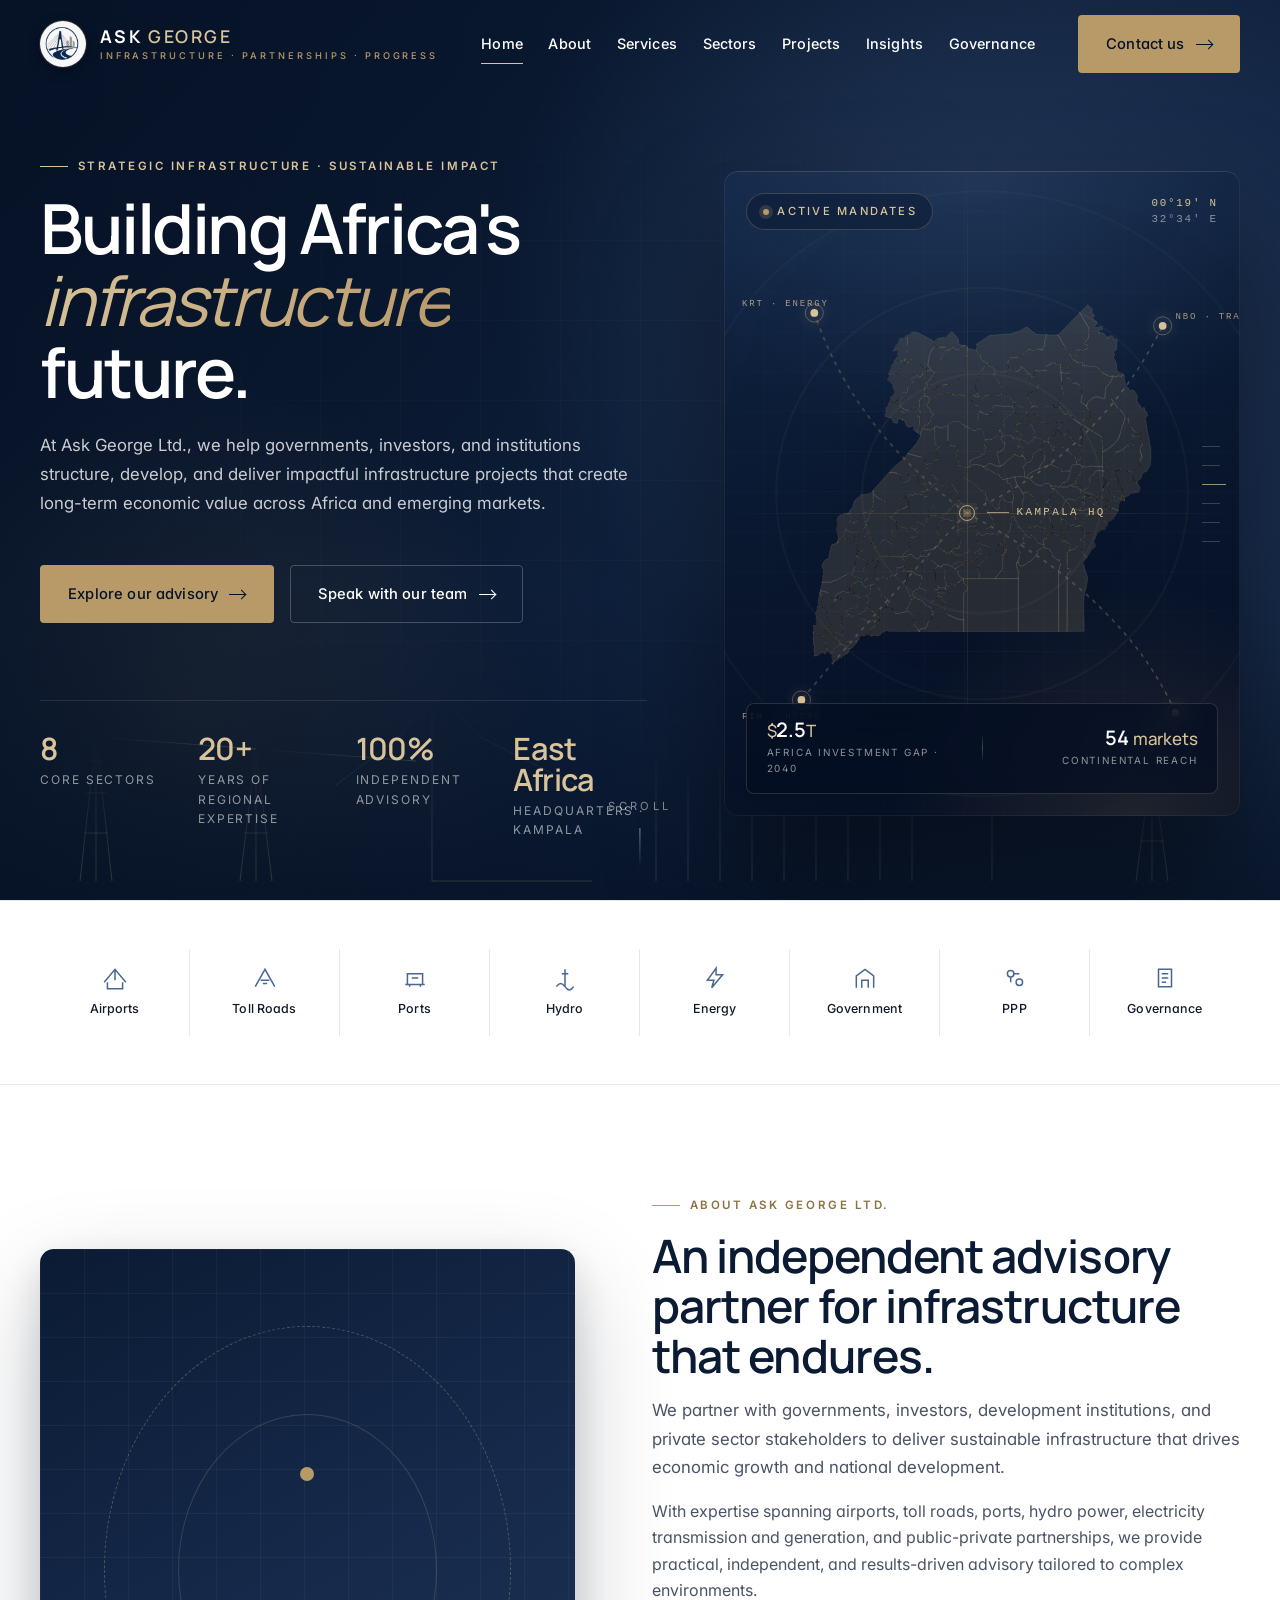
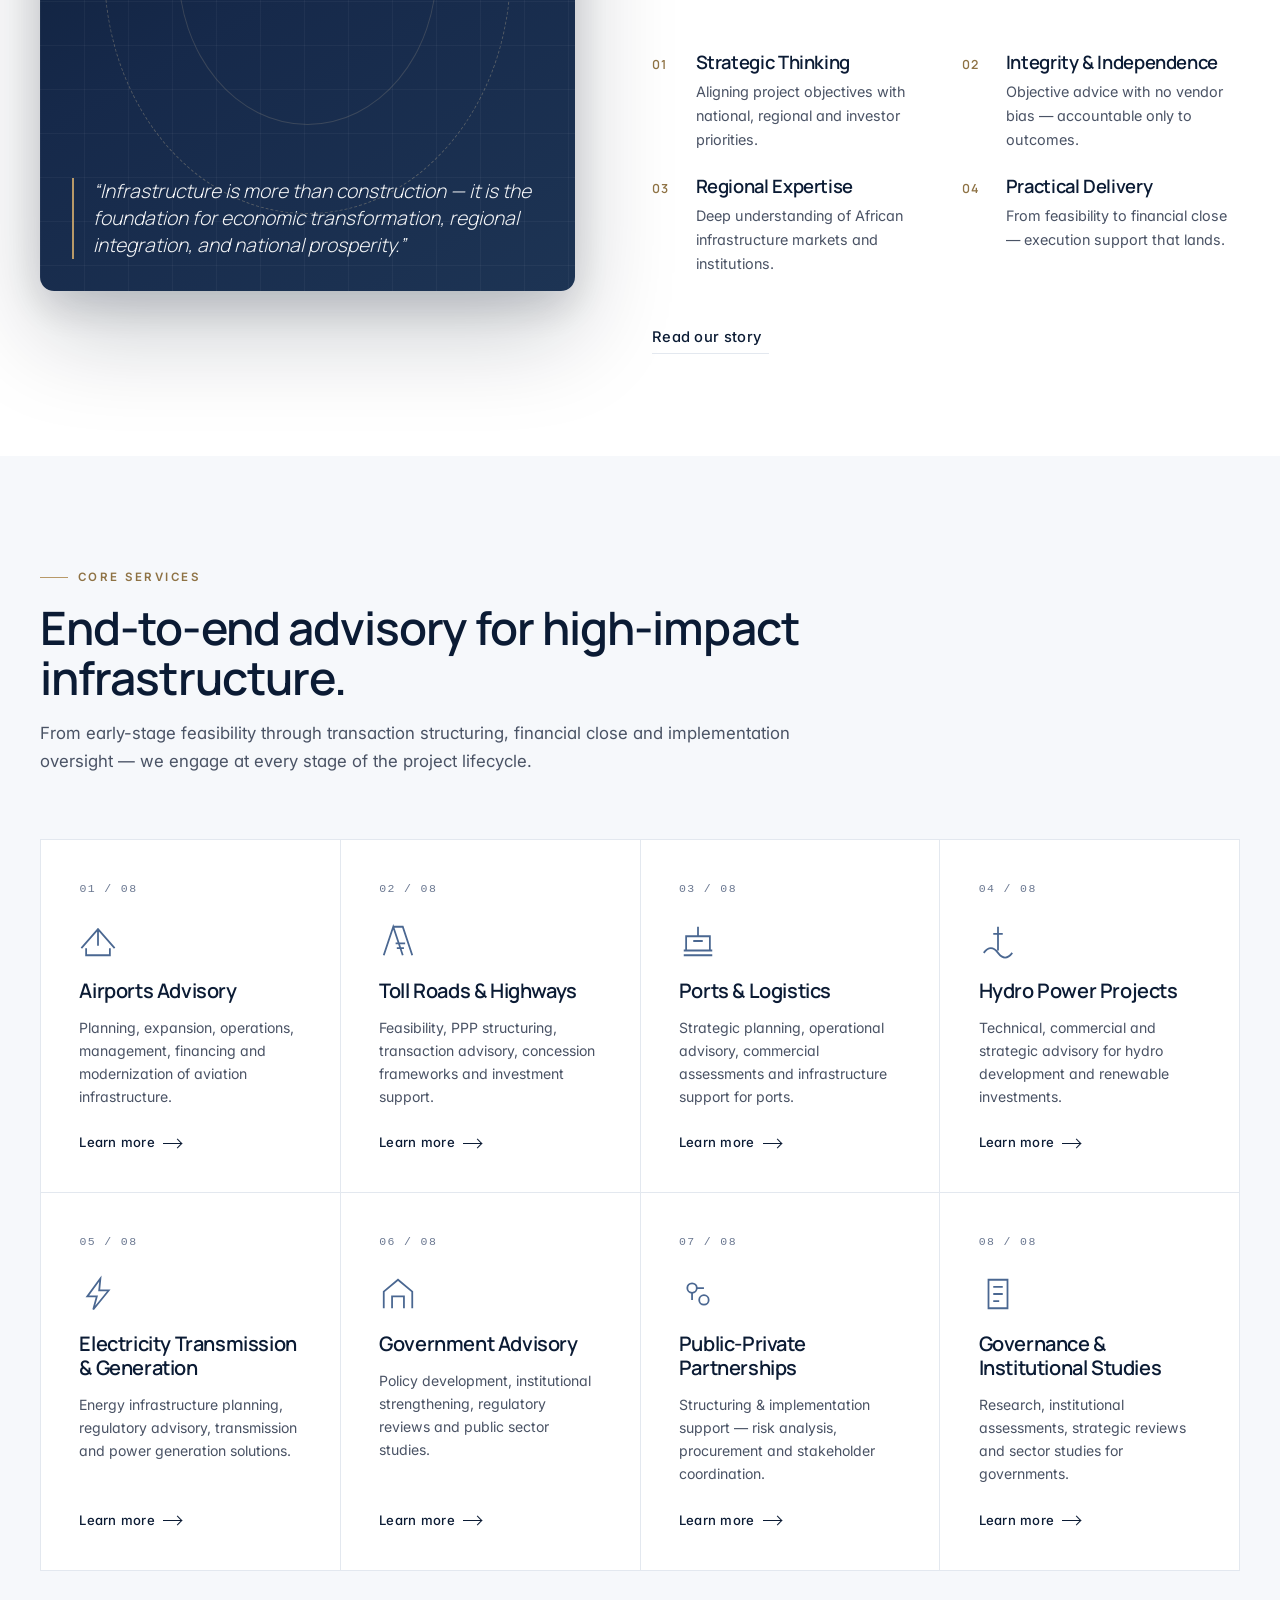
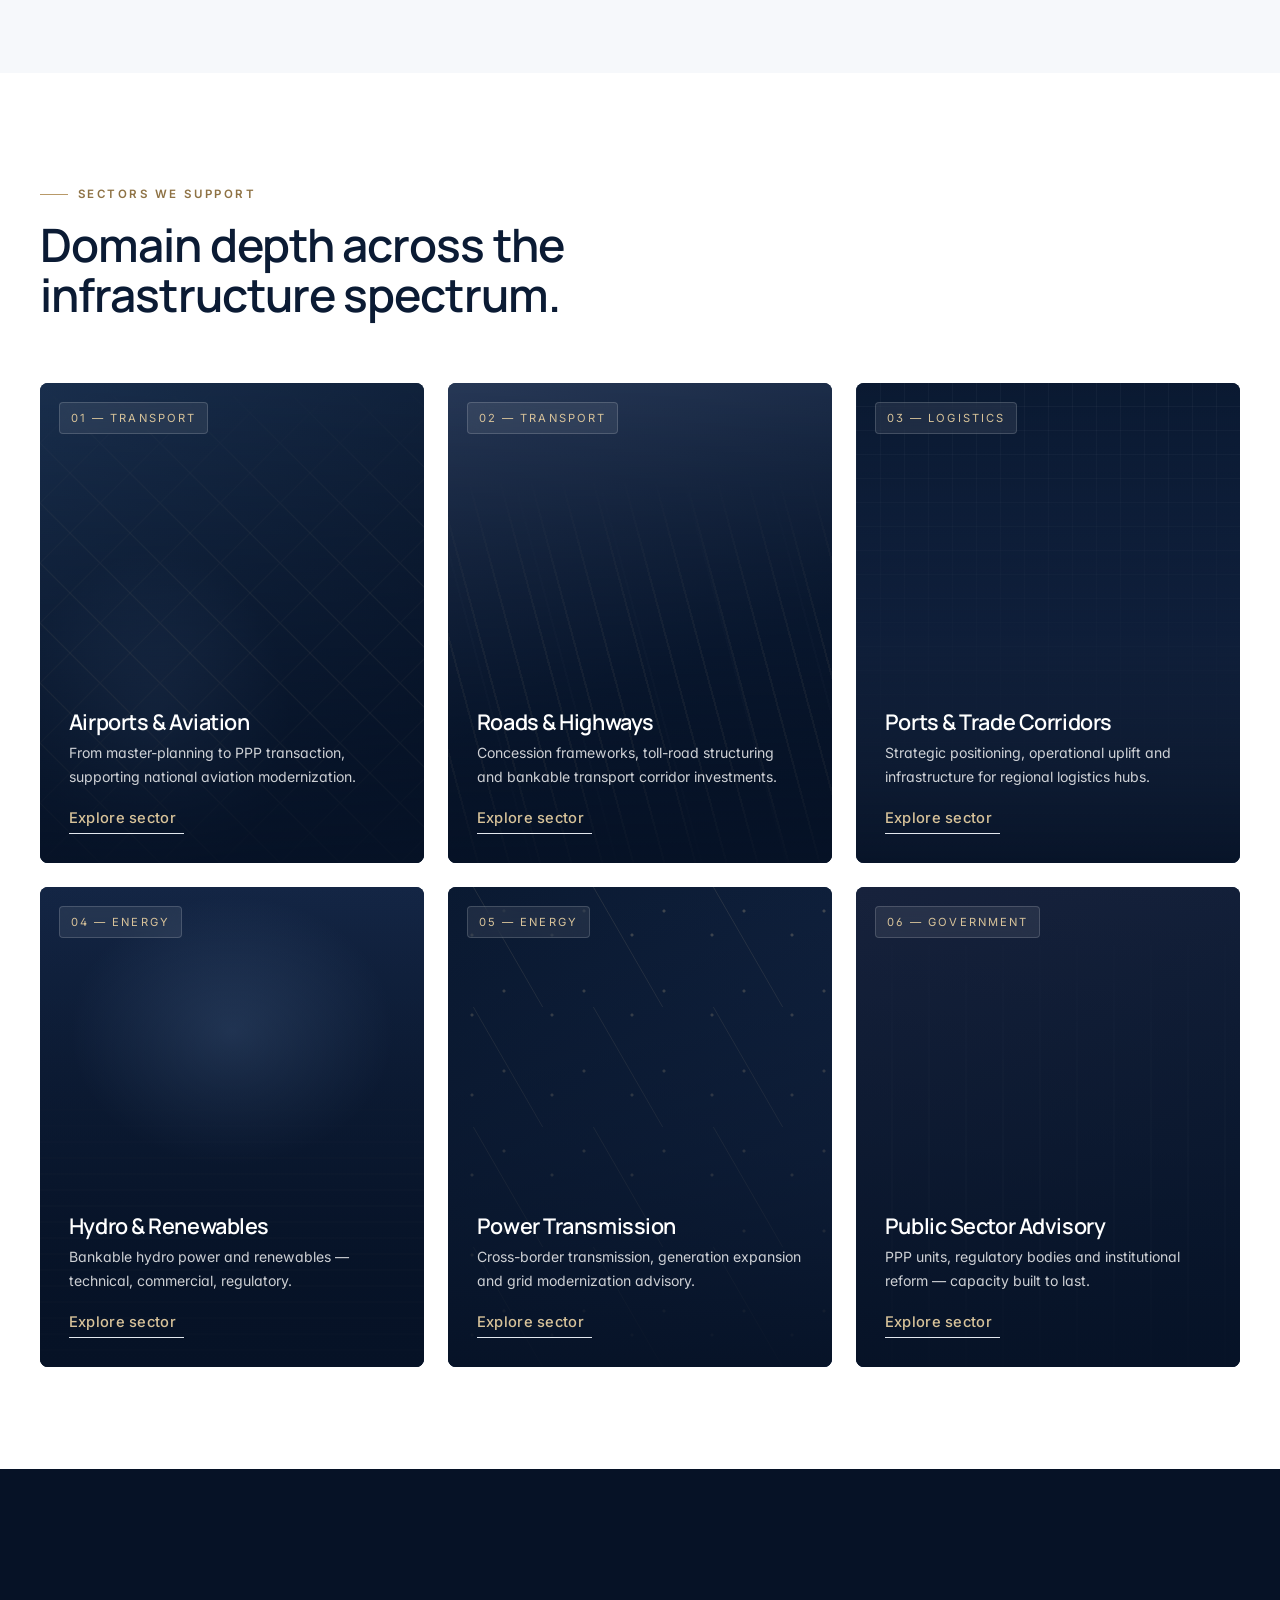
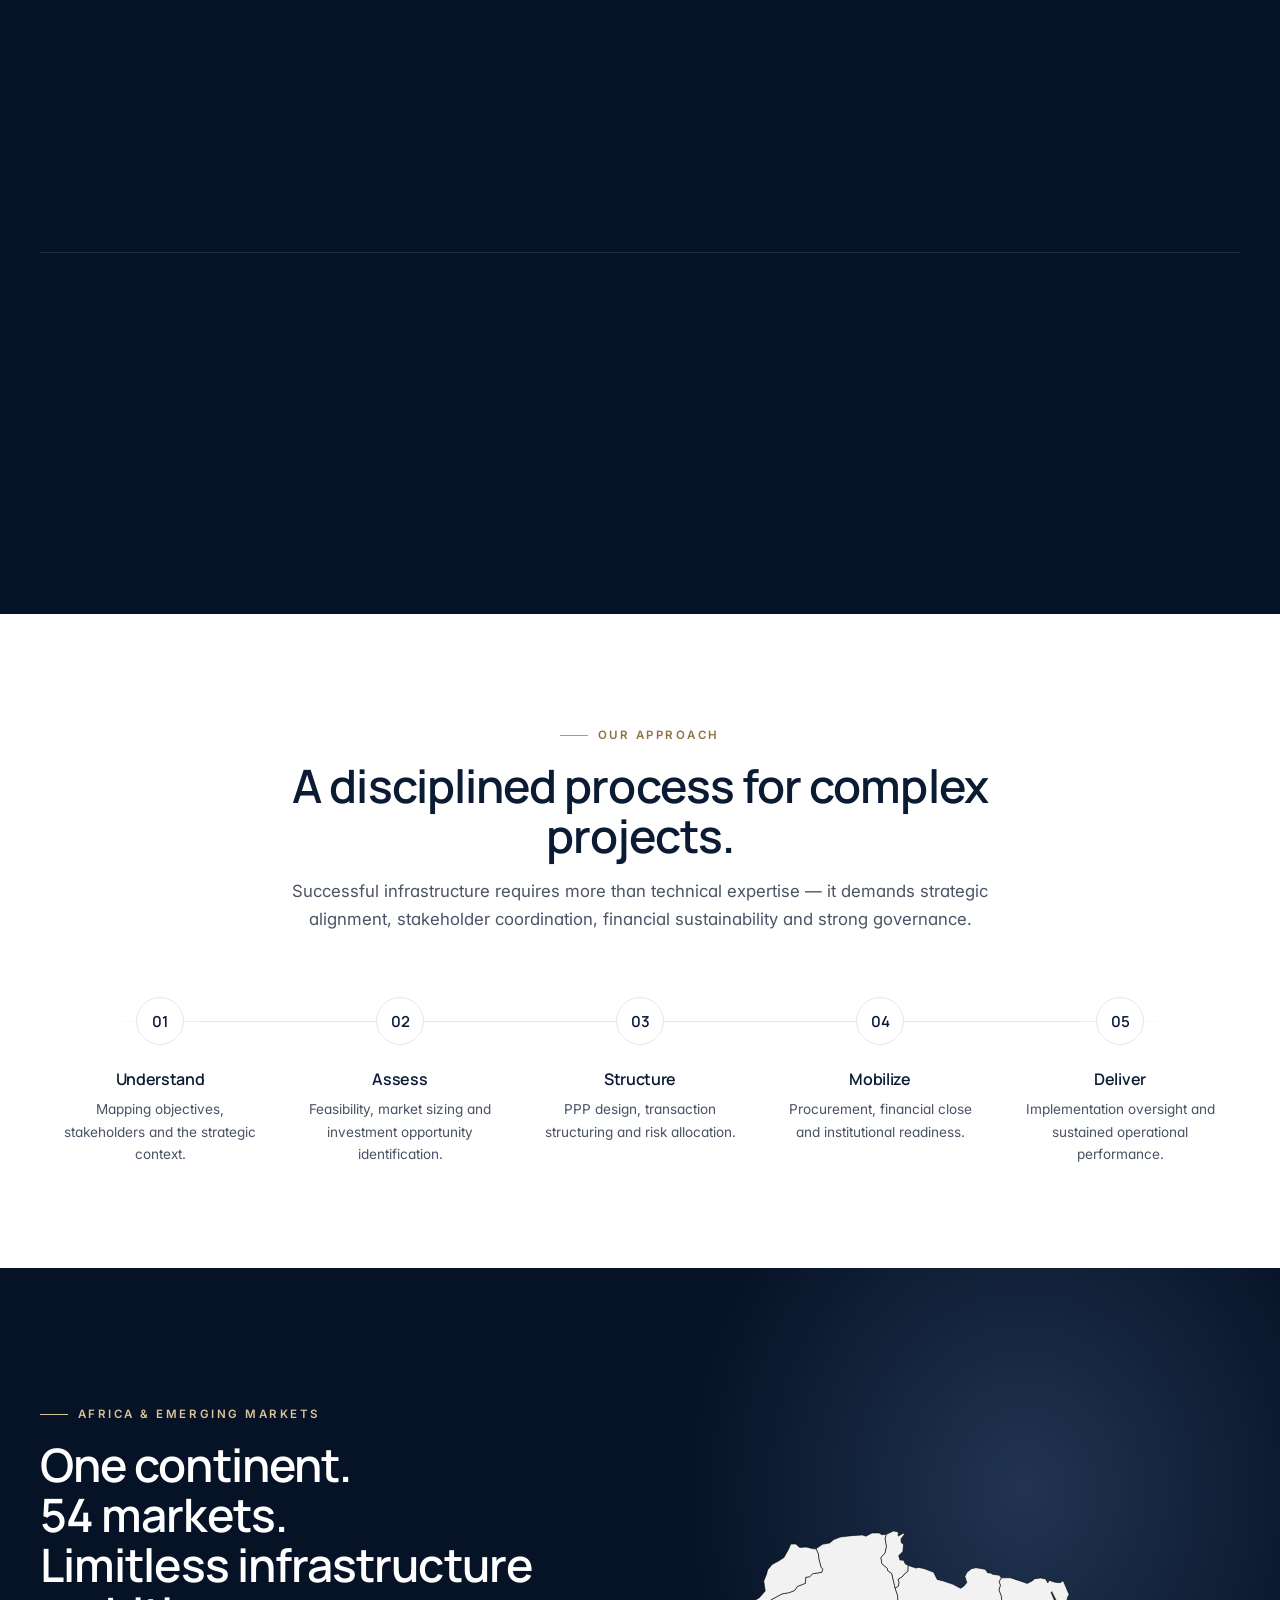
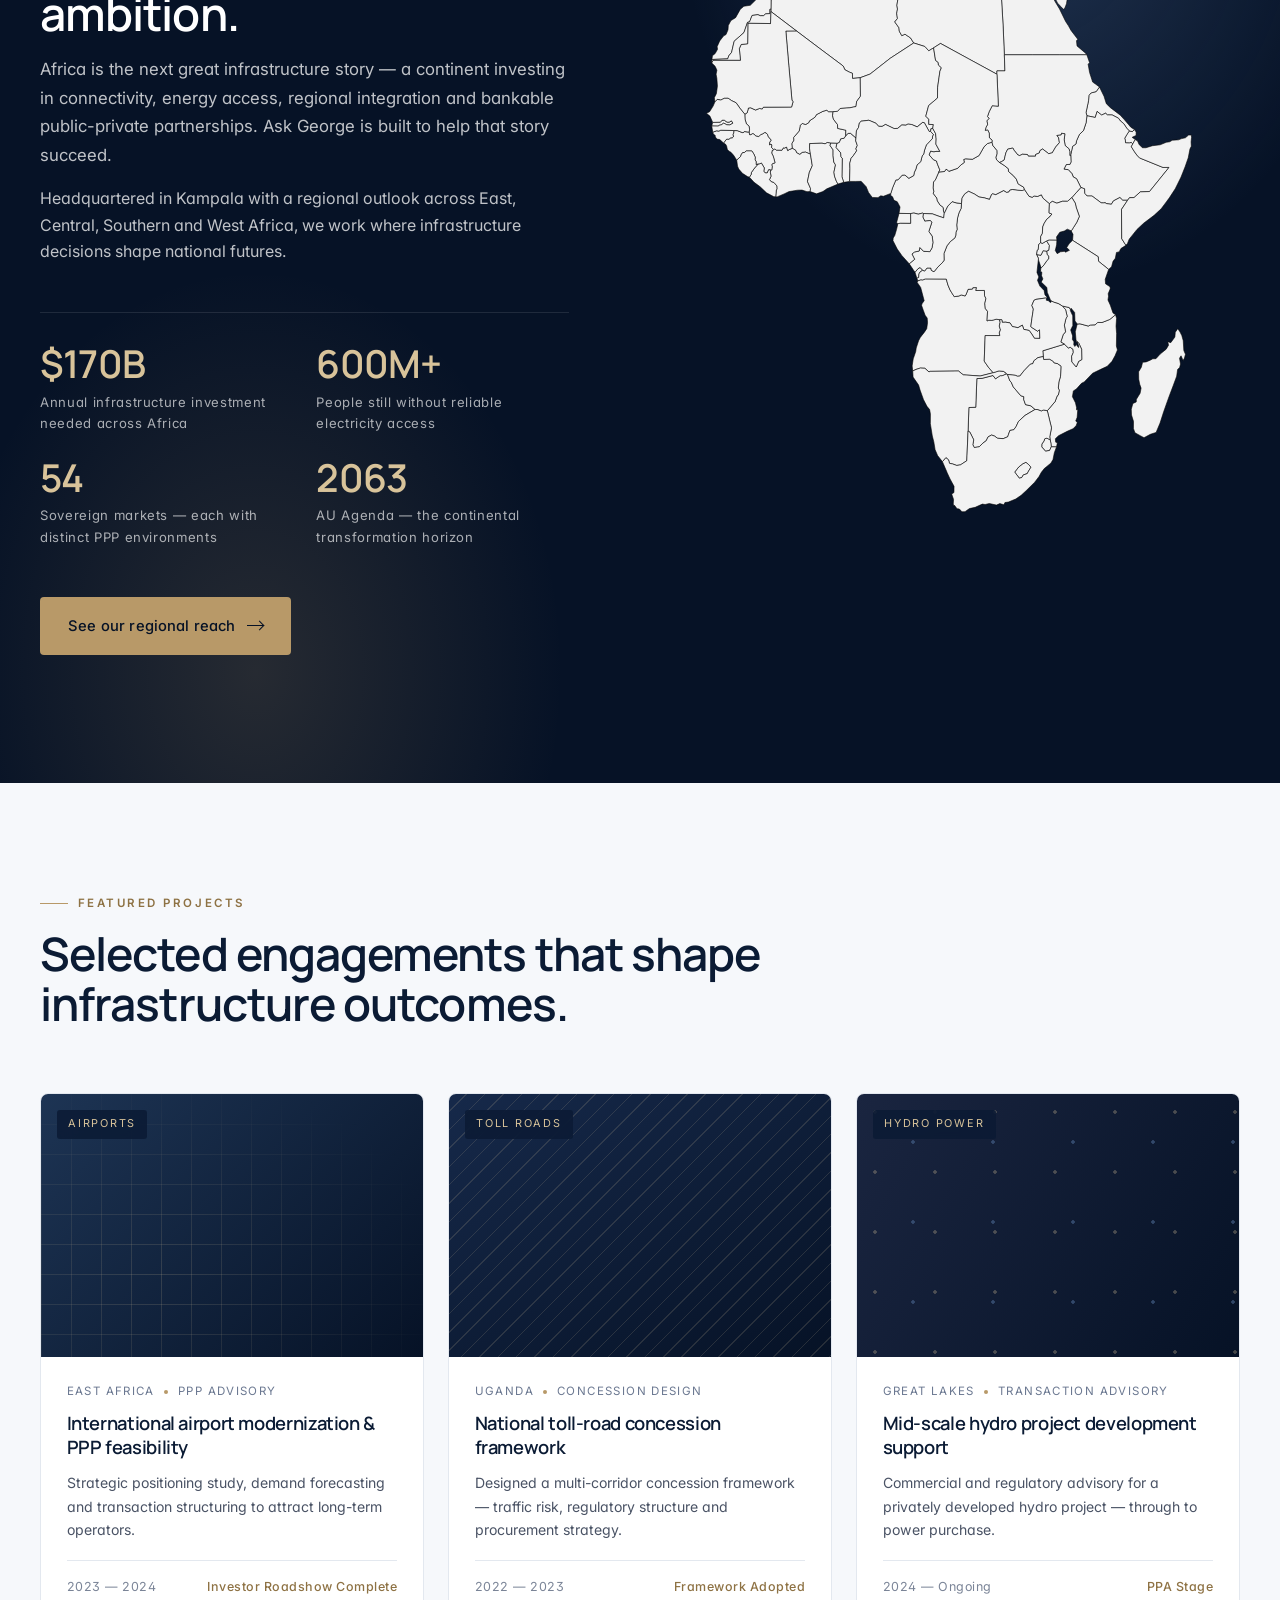
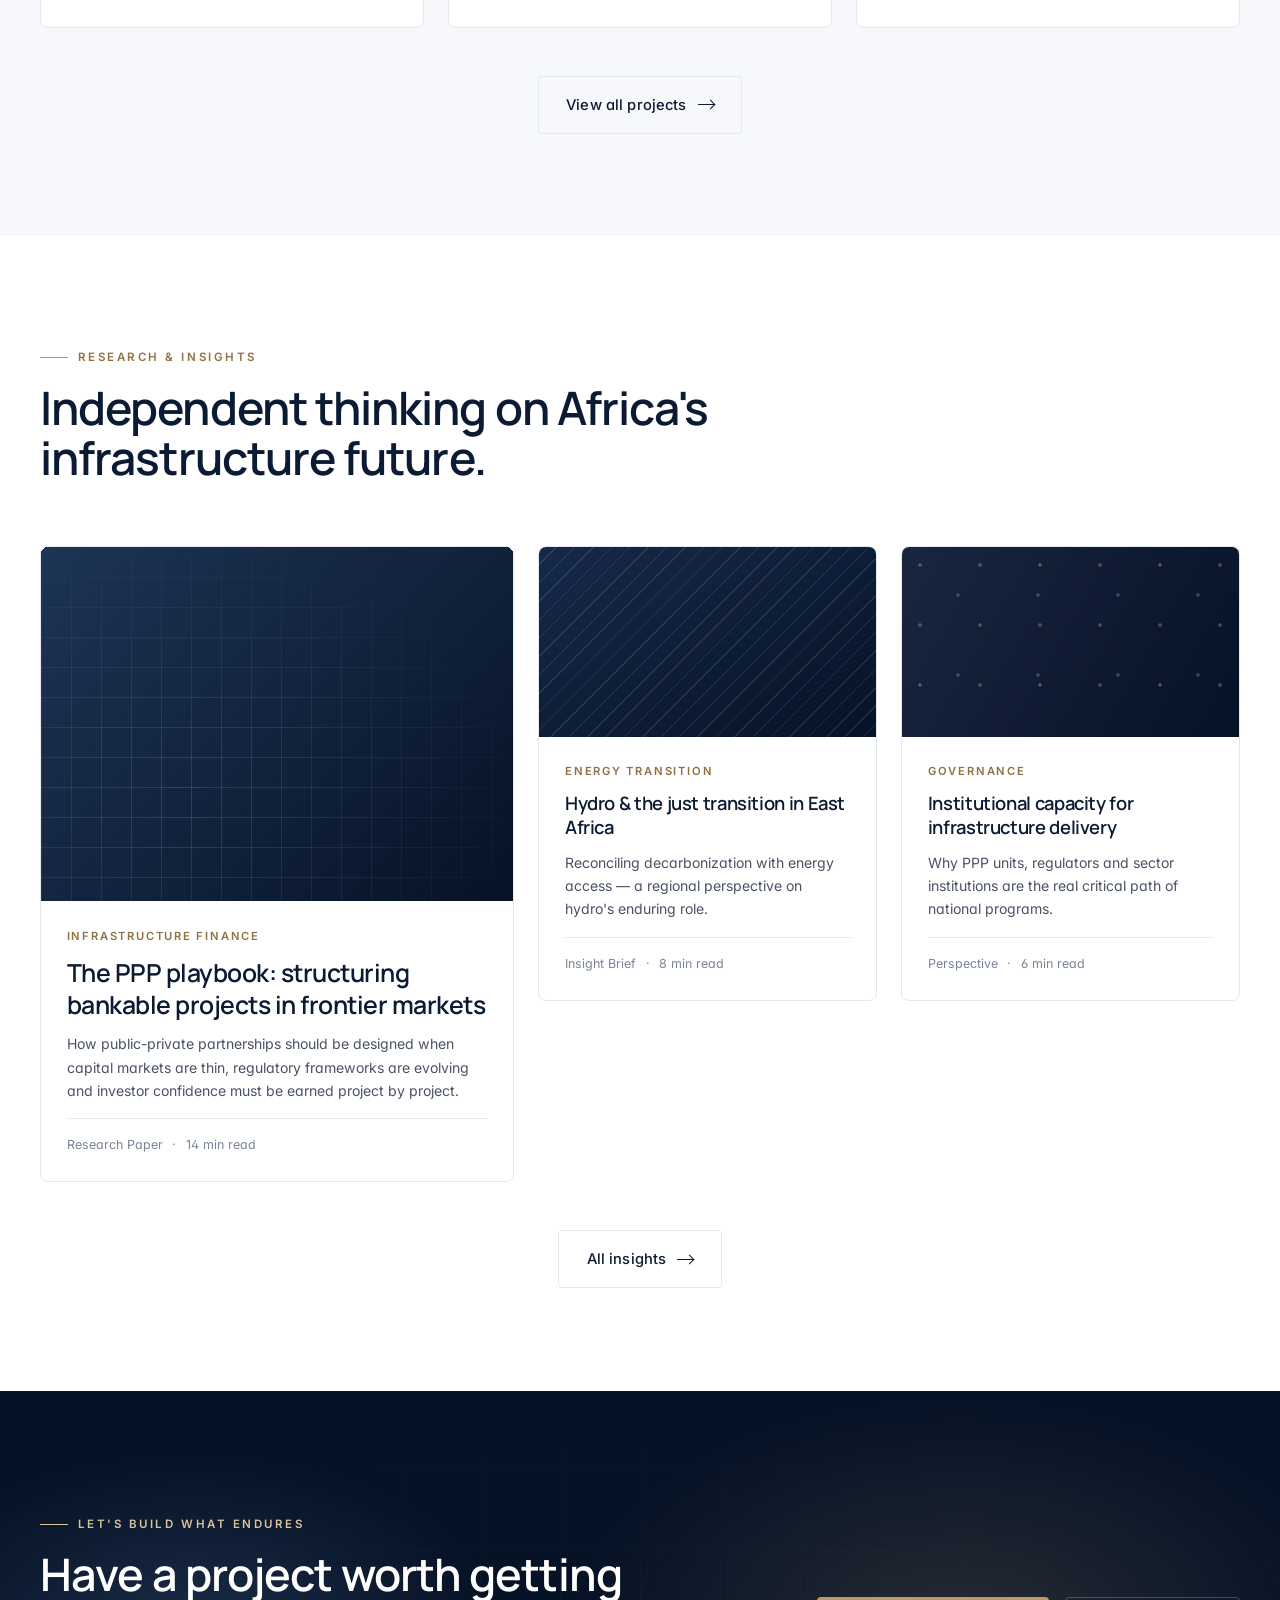
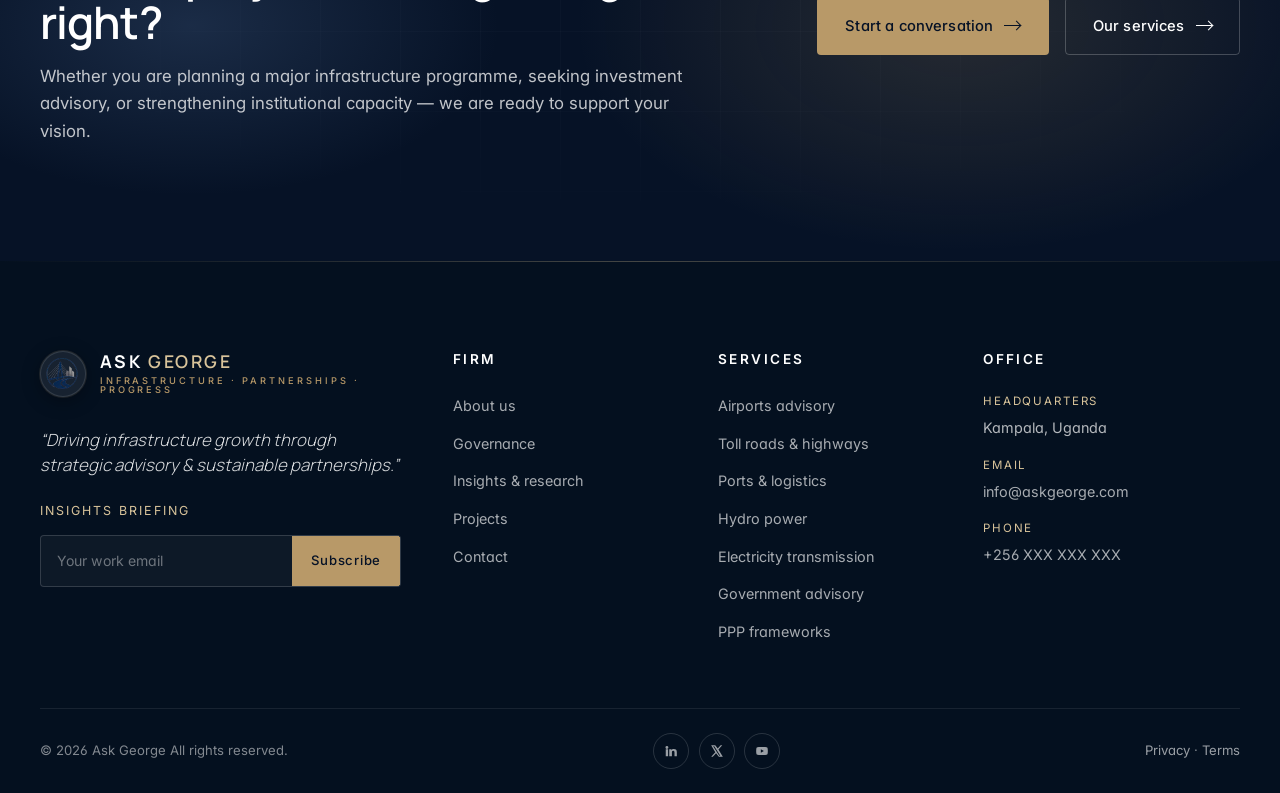
==== commit 19c06c29: "Update index.html" ====
--- a/index.html
+++ b/index.html
@@ -777,7 +777,7 @@
         <a href="index.html" class="brand">
           <span class="brand-mark" aria-hidden="true"><img src="assets/images/logos/ask-george-mark.png" alt="" /></span>
           <span class="brand-text">
-            <span class="ag-name">ASK <span class="ag-george">GEORGE</span><span class="ag-ltd">LTD.</span></span>
+            <span class="ag-name">ASK <span class="ag-george">GEORGE</span><span class="ag-ltd"></span></span>
             <span class="ag-tag">Infrastructure · Partnerships · Progress</span>
           </span>
         </a>
@@ -830,7 +830,7 @@
     </div>
 
     <div class="footer-bottom">
-      <span>© <span data-year>2026</span> Ask George Ltd. All rights reserved.</span>
+      <span>© <span data-year>2026</span> Ask George All rights reserved.</span>
       <div class="footer-socials" aria-label="Social channels">
         <a href="#" aria-label="LinkedIn"><svg viewBox="0 0 24 24" fill="currentColor"><path d="M4.98 3.5a2.5 2.5 0 1 1 0 5 2.5 2.5 0 0 1 0-5ZM3 9h4v12H3V9Zm6 0h3.84v1.64h.05c.54-.98 1.85-2 3.81-2C20.74 8.64 22 10.7 22 14v7h-4v-6.2c0-1.48-.03-3.38-2.06-3.38-2.07 0-2.38 1.6-2.38 3.27V21H9V9Z"/></svg></a>
         <a href="#" aria-label="X / Twitter"><svg viewBox="0 0 24 24" fill="currentColor"><path d="M18.244 2H21l-6.555 7.49L22 22h-6.828l-4.77-6.142L4.8 22H2.043l7.014-8.013L2 2h6.914l4.31 5.7L18.244 2Zm-2.394 18h1.83L7.32 4H5.36L15.85 20Z"/></svg></a>
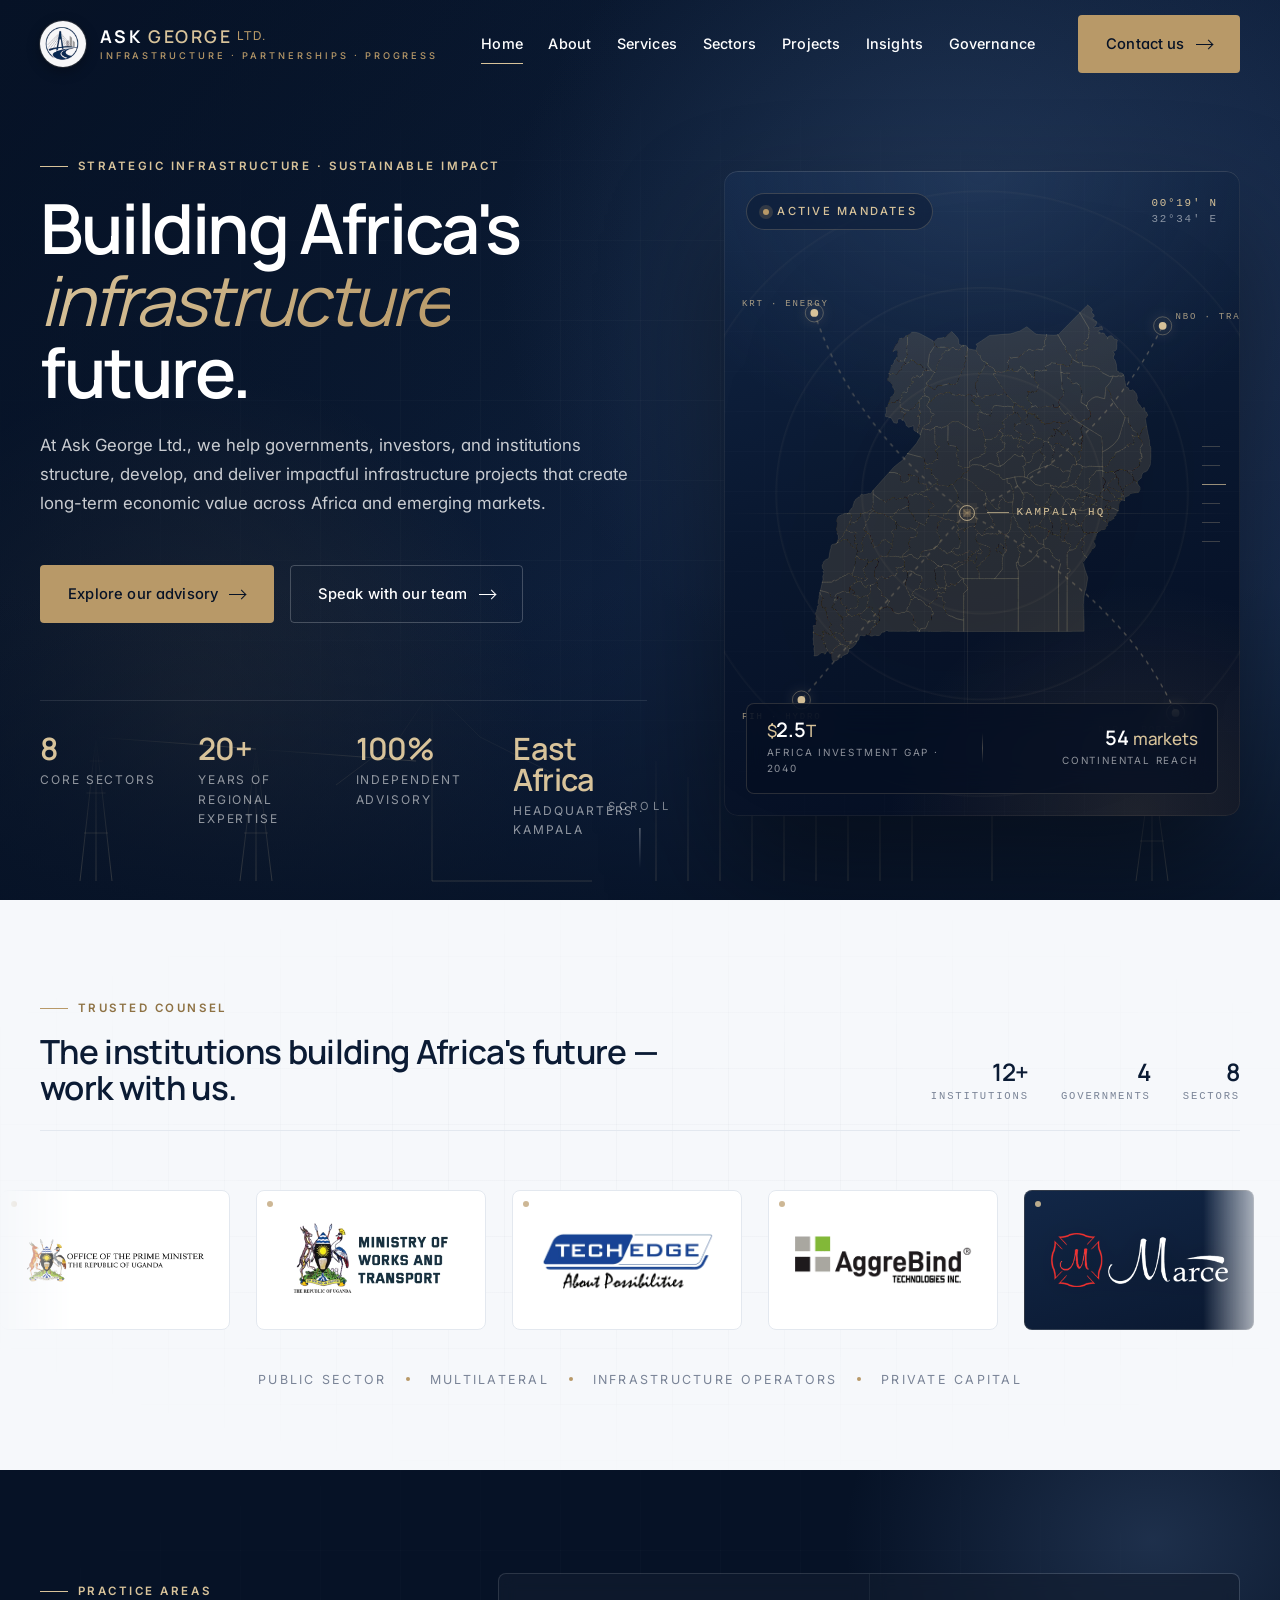
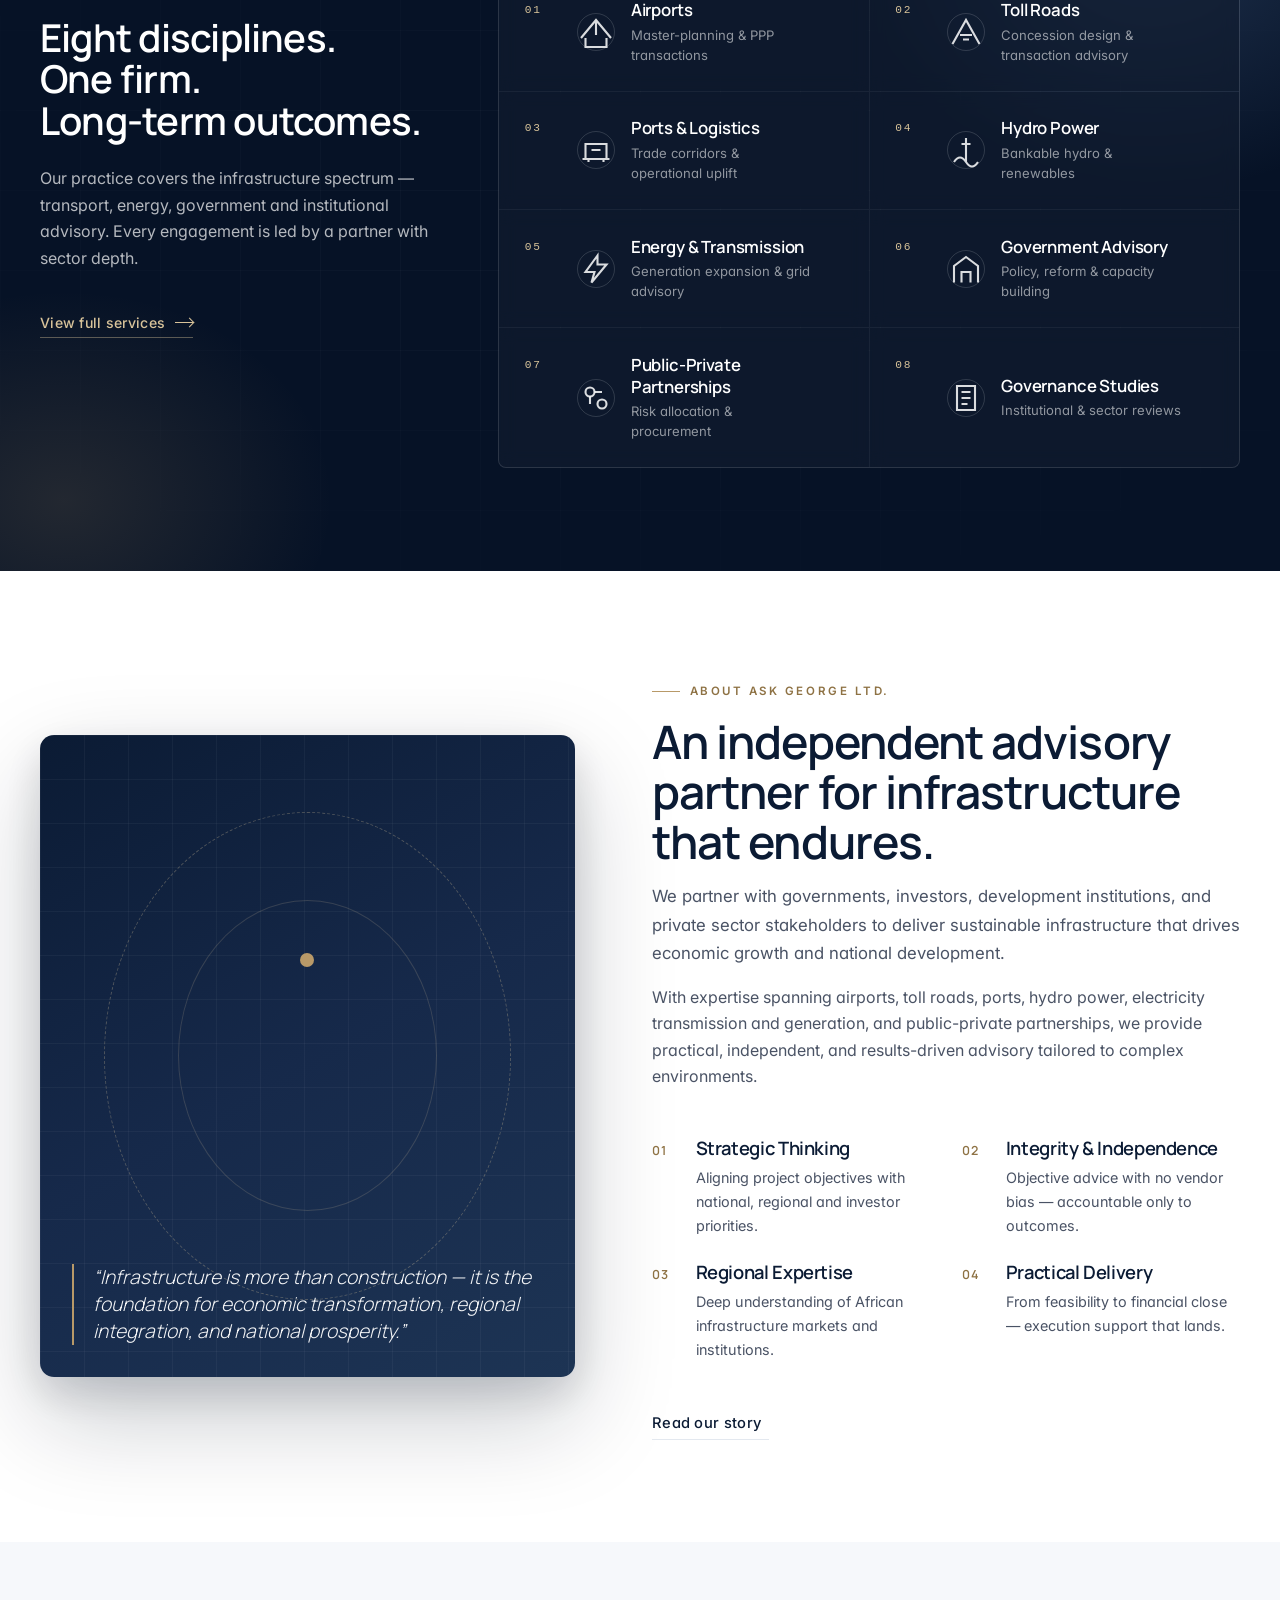
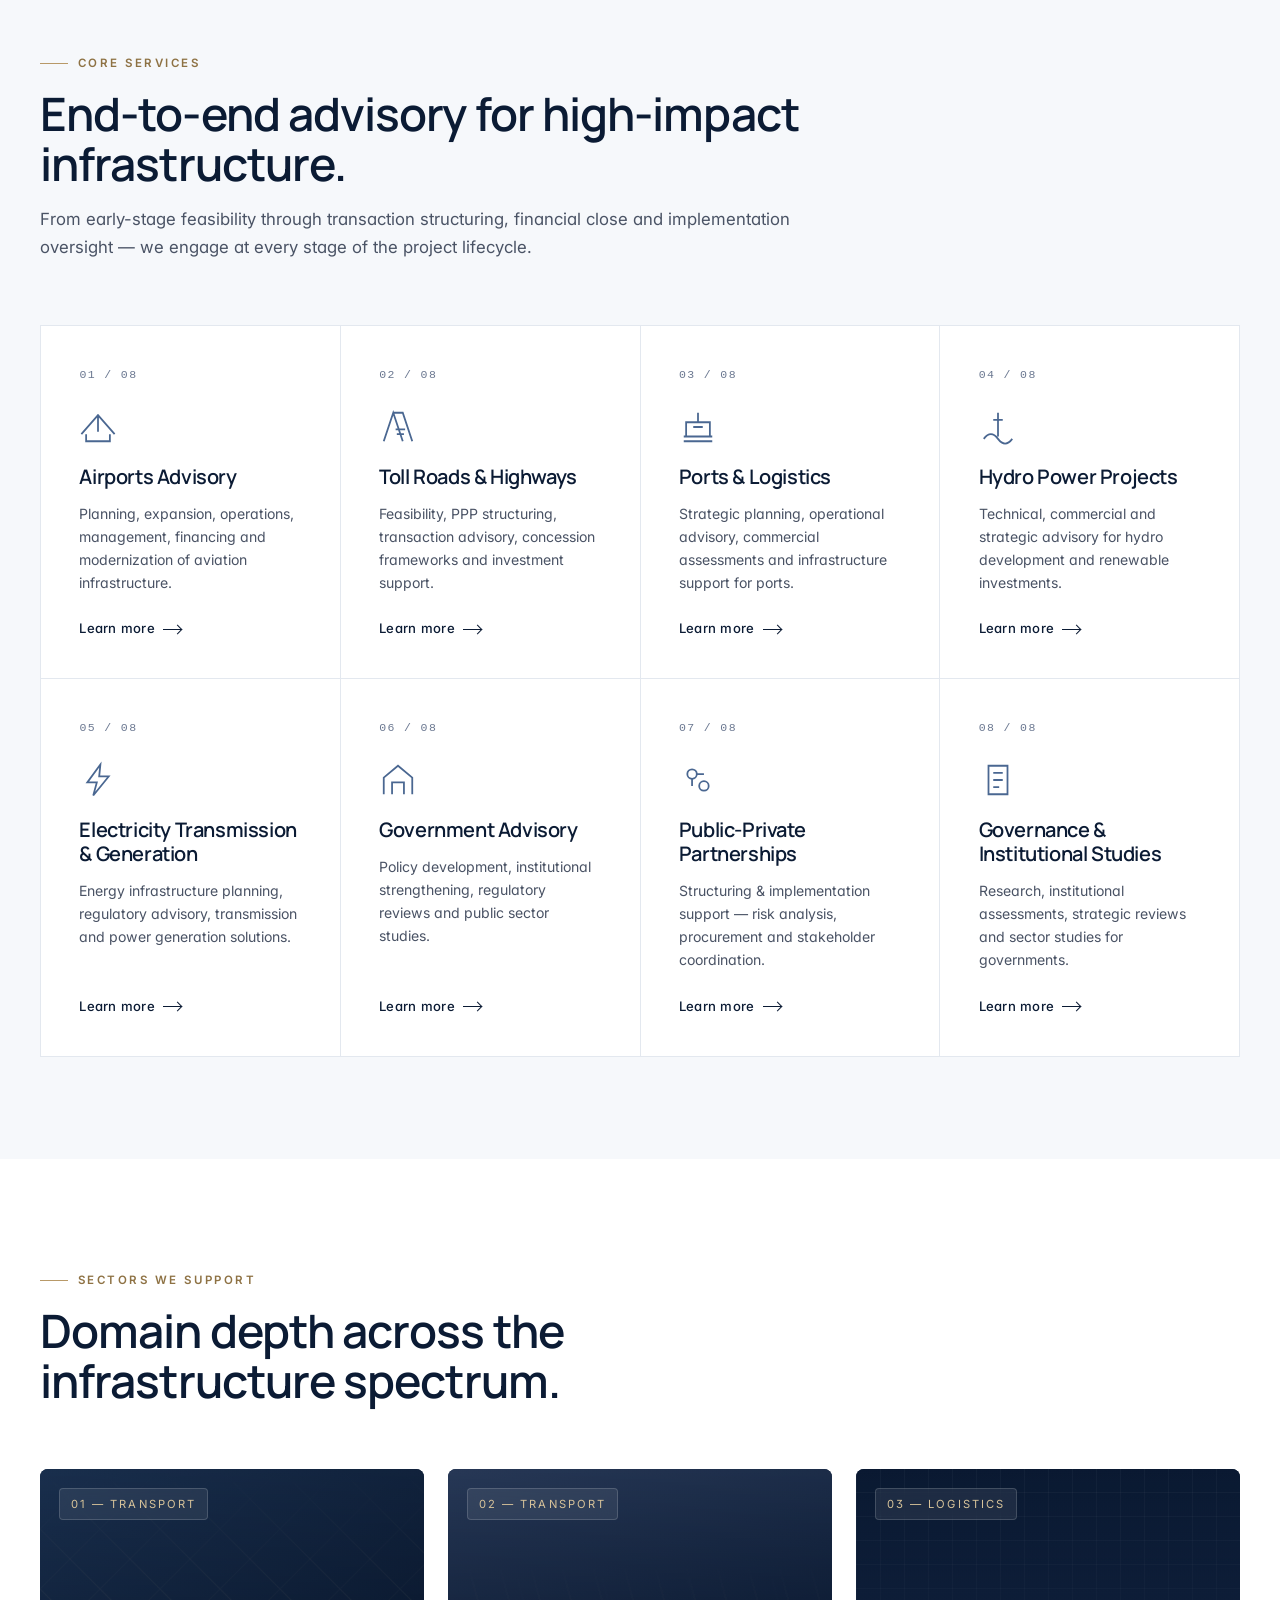
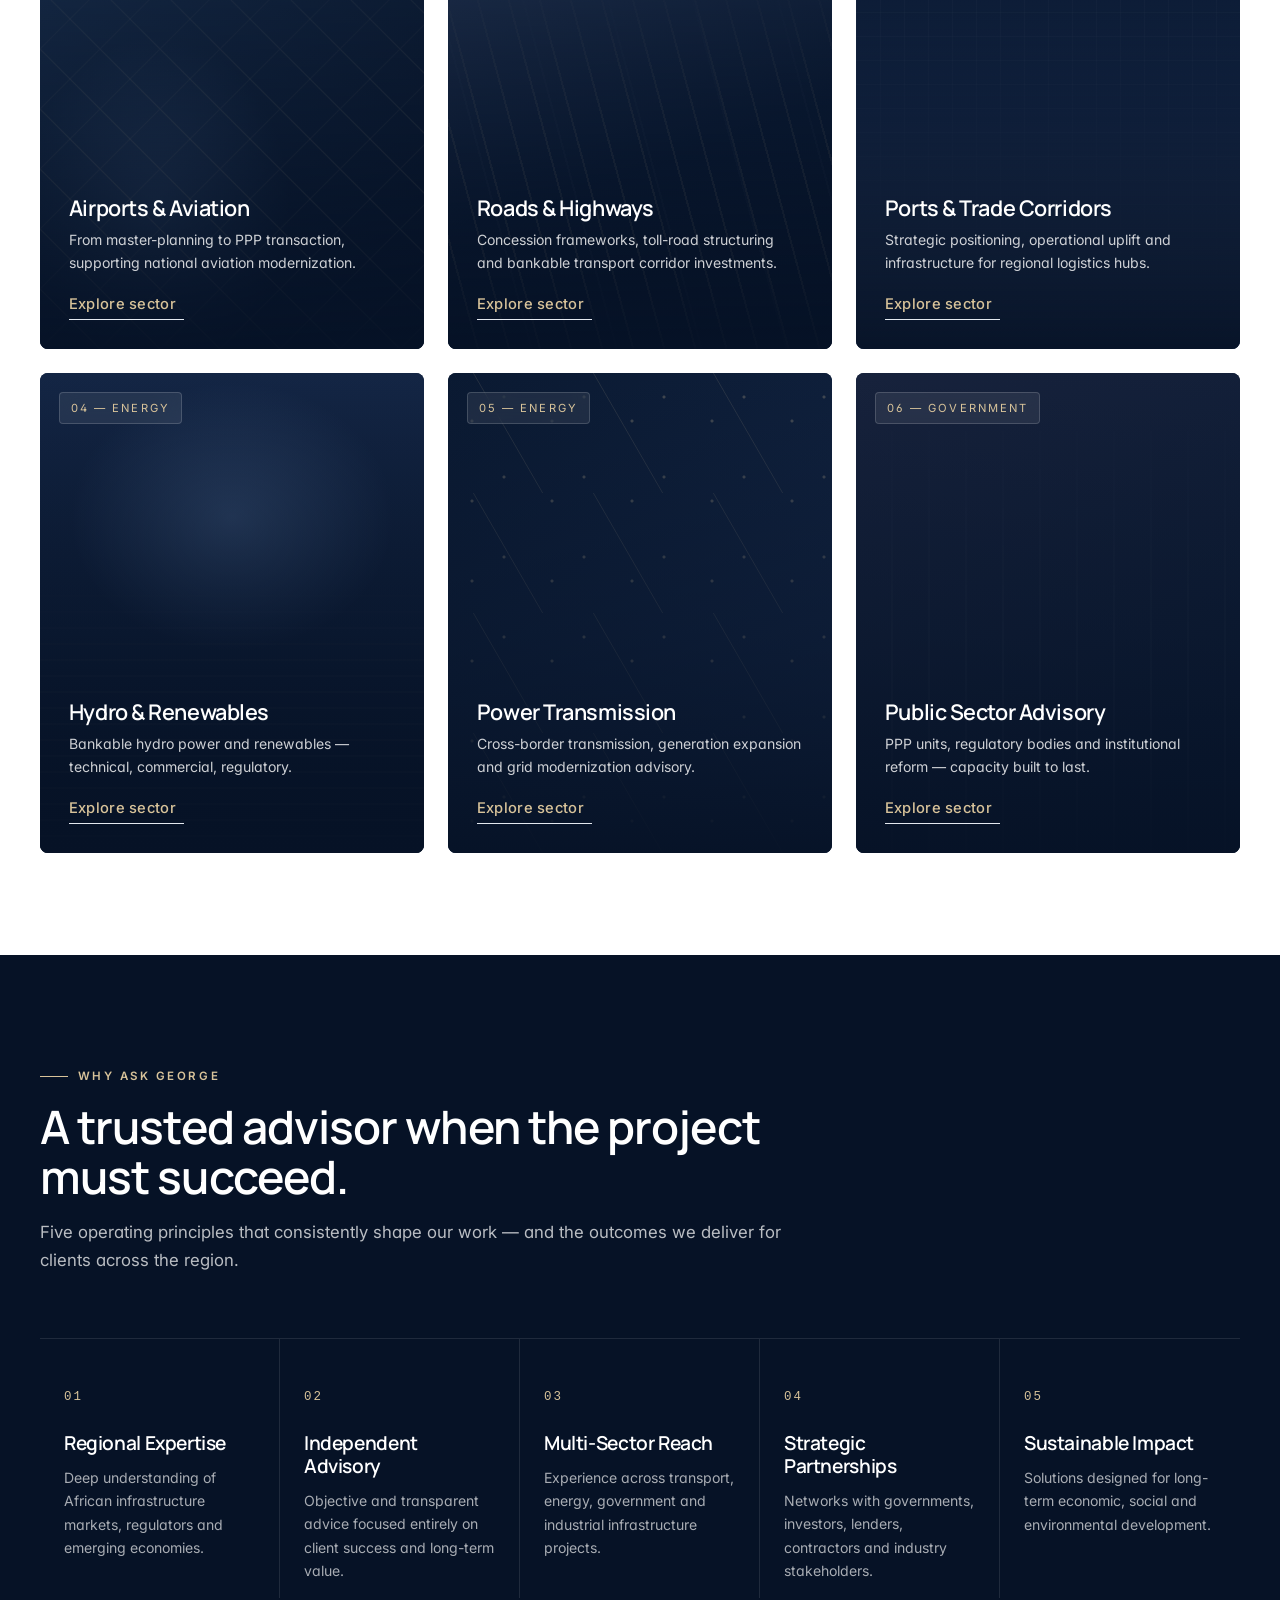
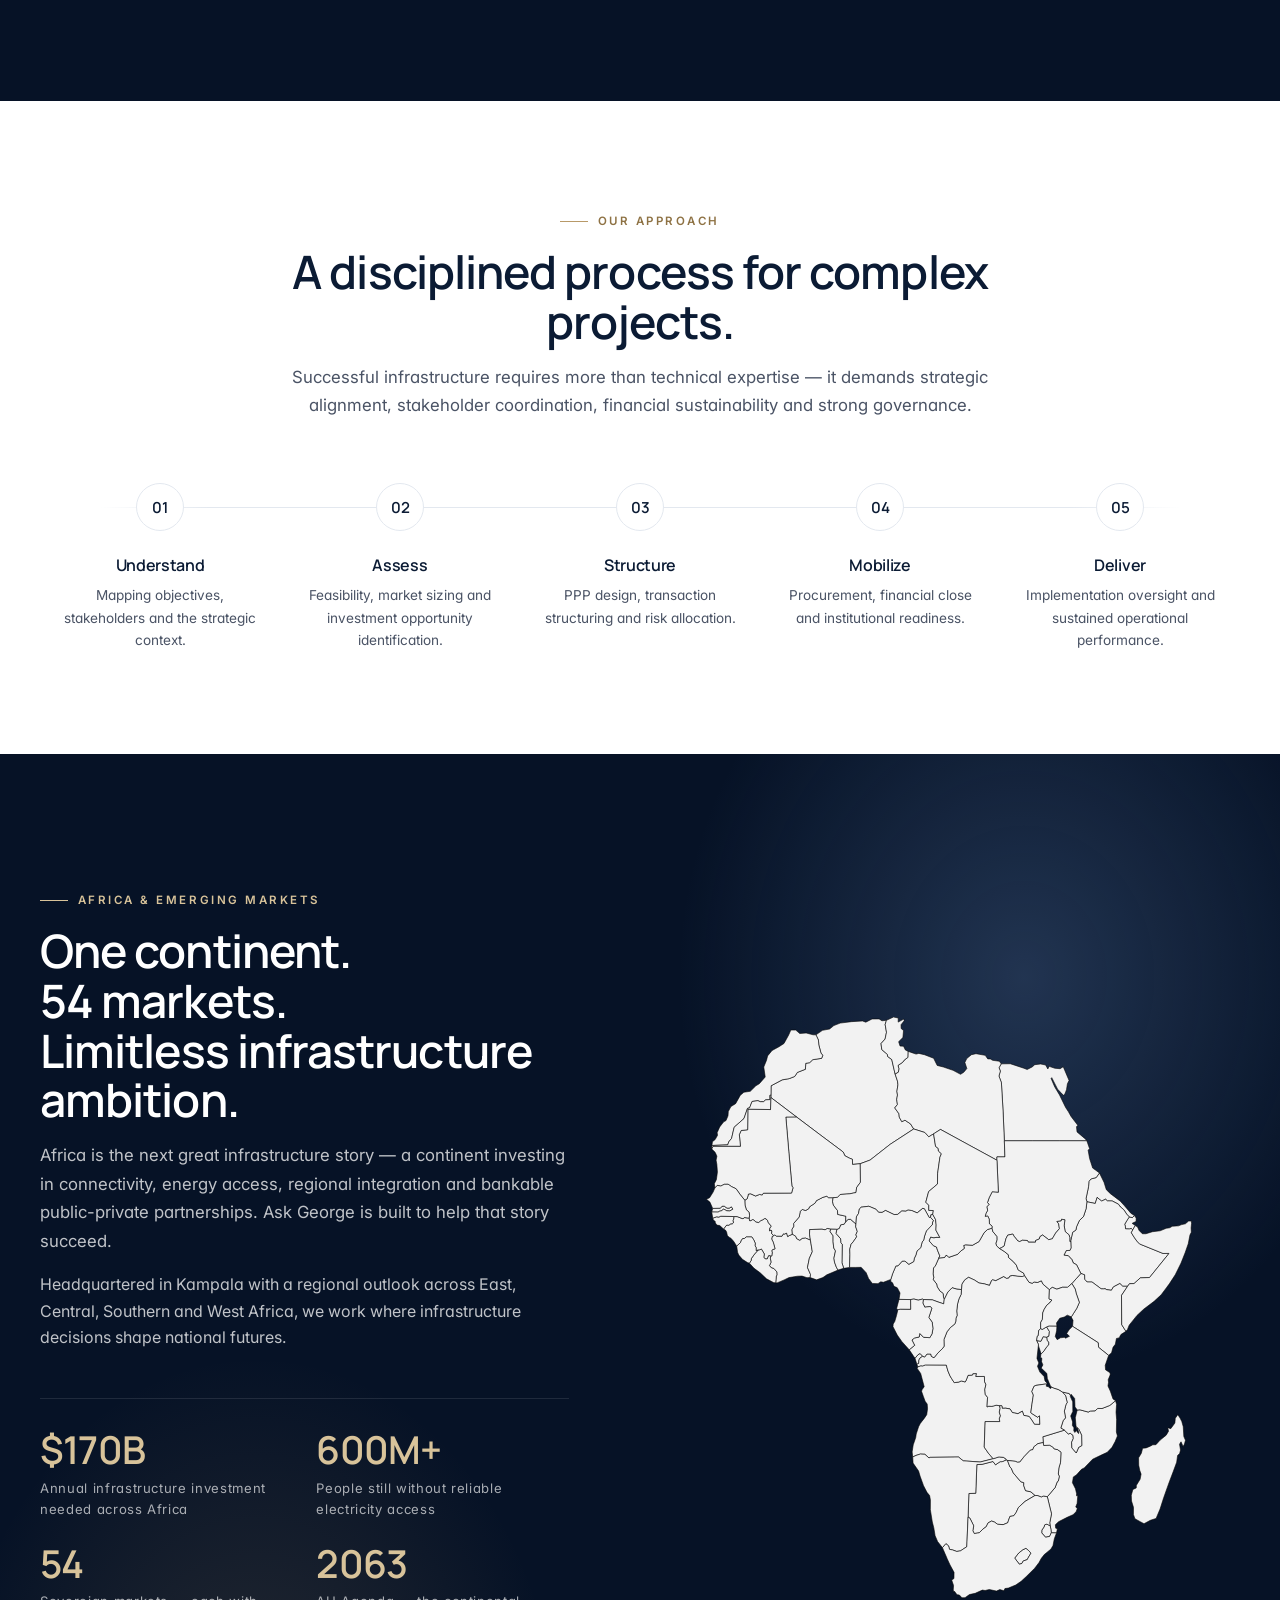
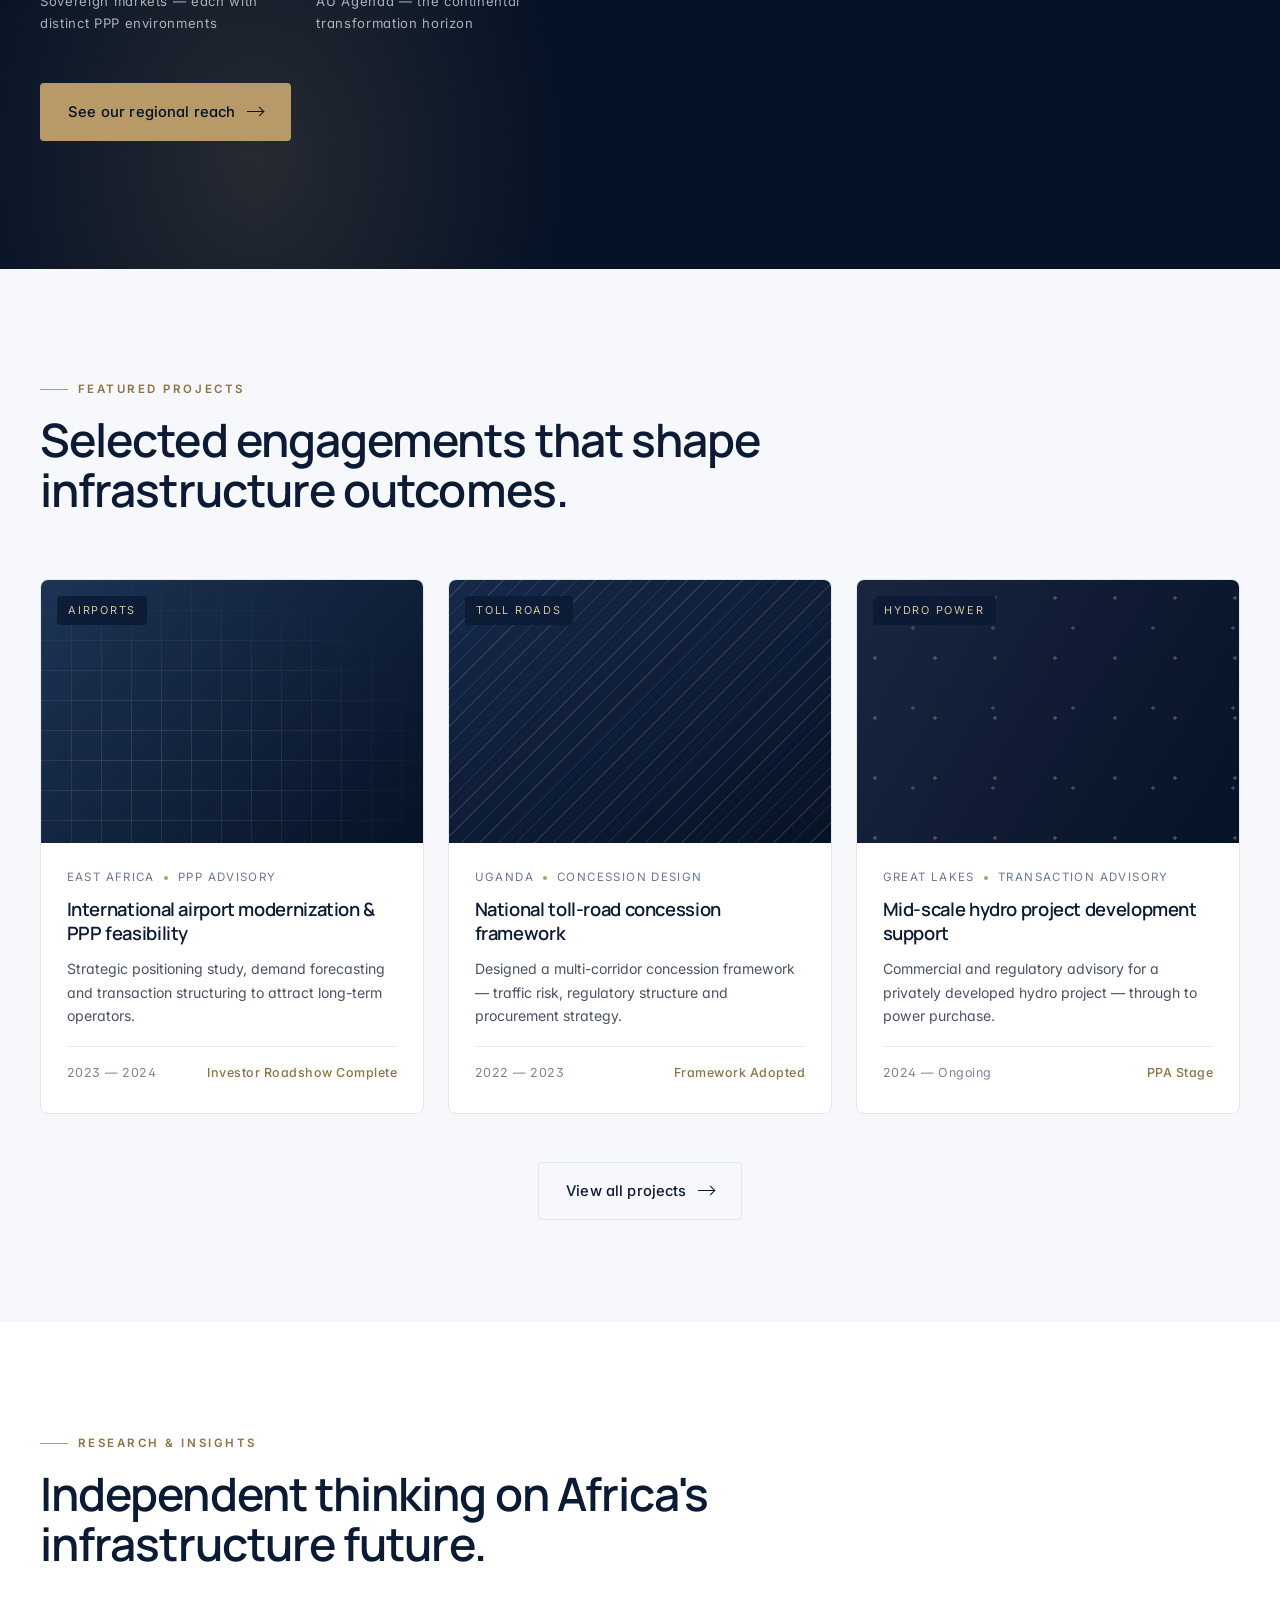
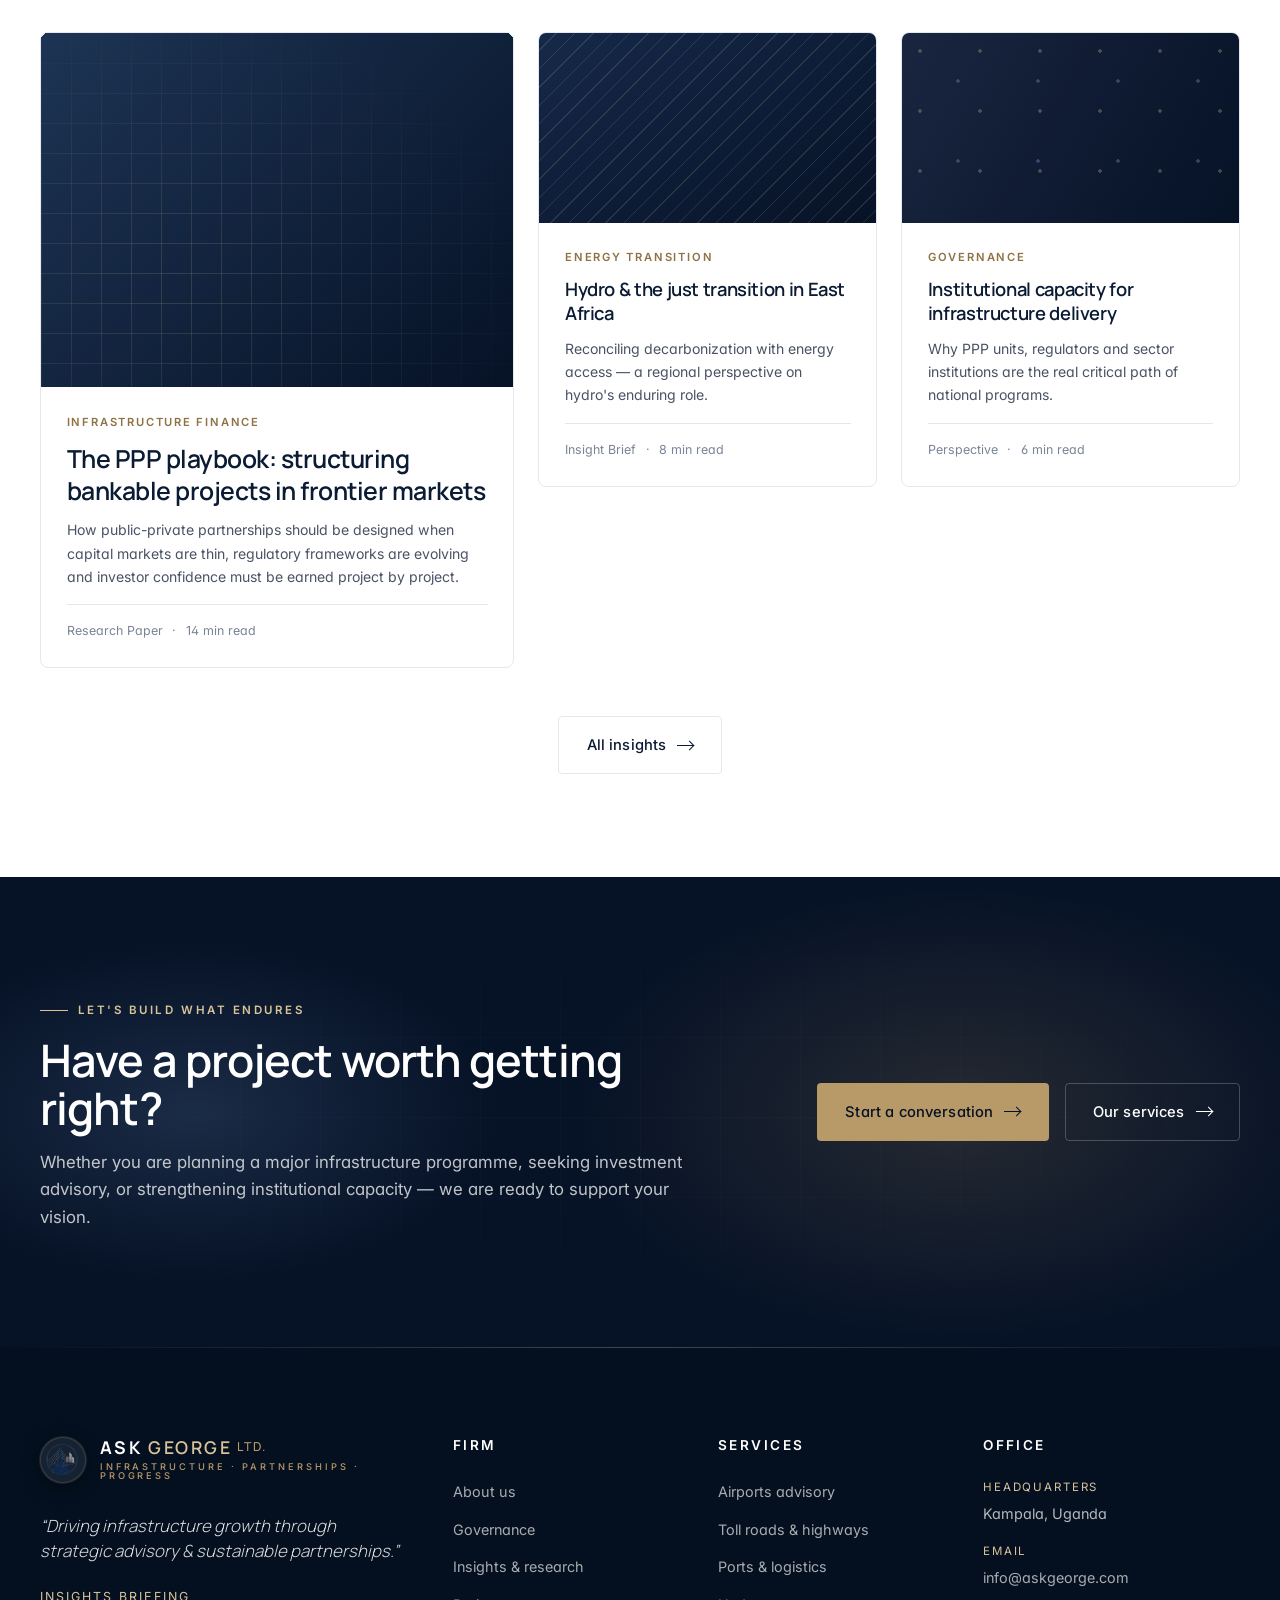
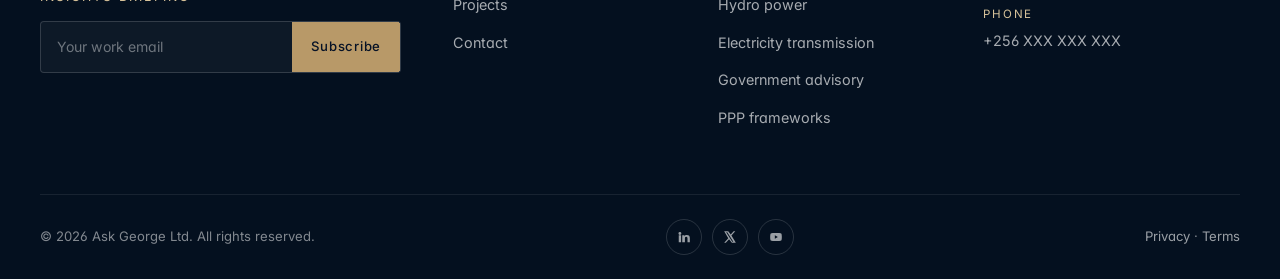
==== commit db0d776c: "Add files via upload" ====
--- a/index.html
+++ b/index.html
@@ -4,7 +4,7 @@
   <meta charset="utf-8" />
   <meta name="viewport" content="width=device-width, initial-scale=1, viewport-fit=cover" />
   <meta name="theme-color" content="#061226" />
-  <title>Ask George — Strategic Infrastructure Advisory across Africa & Emerging Markets</title>
+  <title>Ask George Ltd. — Strategic Infrastructure Advisory across Africa & Emerging Markets</title>
   <meta name="description" content="Ask George Ltd. is a specialist infrastructure and government advisory consultancy delivering strategic solutions for transformative projects across Africa and emerging markets." />
 
   <!-- Open Graph -->
@@ -17,7 +17,7 @@
   <!-- Fonts (Inter + Manrope) — replace with self-hosted in /assets/fonts for production WP build -->
   <link rel="preconnect" href="https://fonts.googleapis.com" />
   <link rel="preconnect" href="https://fonts.gstatic.com" crossorigin />
-  <link rel="stylesheet" href="https://fonts.googleapis.com/css2?family=Inter:wght@300;400;500;600;700&family=Manrope:wght@300;400;500;600;700&display=swap" />
+  <link rel="stylesheet" href="https://fonts.googleapis.com/css2?family=Inter:wght@300;400;500;600;700&family=Manrope:wght@300;400;500;600;700&family=Caveat:wght@500;600&display=swap" />
 
   <!-- Stylesheets — order matters: tokens → responsive → animation → utilities -->
   <link rel="stylesheet" href="assets/css/main.css" />
@@ -38,7 +38,7 @@
       <a href="index.html" class="brand" aria-label="Ask George Ltd. — Home">
         <span class="brand-mark" aria-hidden="true"><img src="assets/images/logos/ask-george-mark.png" alt="" /></span>
         <span class="brand-text">
-          <span class="ag-name">ASK <span class="ag-george">GEORGE</span><span class="ag-ltd"></span></span>
+          <span class="ag-name">ASK <span class="ag-george">GEORGE</span><span class="ag-ltd">LTD.</span></span>
           <span class="ag-tag">Infrastructure · Partnerships · Progress</span>
         </span>
       </a>
@@ -255,42 +255,127 @@
 </section>
 
 <!-- =========================================================
-     EXPERTISE STRIP  (WP: dynamic via CPT 'service')
-     ========================================================= -->
-<section class="expertise-strip" aria-label="Our expertise">
+     PARTNERS  (WP: CPT 'partner' loop)
+     Editorial credibility band — anchored header, framed marquee.
+     ========================================================= -->
+<section class="partners-section" aria-label="Partners and clients">
   <div class="container container--wide">
-    <div class="strip-grid" data-reveal="fade">
-      <div class="strip-item">
-        <svg viewBox="0 0 24 24" fill="none" stroke="currentColor" stroke-width="1.4"><path d="M2 16 L12 4 L22 16 M5 16 V22 H19 V16 M12 4 V14"/></svg>
-        <span class="label">Airports</span>
-      </div>
-      <div class="strip-item">
-        <svg viewBox="0 0 24 24" fill="none" stroke="currentColor" stroke-width="1.4"><path d="M3 20 L12 4 L21 20 M8 14 H16 M10 17 H14"/></svg>
-        <span class="label">Toll Roads</span>
-      </div>
-      <div class="strip-item">
-        <svg viewBox="0 0 24 24" fill="none" stroke="currentColor" stroke-width="1.4"><path d="M3 18 H21 M5 18 V8 H19 V18 M9 12 H15 M7 18 V20 M17 18 V20"/></svg>
-        <span class="label">Ports</span>
-      </div>
-      <div class="strip-item">
-        <svg viewBox="0 0 24 24" fill="none" stroke="currentColor" stroke-width="1.4"><path d="M4 20 Q8 14 12 20 T20 20 M12 4 V20 M9 8 H15"/></svg>
-        <span class="label">Hydro</span>
-      </div>
-      <div class="strip-item">
-        <svg viewBox="0 0 24 24" fill="none" stroke="currentColor" stroke-width="1.4"><path d="M13 3 L5 14 H11 L9 21 L19 9 H13 Z"/></svg>
-        <span class="label">Energy</span>
-      </div>
-      <div class="strip-item">
-        <svg viewBox="0 0 24 24" fill="none" stroke="currentColor" stroke-width="1.4"><path d="M4 21 V10 L12 4 L20 10 V21 M9 21 V14 H15 V21"/></svg>
-        <span class="label">Government</span>
-      </div>
-      <div class="strip-item">
-        <svg viewBox="0 0 24 24" fill="none" stroke="currentColor" stroke-width="1.4"><circle cx="8" cy="8" r="3"/><circle cx="16" cy="16" r="3"/><path d="M11 8 H16 M8 11 V16"/></svg>
-        <span class="label">PPP</span>
-      </div>
-      <div class="strip-item">
-        <svg viewBox="0 0 24 24" fill="none" stroke="currentColor" stroke-width="1.4"><path d="M6 4 H18 V20 H6 Z M9 8 H15 M9 12 H15 M9 16 H13"/></svg>
-        <span class="label">Governance</span>
+    <header class="partners-header" data-reveal>
+      <div>
+        <span class="eyebrow">Trusted Counsel</span>
+        <h2>The institutions building Africa's future — work with us.</h2>
+      </div>
+      <div class="partners-meta">
+        <div class="pm-item"><span class="pm-num">12+</span><span class="pm-label">Institutions</span></div>
+        <div class="pm-item"><span class="pm-num">4</span><span class="pm-label">Governments</span></div>
+        <div class="pm-item"><span class="pm-num">8</span><span class="pm-label">Sectors</span></div>
+      </div>
+    </header>
+  </div>
+
+  <div class="partners-marquee" data-reveal="fade">
+    <!-- Track duplicated inline (two passes) for a seamless infinite loop. -->
+    <div class="partners-track">
+      <!-- Pass 1 -->
+      <a class="partner-cell" href="#" aria-label="Office of the Prime Minister"><img src="assets/images/partners/opm.png" alt="Office of the Prime Minister" /></a>
+      <a class="partner-cell" href="#" aria-label="Ministry of Works and Transport"><img src="assets/images/partners/ministry-of-works-and-transports.jpg" alt="Ministry of Works and Transport" /></a>
+      <a class="partner-cell" href="#" aria-label="TechEdge"><img src="assets/images/partners/TechEdgeLogo.png" alt="TechEdge" /></a>
+      <a class="partner-cell" href="#" aria-label="AGB Tech Inc."><img src="assets/images/partners/AGB-Logo-Tech-Inc.png" alt="AGB Tech Inc." /></a>
+      <a class="partner-cell partner-cell--dark" href="#" aria-label="Marce"><img src="assets/images/partners/auto-repair-logo_b_256-ByCoEpbW.png" alt="Marce" /></a>
+      <a class="partner-cell" href="#" aria-label="The World Bank"><img src="assets/images/partners/images__1_-removebg-preview.png" alt="The World Bank" /></a>
+
+      <!-- Pass 2 (duplicate, hidden from a11y tree) -->
+      <a class="partner-cell" href="#" aria-hidden="true" tabindex="-1"><img src="assets/images/partners/opm.png" alt="" /></a>
+      <a class="partner-cell" href="#" aria-hidden="true" tabindex="-1"><img src="assets/images/partners/ministry-of-works-and-transports.jpg" alt="" /></a>
+      <a class="partner-cell" href="#" aria-hidden="true" tabindex="-1"><img src="assets/images/partners/TechEdgeLogo.png" alt="" /></a>
+      <a class="partner-cell" href="#" aria-hidden="true" tabindex="-1"><img src="assets/images/partners/AGB-Logo-Tech-Inc.png" alt="" /></a>
+      <a class="partner-cell partner-cell--dark" href="#" aria-hidden="true" tabindex="-1"><img src="assets/images/partners/auto-repair-logo_b_256-ByCoEpbW.png" alt="" /></a>
+      <a class="partner-cell" href="#" aria-hidden="true" tabindex="-1"><img src="assets/images/partners/images__1_-removebg-preview.png" alt="" /></a>
+    </div>
+  </div>
+
+  <div class="container container--wide">
+    <p class="partners-footnote" data-reveal>
+      Public sector <span class="dot"></span> Multilateral <span class="dot"></span> Infrastructure operators <span class="dot"></span> Private capital
+    </p>
+  </div>
+</section>
+
+<!-- =========================================================
+     PRACTICE AREAS  (WP: CPT 'service' loop — quick-view tiles)
+     Dark band — asymmetric title/grid layout, numbered tiles.
+     ========================================================= -->
+<section class="practice-section" aria-label="Practice areas">
+  <div class="container container--wide">
+    <div class="practice-grid">
+
+      <!-- Left column: intro -->
+      <div class="practice-intro" data-reveal="left">
+        <span class="eyebrow light">Practice Areas</span>
+        <h2>Eight disciplines. <br/>One firm. <br/>Long-term outcomes.</h2>
+        <p>Our practice covers the infrastructure spectrum — transport, energy, government and institutional advisory. Every engagement is led by a partner with sector depth.</p>
+        <a href="services.html" class="practice-cta">
+          View full services <span class="arrow" aria-hidden="true"></span>
+        </a>
+      </div>
+
+      <!-- Right column: numbered tile grid -->
+      <div class="practice-tiles" data-stagger>
+        <a href="services.html#airports" class="practice-tile">
+          <span class="pt-num">01</span>
+          <span class="pt-icon"><svg viewBox="0 0 24 24" fill="none" stroke="currentColor" stroke-width="1.4"><path d="M2 16 L12 4 L22 16 M5 16 V22 H19 V16 M12 4 V14"/></svg></span>
+          <div class="pt-body"><h4>Airports</h4><p>Master-planning &amp; PPP transactions</p></div>
+          <span class="pt-arrow"><svg viewBox="0 0 24 24" fill="none" stroke="currentColor" stroke-width="1.6"><path d="M5 12 H19 M13 6 L19 12 L13 18"/></svg></span>
+        </a>
+
+        <a href="services.html#roads" class="practice-tile">
+          <span class="pt-num">02</span>
+          <span class="pt-icon"><svg viewBox="0 0 24 24" fill="none" stroke="currentColor" stroke-width="1.4"><path d="M3 20 L12 4 L21 20 M8 14 H16 M10 17 H14"/></svg></span>
+          <div class="pt-body"><h4>Toll Roads</h4><p>Concession design &amp; transaction advisory</p></div>
+          <span class="pt-arrow"><svg viewBox="0 0 24 24" fill="none" stroke="currentColor" stroke-width="1.6"><path d="M5 12 H19 M13 6 L19 12 L13 18"/></svg></span>
+        </a>
+
+        <a href="services.html#ports" class="practice-tile">
+          <span class="pt-num">03</span>
+          <span class="pt-icon"><svg viewBox="0 0 24 24" fill="none" stroke="currentColor" stroke-width="1.4"><path d="M3 18 H21 M5 18 V8 H19 V18 M9 12 H15 M7 18 V20 M17 18 V20"/></svg></span>
+          <div class="pt-body"><h4>Ports &amp; Logistics</h4><p>Trade corridors &amp; operational uplift</p></div>
+          <span class="pt-arrow"><svg viewBox="0 0 24 24" fill="none" stroke="currentColor" stroke-width="1.6"><path d="M5 12 H19 M13 6 L19 12 L13 18"/></svg></span>
+        </a>
+
+        <a href="services.html#hydro" class="practice-tile">
+          <span class="pt-num">04</span>
+          <span class="pt-icon"><svg viewBox="0 0 24 24" fill="none" stroke="currentColor" stroke-width="1.4"><path d="M4 20 Q8 14 12 20 T20 20 M12 4 V20 M9 8 H15"/></svg></span>
+          <div class="pt-body"><h4>Hydro Power</h4><p>Bankable hydro &amp; renewables</p></div>
+          <span class="pt-arrow"><svg viewBox="0 0 24 24" fill="none" stroke="currentColor" stroke-width="1.6"><path d="M5 12 H19 M13 6 L19 12 L13 18"/></svg></span>
+        </a>
+
+        <a href="services.html#energy" class="practice-tile">
+          <span class="pt-num">05</span>
+          <span class="pt-icon"><svg viewBox="0 0 24 24" fill="none" stroke="currentColor" stroke-width="1.4"><path d="M13 3 L5 14 H11 L9 21 L19 9 H13 Z"/></svg></span>
+          <div class="pt-body"><h4>Energy &amp; Transmission</h4><p>Generation expansion &amp; grid advisory</p></div>
+          <span class="pt-arrow"><svg viewBox="0 0 24 24" fill="none" stroke="currentColor" stroke-width="1.6"><path d="M5 12 H19 M13 6 L19 12 L13 18"/></svg></span>
+        </a>
+
+        <a href="services.html#government" class="practice-tile">
+          <span class="pt-num">06</span>
+          <span class="pt-icon"><svg viewBox="0 0 24 24" fill="none" stroke="currentColor" stroke-width="1.4"><path d="M4 21 V10 L12 4 L20 10 V21 M9 21 V14 H15 V21"/></svg></span>
+          <div class="pt-body"><h4>Government Advisory</h4><p>Policy, reform &amp; capacity building</p></div>
+          <span class="pt-arrow"><svg viewBox="0 0 24 24" fill="none" stroke="currentColor" stroke-width="1.6"><path d="M5 12 H19 M13 6 L19 12 L13 18"/></svg></span>
+        </a>
+
+        <a href="services.html#ppp" class="practice-tile">
+          <span class="pt-num">07</span>
+          <span class="pt-icon"><svg viewBox="0 0 24 24" fill="none" stroke="currentColor" stroke-width="1.4"><circle cx="8" cy="8" r="3"/><circle cx="16" cy="16" r="3"/><path d="M11 8 H16 M8 11 V16"/></svg></span>
+          <div class="pt-body"><h4>Public-Private Partnerships</h4><p>Risk allocation &amp; procurement</p></div>
+          <span class="pt-arrow"><svg viewBox="0 0 24 24" fill="none" stroke="currentColor" stroke-width="1.6"><path d="M5 12 H19 M13 6 L19 12 L13 18"/></svg></span>
+        </a>
+
+        <a href="services.html#governance" class="practice-tile">
+          <span class="pt-num">08</span>
+          <span class="pt-icon"><svg viewBox="0 0 24 24" fill="none" stroke="currentColor" stroke-width="1.4"><path d="M6 4 H18 V20 H6 Z M9 8 H15 M9 12 H15 M9 16 H13"/></svg></span>
+          <div class="pt-body"><h4>Governance Studies</h4><p>Institutional &amp; sector reviews</p></div>
+          <span class="pt-arrow"><svg viewBox="0 0 24 24" fill="none" stroke="currentColor" stroke-width="1.6"><path d="M5 12 H19 M13 6 L19 12 L13 18"/></svg></span>
+        </a>
       </div>
     </div>
   </div>
@@ -556,7 +641,7 @@
 <section class="section" id="process">
   <div class="container">
     <div class="section-head center" data-reveal>
-      <span class="eyebrow">Our Approach</span>
+            <span class="eyebrow">Our Approach</span>
       <h2>A disciplined process for complex projects.</h2>
       <p class="lead">Successful infrastructure requires more than technical expertise — it demands strategic alignment, stakeholder coordination, financial sustainability and strong governance.</p>
     </div>
@@ -777,7 +862,7 @@
         <a href="index.html" class="brand">
           <span class="brand-mark" aria-hidden="true"><img src="assets/images/logos/ask-george-mark.png" alt="" /></span>
           <span class="brand-text">
-            <span class="ag-name">ASK <span class="ag-george">GEORGE</span><span class="ag-ltd"></span></span>
+            <span class="ag-name">ASK <span class="ag-george">GEORGE</span><span class="ag-ltd">LTD.</span></span>
             <span class="ag-tag">Infrastructure · Partnerships · Progress</span>
           </span>
         </a>
@@ -830,7 +915,7 @@
     </div>
 
     <div class="footer-bottom">
-      <span>© <span data-year>2026</span> Ask George All rights reserved.</span>
+      <span>© <span data-year>2026</span> Ask George Ltd. All rights reserved.</span>
       <div class="footer-socials" aria-label="Social channels">
         <a href="#" aria-label="LinkedIn"><svg viewBox="0 0 24 24" fill="currentColor"><path d="M4.98 3.5a2.5 2.5 0 1 1 0 5 2.5 2.5 0 0 1 0-5ZM3 9h4v12H3V9Zm6 0h3.84v1.64h.05c.54-.98 1.85-2 3.81-2C20.74 8.64 22 10.7 22 14v7h-4v-6.2c0-1.48-.03-3.38-2.06-3.38-2.07 0-2.38 1.6-2.38 3.27V21H9V9Z"/></svg></a>
         <a href="#" aria-label="X / Twitter"><svg viewBox="0 0 24 24" fill="currentColor"><path d="M18.244 2H21l-6.555 7.49L22 22h-6.828l-4.77-6.142L4.8 22H2.043l7.014-8.013L2 2h6.914l4.31 5.7L18.244 2Zm-2.394 18h1.83L7.32 4H5.36L15.85 20Z"/></svg></a>
--- a/assets/css/main.css
+++ b/assets/css/main.css
@@ -2029,7 +2029,707 @@
 .gov-pillar p { font-size: 0.9rem; margin-bottom: 0; }
 
 /* --------------------------------------------------------------------------
-   23. 404
+   PARTNERS — Editorial credibility band
+   Mist-tinted, anchored header, framed logo wells with marquee.
+   -------------------------------------------------------------------------- */
+.partners-section {
+  position: relative;
+  background: var(--ag-fog);
+  padding: clamp(4rem, 7vw, 6rem) 0 clamp(3rem, 5vw, 4rem);
+  overflow: hidden;
+  isolation: isolate;
+}
+/* Subtle topographic backdrop — gives the band weight without dominating */
+.partners-section::before {
+  content: ""; position: absolute; inset: 0; z-index: 0;
+  background-image:
+    linear-gradient(rgba(11, 27, 52, 0.025) 1px, transparent 1px),
+    linear-gradient(90deg, rgba(11, 27, 52, 0.025) 1px, transparent 1px);
+  background-size: 56px 56px;
+  mask-image: radial-gradient(ellipse 70% 60% at 50% 50%, black 30%, transparent 90%);
+  -webkit-mask-image: radial-gradient(ellipse 70% 60% at 50% 50%, black 30%, transparent 90%);
+}
+.partners-section > .container { position: relative; z-index: 1; }
+
+.partners-header {
+  display: grid;
+  grid-template-columns: minmax(0, 1fr) auto;
+  align-items: end;
+  gap: 2rem;
+  margin-bottom: clamp(2.5rem, 4vw, 3.5rem);
+  padding-bottom: var(--sp-5);
+  border-bottom: 1px solid var(--ag-line);
+}
+.partners-header h2 {
+  font-size: clamp(1.6rem, 2.6vw, 2.1rem);
+  margin-bottom: 0;
+  letter-spacing: -0.02em;
+  max-width: 640px;
+}
+.partners-header .partners-meta {
+  display: flex; gap: 2rem;
+  font-family: var(--ff-mono);
+  font-size: 0.72rem;
+  letter-spacing: 0.16em;
+  text-transform: uppercase;
+  color: var(--ag-slate-light);
+}
+.partners-header .partners-meta .pm-item { display: flex; flex-direction: column; gap: 4px; align-items: flex-end; }
+.partners-header .partners-meta .pm-num {
+  font-family: var(--ff-display);
+  font-size: 1.5rem;
+  letter-spacing: -0.02em;
+  color: var(--ag-navy);
+  font-weight: 600;
+  line-height: 1;
+}
+.partners-header .partners-meta .pm-label { font-size: 0.66rem; color: var(--ag-text-mute); }
+
+.partners-marquee {
+  position: relative;
+  width: 100%;
+  overflow: hidden;
+  mask-image: linear-gradient(to right, transparent 0%, black 6%, black 94%, transparent 100%);
+  -webkit-mask-image: linear-gradient(to right, transparent 0%, black 6%, black 94%, transparent 100%);
+  padding: 0.5rem 0;
+}
+.partners-track {
+  display: flex;
+  width: max-content;
+  gap: clamp(1.2rem, 2vw, 1.8rem);
+  align-items: stretch;
+  animation: partnersDrift 44s linear infinite;
+  will-change: transform;
+}
+.partners-marquee:hover .partners-track { animation-play-state: paused; }
+@keyframes partnersDrift {
+  from { transform: translateX(0); }
+  to   { transform: translateX(-50%); }
+}
+
+/* Each logo lives in a refined "well" — feels like a curated client lock-up */
+.partner-cell {
+  flex-shrink: 0;
+  width: clamp(180px, 18vw, 240px);
+  height: clamp(110px, 12vw, 140px);
+  background: var(--ag-white);
+  border: 1px solid var(--ag-line);
+  border-radius: var(--r-md);
+  position: relative;
+  display: flex; align-items: center; justify-content: center;
+  padding: 1.4rem 1.6rem;
+  transition: all 360ms var(--ease);
+  overflow: hidden;
+  isolation: isolate;
+}
+.partner-cell::before {
+  /* Corner index tick — premium catalogue feel */
+  content: ""; position: absolute;
+  top: 10px; left: 10px;
+  width: 6px; height: 6px;
+  background: var(--ag-gold);
+  border-radius: 50%;
+  opacity: 0.7;
+  transition: all 360ms var(--ease);
+}
+.partner-cell::after {
+  /* Gold corner bracket — emerges on hover */
+  content: ""; position: absolute;
+  top: 0; right: 0;
+  width: 18px; height: 18px;
+  border-top: 1px solid var(--ag-gold);
+  border-right: 1px solid var(--ag-gold);
+  opacity: 0;
+  transition: opacity 360ms var(--ease), transform 360ms var(--ease);
+  transform: translate(-6px, 6px);
+}
+.partner-cell:hover {
+  border-color: var(--ag-gold);
+  box-shadow: 0 14px 40px rgba(11, 27, 52, 0.08), 0 4px 10px rgba(11, 27, 52, 0.04);
+  transform: translateY(-3px);
+}
+.partner-cell:hover::before { background: var(--ag-navy); transform: scale(1.4); }
+.partner-cell:hover::after  { opacity: 1; transform: translate(0, 0); }
+
+.partner-cell img {
+  max-width: 100%;
+  max-height: 100%;
+  width: auto; height: auto;
+  object-fit: contain;
+  display: block;
+  /* No blend-mode: logos are expected to be transparent PNGs.
+     contrast/saturate gives every brand a hint more presence. */
+  filter: contrast(1.04) saturate(1.05);
+  transition: transform 360ms var(--ease);
+}
+.partner-cell:hover img { transform: scale(1.04); }
+
+/* === Dark-card variant ===
+   For logos whose own colour is white / very light — they'd vanish on
+   a white card. Use .partner-cell--dark to give them a navy backdrop
+   so the brand reads with full contrast. */
+.partner-cell--dark {
+  background: linear-gradient(160deg, #122747 0%, #0a1830 100%);
+  border-color: rgba(216, 195, 154, 0.18);
+}
+.partner-cell--dark::before { background: var(--ag-gold-soft); opacity: 0.85; }
+.partner-cell--dark::after  { border-top-color: var(--ag-gold-soft); border-right-color: var(--ag-gold-soft); }
+.partner-cell--dark:hover {
+  border-color: var(--ag-gold);
+  box-shadow:
+    0 14px 40px rgba(6, 18, 38, 0.35),
+    0 4px 10px rgba(6, 18, 38, 0.25);
+}
+.partner-cell--dark:hover::before { background: var(--ag-gold); transform: scale(1.4); }
+.partner-cell--dark img {
+  /* Subtle drop-shadow lifts light logos off the navy card */
+  filter: drop-shadow(0 2px 12px rgba(0, 0, 0, 0.3)) contrast(1.05) saturate(1.05) brightness(1.05);
+}
+
+.partners-footnote {
+  margin-top: var(--sp-6);
+  text-align: center;
+  font-size: 0.78rem;
+  letter-spacing: 0.18em;
+  text-transform: uppercase;
+  color: var(--ag-text-mute);
+}
+.partners-footnote .dot {
+  display: inline-block;
+  width: 4px; height: 4px;
+  background: var(--ag-gold);
+  border-radius: 50%;
+  vertical-align: middle;
+  margin: 0 0.85rem;
+  position: relative; top: -2px;
+}
+
+@media (max-width: 980px) {
+  .partners-header { grid-template-columns: 1fr; }
+  .partners-header .partners-meta { gap: 1.5rem; }
+  .partners-header .partners-meta .pm-item { align-items: flex-start; }
+}
+@media (max-width: 640px) {
+  .partner-cell { width: 160px; height: 96px; padding: 1rem; }
+  .partners-track { gap: 1rem; animation-duration: 34s; }
+}
+
+/* --------------------------------------------------------------------------
+   PRACTICE AREAS — Replaces the old expertise-strip
+   Navy band, numbered grid, asymmetric "title left / grid right" layout.
+   -------------------------------------------------------------------------- */
+.practice-section {
+  position: relative;
+  background: var(--ag-navy-deep);
+  color: var(--ag-text-inverse);
+  padding: clamp(4.5rem, 8vw, 7rem) 0;
+  overflow: hidden;
+  isolation: isolate;
+}
+.practice-section::before {
+  content: ""; position: absolute; inset: 0; z-index: 0;
+  background:
+    radial-gradient(40% 60% at 90% 10%, rgba(74, 103, 145, 0.35) 0%, transparent 60%),
+    radial-gradient(35% 50% at 5% 90%, rgba(184, 153, 104, 0.16) 0%, transparent 60%);
+}
+.practice-section::after {
+  content: ""; position: absolute; inset: 0; z-index: 0;
+  background-image:
+    linear-gradient(rgba(255, 255, 255, 0.025) 1px, transparent 1px),
+    linear-gradient(90deg, rgba(255, 255, 255, 0.025) 1px, transparent 1px);
+  background-size: 80px 80px;
+  mask-image: radial-gradient(ellipse 80% 70% at 50% 50%, black 30%, transparent 90%);
+  -webkit-mask-image: radial-gradient(ellipse 80% 70% at 50% 50%, black 30%, transparent 90%);
+}
+.practice-section > .container { position: relative; z-index: 1; }
+
+.practice-grid {
+  display: grid;
+  grid-template-columns: minmax(0, 0.85fr) minmax(0, 1.6fr);
+  gap: clamp(2rem, 5vw, 4.5rem);
+  align-items: start;
+}
+.practice-intro h2 {
+  color: var(--ag-white);
+  font-size: clamp(1.8rem, 3vw, 2.4rem);
+  margin-bottom: var(--sp-5);
+}
+.practice-intro p { color: rgba(255, 255, 255, 0.7); margin-bottom: var(--sp-4); }
+.practice-intro .practice-cta {
+  display: inline-flex; align-items: center; gap: 0.6rem;
+  margin-top: var(--sp-5);
+  color: var(--ag-gold-soft);
+  font-size: 0.88rem;
+  font-weight: 500;
+  letter-spacing: 0.02em;
+  padding-bottom: 4px;
+  position: relative;
+}
+.practice-intro .practice-cta::after {
+  content: ""; position: absolute; left: 0; bottom: 0;
+  width: 100%; height: 1px;
+  background: rgba(216, 195, 154, 0.4);
+  transition: background 280ms var(--ease);
+}
+.practice-intro .practice-cta:hover::after { background: var(--ag-gold-soft); }
+.practice-intro .practice-cta .arrow { width: 18px; height: 1px; background: currentColor; position: relative; }
+.practice-intro .practice-cta .arrow::after {
+  content: ""; position: absolute; right: 0; top: -3px;
+  width: 7px; height: 7px;
+  border-right: 1px solid currentColor;
+  border-top: 1px solid currentColor;
+  transform: rotate(45deg);
+}
+
+.practice-tiles {
+  display: grid;
+  grid-template-columns: repeat(2, 1fr);
+  gap: 1px;
+  background: rgba(255, 255, 255, 0.08);
+  border: 1px solid rgba(255, 255, 255, 0.08);
+  border-radius: var(--r-md);
+  overflow: hidden;
+}
+.practice-tile {
+  position: relative;
+  padding: clamp(1.3rem, 2vw, 1.7rem);
+  background: rgba(6, 18, 38, 0.6);
+  backdrop-filter: blur(8px);
+  display: grid;
+  grid-template-columns: auto 1fr auto;
+  gap: 1rem;
+  align-items: center;
+  cursor: pointer;
+  transition: background 360ms var(--ease);
+  text-decoration: none;
+  color: inherit;
+}
+.practice-tile::before {
+  content: ""; position: absolute;
+  bottom: 0; left: 0;
+  width: 0; height: 1px;
+  background: linear-gradient(to right, var(--ag-gold), var(--ag-gold-soft));
+  transition: width 480ms var(--ease);
+}
+.practice-tile:hover { background: rgba(74, 103, 145, 0.18); }
+.practice-tile:hover::before { width: 100%; }
+.practice-tile:hover .pt-icon { color: var(--ag-gold-soft); border-color: rgba(216, 195, 154, 0.5); }
+.practice-tile:hover .pt-arrow { opacity: 1; transform: translateX(0); }
+
+.pt-num {
+  font-family: var(--ff-mono);
+  font-size: 0.7rem;
+  letter-spacing: 0.16em;
+  color: var(--ag-gold-soft);
+  font-weight: 500;
+  align-self: start;
+  padding-top: 4px;
+}
+.pt-icon {
+  width: 38px; height: 38px;
+  border-radius: 50%;
+  border: 1px solid rgba(255, 255, 255, 0.15);
+  display: grid; place-items: center;
+  color: rgba(255, 255, 255, 0.85);
+  flex-shrink: 0;
+  transition: all 360ms var(--ease);
+  /* grid placement so layout is icon-name-arrow */
+  grid-column: 1 / 2;
+  grid-row: 2 / 3;
+}
+.pt-body { grid-column: 2 / 3; grid-row: 1 / 3; min-width: 0; }
+.pt-body h4 {
+  color: var(--ag-white);
+  font-size: 1.05rem;
+  margin: 0 0 0.3rem;
+  letter-spacing: -0.01em;
+}
+.pt-body p {
+  font-size: 0.82rem;
+  color: rgba(255, 255, 255, 0.55);
+  margin: 0;
+  line-height: 1.5;
+}
+.pt-arrow {
+  grid-column: 3 / 4;
+  grid-row: 1 / 3;
+  align-self: center;
+  color: rgba(255, 255, 255, 0.4);
+  opacity: 0;
+  transform: translateX(-6px);
+  transition: opacity 320ms var(--ease), transform 320ms var(--ease);
+}
+.pt-arrow svg { width: 16px; height: 16px; }
+
+/* Restructure the tile so num/icon/body/arrow flow naturally */
+.practice-tile { grid-template-columns: 36px 38px 1fr auto; gap: 0.85rem 1rem; }
+.pt-num   { grid-column: 1; grid-row: 1 / 3; padding-top: 2px; }
+.pt-icon  { grid-column: 2; grid-row: 1 / 3; }
+.pt-body  { grid-column: 3; grid-row: 1 / 3; }
+.pt-arrow { grid-column: 4; grid-row: 1 / 3; }
+
+@media (max-width: 980px) {
+  .practice-grid { grid-template-columns: 1fr; gap: 2.5rem; }
+  .practice-tiles { grid-template-columns: 1fr; }
+}
+@media (max-width: 640px) {
+  .practice-tile { grid-template-columns: 28px 32px 1fr; padding: 1.1rem 1rem; }
+  .pt-icon { width: 32px; height: 32px; }
+  .pt-arrow { display: none; }
+}
+
+@media (prefers-reduced-motion: reduce) {
+  .partners-track { animation-duration: 90s; }
+}
+
+@media (max-width: 640px) {
+  .partners-track { gap: 2.2rem; animation-duration: 30s; }
+  .partner-logo { height: 42px; max-width: 140px; }
+}
+
+/* --------------------------------------------------------------------------
+   23. FOUNDER'S LETTER — Signed editorial note (retained for future use)
+   -------------------------------------------------------------------------- */
+.founder-note {
+  position: relative;
+  display: grid;
+  grid-template-columns: minmax(0, 0.85fr) minmax(0, 1.4fr);
+  gap: clamp(2.5rem, 5vw, 4.5rem);
+  align-items: center;
+  background: var(--ag-fog);
+  padding: clamp(2.5rem, 5vw, 4rem);
+  border-radius: var(--r-lg);
+  border: 1px solid var(--ag-line);
+  overflow: hidden;
+  isolation: isolate;
+}
+.founder-note::before {
+  content: "“";
+  position: absolute;
+  top: -3rem; right: 1rem;
+  font-family: var(--ff-display);
+  font-size: 22rem;
+  line-height: 1;
+  color: var(--ag-gold-soft);
+  opacity: 0.18;
+  pointer-events: none;
+  z-index: 0;
+}
+.founder-note > * { position: relative; z-index: 1; }
+
+.founder-portrait {
+  position: relative;
+  aspect-ratio: 4/5;
+  border-radius: var(--r-md);
+  overflow: hidden;
+  background: linear-gradient(160deg, #16294a 0%, #061226 100%);
+  box-shadow: var(--sh-3);
+  isolation: isolate;
+}
+.founder-portrait::before {
+  content: ""; position: absolute; inset: 0;
+  background-image:
+    linear-gradient(rgba(255, 255, 255, 0.03) 1px, transparent 1px),
+    linear-gradient(90deg, rgba(255, 255, 255, 0.03) 1px, transparent 1px);
+  background-size: 24px 24px;
+  mask-image: radial-gradient(ellipse 80% 70% at 50% 50%, black, transparent);
+}
+.founder-portrait .monogram {
+  position: absolute;
+  inset: 0;
+  display: grid; place-items: center;
+  font-family: var(--ff-display);
+  font-size: clamp(5rem, 9vw, 7.5rem);
+  font-weight: 300;
+  letter-spacing: -0.02em;
+  color: rgba(216, 195, 154, 0.85);
+  text-shadow: 0 4px 30px rgba(0, 0, 0, 0.4);
+}
+.founder-portrait .photo-tag {
+  position: absolute;
+  bottom: 1rem; left: 1rem; right: 1rem;
+  display: flex; justify-content: space-between; align-items: center;
+  gap: 1rem;
+  font-family: var(--ff-mono);
+  font-size: 0.68rem;
+  letter-spacing: 0.18em;
+  text-transform: uppercase;
+  color: rgba(255, 255, 255, 0.55);
+}
+.founder-portrait .photo-tag b { color: var(--ag-gold-soft); font-weight: 500; }
+
+.founder-body .eyebrow { margin-bottom: var(--sp-3); }
+.founder-body h2 {
+  font-size: clamp(1.5rem, 2.4vw, 2rem);
+  margin-bottom: var(--sp-5);
+  letter-spacing: -0.02em;
+}
+.founder-body .letter p {
+  font-size: 1.02rem;
+  line-height: 1.75;
+  color: var(--ag-text);
+  margin-bottom: 1rem;
+}
+.founder-body .letter p:first-of-type::first-letter {
+  font-family: var(--ff-display);
+  float: left;
+  font-size: 3.2rem;
+  line-height: 0.9;
+  font-weight: 600;
+  color: var(--ag-navy);
+  margin: 0.2rem 0.6rem 0 0;
+}
+
+.founder-sign {
+  margin-top: var(--sp-6);
+  padding-top: var(--sp-5);
+  border-top: 1px solid var(--ag-line);
+  display: flex; align-items: center; gap: 1.2rem;
+  flex-wrap: wrap;
+}
+.founder-signature {
+  font-family: 'Brush Script MT', 'Lucida Handwriting', cursive;
+  font-size: 1.9rem;
+  color: var(--ag-navy);
+  line-height: 1;
+  transform: rotate(-2deg);
+  letter-spacing: 0.01em;
+  flex-shrink: 0;
+}
+.founder-credit {
+  display: flex; flex-direction: column; gap: 0.2rem;
+}
+.founder-credit .name {
+  font-family: var(--ff-display);
+  font-weight: 600;
+  color: var(--ag-navy);
+  font-size: 1rem;
+}
+.founder-credit .role {
+  font-size: 0.78rem;
+  letter-spacing: 0.12em;
+  text-transform: uppercase;
+  color: var(--ag-slate-light);
+}
+
+@media (max-width: 980px) {
+  .founder-note { grid-template-columns: 1fr; padding: 2rem; }
+  .founder-portrait { max-width: 360px; aspect-ratio: 5/4; }
+  .founder-note::before { font-size: 14rem; top: -1rem; }
+}
+
+/* --------------------------------------------------------------------------
+   24. TESTIMONIALS — Client quotes
+   -------------------------------------------------------------------------- */
+.testimonials-grid {
+  display: grid;
+  grid-template-columns: repeat(3, 1fr);
+  gap: var(--sp-5);
+}
+.testimonial-card {
+  position: relative;
+  padding: clamp(1.8rem, 2.5vw, 2.2rem);
+  background: rgba(255, 255, 255, 0.04);
+  border: 1px solid rgba(255, 255, 255, 0.08);
+  border-radius: var(--r-md);
+  backdrop-filter: blur(8px);
+  display: flex; flex-direction: column;
+  transition: all 360ms var(--ease);
+  isolation: isolate;
+}
+.testimonial-card::before {
+  content: "“";
+  position: absolute;
+  top: -0.5rem; left: 1.4rem;
+  font-family: var(--ff-display);
+  font-size: 4.5rem;
+  line-height: 1;
+  color: var(--ag-gold-soft);
+  z-index: -1;
+  opacity: 0.6;
+}
+.testimonial-card:hover {
+  background: rgba(255, 255, 255, 0.06);
+  border-color: rgba(216, 195, 154, 0.25);
+  transform: translateY(-3px);
+}
+.testimonial-card .stars {
+  display: flex; gap: 3px;
+  margin-bottom: 1rem;
+  color: var(--ag-gold);
+}
+.testimonial-card .stars svg { width: 14px; height: 14px; }
+.testimonial-card blockquote {
+  font-family: var(--ff-display);
+  font-size: 1.08rem;
+  line-height: 1.55;
+  color: rgba(255, 255, 255, 0.92);
+  margin: 0 0 1.5rem;
+  font-weight: 400;
+  font-style: italic;
+  flex: 1;
+}
+.testimonial-card .attr {
+  display: flex; align-items: center; gap: 0.85rem;
+  padding-top: 1.2rem;
+  border-top: 1px solid rgba(255, 255, 255, 0.08);
+  margin-top: auto;
+}
+.testimonial-card .attr-avatar {
+  width: 42px; height: 42px;
+  border-radius: 50%;
+  background: linear-gradient(135deg, var(--ag-gold) 0%, var(--ag-gold-deep) 100%);
+  display: grid; place-items: center;
+  font-family: var(--ff-display);
+  font-weight: 600;
+  font-size: 0.85rem;
+  color: var(--ag-navy-deep);
+  letter-spacing: 0.02em;
+  flex-shrink: 0;
+}
+.testimonial-card .attr-text {
+  display: flex; flex-direction: column; gap: 2px;
+  min-width: 0;
+}
+.testimonial-card .attr-name {
+  font-family: var(--ff-display);
+  font-weight: 600;
+  color: var(--ag-white);
+  font-size: 0.92rem;
+  line-height: 1.2;
+}
+.testimonial-card .attr-org {
+  font-size: 0.76rem;
+  color: rgba(255, 255, 255, 0.55);
+  letter-spacing: 0.02em;
+}
+
+@media (max-width: 980px) { .testimonials-grid { grid-template-columns: 1fr; } }
+
+/* --------------------------------------------------------------------------
+   25. LEADERSHIP / TEAM CARDS
+   -------------------------------------------------------------------------- */
+.team-grid {
+  display: grid;
+  grid-template-columns: repeat(4, 1fr);
+  gap: var(--sp-5);
+}
+.team-card {
+  background: var(--ag-white);
+  border: 1px solid var(--ag-line);
+  border-radius: var(--r-md);
+  overflow: hidden;
+  transition: all 380ms var(--ease);
+  display: flex; flex-direction: column;
+}
+.team-card:hover {
+  transform: translateY(-4px);
+  border-color: transparent;
+  box-shadow: var(--sh-3);
+}
+.team-portrait {
+  position: relative;
+  aspect-ratio: 4/5;
+  overflow: hidden;
+  background: linear-gradient(160deg, #16294a 0%, #061226 100%);
+  isolation: isolate;
+}
+.team-portrait::before {
+  content: ""; position: absolute; inset: 0;
+  background-image:
+    radial-gradient(circle at 30% 30%, rgba(216, 195, 154, 0.18), transparent 60%),
+    linear-gradient(rgba(255, 255, 255, 0.02) 1px, transparent 1px),
+    linear-gradient(90deg, rgba(255, 255, 255, 0.02) 1px, transparent 1px);
+  background-size: 100% 100%, 24px 24px, 24px 24px;
+}
+.team-portrait .initials {
+  position: absolute; inset: 0;
+  display: grid; place-items: center;
+  font-family: var(--ff-display);
+  font-weight: 300;
+  font-size: clamp(3rem, 5vw, 4.5rem);
+  letter-spacing: -0.02em;
+  color: rgba(216, 195, 154, 0.85);
+  transition: transform 480ms var(--ease);
+}
+.team-card:hover .team-portrait .initials { transform: scale(1.05); }
+.team-portrait .ring {
+  position: absolute;
+  top: 50%; left: 50%;
+  width: 70%; height: 70%;
+  transform: translate(-50%, -50%);
+  border: 1px solid rgba(216, 195, 154, 0.2);
+  border-radius: 50%;
+  pointer-events: none;
+}
+.team-portrait .ring::after {
+  content: ""; position: absolute; inset: 8%;
+  border: 1px dashed rgba(216, 195, 154, 0.12);
+  border-radius: 50%;
+}
+.team-portrait .corner-id {
+  position: absolute;
+  top: 1rem; right: 1rem;
+  font-family: var(--ff-mono);
+  font-size: 0.62rem;
+  letter-spacing: 0.18em;
+  color: rgba(216, 195, 154, 0.5);
+}
+.team-body {
+  padding: 1.5rem 1.5rem 1.7rem;
+  display: flex; flex-direction: column;
+  flex: 1;
+}
+.team-body .role {
+  font-size: 0.7rem;
+  letter-spacing: 0.18em;
+  text-transform: uppercase;
+  color: var(--ag-gold-deep);
+  font-weight: 600;
+  margin-bottom: 0.6rem;
+}
+.team-body h3 {
+  font-size: 1.1rem;
+  margin-bottom: 0.6rem;
+  line-height: 1.25;
+}
+.team-body p {
+  font-size: 0.86rem;
+  margin-bottom: 1rem;
+  flex: 1;
+}
+.team-body .meta {
+  display: flex; gap: 0.7rem;
+  font-size: 0.78rem;
+  color: var(--ag-text-mute);
+  padding-top: 1rem;
+  border-top: 1px solid var(--ag-line);
+  align-items: center;
+}
+.team-body .meta a {
+  color: var(--ag-slate-light);
+  display: inline-flex;
+  width: 28px; height: 28px;
+  border-radius: 50%;
+  border: 1px solid var(--ag-line);
+  align-items: center; justify-content: center;
+  transition: all 240ms var(--ease);
+}
+.team-body .meta a:hover { background: var(--ag-navy); color: var(--ag-white); border-color: var(--ag-navy); }
+.team-body .meta a svg { width: 12px; height: 12px; }
+.team-body .meta .years {
+  margin-left: auto;
+  font-family: var(--ff-mono);
+  font-size: 0.7rem;
+  letter-spacing: 0.1em;
+  color: var(--ag-text-mute);
+}
+
+@media (max-width: 1180px) { .team-grid { grid-template-columns: repeat(2, 1fr); } }
+@media (max-width: 640px) { .team-grid { grid-template-columns: 1fr; } }
+
+/* --------------------------------------------------------------------------
+   26. 404
    -------------------------------------------------------------------------- */
 .error-page {
   min-height: 100vh;
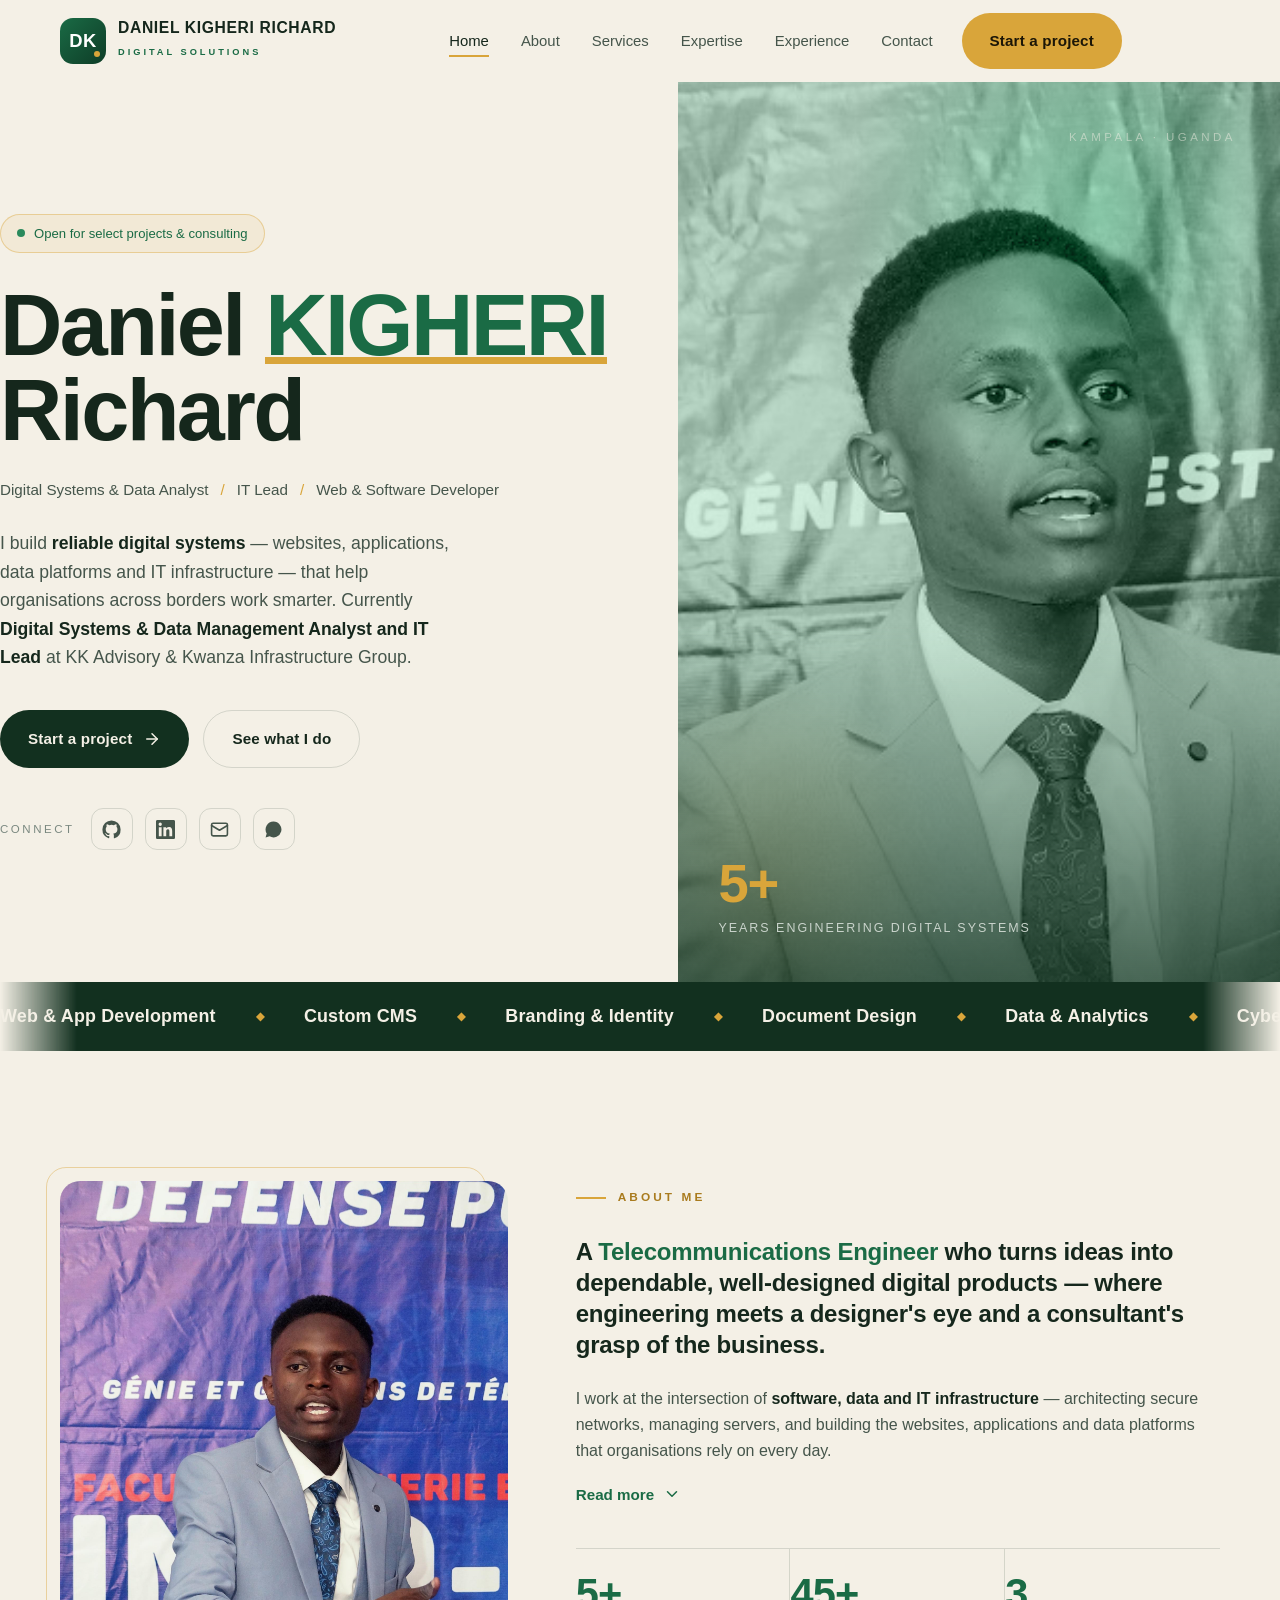
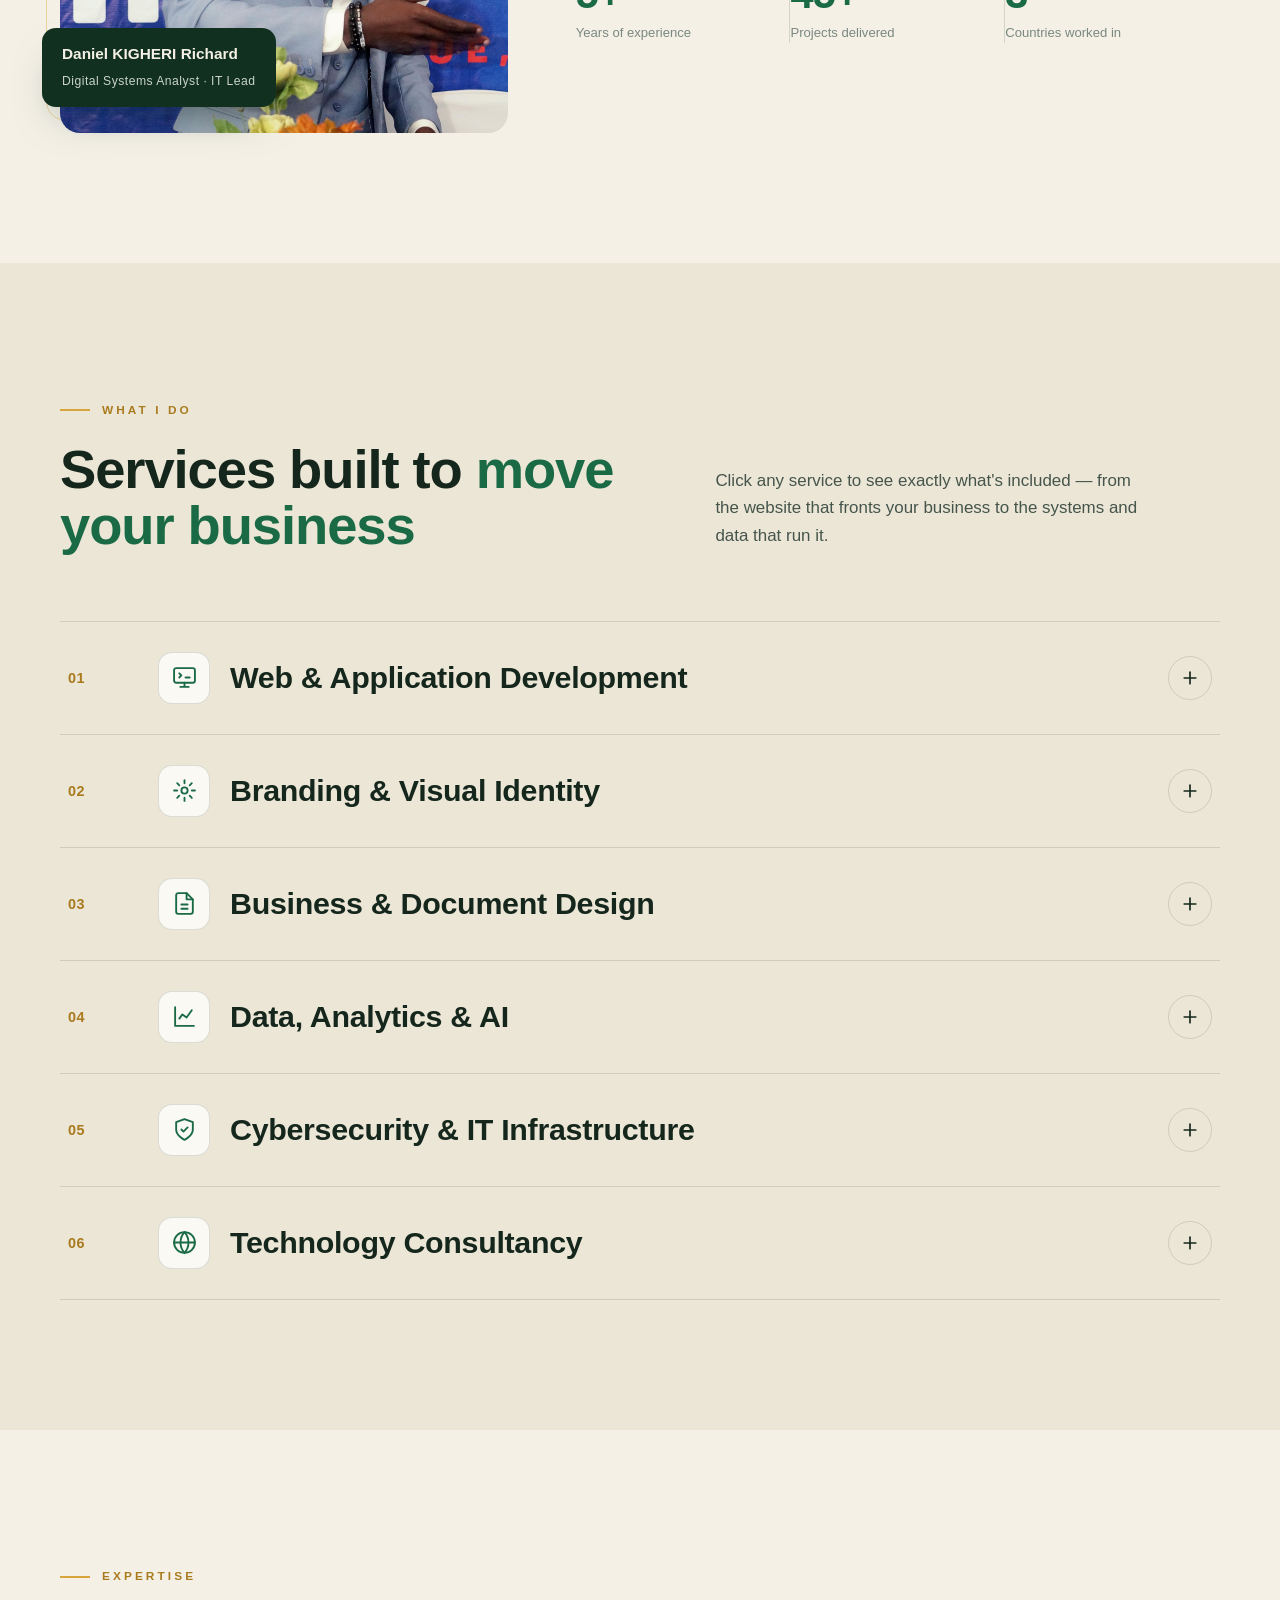
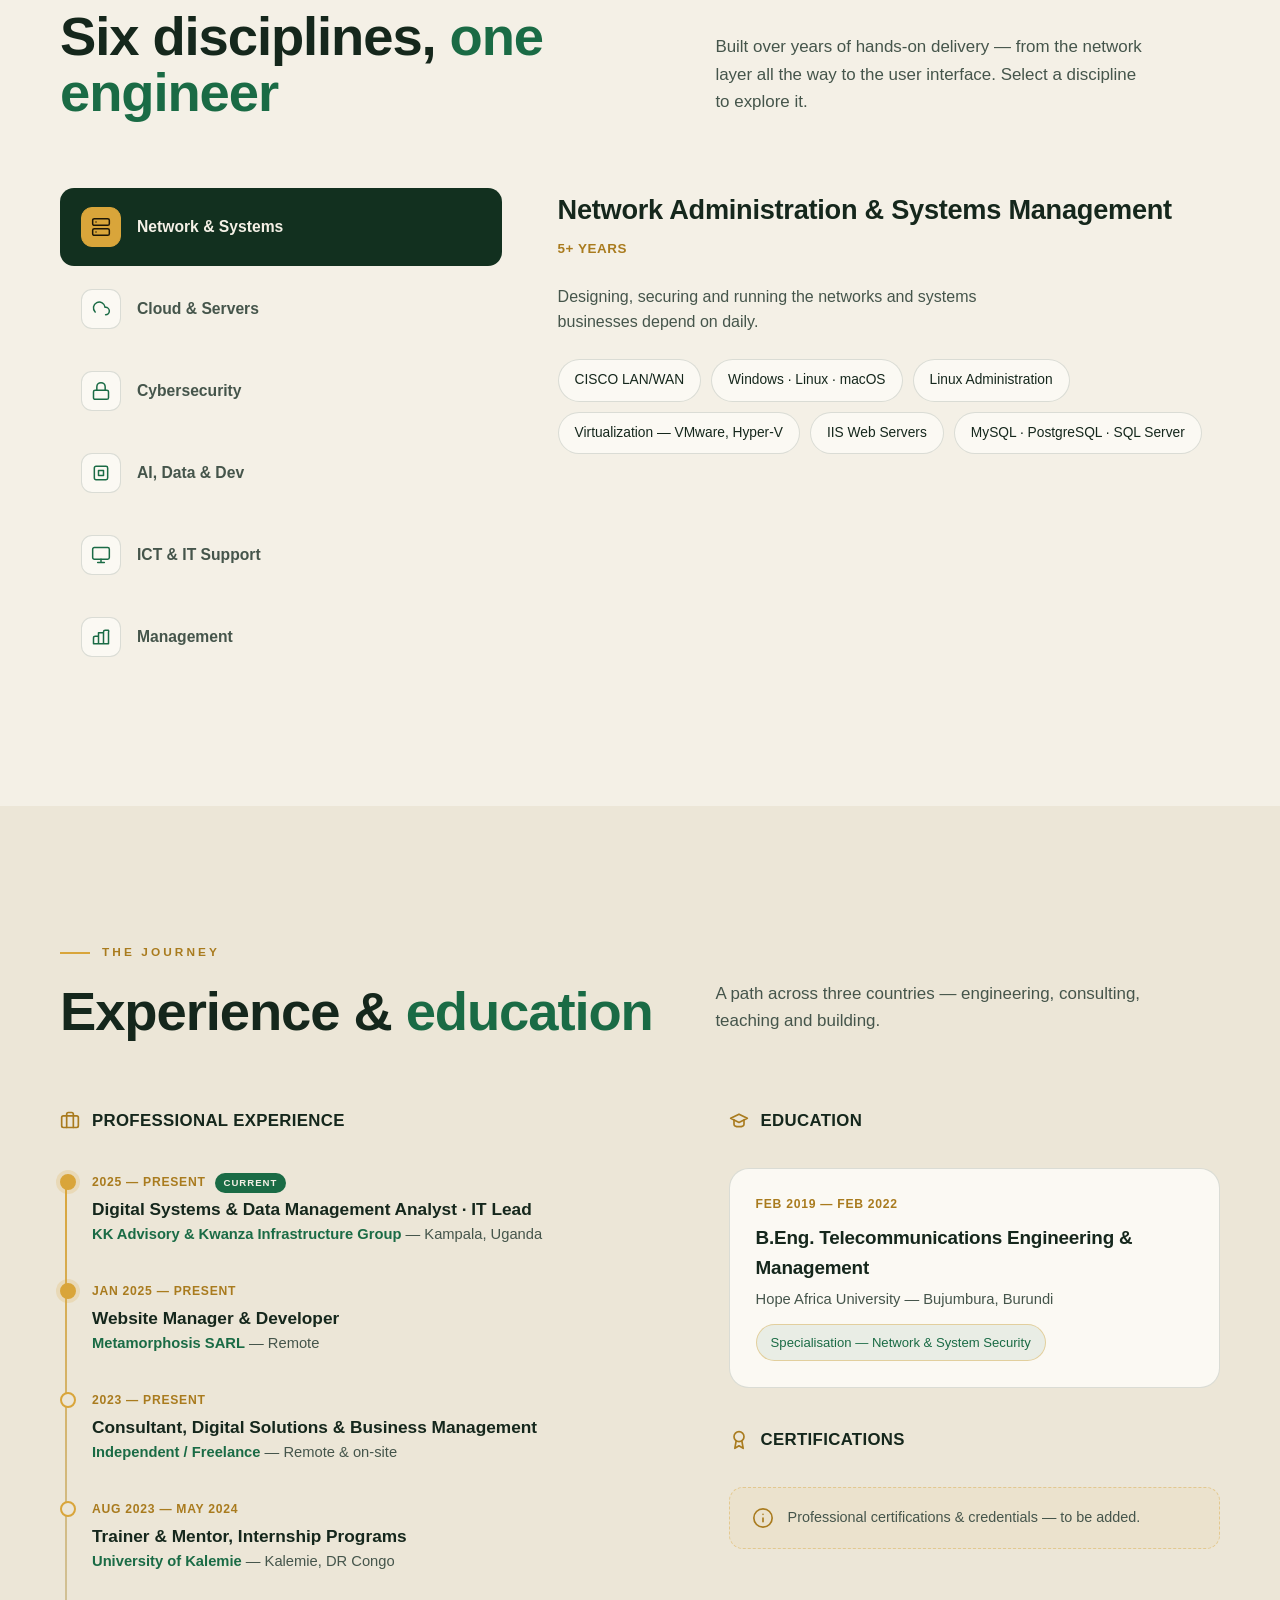
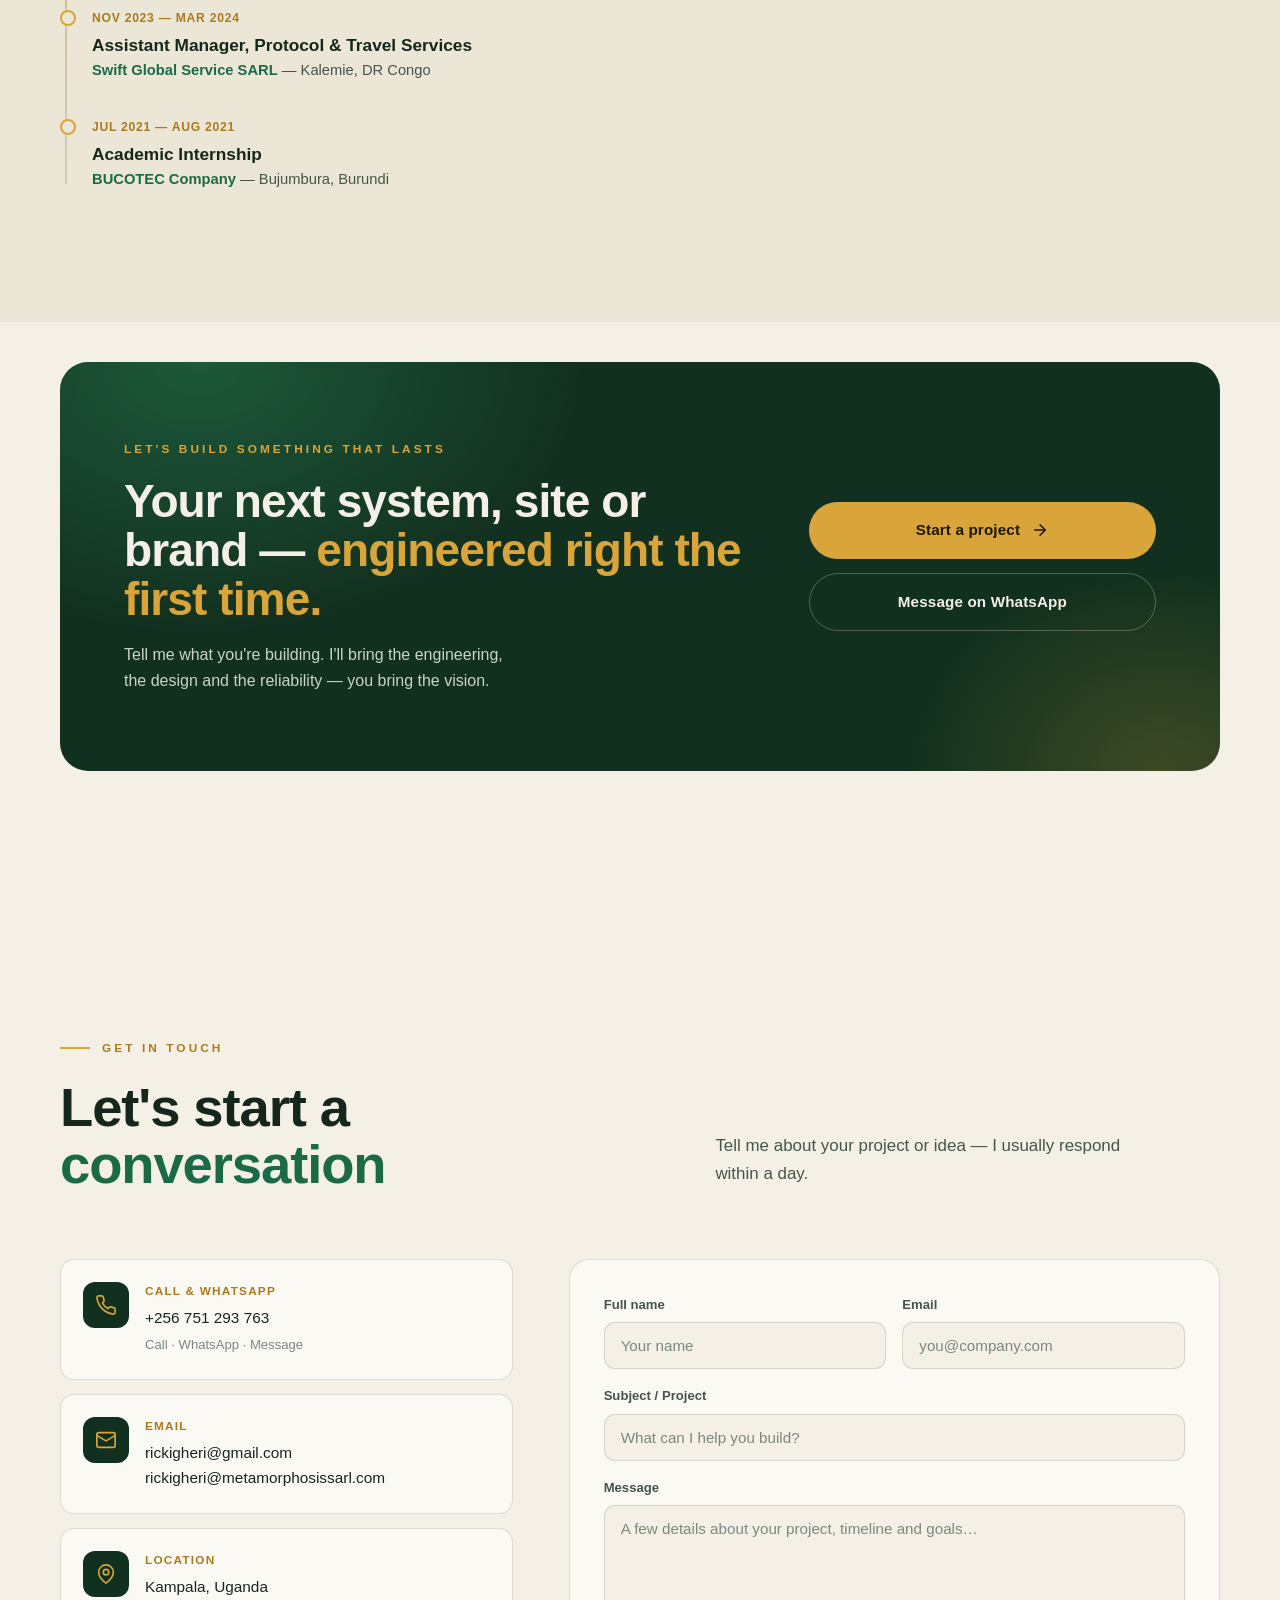
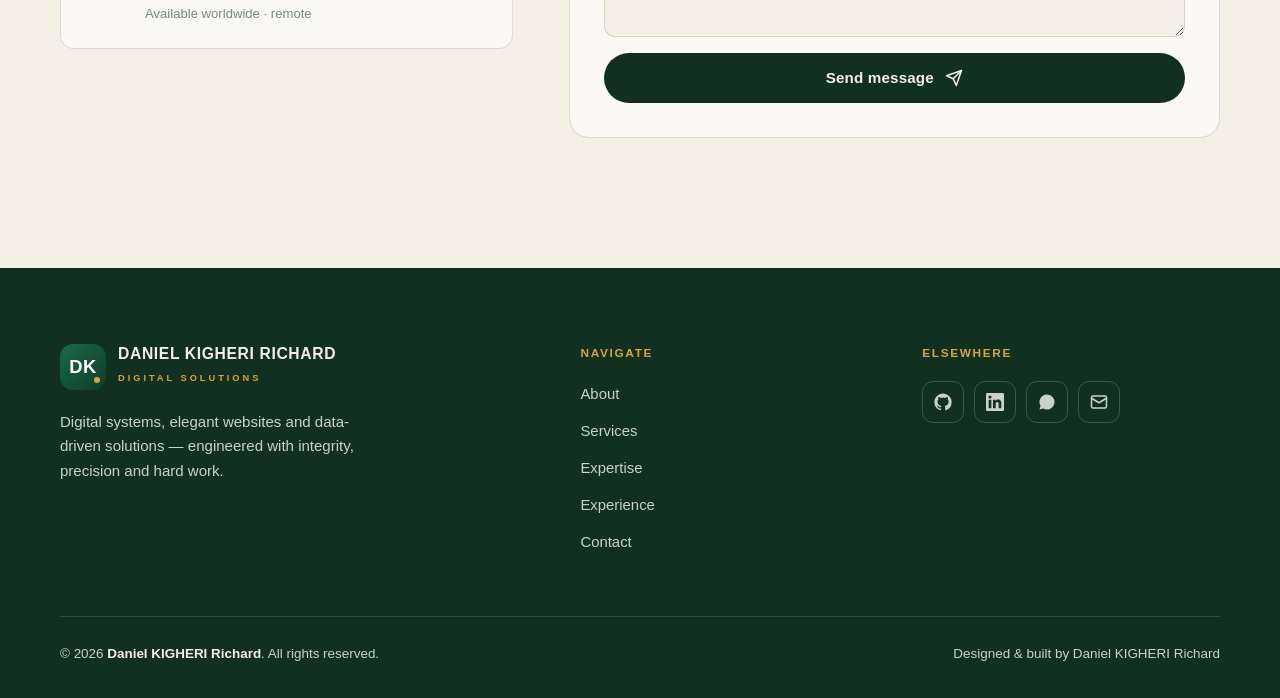
==== commit 1d758893: "Add files via upload" ====
--- a/index.html
+++ b/index.html
@@ -1,936 +1,503 @@
-<!doctype html>
+<!DOCTYPE html>
 <html lang="en">
 <head>
-  <meta charset="utf-8" />
-  <meta name="viewport" content="width=device-width, initial-scale=1, viewport-fit=cover" />
-  <meta name="theme-color" content="#061226" />
-  <title>Ask George Ltd. — Strategic Infrastructure Advisory across Africa & Emerging Markets</title>
-  <meta name="description" content="Ask George Ltd. is a specialist infrastructure and government advisory consultancy delivering strategic solutions for transformative projects across Africa and emerging markets." />
-
-  <!-- Open Graph -->
-  <meta property="og:type" content="website" />
-  <meta property="og:title" content="Ask George Ltd. — Building Africa's Infrastructure Future" />
-  <meta property="og:description" content="Strategic infrastructure advisory for governments, investors and institutions across Africa and emerging markets." />
-  <meta property="og:image" content="assets/images/logos/og-default.jpg" />
-  <meta name="twitter:card" content="summary_large_image" />
-
-  <!-- Fonts (Inter + Manrope) — replace with self-hosted in /assets/fonts for production WP build -->
-  <link rel="preconnect" href="https://fonts.googleapis.com" />
-  <link rel="preconnect" href="https://fonts.gstatic.com" crossorigin />
-  <link rel="stylesheet" href="https://fonts.googleapis.com/css2?family=Inter:wght@300;400;500;600;700&family=Manrope:wght@300;400;500;600;700&family=Caveat:wght@500;600&display=swap" />
-
-  <!-- Stylesheets — order matters: tokens → responsive → animation → utilities -->
-  <link rel="stylesheet" href="assets/css/main.css" />
-  <link rel="stylesheet" href="assets/css/responsive.css" />
-  <link rel="stylesheet" href="assets/css/animations.css" />
-  <link rel="stylesheet" href="assets/css/utilities.css" />
-
-  <link rel="icon" type="image/svg+xml" href="data:image/svg+xml,%3Csvg xmlns='http://www.w3.org/2000/svg' viewBox='0 0 32 32'%3E%3Crect width='32' height='32' fill='%230b1b34'/%3E%3Cpath d='M5 22 L16 8 L27 22 M5 25 H27' stroke='%23d8c39a' stroke-width='1.6' fill='none' stroke-linecap='round'/%3E%3C/svg%3E" />
+  <meta charset="UTF-8">
+  <meta name="viewport" content="width=device-width, initial-scale=1.0">
+  <title>Daniel KIGHERI Richard — Digital Systems Analyst, IT Lead & Web Developer</title>
+  <meta name="description" content="Daniel KIGHERI Richard — Digital Systems & Data Management Analyst and IT Lead at KK Advisory and Kwanza Infrastructure Group. Web & software development, custom CMS, branding, document design, data analytics, cybersecurity and IT consultancy.">
+  <meta name="author" content="Daniel KIGHERI Richard">
+  <meta property="og:type" content="website">
+  <meta property="og:title" content="Daniel KIGHERI Richard — Digital Systems Analyst & IT Lead">
+  <meta property="og:description" content="I build reliable digital systems, elegant websites and data-driven solutions for organisations across borders.">
+  <meta property="og:image" content="assets/img/profile-hero.jpg">
+  <link rel="icon" href="assets/img/favicon.svg" type="image/svg+xml">
+  <link rel="stylesheet" href="assets/css/style.css">
 </head>
 <body>
 
-<!-- =========================================================
-     HEADER  (WP: header.php)
-     ========================================================= -->
-<header class="site-header is-dark" data-header>
+<!-- ==================== NAV ==================== -->
+<header class="nav" id="nav">
+  <div class="container nav__inner">
+    <a href="#home" class="brandlock" aria-label="Daniel KIGHERI Richard — home">
+      <span class="brandlock__tile">DK</span>
+      <span class="brandlock__text">
+        <b>DANIEL KIGHERI RICHARD</b>
+        <span>Digital Solutions</span>
+      </span>
+    </a>
+
+    <nav class="nav__menu" id="navMenu" aria-label="Primary">
+      <a href="#home" class="nav__link active">Home</a>
+      <a href="#about" class="nav__link">About</a>
+      <a href="#services" class="nav__link">Services</a>
+      <a href="#skills" class="nav__link">Expertise</a>
+      <a href="#experience" class="nav__link">Experience</a>
+      <a href="#contact" class="nav__link">Contact</a>
+      <div class="nav__cta"><a href="#contact" class="btn btn--gold">Start a project</a></div>
+    </nav>
+
+    <div class="nav__actions">
+      <button class="nav__toggle" id="navToggle" aria-label="Open menu" aria-expanded="false" aria-controls="navMenu">
+        <svg viewBox="0 0 24 24" fill="none" stroke="currentColor" stroke-width="2" stroke-linecap="round"><line x1="3" y1="7" x2="21" y2="7"/><line x1="3" y1="12" x2="21" y2="12"/><line x1="3" y1="17" x2="21" y2="17"/></svg>
+      </button>
+    </div>
+  </div>
+</header>
+<div class="nav__scrim" id="navScrim"></div>
+
+<main>
+<!-- ==================== HERO ==================== -->
+<section class="hero" id="home">
+  <div class="container hero__grid" style="max-width:none;padding:0">
+    <div class="hero__left container" style="padding-block:0">
+      <span class="hero__status"><span class="hero__dot"></span> Open for select projects &amp; consulting</span>
+
+      <h1 class="hero__title display">
+        <span class="l"><span>Daniel <em>KIGHERI</em></span></span>
+        <span class="l"><span>Richard</span></span>
+      </h1>
+
+      <div class="hero__roles">
+        <span>Digital Systems &amp; Data Analyst</span>
+        <span>IT Lead</span>
+        <span>Web &amp; Software Developer</span>
+      </div>
+
+      <p class="hero__desc">
+        I build <b>reliable digital systems</b> — websites, applications, data platforms and IT
+        infrastructure — that help organisations across borders work smarter. Currently
+        <b>Digital Systems &amp; Data Management Analyst and IT Lead</b> at KK Advisory &amp;
+        Kwanza Infrastructure Group.
+      </p>
+
+      <div class="hero__actions">
+        <a href="#contact" class="btn btn--primary">
+          Start a project
+          <svg viewBox="0 0 24 24" fill="none" stroke="currentColor" stroke-width="2" stroke-linecap="round" stroke-linejoin="round"><line x1="5" y1="12" x2="19" y2="12"/><polyline points="12 5 19 12 12 19"/></svg>
+        </a>
+        <a href="#services" class="btn btn--outline">See what I do</a>
+      </div>
+
+      <div class="hero__socials">
+        <span>Connect</span>
+        <a href="https://github.com/rickigheri/" target="_blank" rel="noopener" class="hero__social" aria-label="GitHub"><svg viewBox="0 0 24 24" fill="currentColor"><path d="M12 .5A11.5 11.5 0 0 0 .5 12a11.5 11.5 0 0 0 7.86 10.92c.58.1.79-.25.79-.56v-2c-3.2.7-3.88-1.37-3.88-1.37-.53-1.34-1.3-1.7-1.3-1.7-1.06-.72.08-.71.08-.71 1.17.08 1.79 1.2 1.79 1.2 1.04 1.79 2.73 1.27 3.4.97.1-.76.41-1.27.74-1.56-2.56-.29-5.26-1.28-5.26-5.7 0-1.26.45-2.29 1.19-3.1-.12-.29-.52-1.46.11-3.05 0 0 .97-.31 3.18 1.18a11 11 0 0 1 5.8 0c2.2-1.49 3.17-1.18 3.17-1.18.63 1.59.23 2.76.11 3.05.74.81 1.19 1.84 1.19 3.1 0 4.43-2.7 5.4-5.28 5.69.42.36.79 1.08.79 2.18v3.24c0 .31.21.67.8.56A11.5 11.5 0 0 0 23.5 12 11.5 11.5 0 0 0 12 .5Z"/></svg></a>
+        <a href="https://www.linkedin.com/in/kigheri-dany-b945231b1/" target="_blank" rel="noopener" class="hero__social" aria-label="LinkedIn"><svg viewBox="0 0 24 24" fill="currentColor"><path d="M20.45 20.45h-3.56v-5.57c0-1.33-.02-3.04-1.85-3.04-1.85 0-2.13 1.45-2.13 2.94v5.67H9.35V9h3.41v1.56h.05c.48-.9 1.64-1.85 3.37-1.85 3.6 0 4.27 2.37 4.27 5.46v6.28ZM5.34 7.43a2.07 2.07 0 1 1 0-4.14 2.07 2.07 0 0 1 0 4.14ZM7.12 20.45H3.56V9h3.56v11.45ZM22.22 0H1.77C.79 0 0 .77 0 1.73v20.54C0 23.23.79 24 1.77 24h20.45c.98 0 1.78-.77 1.78-1.73V1.73C24 .77 23.2 0 22.22 0Z"/></svg></a>
+        <a href="mailto:rickigheri@gmail.com" class="hero__social" aria-label="Email"><svg viewBox="0 0 24 24" fill="none" stroke="currentColor" stroke-width="2" stroke-linecap="round" stroke-linejoin="round"><rect x="2" y="4" width="20" height="16" rx="2"/><path d="m22 7-10 6L2 7"/></svg></a>
+        <a href="https://wa.me/256751293763" target="_blank" rel="noopener" class="hero__social" aria-label="WhatsApp"><svg viewBox="0 0 24 24" fill="currentColor"><path d="M17.5 14.4c-.3-.15-1.77-.87-2.04-.97-.27-.1-.47-.15-.67.15-.2.3-.77.97-.94 1.17-.17.2-.35.22-.65.07-.3-.15-1.26-.46-2.4-1.48-.89-.79-1.49-1.77-1.66-2.07-.17-.3-.02-.46.13-.61.13-.13.3-.35.45-.52.15-.17.2-.3.3-.5.1-.2.05-.37-.02-.52-.07-.15-.67-1.62-.92-2.22-.24-.58-.49-.5-.67-.51h-.57c-.2 0-.52.07-.8.37-.27.3-1.04 1.02-1.04 2.49 0 1.47 1.07 2.89 1.22 3.09.15.2 2.1 3.2 5.08 4.49.71.31 1.26.49 1.69.63.71.22 1.36.19 1.87.12.57-.09 1.77-.72 2.02-1.42.25-.7.25-1.3.17-1.42-.07-.12-.27-.2-.57-.35ZM12 2a10 10 0 0 0-8.6 15.06L2 22l5.05-1.32A10 10 0 1 0 12 2Z"/></svg></a>
+      </div>
+    </div>
+
+    <div class="hero__right">
+      <span class="hero__watermark">Kampala · Uganda</span>
+      <img src="assets/img/profile-hero.jpg" alt="Daniel KIGHERI Richard, professional portrait" class="hero__photo">
+      <div class="hero__glow"></div>
+      <div class="hero__stat"><b>5+</b><span>Years engineering digital systems</span></div>
+    </div>
+  </div>
+</section>
+
+<!-- ==================== MARQUEE ==================== -->
+<div class="marquee" aria-hidden="true">
+  <div class="marquee__track">
+    <span>Web &amp; App Development</span><span>Custom CMS</span><span>Branding &amp; Identity</span><span>Document Design</span><span>Data &amp; Analytics</span><span>Cybersecurity</span><span>Cloud &amp; Infrastructure</span><span>IT Consultancy</span>
+    <span>Web &amp; App Development</span><span>Custom CMS</span><span>Branding &amp; Identity</span><span>Document Design</span><span>Data &amp; Analytics</span><span>Cybersecurity</span><span>Cloud &amp; Infrastructure</span><span>IT Consultancy</span>
+  </div>
+</div>
+
+<!-- ==================== ABOUT ==================== -->
+<section class="section about" id="about">
+  <div class="container about__grid">
+    <div class="about__media reveal reveal--l">
+      <span class="about__frame" aria-hidden="true"></span>
+      <img src="assets/img/profile-about.jpg" alt="Daniel KIGHERI Richard presenting at a conference">
+      <div class="about__tag"><b>Daniel KIGHERI Richard</b><span>Digital Systems Analyst · IT Lead</span></div>
+    </div>
+
+    <div class="about__content reveal reveal--r">
+      <span class="kicker">About me</span>
+      <p class="about__quote">A <b>Telecommunications Engineer</b> who turns ideas into dependable, well-designed digital products — where engineering meets a designer's eye and a consultant's grasp of the business.</p>
+
+      <div class="about__body">
+        <p>
+          I work at the intersection of <b>software, data and IT infrastructure</b> — architecting
+          secure networks, managing servers, and building the websites, applications and data
+          platforms that organisations rely on every day.
+        </p>
+        <div class="about__more" id="aboutMore">
+          <p>
+            My journey runs from the network layer to the user interface: I've administered CISCO
+            networks and cloud environments, run security audits and penetration tests, built custom
+            content systems, and designed brands, reports and investment documents that help
+            businesses look and operate at their best.
+          </p>
+          <p>
+            Today I lead IT and data systems at <b>KK Advisory &amp; Kwanza Infrastructure Group</b>,
+            while partnering with companies and entrepreneurs across the region on their digital
+            products — always with the same promise: <b>integrity, precision and hard work</b>.
+          </p>
+        </div>
+        <button class="about__toggle" id="aboutToggle" aria-expanded="false" aria-controls="aboutMore">
+          <span>Read more</span>
+          <svg viewBox="0 0 24 24" fill="none" stroke="currentColor" stroke-width="2" stroke-linecap="round" stroke-linejoin="round"><polyline points="6 9 12 15 18 9"/></svg>
+        </button>
+      </div>
+
+      <div class="about__role" style="margin-top:6px"></div>
+
+      <div class="about__stats">
+        <div class="about__stat"><b data-count="5" data-suffix="+">5+</b><span>Years of experience</span></div>
+        <div class="about__stat"><b data-count="45" data-suffix="+">45+</b><span>Projects delivered</span></div>
+        <div class="about__stat"><b data-count="3" data-suffix="">3</b><span>Countries worked in</span></div>
+      </div>
+    </div>
+  </div>
+</section>
+
+<!-- ==================== SERVICES (interactive accordion) ==================== -->
+<section class="section services" id="services">
   <div class="container">
-    <div class="nav-bar">
-      <a href="index.html" class="brand" aria-label="Ask George Ltd. — Home">
-        <span class="brand-mark" aria-hidden="true"><img src="assets/images/logos/ask-george-mark.png" alt="" /></span>
-        <span class="brand-text">
-          <span class="ag-name">ASK <span class="ag-george">GEORGE</span><span class="ag-ltd">LTD.</span></span>
-          <span class="ag-tag">Infrastructure · Partnerships · Progress</span>
-        </span>
-      </a>
-
-      <nav class="nav-primary" aria-label="Primary">
-        <a class="nav-link" data-nav-link href="index.html">Home</a>
-        <a class="nav-link" data-nav-link href="about.html">About</a>
-        <a class="nav-link" data-nav-link href="services.html">Services</a>
-        <a class="nav-link" data-nav-link href="sectors.html">Sectors</a>
-        <a class="nav-link" data-nav-link href="projects.html">Projects</a>
-        <a class="nav-link" data-nav-link href="insights.html">Insights</a>
-        <a class="nav-link" data-nav-link href="governance.html">Governance</a>
-      </nav>
-
-      <div class="nav-cta">
-        <a href="contact.html" class="btn btn-gold">
-          Contact us
-          <span class="arrow" aria-hidden="true"></span>
+    <div class="shead reveal">
+      <div>
+        <span class="kicker">What I do</span>
+        <h2 class="h2">Services built to <span class="green-text">move your business</span></h2>
+      </div>
+      <p class="shead__intro">Click any service to see exactly what's included — from the website that fronts your business to the systems and data that run it.</p>
+    </div>
+
+    <div class="svc-list reveal">
+      <!-- 1 -->
+      <div class="svc" data-svc>
+        <button class="svc__head" aria-expanded="false">
+          <span class="svc__n">01</span>
+          <span class="svc__main">
+            <span class="svc__icon"><svg viewBox="0 0 24 24" fill="none" stroke="currentColor" stroke-width="1.8" stroke-linecap="round" stroke-linejoin="round"><rect x="2" y="3" width="20" height="14" rx="2"/><path d="M8 21h8M12 17v4"/><path d="m7 8 2 2-2 2M13 12h4"/></svg></span>
+            <span class="svc__title">Web &amp; Application Development</span>
+          </span>
+          <span class="svc__toggle"><svg viewBox="0 0 24 24" fill="none" stroke="currentColor" stroke-width="2" stroke-linecap="round"><line x1="12" y1="5" x2="12" y2="19"/><line x1="5" y1="12" x2="19" y2="12"/></svg></span>
+        </button>
+        <div class="svc__panel">
+          <div class="svc__panel-inner">
+            <p class="svc__desc">Bespoke, responsive websites and web applications — <b>engineered from scratch</b> for your brand, never a generic template — delivered live within weeks.</p>
+            <ul class="svc__list">
+              <li><svg viewBox="0 0 24 24" fill="none" stroke="currentColor" stroke-width="2" stroke-linecap="round" stroke-linejoin="round"><polyline points="20 6 9 17 4 12"/></svg>Full design, development, testing &amp; deployment</li>
+              <li><svg viewBox="0 0 24 24" fill="none" stroke="currentColor" stroke-width="2" stroke-linecap="round" stroke-linejoin="round"><polyline points="20 6 9 17 4 12"/></svg>Custom CMS — publish yourself, no licence fees</li>
+              <li><svg viewBox="0 0 24 24" fill="none" stroke="currentColor" stroke-width="2" stroke-linecap="round" stroke-linejoin="round"><polyline points="20 6 9 17 4 12"/></svg>Web apps tailored to your business processes</li>
+              <li><svg viewBox="0 0 24 24" fill="none" stroke="currentColor" stroke-width="2" stroke-linecap="round" stroke-linejoin="round"><polyline points="20 6 9 17 4 12"/></svg>Domain, hosting &amp; unlimited professional emails</li>
+              <li><svg viewBox="0 0 24 24" fill="none" stroke="currentColor" stroke-width="2" stroke-linecap="round" stroke-linejoin="round"><polyline points="20 6 9 17 4 12"/></svg>SSL security, SEO &amp; Google visibility setup</li>
+            </ul>
+          </div>
+        </div>
+      </div>
+      <!-- 2 -->
+      <div class="svc" data-svc>
+        <button class="svc__head" aria-expanded="false">
+          <span class="svc__n">02</span>
+          <span class="svc__main">
+            <span class="svc__icon"><svg viewBox="0 0 24 24" fill="none" stroke="currentColor" stroke-width="1.8" stroke-linecap="round" stroke-linejoin="round"><circle cx="12" cy="12" r="3"/><path d="M12 2v3M12 19v3M2 12h3M19 12h3M5 5l2 2M17 17l2 2M19 5l-2 2M7 17l-2 2"/></svg></span>
+            <span class="svc__title">Branding &amp; Visual Identity</span>
+          </span>
+          <span class="svc__toggle"><svg viewBox="0 0 24 24" fill="none" stroke="currentColor" stroke-width="2" stroke-linecap="round"><line x1="12" y1="5" x2="12" y2="19"/><line x1="5" y1="12" x2="19" y2="12"/></svg></span>
+        </button>
+        <div class="svc__panel">
+          <div class="svc__panel-inner">
+            <p class="svc__desc">A coherent visual identity that positions your organisation as <b>credible, modern and distinctly yours</b>.</p>
+            <ul class="svc__list">
+              <li><svg viewBox="0 0 24 24" fill="none" stroke="currentColor" stroke-width="2" stroke-linecap="round" stroke-linejoin="round"><polyline points="20 6 9 17 4 12"/></svg>Logo design &amp; visual identity</li>
+              <li><svg viewBox="0 0 24 24" fill="none" stroke="currentColor" stroke-width="2" stroke-linecap="round" stroke-linejoin="round"><polyline points="20 6 9 17 4 12"/></svg>Brand guidelines — logo usage, colours, typography</li>
+              <li><svg viewBox="0 0 24 24" fill="none" stroke="currentColor" stroke-width="2" stroke-linecap="round" stroke-linejoin="round"><polyline points="20 6 9 17 4 12"/></svg>Consistent brand system across every touchpoint</li>
+            </ul>
+          </div>
+        </div>
+      </div>
+      <!-- 3 -->
+      <div class="svc" data-svc>
+        <button class="svc__head" aria-expanded="false">
+          <span class="svc__n">03</span>
+          <span class="svc__main">
+            <span class="svc__icon"><svg viewBox="0 0 24 24" fill="none" stroke="currentColor" stroke-width="1.8" stroke-linecap="round" stroke-linejoin="round"><path d="M14 2H6a2 2 0 0 0-2 2v16a2 2 0 0 0 2 2h12a2 2 0 0 0 2-2V8z"/><path d="M14 2v6h6M9 13h6M9 17h6"/></svg></span>
+            <span class="svc__title">Business &amp; Document Design</span>
+          </span>
+          <span class="svc__toggle"><svg viewBox="0 0 24 24" fill="none" stroke="currentColor" stroke-width="2" stroke-linecap="round"><line x1="12" y1="5" x2="12" y2="19"/><line x1="5" y1="12" x2="19" y2="12"/></svg></span>
+        </button>
+        <div class="svc__panel">
+          <div class="svc__panel-inner">
+            <p class="svc__desc">Documents that inform, persuade and <b>represent your brand at the highest level</b>.</p>
+            <ul class="svc__list">
+              <li><svg viewBox="0 0 24 24" fill="none" stroke="currentColor" stroke-width="2" stroke-linecap="round" stroke-linejoin="round"><polyline points="20 6 9 17 4 12"/></svg>Investment teasers &amp; business documents</li>
+              <li><svg viewBox="0 0 24 24" fill="none" stroke="currentColor" stroke-width="2" stroke-linecap="round" stroke-linejoin="round"><polyline points="20 6 9 17 4 12"/></svg>Professional reports, proposals &amp; presentations</li>
+              <li><svg viewBox="0 0 24 24" fill="none" stroke="currentColor" stroke-width="2" stroke-linecap="round" stroke-linejoin="round"><polyline points="20 6 9 17 4 12"/></svg>Quotations, invoices &amp; business stationery</li>
+            </ul>
+          </div>
+        </div>
+      </div>
+      <!-- 4 -->
+      <div class="svc" data-svc>
+        <button class="svc__head" aria-expanded="false">
+          <span class="svc__n">04</span>
+          <span class="svc__main">
+            <span class="svc__icon"><svg viewBox="0 0 24 24" fill="none" stroke="currentColor" stroke-width="1.8" stroke-linecap="round" stroke-linejoin="round"><path d="M3 3v18h18"/><path d="m7 14 3-4 4 3 5-7"/></svg></span>
+            <span class="svc__title">Data, Analytics &amp; AI</span>
+          </span>
+          <span class="svc__toggle"><svg viewBox="0 0 24 24" fill="none" stroke="currentColor" stroke-width="2" stroke-linecap="round"><line x1="12" y1="5" x2="12" y2="19"/><line x1="5" y1="12" x2="19" y2="12"/></svg></span>
+        </button>
+        <div class="svc__panel">
+          <div class="svc__panel-inner">
+            <p class="svc__desc">Turn raw data into <b>decisions</b> — with dashboards, visualisation and machine-learning insight.</p>
+            <ul class="svc__list">
+              <li><svg viewBox="0 0 24 24" fill="none" stroke="currentColor" stroke-width="2" stroke-linecap="round" stroke-linejoin="round"><polyline points="20 6 9 17 4 12"/></svg>Dashboards &amp; visualisation — Power BI, Tableau</li>
+              <li><svg viewBox="0 0 24 24" fill="none" stroke="currentColor" stroke-width="2" stroke-linecap="round" stroke-linejoin="round"><polyline points="20 6 9 17 4 12"/></svg>AI &amp; machine-learning insight</li>
+              <li><svg viewBox="0 0 24 24" fill="none" stroke="currentColor" stroke-width="2" stroke-linecap="round" stroke-linejoin="round"><polyline points="20 6 9 17 4 12"/></svg>GIS &amp; spatial analysis — ArcGIS, QGIS</li>
+            </ul>
+          </div>
+        </div>
+      </div>
+      <!-- 5 -->
+      <div class="svc" data-svc>
+        <button class="svc__head" aria-expanded="false">
+          <span class="svc__n">05</span>
+          <span class="svc__main">
+            <span class="svc__icon"><svg viewBox="0 0 24 24" fill="none" stroke="currentColor" stroke-width="1.8" stroke-linecap="round" stroke-linejoin="round"><path d="M12 22s8-4 8-10V5l-8-3-8 3v7c0 6 8 10 8 10Z"/><path d="m9 12 2 2 4-4"/></svg></span>
+            <span class="svc__title">Cybersecurity &amp; IT Infrastructure</span>
+          </span>
+          <span class="svc__toggle"><svg viewBox="0 0 24 24" fill="none" stroke="currentColor" stroke-width="2" stroke-linecap="round"><line x1="12" y1="5" x2="12" y2="19"/><line x1="5" y1="12" x2="19" y2="12"/></svg></span>
+        </button>
+        <div class="svc__panel">
+          <div class="svc__panel-inner">
+            <p class="svc__desc">The <b>secure backbone</b> that keeps your operation running — from the network to the cloud.</p>
+            <ul class="svc__list">
+              <li><svg viewBox="0 0 24 24" fill="none" stroke="currentColor" stroke-width="2" stroke-linecap="round" stroke-linejoin="round"><polyline points="20 6 9 17 4 12"/></svg>Security audits, vulnerability &amp; penetration testing</li>
+              <li><svg viewBox="0 0 24 24" fill="none" stroke="currentColor" stroke-width="2" stroke-linecap="round" stroke-linejoin="round"><polyline points="20 6 9 17 4 12"/></svg>Cloud migration — AWS, Azure, Google Cloud</li>
+              <li><svg viewBox="0 0 24 24" fill="none" stroke="currentColor" stroke-width="2" stroke-linecap="round" stroke-linejoin="round"><polyline points="20 6 9 17 4 12"/></svg>Network &amp; server administration, virtualization</li>
+              <li><svg viewBox="0 0 24 24" fill="none" stroke="currentColor" stroke-width="2" stroke-linecap="round" stroke-linejoin="round"><polyline points="20 6 9 17 4 12"/></svg>ERP/CRM, GIS &amp; CCTV surveillance systems</li>
+            </ul>
+          </div>
+        </div>
+      </div>
+      <!-- 6 -->
+      <div class="svc" data-svc>
+        <button class="svc__head" aria-expanded="false">
+          <span class="svc__n">06</span>
+          <span class="svc__main">
+            <span class="svc__icon"><svg viewBox="0 0 24 24" fill="none" stroke="currentColor" stroke-width="1.8" stroke-linecap="round" stroke-linejoin="round"><path d="M22 12a10 10 0 1 1-20 0 10 10 0 0 1 20 0Z"/><path d="M2 12h20M12 2a15 15 0 0 1 0 20M12 2a15 15 0 0 0 0 20"/></svg></span>
+            <span class="svc__title">Technology Consultancy</span>
+          </span>
+          <span class="svc__toggle"><svg viewBox="0 0 24 24" fill="none" stroke="currentColor" stroke-width="2" stroke-linecap="round"><line x1="12" y1="5" x2="12" y2="19"/><line x1="5" y1="12" x2="19" y2="12"/></svg></span>
+        </button>
+        <div class="svc__panel">
+          <div class="svc__panel-inner">
+            <p class="svc__desc">A trusted partner for the <b>bigger picture</b> — advising businesses and organisations on their technology and digital growth.</p>
+            <ul class="svc__list">
+              <li><svg viewBox="0 0 24 24" fill="none" stroke="currentColor" stroke-width="2" stroke-linecap="round" stroke-linejoin="round"><polyline points="20 6 9 17 4 12"/></svg>Technology &amp; digital strategy consultancy</li>
+              <li><svg viewBox="0 0 24 24" fill="none" stroke="currentColor" stroke-width="2" stroke-linecap="round" stroke-linejoin="round"><polyline points="20 6 9 17 4 12"/></svg>Freelance engagements across development &amp; design</li>
+              <li><svg viewBox="0 0 24 24" fill="none" stroke="currentColor" stroke-width="2" stroke-linecap="round" stroke-linejoin="round"><polyline points="20 6 9 17 4 12"/></svg>Project management &amp; technical documentation</li>
+            </ul>
+          </div>
+        </div>
+      </div>
+    </div>
+  </div>
+</section>
+
+<!-- ==================== EXPERTISE (tabs) ==================== -->
+<section class="section skills" id="skills">
+  <div class="container">
+    <div class="shead reveal">
+      <div>
+        <span class="kicker">Expertise</span>
+        <h2 class="h2">Six disciplines, <span class="green-text">one engineer</span></h2>
+      </div>
+      <p class="shead__intro">Built over years of hands-on delivery — from the network layer all the way to the user interface. Select a discipline to explore it.</p>
+    </div>
+
+    <div class="skills__wrap reveal">
+      <div class="skills__tabs" role="tablist" aria-label="Areas of expertise">
+        <button class="skills__tab active" role="tab" aria-selected="true" data-tab="0"><span class="skills__tab-ic"><svg viewBox="0 0 24 24" fill="none" stroke="currentColor" stroke-width="1.8" stroke-linecap="round" stroke-linejoin="round"><rect x="2" y="14" width="20" height="8" rx="2"/><rect x="2" y="2" width="20" height="8" rx="2"/><path d="M6 6h.01M6 18h.01"/></svg></span><b>Network &amp; Systems</b></button>
+        <button class="skills__tab" role="tab" aria-selected="false" data-tab="1"><span class="skills__tab-ic"><svg viewBox="0 0 24 24" fill="none" stroke="currentColor" stroke-width="1.8" stroke-linecap="round" stroke-linejoin="round"><path d="M17.5 19a4.5 4.5 0 0 0 0-9h-.6A7 7 0 1 0 5 15.7"/></svg></span><b>Cloud &amp; Servers</b></button>
+        <button class="skills__tab" role="tab" aria-selected="false" data-tab="2"><span class="skills__tab-ic"><svg viewBox="0 0 24 24" fill="none" stroke="currentColor" stroke-width="1.8" stroke-linecap="round" stroke-linejoin="round"><rect x="3" y="11" width="18" height="11" rx="2"/><path d="M7 11V7a5 5 0 0 1 10 0v4"/></svg></span><b>Cybersecurity</b></button>
+        <button class="skills__tab" role="tab" aria-selected="false" data-tab="3"><span class="skills__tab-ic"><svg viewBox="0 0 24 24" fill="none" stroke="currentColor" stroke-width="1.8" stroke-linecap="round" stroke-linejoin="round"><rect x="4" y="4" width="16" height="16" rx="2"/><path d="M9 9h6v6H9z"/></svg></span><b>AI, Data &amp; Dev</b></button>
+        <button class="skills__tab" role="tab" aria-selected="false" data-tab="4"><span class="skills__tab-ic"><svg viewBox="0 0 24 24" fill="none" stroke="currentColor" stroke-width="1.8" stroke-linecap="round" stroke-linejoin="round"><rect x="2" y="3" width="20" height="14" rx="2"/><path d="M8 21h8M12 17v4"/></svg></span><b>ICT &amp; IT Support</b></button>
+        <button class="skills__tab" role="tab" aria-selected="false" data-tab="5"><span class="skills__tab-ic"><svg viewBox="0 0 24 24" fill="none" stroke="currentColor" stroke-width="1.8" stroke-linecap="round" stroke-linejoin="round"><path d="M9 11H5a2 2 0 0 0-2 2v7h6zM15 7h-6v13h6zM21 4h-4a2 2 0 0 0-2 2v14h6V6a2 2 0 0 0 0-2Z"/></svg></span><b>Management</b></button>
+      </div>
+
+      <div class="skills__panels">
+        <div class="skills__panel active" role="tabpanel">
+          <h3>Network Administration &amp; Systems Management</h3>
+          <div class="skills__panel-sub">5+ years</div>
+          <p>Designing, securing and running the networks and systems businesses depend on daily.</p>
+          <div class="tags"><span class="tag">CISCO LAN/WAN</span><span class="tag">Windows · Linux · macOS</span><span class="tag">Linux Administration</span><span class="tag">Virtualization — VMware, Hyper-V</span><span class="tag">IIS Web Servers</span><span class="tag">MySQL · PostgreSQL · SQL Server</span></div>
+        </div>
+        <div class="skills__panel" role="tabpanel">
+          <h3>Servers, Cloud &amp; Systems</h3>
+          <div class="skills__panel-sub">Cloud computing</div>
+          <p>Scalable, reliable infrastructure across the leading cloud platforms.</p>
+          <div class="tags"><span class="tag">AWS · Azure · Google Cloud</span><span class="tag">Server Virtualization</span><span class="tag">DB Integration &amp; Tuning</span><span class="tag">Fleet Management Systems</span><span class="tag">ERP/CRM — Salesforce, Zoho, SAP, Odoo</span></div>
+        </div>
+        <div class="skills__panel" role="tabpanel">
+          <h3>Information Security &amp; Cybersecurity</h3>
+          <div class="skills__panel-sub">Ethical hacking</div>
+          <p>Protecting data, systems and reputation against evolving threats.</p>
+          <div class="tags"><span class="tag">Kali Linux · Metasploit · Wireshark</span><span class="tag">Penetration Testing</span><span class="tag">Security Protocols</span><span class="tag">CCTV / Video Surveillance</span><span class="tag">Blockchain Basics</span></div>
+        </div>
+        <div class="skills__panel" role="tabpanel">
+          <h3>AI, Data Science &amp; Programming</h3>
+          <div class="skills__panel-sub">2+ years</div>
+          <p>From raw data to working software and intelligent insight.</p>
+          <div class="tags"><span class="tag">AI &amp; Machine Learning</span><span class="tag">Power BI · Tableau</span><span class="tag">GIS — ArcGIS · QGIS</span><span class="tag">Front-End &amp; Back-End Dev</span><span class="tag">UI/UX Design</span></div>
+        </div>
+        <div class="skills__panel" role="tabpanel">
+          <h3>ICT, IT Support &amp; Communication</h3>
+          <div class="skills__panel-sub">5+ years</div>
+          <p>Keeping teams productive with dependable support and modern tools.</p>
+          <div class="tags"><span class="tag">ITIL Framework</span><span class="tag">Hardware &amp; Software Support</span><span class="tag">Teams · Zoom · Slack · Trello</span><span class="tag">Microsoft 365 Admin</span><span class="tag">Digital Data Management</span></div>
+        </div>
+        <div class="skills__panel" role="tabpanel">
+          <h3>Project Management &amp; Documentation</h3>
+          <div class="skills__panel-sub">5+ years</div>
+          <p>Delivering projects on time, and documenting them so they last.</p>
+          <div class="tags"><span class="tag">Project Management</span><span class="tag">Technical Writing</span><span class="tag">Analytical Accounting</span><span class="tag">Business Organisation</span><span class="tag">Executive Coordination</span></div>
+        </div>
+      </div>
+    </div>
+  </div>
+</section>
+
+<!-- ==================== EXPERIENCE ==================== -->
+<section class="section xp" id="experience">
+  <div class="container">
+    <div class="shead reveal">
+      <div>
+        <span class="kicker">The journey</span>
+        <h2 class="h2">Experience &amp; <span class="green-text">education</span></h2>
+      </div>
+      <p class="shead__intro">A path across three countries — engineering, consulting, teaching and building.</p>
+    </div>
+
+    <div class="xp__grid">
+      <div class="reveal reveal--l">
+        <h3 class="xp__coltitle"><svg viewBox="0 0 24 24" fill="none" stroke="currentColor" stroke-width="2" stroke-linecap="round" stroke-linejoin="round"><rect x="2" y="7" width="20" height="14" rx="2"/><path d="M16 21V5a2 2 0 0 0-2-2h-4a2 2 0 0 0-2 2v16"/></svg>Professional Experience</h3>
+        <div class="timeline">
+          <div class="tl current"><div class="tl__date">2025 — Present <span class="tl__badge">CURRENT</span></div><div class="tl__role">Digital Systems &amp; Data Management Analyst · IT Lead</div><div class="tl__org"><b>KK Advisory &amp; Kwanza Infrastructure Group</b> — Kampala, Uganda</div></div>
+          <div class="tl current"><div class="tl__date">Jan 2025 — Present</div><div class="tl__role">Website Manager &amp; Developer</div><div class="tl__org"><b>Metamorphosis SARL</b> — Remote</div></div>
+          <div class="tl"><div class="tl__date">2023 — Present</div><div class="tl__role">Consultant, Digital Solutions &amp; Business Management</div><div class="tl__org"><b>Independent / Freelance</b> — Remote &amp; on-site</div></div>
+          <div class="tl"><div class="tl__date">Aug 2023 — May 2024</div><div class="tl__role">Trainer &amp; Mentor, Internship Programs</div><div class="tl__org"><b>University of Kalemie</b> — Kalemie, DR Congo</div></div>
+          <div class="tl"><div class="tl__date">Nov 2023 — Mar 2024</div><div class="tl__role">Assistant Manager, Protocol &amp; Travel Services</div><div class="tl__org"><b>Swift Global Service SARL</b> — Kalemie, DR Congo</div></div>
+          <div class="tl"><div class="tl__date">Jul 2021 — Aug 2021</div><div class="tl__role">Academic Internship</div><div class="tl__org"><b>BUCOTEC Company</b> — Bujumbura, Burundi</div></div>
+        </div>
+      </div>
+
+      <div class="reveal reveal--r">
+        <h3 class="xp__coltitle"><svg viewBox="0 0 24 24" fill="none" stroke="currentColor" stroke-width="2" stroke-linecap="round" stroke-linejoin="round"><path d="M22 10 12 5 2 10l10 5 10-5Z"/><path d="M6 12v5c0 1.66 2.69 3 6 3s6-1.34 6-3v-5"/></svg>Education</h3>
+        <div class="edu-card">
+          <div class="edu-card__date">Feb 2019 — Feb 2022</div>
+          <div class="edu-card__title">B.Eng. Telecommunications Engineering &amp; Management</div>
+          <div class="edu-card__org">Hope Africa University — Bujumbura, Burundi</div>
+          <span class="chip">Specialisation — Network &amp; System Security</span>
+        </div>
+
+        <h3 class="xp__coltitle" style="margin-top:38px"><svg viewBox="0 0 24 24" fill="none" stroke="currentColor" stroke-width="2" stroke-linecap="round" stroke-linejoin="round"><circle cx="12" cy="8" r="6"/><path d="M15.5 13.5 17 22l-5-3-5 3 1.5-8.5"/></svg>Certifications</h3>
+        <div class="certs-note">
+          <svg viewBox="0 0 24 24" fill="none" stroke="currentColor" stroke-width="1.8" stroke-linecap="round" stroke-linejoin="round"><circle cx="12" cy="12" r="10"/><path d="M12 16v-4M12 8h.01"/></svg>
+          Professional certifications &amp; credentials — to be added.
+        </div>
+        <!-- Add certificate cards here:
+        <div class="edu-card" style="margin-top:16px">
+          <div class="edu-card__date">Year</div>
+          <div class="edu-card__title">Certification Name</div>
+          <div class="edu-card__org">Issuing Body</div>
+        </div>
+        -->
+      </div>
+    </div>
+  </div>
+</section>
+
+<!-- ==================== CTA ==================== -->
+<section class="cta">
+  <div class="container">
+    <div class="cta__inner reveal">
+      <div>
+        <span class="cta__kicker">Let's build something that lasts</span>
+        <h2 class="cta__title">Your next system, site or brand — <em>engineered right the first time.</em></h2>
+        <p class="cta__text">Tell me what you're building. I'll bring the engineering, the design and the reliability — you bring the vision.</p>
+      </div>
+      <div class="cta__actions">
+        <a href="#contact" class="btn btn--gold btn--block">Start a project
+          <svg viewBox="0 0 24 24" fill="none" stroke="currentColor" stroke-width="2" stroke-linecap="round" stroke-linejoin="round"><line x1="5" y1="12" x2="19" y2="12"/><polyline points="12 5 19 12 12 19"/></svg>
         </a>
-        <button class="menu-toggle" type="button" aria-label="Toggle menu" aria-expanded="false">
-          <span></span><span></span><span></span>
-        </button>
-      </div>
-    </div>
-  </div>
-</header>
-
-<aside class="mobile-drawer" aria-label="Mobile menu">
-  <span class="drawer-eyebrow">Navigate</span>
-  <nav>
-    <a class="nav-link" data-num="01" href="index.html">Home</a>
-    <a class="nav-link" data-num="02" href="about.html">About</a>
-    <a class="nav-link" data-num="03" href="services.html">Services</a>
-    <a class="nav-link" data-num="04" href="sectors.html">Sectors</a>
-    <a class="nav-link" data-num="05" href="projects.html">Projects</a>
-    <a class="nav-link" data-num="06" href="insights.html">Insights</a>
-    <a class="nav-link" data-num="07" href="governance.html">Governance</a>
-    <a class="nav-link" data-num="08" href="contact.html">Contact</a>
-  </nav>
-  <div class="drawer-cta">
-    <a href="contact.html" class="btn btn-gold">Start a brief <span class="arrow" aria-hidden="true"></span></a>
-  </div>
-  <div class="drawer-footer">
-    <div class="row"><svg viewBox="0 0 24 24" fill="none" stroke="currentColor" stroke-width="1.6"><path d="M12 2 C8 2 5 5 5 9 C5 14 12 22 12 22 S19 14 19 9 C19 5 16 2 12 2 Z"/><circle cx="12" cy="9" r="2.5"/></svg><span>Kampala, Uganda</span></div>
-    <div class="row"><svg viewBox="0 0 24 24" fill="none" stroke="currentColor" stroke-width="1.6"><rect x="3" y="5" width="18" height="14" rx="1"/><path d="M3 7 L12 13 L21 7"/></svg><a href="mailto:info@askgeorge.com">info@askgeorge.com</a></div>
-    <div class="row"><svg viewBox="0 0 24 24" fill="none" stroke="currentColor" stroke-width="1.6"><path d="M6 3 H9 L11 8 L9 10 C10 13 12 15 15 16 L17 14 L22 16 V19 C22 20 21 21 20 21 C11 21 3 13 3 4 C3 3 4 3 5 3 Z"/></svg><a href="tel:+256000000000">+256 XXX XXX XXX</a></div>
-    <div class="socials">
-      <a href="#" aria-label="LinkedIn"><svg viewBox="0 0 24 24" fill="currentColor"><path d="M4.98 3.5a2.5 2.5 0 1 1 0 5 2.5 2.5 0 0 1 0-5ZM3 9h4v12H3V9Zm6 0h3.84v1.64h.05c.54-.98 1.85-2 3.81-2C20.74 8.64 22 10.7 22 14v7h-4v-6.2c0-1.48-.03-3.38-2.06-3.38-2.07 0-2.38 1.6-2.38 3.27V21H9V9Z"/></svg></a>
-      <a href="#" aria-label="X"><svg viewBox="0 0 24 24" fill="currentColor"><path d="M18.244 2H21l-6.555 7.49L22 22h-6.828l-4.77-6.142L4.8 22H2.043l7.014-8.013L2 2h6.914l4.31 5.7L18.244 2Z"/></svg></a>
-    </div>
-  </div>
-</aside>
-
-<!-- =========================================================
-     HERO  (WP: front-page.php — hero template-part)
-     ========================================================= -->
-<section class="hero" aria-label="Hero">
-  <div class="hero-bg" aria-hidden="true"></div>
-
-  <!-- Decorative skyline silhouette - bridges, towers, transmission lines -->
-  <div class="hero-skyline" aria-hidden="true">
-    <svg viewBox="0 0 1600 380" preserveAspectRatio="xMidYEnd slice">
-      <defs>
-        <linearGradient id="skyFade" x1="0" y1="0" x2="0" y2="1">
-          <stop offset="0" stop-color="#d8c39a" stop-opacity="0"/>
-          <stop offset="1" stop-color="#d8c39a" stop-opacity="0.4"/>
-        </linearGradient>
-      </defs>
-      <g fill="none" stroke="url(#skyFade)" stroke-width="1.2">
-        <!-- transmission tower left -->
-        <path d="M120 380 L120 200 M100 380 L120 200 L140 380 M105 320 L135 320 M108 270 L132 270 M112 230 L128 230"/>
-        <path d="M120 200 L320 215"/>
-        <!-- transmission tower 2 -->
-        <path d="M320 380 L320 215 M300 380 L320 215 L340 380 M305 320 L335 320 M308 280 L332 280"/>
-        <path d="M320 215 L520 230"/>
-        <!-- cable-stayed bridge silhouette -->
-        <path d="M540 380 L540 140 M540 380 L740 380 M540 140 L600 200 L660 230 L720 260 M540 140 L500 200 L460 230 L420 260"/>
-        <!-- towers / buildings cluster -->
-        <path d="M820 380 V230 M860 380 V250 M900 380 V210 M940 380 V250 M980 380 V270 M1020 380 V240 M1060 380 V260 M1100 380 V200 M1140 380 V260"/>
-        <!-- airport tower + plane silhouette curve -->
-        <path d="M1240 380 V200 M1230 200 H1250 V190 H1230 Z M1240 200 V160"/>
-        <path d="M1290 130 Q1340 110 1390 140"/>
-        <!-- right transmission -->
-        <path d="M1440 380 L1440 230 M1420 380 L1440 230 L1460 380 M1425 330 L1455 330 M1428 290 L1452 290"/>
-      </g>
-    </svg>
-  </div>
-
-  <div class="container hero-grid">
-    <div class="hero-content">
-      <span class="eyebrow light">Strategic Infrastructure · Sustainable Impact</span>
-      <h1>Building Africa's <br/><span class="accent">infrastructure</span> future.</h1>
-      <p class="lead">At Ask George Ltd., we help governments, investors, and institutions structure, develop, and deliver impactful infrastructure projects that create long-term economic value across Africa and emerging markets.</p>
-
-      <div class="hero-actions">
-        <a href="services.html" class="btn btn-gold">
-          Explore our advisory
-          <span class="arrow" aria-hidden="true"></span>
+        <a href="https://wa.me/256751293763" target="_blank" rel="noopener" class="btn btn--ghost-light btn--block">Message on WhatsApp</a>
+      </div>
+    </div>
+  </div>
+</section>
+
+<!-- ==================== CONTACT ==================== -->
+<section class="section contact" id="contact">
+  <div class="container">
+    <div class="shead reveal">
+      <div>
+        <span class="kicker">Get in touch</span>
+        <h2 class="h2">Let's start a <span class="green-text">conversation</span></h2>
+      </div>
+      <p class="shead__intro">Tell me about your project or idea — I usually respond within a day.</p>
+    </div>
+
+    <div class="contact__grid">
+      <div class="contact__cards reveal reveal--l">
+        <div class="cinfo"><div class="cinfo__icon"><svg viewBox="0 0 24 24" fill="none" stroke="currentColor" stroke-width="1.8" stroke-linecap="round" stroke-linejoin="round"><path d="M22 16.92v3a2 2 0 0 1-2.18 2 19.8 19.8 0 0 1-8.63-3.07 19.5 19.5 0 0 1-6-6 19.8 19.8 0 0 1-3.07-8.67A2 2 0 0 1 4.11 2h3a2 2 0 0 1 2 1.72c.13.96.36 1.9.7 2.81a2 2 0 0 1-.45 2.11L8.09 9.91a16 16 0 0 0 6 6l1.27-1.27a2 2 0 0 1 2.11-.45c.9.34 1.85.57 2.81.7A2 2 0 0 1 22 16.92Z"/></svg></div><div><h4>Call &amp; WhatsApp</h4><a href="tel:+256751293763">+256 751 293 763</a><small>Call · WhatsApp · Message</small></div></div>
+        <div class="cinfo"><div class="cinfo__icon"><svg viewBox="0 0 24 24" fill="none" stroke="currentColor" stroke-width="1.8" stroke-linecap="round" stroke-linejoin="round"><rect x="2" y="4" width="20" height="16" rx="2"/><path d="m22 7-10 6L2 7"/></svg></div><div><h4>Email</h4><a href="mailto:rickigheri@gmail.com">rickigheri@gmail.com</a><a href="mailto:rickigheri@metamorphosissarl.com">rickigheri@metamorphosissarl.com</a></div></div>
+        <div class="cinfo"><div class="cinfo__icon"><svg viewBox="0 0 24 24" fill="none" stroke="currentColor" stroke-width="1.8" stroke-linecap="round" stroke-linejoin="round"><path d="M20 10c0 6-8 12-8 12s-8-6-8-12a8 8 0 0 1 16 0Z"/><circle cx="12" cy="10" r="3"/></svg></div><div><h4>Location</h4><p>Kampala, Uganda</p><small>Available worldwide · remote</small></div></div>
+      </div>
+
+      <form action="https://formspree.io/f/xnqraybg" method="POST" class="form reveal reveal--r">
+        <div class="form__row">
+          <div class="field"><label for="f-name">Full name</label><input id="f-name" type="text" name="Name" placeholder="Your name" required></div>
+          <div class="field"><label for="f-email">Email</label><input id="f-email" type="email" name="Email" placeholder="you@company.com" required></div>
+        </div>
+        <div class="field"><label for="f-subject">Subject / Project</label><input id="f-subject" type="text" name="Subject" placeholder="What can I help you build?" required></div>
+        <div class="field"><label for="f-message">Message</label><textarea id="f-message" name="Message" rows="6" placeholder="A few details about your project, timeline and goals…" required></textarea></div>
+        <button type="submit" class="btn btn--primary btn--block">Send message
+          <svg viewBox="0 0 24 24" fill="none" stroke="currentColor" stroke-width="2" stroke-linecap="round" stroke-linejoin="round"><line x1="22" y1="2" x2="11" y2="13"/><polygon points="22 2 15 22 11 13 2 9 22 2"/></svg>
+        </button>
+      </form>
+    </div>
+  </div>
+</section>
+</main>
+
+<!-- ==================== FOOTER ==================== -->
+<footer class="footer">
+  <div class="container">
+    <div class="footer__grid">
+      <div>
+        <a href="#home" class="brandlock">
+          <span class="brandlock__tile">DK</span>
+          <span class="brandlock__text"><b>DANIEL KIGHERI RICHARD</b><span>Digital Solutions</span></span>
         </a>
-        <a href="contact.html" class="btn btn-ghost-light">
-          Speak with our team
-          <span class="arrow" aria-hidden="true"></span>
-        </a>
-      </div>
-
-      <div class="hero-trust">
-        <div>
-          <div class="ti-num"><span data-count="8" data-suffix="">0</span></div>
-          <div class="ti-label">Core sectors</div>
-        </div>
-        <div>
-          <div class="ti-num"><span data-count="20" data-suffix="+">0</span></div>
-          <div class="ti-label">Years of regional expertise</div>
-        </div>
-        <div>
-          <div class="ti-num"><span data-count="100" data-suffix="%">0</span></div>
-          <div class="ti-label">Independent advisory</div>
-        </div>
-        <div>
-          <div class="ti-num">East Africa</div>
-          <div class="ti-label">Headquarters · Kampala</div>
-        </div>
-      </div>
-    </div>
-
-    <!-- ===================================================
-         Hero side composition — "Strategic HQ" intel panel
-         Centerpiece: detailed Uganda district map (the firm's HQ)
-         Surrounding context: regional infrastructure network nodes
-         ====================================================== -->
-    <div class="hero-frame" aria-hidden="true">
-
-      <!-- Top status bar -->
-      <div class="hf-statusbar">
-        <span class="hf-badge"><span class="dot"></span>Active mandates</span>
-        <div class="hf-coord">
-          <div><b>00°19′ N</b></div>
-          <div>32°34′ E</div>
-        </div>
-      </div>
-
-      <!-- Edge ticks -->
-      <div class="hf-ticks">
-        <span></span><span></span><span></span><span></span><span></span><span></span>
-      </div>
-
-      <!-- Crosshair through Kampala -->
-      <div class="hf-crosshair"></div>
-
-      <!-- Regional connection network — projects radiating from Kampala -->
-      <div class="hf-network">
-        <svg viewBox="0 0 400 500" preserveAspectRatio="none">
-          <!-- Origin (Kampala) approx at 188, 265 — matches map centerpiece -->
-          <!-- Outbound arcs to regional infrastructure nodes -->
-          <path class="arc" d="M188 265 Q 100 200 70 110"/>
-          <path class="arc" d="M188 265 Q 290 220 340 120"/>
-          <path class="arc" d="M188 265 Q 310 330 350 420"/>
-          <path class="arc" d="M188 265 Q 110 350 60 410"/>
-
-          <!-- Node 1 — Nairobi corridor / East -->
-          <circle class="node" cx="340" cy="120" r="3"/>
-          <circle class="node-ring" cx="340" cy="120" r="7"/>
-          <text class="node-label" x="350" y="115">NBO · TRANSPORT</text>
-
-          <!-- Node 2 — Khartoum / North -->
-          <circle class="node" cx="70" cy="110" r="3"/>
-          <circle class="node-ring" cx="70" cy="110" r="7"/>
-          <text class="node-label" x="14" y="105">KRT · ENERGY</text>
-
-          <!-- Node 3 — Kinshasa / SW -->
-          <circle class="node" cx="60" cy="410" r="3"/>
-          <circle class="node-ring" cx="60" cy="410" r="7"/>
-          <text class="node-label" x="14" y="425">FIH · HYDRO</text>
-
-          <!-- Node 4 — Dar es Salaam / SE -->
-          <circle class="node" cx="350" cy="420" r="3"/>
-          <circle class="node-ring" cx="350" cy="420" r="7"/>
-          <text class="node-label" x="290" y="435">DAR · PORTS</text>
-        </svg>
-      </div>
-
-      <!-- Uganda district map — the centerpiece -->
-      <div class="hf-map">
-        <object type="image/svg+xml" data="assets/images/uganda.svg" aria-label="Uganda — Ask George Ltd. headquarters"></object>
-      </div>
-
-      <!-- Kampala pin -->
-      <div class="hf-pin">
-        <span class="pin-pulse"></span>
-        <span class="pin-pulse pin-pulse-2"></span>
-        <span class="pin-dot"></span>
-        <span class="pin-label">Kampala HQ</span>
-      </div>
-
-      <!-- Bottom executive stat card -->
-      <div class="hf-stat">
-        <div class="stat-col">
-          <div class="stat-num"><em>$</em>2.5<em>T</em></div>
-          <div class="stat-label">Africa investment gap · 2040</div>
-        </div>
-        <div class="stat-sep"></div>
-        <div class="stat-col right">
-          <div class="stat-num">54 <em>markets</em></div>
-          <div class="stat-label">Continental reach</div>
-        </div>
-      </div>
-    </div>
-  </div>
-
-  <div class="hero-scroll" aria-hidden="true">
-    <span>Scroll</span>
-    <div class="line"></div>
-  </div>
-</section>
-
-<!-- =========================================================
-     PARTNERS  (WP: CPT 'partner' loop)
-     Editorial credibility band — anchored header, framed marquee.
-     ========================================================= -->
-<section class="partners-section" aria-label="Partners and clients">
-  <div class="container container--wide">
-    <header class="partners-header" data-reveal>
-      <div>
-        <span class="eyebrow">Trusted Counsel</span>
-        <h2>The institutions building Africa's future — work with us.</h2>
-      </div>
-      <div class="partners-meta">
-        <div class="pm-item"><span class="pm-num">12+</span><span class="pm-label">Institutions</span></div>
-        <div class="pm-item"><span class="pm-num">4</span><span class="pm-label">Governments</span></div>
-        <div class="pm-item"><span class="pm-num">8</span><span class="pm-label">Sectors</span></div>
-      </div>
-    </header>
-  </div>
-
-  <div class="partners-marquee" data-reveal="fade">
-    <!-- Track duplicated inline (two passes) for a seamless infinite loop. -->
-    <div class="partners-track">
-      <!-- Pass 1 -->
-      <a class="partner-cell" href="#" aria-label="Office of the Prime Minister"><img src="assets/images/partners/opm.png" alt="Office of the Prime Minister" /></a>
-      <a class="partner-cell" href="#" aria-label="Ministry of Works and Transport"><img src="assets/images/partners/ministry-of-works-and-transports.jpg" alt="Ministry of Works and Transport" /></a>
-      <a class="partner-cell" href="#" aria-label="TechEdge"><img src="assets/images/partners/TechEdgeLogo.png" alt="TechEdge" /></a>
-      <a class="partner-cell" href="#" aria-label="AGB Tech Inc."><img src="assets/images/partners/AGB-Logo-Tech-Inc.png" alt="AGB Tech Inc." /></a>
-      <a class="partner-cell partner-cell--dark" href="#" aria-label="Marce"><img src="assets/images/partners/auto-repair-logo_b_256-ByCoEpbW.png" alt="Marce" /></a>
-      <a class="partner-cell" href="#" aria-label="The World Bank"><img src="assets/images/partners/images__1_-removebg-preview.png" alt="The World Bank" /></a>
-
-      <!-- Pass 2 (duplicate, hidden from a11y tree) -->
-      <a class="partner-cell" href="#" aria-hidden="true" tabindex="-1"><img src="assets/images/partners/opm.png" alt="" /></a>
-      <a class="partner-cell" href="#" aria-hidden="true" tabindex="-1"><img src="assets/images/partners/ministry-of-works-and-transports.jpg" alt="" /></a>
-      <a class="partner-cell" href="#" aria-hidden="true" tabindex="-1"><img src="assets/images/partners/TechEdgeLogo.png" alt="" /></a>
-      <a class="partner-cell" href="#" aria-hidden="true" tabindex="-1"><img src="assets/images/partners/AGB-Logo-Tech-Inc.png" alt="" /></a>
-      <a class="partner-cell partner-cell--dark" href="#" aria-hidden="true" tabindex="-1"><img src="assets/images/partners/auto-repair-logo_b_256-ByCoEpbW.png" alt="" /></a>
-      <a class="partner-cell" href="#" aria-hidden="true" tabindex="-1"><img src="assets/images/partners/images__1_-removebg-preview.png" alt="" /></a>
-    </div>
-  </div>
-
-  <div class="container container--wide">
-    <p class="partners-footnote" data-reveal>
-      Public sector <span class="dot"></span> Multilateral <span class="dot"></span> Infrastructure operators <span class="dot"></span> Private capital
-    </p>
-  </div>
-</section>
-
-<!-- =========================================================
-     PRACTICE AREAS  (WP: CPT 'service' loop — quick-view tiles)
-     Dark band — asymmetric title/grid layout, numbered tiles.
-     ========================================================= -->
-<section class="practice-section" aria-label="Practice areas">
-  <div class="container container--wide">
-    <div class="practice-grid">
-
-      <!-- Left column: intro -->
-      <div class="practice-intro" data-reveal="left">
-        <span class="eyebrow light">Practice Areas</span>
-        <h2>Eight disciplines. <br/>One firm. <br/>Long-term outcomes.</h2>
-        <p>Our practice covers the infrastructure spectrum — transport, energy, government and institutional advisory. Every engagement is led by a partner with sector depth.</p>
-        <a href="services.html" class="practice-cta">
-          View full services <span class="arrow" aria-hidden="true"></span>
-        </a>
-      </div>
-
-      <!-- Right column: numbered tile grid -->
-      <div class="practice-tiles" data-stagger>
-        <a href="services.html#airports" class="practice-tile">
-          <span class="pt-num">01</span>
-          <span class="pt-icon"><svg viewBox="0 0 24 24" fill="none" stroke="currentColor" stroke-width="1.4"><path d="M2 16 L12 4 L22 16 M5 16 V22 H19 V16 M12 4 V14"/></svg></span>
-          <div class="pt-body"><h4>Airports</h4><p>Master-planning &amp; PPP transactions</p></div>
-          <span class="pt-arrow"><svg viewBox="0 0 24 24" fill="none" stroke="currentColor" stroke-width="1.6"><path d="M5 12 H19 M13 6 L19 12 L13 18"/></svg></span>
-        </a>
-
-        <a href="services.html#roads" class="practice-tile">
-          <span class="pt-num">02</span>
-          <span class="pt-icon"><svg viewBox="0 0 24 24" fill="none" stroke="currentColor" stroke-width="1.4"><path d="M3 20 L12 4 L21 20 M8 14 H16 M10 17 H14"/></svg></span>
-          <div class="pt-body"><h4>Toll Roads</h4><p>Concession design &amp; transaction advisory</p></div>
-          <span class="pt-arrow"><svg viewBox="0 0 24 24" fill="none" stroke="currentColor" stroke-width="1.6"><path d="M5 12 H19 M13 6 L19 12 L13 18"/></svg></span>
-        </a>
-
-        <a href="services.html#ports" class="practice-tile">
-          <span class="pt-num">03</span>
-          <span class="pt-icon"><svg viewBox="0 0 24 24" fill="none" stroke="currentColor" stroke-width="1.4"><path d="M3 18 H21 M5 18 V8 H19 V18 M9 12 H15 M7 18 V20 M17 18 V20"/></svg></span>
-          <div class="pt-body"><h4>Ports &amp; Logistics</h4><p>Trade corridors &amp; operational uplift</p></div>
-          <span class="pt-arrow"><svg viewBox="0 0 24 24" fill="none" stroke="currentColor" stroke-width="1.6"><path d="M5 12 H19 M13 6 L19 12 L13 18"/></svg></span>
-        </a>
-
-        <a href="services.html#hydro" class="practice-tile">
-          <span class="pt-num">04</span>
-          <span class="pt-icon"><svg viewBox="0 0 24 24" fill="none" stroke="currentColor" stroke-width="1.4"><path d="M4 20 Q8 14 12 20 T20 20 M12 4 V20 M9 8 H15"/></svg></span>
-          <div class="pt-body"><h4>Hydro Power</h4><p>Bankable hydro &amp; renewables</p></div>
-          <span class="pt-arrow"><svg viewBox="0 0 24 24" fill="none" stroke="currentColor" stroke-width="1.6"><path d="M5 12 H19 M13 6 L19 12 L13 18"/></svg></span>
-        </a>
-
-        <a href="services.html#energy" class="practice-tile">
-          <span class="pt-num">05</span>
-          <span class="pt-icon"><svg viewBox="0 0 24 24" fill="none" stroke="currentColor" stroke-width="1.4"><path d="M13 3 L5 14 H11 L9 21 L19 9 H13 Z"/></svg></span>
-          <div class="pt-body"><h4>Energy &amp; Transmission</h4><p>Generation expansion &amp; grid advisory</p></div>
-          <span class="pt-arrow"><svg viewBox="0 0 24 24" fill="none" stroke="currentColor" stroke-width="1.6"><path d="M5 12 H19 M13 6 L19 12 L13 18"/></svg></span>
-        </a>
-
-        <a href="services.html#government" class="practice-tile">
-          <span class="pt-num">06</span>
-          <span class="pt-icon"><svg viewBox="0 0 24 24" fill="none" stroke="currentColor" stroke-width="1.4"><path d="M4 21 V10 L12 4 L20 10 V21 M9 21 V14 H15 V21"/></svg></span>
-          <div class="pt-body"><h4>Government Advisory</h4><p>Policy, reform &amp; capacity building</p></div>
-          <span class="pt-arrow"><svg viewBox="0 0 24 24" fill="none" stroke="currentColor" stroke-width="1.6"><path d="M5 12 H19 M13 6 L19 12 L13 18"/></svg></span>
-        </a>
-
-        <a href="services.html#ppp" class="practice-tile">
-          <span class="pt-num">07</span>
-          <span class="pt-icon"><svg viewBox="0 0 24 24" fill="none" stroke="currentColor" stroke-width="1.4"><circle cx="8" cy="8" r="3"/><circle cx="16" cy="16" r="3"/><path d="M11 8 H16 M8 11 V16"/></svg></span>
-          <div class="pt-body"><h4>Public-Private Partnerships</h4><p>Risk allocation &amp; procurement</p></div>
-          <span class="pt-arrow"><svg viewBox="0 0 24 24" fill="none" stroke="currentColor" stroke-width="1.6"><path d="M5 12 H19 M13 6 L19 12 L13 18"/></svg></span>
-        </a>
-
-        <a href="services.html#governance" class="practice-tile">
-          <span class="pt-num">08</span>
-          <span class="pt-icon"><svg viewBox="0 0 24 24" fill="none" stroke="currentColor" stroke-width="1.4"><path d="M6 4 H18 V20 H6 Z M9 8 H15 M9 12 H15 M9 16 H13"/></svg></span>
-          <div class="pt-body"><h4>Governance Studies</h4><p>Institutional &amp; sector reviews</p></div>
-          <span class="pt-arrow"><svg viewBox="0 0 24 24" fill="none" stroke="currentColor" stroke-width="1.6"><path d="M5 12 H19 M13 6 L19 12 L13 18"/></svg></span>
-        </a>
-      </div>
-    </div>
-  </div>
-</section>
-
-<!-- =========================================================
-     ABOUT BAND  (WP: ACF block — front_page_about)
-     ========================================================= -->
-<section class="section" id="about">
-  <div class="container">
-    <div class="about-band">
-      <div class="about-visual" data-reveal="left" aria-hidden="true">
-        <div class="geo-circle"></div>
-        <div class="geo-pin"></div>
-        <div class="quote">
-          “Infrastructure is more than construction — it is the foundation for economic transformation, regional integration, and national prosperity.”
-        </div>
-      </div>
-
-      <div data-reveal="right">
-        <span class="eyebrow">About Ask George Ltd.</span>
-        <h2>An independent advisory partner for infrastructure that endures.</h2>
-        <p class="lead">We partner with governments, investors, development institutions, and private sector stakeholders to deliver sustainable infrastructure that drives economic growth and national development.</p>
-        <p>With expertise spanning airports, toll roads, ports, hydro power, electricity transmission and generation, and public-private partnerships, we provide practical, independent, and results-driven advisory tailored to complex environments.</p>
-
-        <div class="about-points" data-stagger>
-          <div class="about-point">
-            <span class="num">01</span>
-            <div>
-              <h4>Strategic Thinking</h4>
-              <p>Aligning project objectives with national, regional and investor priorities.</p>
-            </div>
-          </div>
-          <div class="about-point">
-            <span class="num">02</span>
-            <div>
-              <h4>Integrity &amp; Independence</h4>
-              <p>Objective advice with no vendor bias — accountable only to outcomes.</p>
-            </div>
-          </div>
-          <div class="about-point">
-            <span class="num">03</span>
-            <div>
-              <h4>Regional Expertise</h4>
-              <p>Deep understanding of African infrastructure markets and institutions.</p>
-            </div>
-          </div>
-          <div class="about-point">
-            <span class="num">04</span>
-            <div>
-              <h4>Practical Delivery</h4>
-              <p>From feasibility to financial close — execution support that lands.</p>
-            </div>
-          </div>
-        </div>
-
-        <div style="margin-top: var(--sp-7);">
-          <a href="about.html" class="btn-text">Read our story <span class="arrow" aria-hidden="true"></span></a>
-        </div>
-      </div>
-    </div>
-  </div>
-</section>
-
-<!-- =========================================================
-     CORE SERVICES  (WP: CPT 'service' loop)
-     ========================================================= -->
-<section class="section section--mist" id="services">
-  <div class="container">
-    <div class="section-head" data-reveal>
-      <span class="eyebrow">Core Services</span>
-      <h2>End-to-end advisory for high-impact infrastructure.</h2>
-      <p class="lead">From early-stage feasibility through transaction structuring, financial close and implementation oversight — we engage at every stage of the project lifecycle.</p>
-    </div>
-
-    <div class="services-grid" data-stagger>
-      <a href="services.html#airports" class="service-card">
-        <span class="svc-num">01 / 08</span>
-        <span class="svc-icon"><svg viewBox="0 0 32 32" fill="none" stroke="currentColor" stroke-width="1.5"><path d="M2 22 L16 6 L30 22 M6 22 V28 H26 V22 M16 6 V20"/></svg></span>
-        <h3>Airports Advisory</h3>
-        <p>Planning, expansion, operations, management, financing and modernization of aviation infrastructure.</p>
-        <span class="svc-link">Learn more <span class="arrow"></span></span>
-      </a>
-
-      <a href="services.html#roads" class="service-card">
-        <span class="svc-num">02 / 08</span>
-        <span class="svc-icon"><svg viewBox="0 0 32 32" fill="none" stroke="currentColor" stroke-width="1.5"><path d="M4 28 L12 4 L20 28 M28 28 L20 4 L12 4 M14 18 H22 M15 22 H21"/></svg></span>
-        <h3>Toll Roads &amp; Highways</h3>
-        <p>Feasibility, PPP structuring, transaction advisory, concession frameworks and investment support.</p>
-        <span class="svc-link">Learn more <span class="arrow"></span></span>
-      </a>
-
-      <a href="services.html#ports" class="service-card">
-        <span class="svc-num">03 / 08</span>
-        <span class="svc-icon"><svg viewBox="0 0 32 32" fill="none" stroke="currentColor" stroke-width="1.5"><path d="M4 24 H28 M6 24 V12 H26 V24 M12 16 H20 M16 4 V12 M4 28 H28"/></svg></span>
-        <h3>Ports &amp; Logistics</h3>
-        <p>Strategic planning, operational advisory, commercial assessments and infrastructure support for ports.</p>
-        <span class="svc-link">Learn more <span class="arrow"></span></span>
-      </a>
-
-      <a href="services.html#hydro" class="service-card">
-        <span class="svc-num">04 / 08</span>
-        <span class="svc-icon"><svg viewBox="0 0 32 32" fill="none" stroke="currentColor" stroke-width="1.5"><path d="M4 26 Q10 18 16 26 T28 26 M16 4 V24 M12 10 H20"/></svg></span>
-        <h3>Hydro Power Projects</h3>
-        <p>Technical, commercial and strategic advisory for hydro development and renewable investments.</p>
-        <span class="svc-link">Learn more <span class="arrow"></span></span>
-      </a>
-
-      <a href="services.html#energy" class="service-card">
-        <span class="svc-num">05 / 08</span>
-        <span class="svc-icon"><svg viewBox="0 0 32 32" fill="none" stroke="currentColor" stroke-width="1.5"><path d="M18 3 L7 18 H15 L12 29 L25 13 H17 Z"/></svg></span>
-        <h3>Electricity Transmission &amp; Generation</h3>
-        <p>Energy infrastructure planning, regulatory advisory, transmission and power generation solutions.</p>
-        <span class="svc-link">Learn more <span class="arrow"></span></span>
-      </a>
-
-      <a href="services.html#government" class="service-card">
-        <span class="svc-num">06 / 08</span>
-        <span class="svc-icon"><svg viewBox="0 0 32 32" fill="none" stroke="currentColor" stroke-width="1.5"><path d="M4 28 V14 L16 4 L28 14 V28 M11 28 V18 H21 V28"/></svg></span>
-        <h3>Government Advisory</h3>
-        <p>Policy development, institutional strengthening, regulatory reviews and public sector studies.</p>
-        <span class="svc-link">Learn more <span class="arrow"></span></span>
-      </a>
-
-      <a href="services.html#ppp" class="service-card">
-        <span class="svc-num">07 / 08</span>
-        <span class="svc-icon"><svg viewBox="0 0 32 32" fill="none" stroke="currentColor" stroke-width="1.5"><circle cx="11" cy="11" r="4"/><circle cx="21" cy="21" r="4"/><path d="M15 11 H21 M11 15 V21"/></svg></span>
-        <h3>Public-Private Partnerships</h3>
-        <p>Structuring &amp; implementation support — risk analysis, procurement and stakeholder coordination.</p>
-        <span class="svc-link">Learn more <span class="arrow"></span></span>
-      </a>
-
-      <a href="services.html#governance" class="service-card">
-        <span class="svc-num">08 / 08</span>
-        <span class="svc-icon"><svg viewBox="0 0 32 32" fill="none" stroke="currentColor" stroke-width="1.5"><path d="M8 4 H24 V28 H8 Z M12 10 H20 M12 16 H20 M12 22 H17"/></svg></span>
-        <h3>Governance &amp; Institutional Studies</h3>
-        <p>Research, institutional assessments, strategic reviews and sector studies for governments.</p>
-        <span class="svc-link">Learn more <span class="arrow"></span></span>
-      </a>
-    </div>
-  </div>
-</section>
-
-<!-- =========================================================
-     SECTORS  (visual showcase)
-     ========================================================= -->
-<section class="section" id="sectors">
-  <div class="container">
-    <div class="section-head" data-reveal>
-      <span class="eyebrow">Sectors We Support</span>
-      <h2>Domain depth across the infrastructure spectrum.</h2>
-    </div>
-
-    <div class="sectors-grid" data-stagger>
-      <a href="sectors.html#airports" class="sector-card">
-        <div class="sc-bg sc-bg-airport"></div>
-        <div class="sc-overlay"></div>
-        <span class="sc-tag">01 — Transport</span>
-        <div class="sc-content">
-          <h3>Airports &amp; Aviation</h3>
-          <p>From master-planning to PPP transaction, supporting national aviation modernization.</p>
-          <span class="btn-text" style="color: var(--ag-gold-soft);">Explore sector <span class="arrow"></span></span>
-        </div>
-      </a>
-      <a href="sectors.html#roads" class="sector-card">
-        <div class="sc-bg sc-bg-roads"></div>
-        <div class="sc-overlay"></div>
-        <span class="sc-tag">02 — Transport</span>
-        <div class="sc-content">
-          <h3>Roads &amp; Highways</h3>
-          <p>Concession frameworks, toll-road structuring and bankable transport corridor investments.</p>
-          <span class="btn-text" style="color: var(--ag-gold-soft);">Explore sector <span class="arrow"></span></span>
-        </div>
-      </a>
-      <a href="sectors.html#ports" class="sector-card">
-        <div class="sc-bg sc-bg-ports"></div>
-        <div class="sc-overlay"></div>
-        <span class="sc-tag">03 — Logistics</span>
-        <div class="sc-content">
-          <h3>Ports &amp; Trade Corridors</h3>
-          <p>Strategic positioning, operational uplift and infrastructure for regional logistics hubs.</p>
-          <span class="btn-text" style="color: var(--ag-gold-soft);">Explore sector <span class="arrow"></span></span>
-        </div>
-      </a>
-      <a href="sectors.html#hydro" class="sector-card">
-        <div class="sc-bg sc-bg-hydro"></div>
-        <div class="sc-overlay"></div>
-        <span class="sc-tag">04 — Energy</span>
-        <div class="sc-content">
-          <h3>Hydro &amp; Renewables</h3>
-          <p>Bankable hydro power and renewables — technical, commercial, regulatory.</p>
-          <span class="btn-text" style="color: var(--ag-gold-soft);">Explore sector <span class="arrow"></span></span>
-        </div>
-      </a>
-      <a href="sectors.html#energy" class="sector-card">
-        <div class="sc-bg sc-bg-energy"></div>
-        <div class="sc-overlay"></div>
-        <span class="sc-tag">05 — Energy</span>
-        <div class="sc-content">
-          <h3>Power Transmission</h3>
-          <p>Cross-border transmission, generation expansion and grid modernization advisory.</p>
-          <span class="btn-text" style="color: var(--ag-gold-soft);">Explore sector <span class="arrow"></span></span>
-        </div>
-      </a>
-      <a href="sectors.html#government" class="sector-card">
-        <div class="sc-bg sc-bg-gov"></div>
-        <div class="sc-overlay"></div>
-        <span class="sc-tag">06 — Government</span>
-        <div class="sc-content">
-          <h3>Public Sector Advisory</h3>
-          <p>PPP units, regulatory bodies and institutional reform — capacity built to last.</p>
-          <span class="btn-text" style="color: var(--ag-gold-soft);">Explore sector <span class="arrow"></span></span>
-        </div>
-      </a>
-    </div>
-  </div>
-</section>
-
-<!-- =========================================================
-     WHY CHOOSE  (dark band)
-     ========================================================= -->
-<section class="section section--dark" id="why">
-  <div class="container">
-    <div class="section-head" data-reveal>
-      <span class="eyebrow light">Why Ask George</span>
-      <h2>A trusted advisor when the project must succeed.</h2>
-      <p class="lead">Five operating principles that consistently shape our work — and the outcomes we deliver for clients across the region.</p>
-    </div>
-
-    <div class="why-grid" data-stagger>
-      <div class="why-item">
-        <div class="num">01</div>
-        <h3>Regional Expertise</h3>
-        <p>Deep understanding of African infrastructure markets, regulators and emerging economies.</p>
-      </div>
-      <div class="why-item">
-        <div class="num">02</div>
-        <h3>Independent Advisory</h3>
-        <p>Objective and transparent advice focused entirely on client success and long-term value.</p>
-      </div>
-      <div class="why-item">
-        <div class="num">03</div>
-        <h3>Multi-Sector Reach</h3>
-        <p>Experience across transport, energy, government and industrial infrastructure projects.</p>
-      </div>
-      <div class="why-item">
-        <div class="num">04</div>
-        <h3>Strategic Partnerships</h3>
-        <p>Networks with governments, investors, lenders, contractors and industry stakeholders.</p>
-      </div>
-      <div class="why-item">
-        <div class="num">05</div>
-        <h3>Sustainable Impact</h3>
-        <p>Solutions designed for long-term economic, social and environmental development.</p>
-      </div>
-    </div>
-  </div>
-</section>
-
-<!-- =========================================================
-     STRATEGIC ADVISORY PROCESS
-     ========================================================= -->
-<section class="section" id="process">
-  <div class="container">
-    <div class="section-head center" data-reveal>
-            <span class="eyebrow">Our Approach</span>
-      <h2>A disciplined process for complex projects.</h2>
-      <p class="lead">Successful infrastructure requires more than technical expertise — it demands strategic alignment, stakeholder coordination, financial sustainability and strong governance.</p>
-    </div>
-
-    <div class="process-grid" data-stagger>
-      <div class="process-step">
-        <div class="dot">01</div>
-        <h4>Understand</h4>
-        <p>Mapping objectives, stakeholders and the strategic context.</p>
-      </div>
-      <div class="process-step">
-        <div class="dot">02</div>
-        <h4>Assess</h4>
-        <p>Feasibility, market sizing and investment opportunity identification.</p>
-      </div>
-      <div class="process-step">
-        <div class="dot">03</div>
-        <h4>Structure</h4>
-        <p>PPP design, transaction structuring and risk allocation.</p>
-      </div>
-      <div class="process-step">
-        <div class="dot">04</div>
-        <h4>Mobilize</h4>
-        <p>Procurement, financial close and institutional readiness.</p>
-      </div>
-      <div class="process-step">
-        <div class="dot">05</div>
-        <h4>Deliver</h4>
-        <p>Implementation oversight and sustained operational performance.</p>
-      </div>
-    </div>
-  </div>
-</section>
-
-<!-- =========================================================
-     AFRICA SECTION
-     ========================================================= -->
-<section class="africa-section" id="africa">
-  <div class="container">
-    <div class="africa-grid">
-      <div class="africa-text" data-reveal="left">
-        <span class="eyebrow light">Africa &amp; Emerging Markets</span>
-        <h2>One continent. <br/>54 markets. <br/>Limitless infrastructure ambition.</h2>
-        <p class="lead">Africa is the next great infrastructure story — a continent investing in connectivity, energy access, regional integration and bankable public-private partnerships. Ask George is built to help that story succeed.</p>
-        <p>Headquartered in Kampala with a regional outlook across East, Central, Southern and West Africa, we work where infrastructure decisions shape national futures.</p>
-
-        <div class="africa-metrics">
-          <div class="africa-metric">
-            <div class="num">$170B</div>
-            <div class="label">Annual infrastructure investment needed across Africa</div>
-          </div>
-          <div class="africa-metric">
-            <div class="num">600M+</div>
-            <div class="label">People still without reliable electricity access</div>
-          </div>
-          <div class="africa-metric">
-            <div class="num">54</div>
-            <div class="label">Sovereign markets — each with distinct PPP environments</div>
-          </div>
-          <div class="africa-metric">
-            <div class="num">2063</div>
-            <div class="label">AU Agenda — the continental transformation horizon</div>
-          </div>
-        </div>
-
-        <div style="margin-top: var(--sp-7);">
-          <a href="sectors.html" class="btn btn-gold">
-            See our regional reach
-            <span class="arrow" aria-hidden="true"></span>
-          </a>
-        </div>
-      </div>
-
-      <div class="africa-map" data-reveal="right" aria-hidden="true">
-        <object type="image/svg+xml" data="assets/images/africa.svg" aria-label="Africa map showing key markets" style="width:100%;"></object>
-      </div>
-    </div>
-  </div>
-</section>
-
-<!-- =========================================================
-     FEATURED PROJECTS  (WP: CPT 'project' loop)
-     ========================================================= -->
-<section class="section section--mist" id="projects">
-  <div class="container">
-    <div class="section-head" data-reveal>
-      <span class="eyebrow">Featured Projects</span>
-      <h2>Selected engagements that shape infrastructure outcomes.</h2>
-    </div>
-
-    <div class="projects-grid" data-stagger>
-      <article class="project-card">
-        <div class="pc-visual">
-          <span class="pc-cat">Airports</span>
-          <div class="ic-art ic-art-1"></div>
-        </div>
-        <div class="pc-body">
-          <div class="pc-meta"><span>East Africa</span><span class="dot"></span><span>PPP Advisory</span></div>
-          <h3>International airport modernization &amp; PPP feasibility</h3>
-          <p>Strategic positioning study, demand forecasting and transaction structuring to attract long-term operators.</p>
-          <div class="pc-foot"><span>2023 — 2024</span><span class="impact">Investor Roadshow Complete</span></div>
-        </div>
-      </article>
-
-      <article class="project-card">
-        <div class="pc-visual">
-          <span class="pc-cat">Toll Roads</span>
-          <div class="ic-art ic-art-2"></div>
-        </div>
-        <div class="pc-body">
-          <div class="pc-meta"><span>Uganda</span><span class="dot"></span><span>Concession Design</span></div>
-          <h3>National toll-road concession framework</h3>
-          <p>Designed a multi-corridor concession framework — traffic risk, regulatory structure and procurement strategy.</p>
-          <div class="pc-foot"><span>2022 — 2023</span><span class="impact">Framework Adopted</span></div>
-        </div>
-      </article>
-
-      <article class="project-card">
-        <div class="pc-visual">
-          <span class="pc-cat">Hydro Power</span>
-          <div class="ic-art ic-art-3"></div>
-        </div>
-        <div class="pc-body">
-          <div class="pc-meta"><span>Great Lakes</span><span class="dot"></span><span>Transaction Advisory</span></div>
-          <h3>Mid-scale hydro project development support</h3>
-          <p>Commercial and regulatory advisory for a privately developed hydro project — through to power purchase.</p>
-          <div class="pc-foot"><span>2024 — Ongoing</span><span class="impact">PPA Stage</span></div>
-        </div>
-      </article>
-    </div>
-
-    <div style="text-align:center; margin-top: var(--sp-7);">
-      <a href="projects.html" class="btn btn-ghost">
-        View all projects
-        <span class="arrow" aria-hidden="true"></span>
-      </a>
-    </div>
-  </div>
-</section>
-
-<!-- =========================================================
-     INSIGHTS  (WP: CPT 'insight' / post loop)
-     ========================================================= -->
-<section class="section" id="insights">
-  <div class="container">
-    <div class="section-head" data-reveal>
-      <span class="eyebrow">Research &amp; Insights</span>
-      <h2>Independent thinking on Africa's infrastructure future.</h2>
-    </div>
-
-    <div class="insights-grid" data-stagger>
-      <article class="insight-card is-featured">
-        <div class="ic-image"><div class="ic-art ic-art-1"></div></div>
-        <div class="ic-body">
-          <span class="ic-tag">Infrastructure Finance</span>
-          <h3>The PPP playbook: structuring bankable projects in frontier markets</h3>
-          <p>How public-private partnerships should be designed when capital markets are thin, regulatory frameworks are evolving and investor confidence must be earned project by project.</p>
-          <div class="ic-foot"><span>Research Paper</span><span>·</span><span>14 min read</span></div>
-        </div>
-      </article>
-
-      <article class="insight-card">
-        <div class="ic-image"><div class="ic-art ic-art-2"></div></div>
-        <div class="ic-body">
-          <span class="ic-tag">Energy Transition</span>
-          <h3>Hydro &amp; the just transition in East Africa</h3>
-          <p>Reconciling decarbonization with energy access — a regional perspective on hydro's enduring role.</p>
-          <div class="ic-foot"><span>Insight Brief</span><span>·</span><span>8 min read</span></div>
-        </div>
-      </article>
-
-      <article class="insight-card">
-        <div class="ic-image"><div class="ic-art ic-art-3"></div></div>
-        <div class="ic-body">
-          <span class="ic-tag">Governance</span>
-          <h3>Institutional capacity for infrastructure delivery</h3>
-          <p>Why PPP units, regulators and sector institutions are the real critical path of national programs.</p>
-          <div class="ic-foot"><span>Perspective</span><span>·</span><span>6 min read</span></div>
-        </div>
-      </article>
-    </div>
-
-    <div style="text-align:center; margin-top: var(--sp-7);">
-      <a href="insights.html" class="btn btn-ghost">
-        All insights
-        <span class="arrow" aria-hidden="true"></span>
-      </a>
-    </div>
-  </div>
-</section>
-
-<!-- =========================================================
-     CTA BLOCK
-     ========================================================= -->
-<section class="cta-block">
-  <div class="container">
-    <div class="cta-inner" data-reveal>
-      <div>
-        <span class="eyebrow light">Let's build what endures</span>
-        <h2>Have a project worth getting right?</h2>
-        <p>Whether you are planning a major infrastructure programme, seeking investment advisory, or strengthening institutional capacity — we are ready to support your vision.</p>
-      </div>
-      <div class="cta-actions">
-        <a href="contact.html" class="btn btn-gold">Start a conversation <span class="arrow"></span></a>
-        <a href="services.html" class="btn btn-ghost-light">Our services <span class="arrow"></span></a>
-      </div>
-    </div>
-  </div>
-</section>
-
-<!-- =========================================================
-     FOOTER  (WP: footer.php)
-     ========================================================= -->
-<footer class="site-footer" role="contentinfo">
-  <div class="container">
-    <div class="footer-grid">
-      <div class="footer-brand">
-        <a href="index.html" class="brand">
-          <span class="brand-mark" aria-hidden="true"><img src="assets/images/logos/ask-george-mark.png" alt="" /></span>
-          <span class="brand-text">
-            <span class="ag-name">ASK <span class="ag-george">GEORGE</span><span class="ag-ltd">LTD.</span></span>
-            <span class="ag-tag">Infrastructure · Partnerships · Progress</span>
-          </span>
-        </a>
-        <p class="footer-tagline">
-          “Driving infrastructure growth through strategic advisory &amp; sustainable partnerships.”
-        </p>
-
-        <form class="footer-newsletter" data-newsletter>
-          <label for="footer-email">Insights briefing</label>
-          <div class="nl-form">
-            <input id="footer-email" type="email" required placeholder="Your work email" autocomplete="email" />
-            <button type="submit">Subscribe</button>
-          </div>
-        </form>
-      </div>
-
-      <div class="footer-col">
-        <h4>Firm</h4>
-        <ul>
-          <li><a href="about.html">About us</a></li>
-          <li><a href="governance.html">Governance</a></li>
-          <li><a href="insights.html">Insights &amp; research</a></li>
-          <li><a href="projects.html">Projects</a></li>
-          <li><a href="contact.html">Contact</a></li>
-        </ul>
-      </div>
-
-      <div class="footer-col">
-        <h4>Services</h4>
-        <ul>
-          <li><a href="services.html#airports">Airports advisory</a></li>
-          <li><a href="services.html#roads">Toll roads &amp; highways</a></li>
-          <li><a href="services.html#ports">Ports &amp; logistics</a></li>
-          <li><a href="services.html#hydro">Hydro power</a></li>
-          <li><a href="services.html#energy">Electricity transmission</a></li>
-          <li><a href="services.html#government">Government advisory</a></li>
-          <li><a href="services.html#ppp">PPP frameworks</a></li>
-        </ul>
-      </div>
-
-      <div class="footer-col footer-contact">
-        <h4>Office</h4>
-        <p class="label">Headquarters</p>
-        <p>Kampala, Uganda</p>
-        <p class="label" style="margin-top:1rem;">Email</p>
-        <p><a href="mailto:info@askgeorge.com">info@askgeorge.com</a></p>
-        <p class="label" style="margin-top:1rem;">Phone</p>
-        <p><a href="tel:+256000000000">+256 XXX XXX XXX</a></p>
-      </div>
-    </div>
-
-    <div class="footer-bottom">
-      <span>© <span data-year>2026</span> Ask George Ltd. All rights reserved.</span>
-      <div class="footer-socials" aria-label="Social channels">
-        <a href="#" aria-label="LinkedIn"><svg viewBox="0 0 24 24" fill="currentColor"><path d="M4.98 3.5a2.5 2.5 0 1 1 0 5 2.5 2.5 0 0 1 0-5ZM3 9h4v12H3V9Zm6 0h3.84v1.64h.05c.54-.98 1.85-2 3.81-2C20.74 8.64 22 10.7 22 14v7h-4v-6.2c0-1.48-.03-3.38-2.06-3.38-2.07 0-2.38 1.6-2.38 3.27V21H9V9Z"/></svg></a>
-        <a href="#" aria-label="X / Twitter"><svg viewBox="0 0 24 24" fill="currentColor"><path d="M18.244 2H21l-6.555 7.49L22 22h-6.828l-4.77-6.142L4.8 22H2.043l7.014-8.013L2 2h6.914l4.31 5.7L18.244 2Zm-2.394 18h1.83L7.32 4H5.36L15.85 20Z"/></svg></a>
-        <a href="#" aria-label="YouTube"><svg viewBox="0 0 24 24" fill="currentColor"><path d="M21.6 7.2a2.5 2.5 0 0 0-1.76-1.77C18.2 5 12 5 12 5s-6.2 0-7.84.43A2.5 2.5 0 0 0 2.4 7.2 26 26 0 0 0 2 12a26 26 0 0 0 .4 4.8 2.5 2.5 0 0 0 1.76 1.77C5.8 19 12 19 12 19s6.2 0 7.84-.43a2.5 2.5 0 0 0 1.76-1.77A26 26 0 0 0 22 12a26 26 0 0 0-.4-4.8ZM10 15V9l5.2 3-5.2 3Z"/></svg></a>
-      </div>
-      <span><a href="#">Privacy</a> · <a href="#">Terms</a></span>
+        <p class="footer__tag">Digital systems, elegant websites and data-driven solutions — engineered with integrity, precision and hard work.</p>
+      </div>
+      <div>
+        <h5>Navigate</h5>
+        <ul class="footer__links"><li><a href="#about">About</a></li><li><a href="#services">Services</a></li><li><a href="#skills">Expertise</a></li><li><a href="#experience">Experience</a></li><li><a href="#contact">Contact</a></li></ul>
+      </div>
+      <div>
+        <h5>Elsewhere</h5>
+        <div class="footer__socials">
+          <a href="https://github.com/rickigheri/" target="_blank" rel="noopener" class="footer__social" aria-label="GitHub"><svg viewBox="0 0 24 24" fill="currentColor"><path d="M12 .5A11.5 11.5 0 0 0 .5 12a11.5 11.5 0 0 0 7.86 10.92c.58.1.79-.25.79-.56v-2c-3.2.7-3.88-1.37-3.88-1.37-.53-1.34-1.3-1.7-1.3-1.7-1.06-.72.08-.71.08-.71 1.17.08 1.79 1.2 1.79 1.2 1.04 1.79 2.73 1.27 3.4.97.1-.76.41-1.27.74-1.56-2.56-.29-5.26-1.28-5.26-5.7 0-1.26.45-2.29 1.19-3.1-.12-.29-.52-1.46.11-3.05 0 0 .97-.31 3.18 1.18a11 11 0 0 1 5.8 0c2.2-1.49 3.17-1.18 3.17-1.18.63 1.59.23 2.76.11 3.05.74.81 1.19 1.84 1.19 3.1 0 4.43-2.7 5.4-5.28 5.69.42.36.79 1.08.79 2.18v3.24c0 .31.21.67.8.56A11.5 11.5 0 0 0 23.5 12 11.5 11.5 0 0 0 12 .5Z"/></svg></a>
+          <a href="https://www.linkedin.com/in/kigheri-dany-b945231b1/" target="_blank" rel="noopener" class="footer__social" aria-label="LinkedIn"><svg viewBox="0 0 24 24" fill="currentColor"><path d="M20.45 20.45h-3.56v-5.57c0-1.33-.02-3.04-1.85-3.04-1.85 0-2.13 1.45-2.13 2.94v5.67H9.35V9h3.41v1.56h.05c.48-.9 1.64-1.85 3.37-1.85 3.6 0 4.27 2.37 4.27 5.46v6.28ZM5.34 7.43a2.07 2.07 0 1 1 0-4.14 2.07 2.07 0 0 1 0 4.14ZM7.12 20.45H3.56V9h3.56v11.45ZM22.22 0H1.77C.79 0 0 .77 0 1.73v20.54C0 23.23.79 24 1.77 24h20.45c.98 0 1.78-.77 1.78-1.73V1.73C24 .77 23.2 0 22.22 0Z"/></svg></a>
+          <a href="https://wa.me/256751293763" target="_blank" rel="noopener" class="footer__social" aria-label="WhatsApp"><svg viewBox="0 0 24 24" fill="currentColor"><path d="M17.5 14.4c-.3-.15-1.77-.87-2.04-.97-.27-.1-.47-.15-.67.15-.2.3-.77.97-.94 1.17-.17.2-.35.22-.65.07-.3-.15-1.26-.46-2.4-1.48-.89-.79-1.49-1.77-1.66-2.07-.17-.3-.02-.46.13-.61.13-.13.3-.35.45-.52.15-.17.2-.3.3-.5.1-.2.05-.37-.02-.52-.07-.15-.67-1.62-.92-2.22-.24-.58-.49-.5-.67-.51h-.57c-.2 0-.52.07-.8.37-.27.3-1.04 1.02-1.04 2.49 0 1.47 1.07 2.89 1.22 3.09.15.2 2.1 3.2 5.08 4.49.71.31 1.26.49 1.69.63.71.22 1.36.19 1.87.12.57-.09 1.77-.72 2.02-1.42.25-.7.25-1.3.17-1.42-.07-.12-.27-.2-.57-.35ZM12 2a10 10 0 0 0-8.6 15.06L2 22l5.05-1.32A10 10 0 1 0 12 2Z"/></svg></a>
+          <a href="mailto:rickigheri@gmail.com" class="footer__social" aria-label="Email"><svg viewBox="0 0 24 24" fill="none" stroke="currentColor" stroke-width="2" stroke-linecap="round" stroke-linejoin="round"><rect x="2" y="4" width="20" height="16" rx="2"/><path d="m22 7-10 6L2 7"/></svg></a>
+        </div>
+      </div>
+    </div>
+    <div class="footer__bottom">
+      <p>© <span id="year">2026</span> <b>Daniel KIGHERI Richard</b>. All rights reserved.</p>
+      <p>Designed &amp; built by Daniel KIGHERI Richard</p>
     </div>
   </div>
 </footer>
 
-<!-- JS — independent modules so each can be wp_enqueue_script'd later -->
-<script src="assets/js/navigation.js" defer></script>
-<script src="assets/js/scroll-effects.js" defer></script>
-<script src="assets/js/animations.js" defer></script>
-<script src="assets/js/main.js" defer></script>
-
+<a href="#home" class="scrollup" id="scrollUp" aria-label="Back to top"><svg viewBox="0 0 24 24" fill="none" stroke="currentColor" stroke-width="2.4" stroke-linecap="round" stroke-linejoin="round"><line x1="12" y1="19" x2="12" y2="5"/><polyline points="5 12 12 5 19 12"/></svg></a>
+
+<script src="assets/js/main.js"></script>
 </body>
 </html>
--- a/assets/css/style.css
+++ b/assets/css/style.css
@@ -0,0 +1,415 @@
+/* ============================================================
+   KIGHERI RD — Portfolio 2026 · v2
+   Brand-accurate editorial theme · cream + deep green + gold
+   Typography: Avenir Next / Helvetica Neue (the logo font)
+   ============================================================ */
+
+:root {
+  /* Brand palette — taken directly from the logo & quotations */
+  --paper:      #f4f0e6;   /* warm cream base */
+  --paper-2:    #ece6d7;   /* deeper cream, alt bands */
+  --card:       #fbf9f3;   /* raised card on cream */
+  --ink:        #15271c;   /* near-black green — headings */
+  --ink-2:      #45554b;   /* body text */
+  --ink-3:      #7a8880;   /* muted / labels */
+  --green-dark: #12301f;
+  --green:      #1a6b45;
+  --green-lit:  #2a8a5c;
+  --gold:       #d9a53a;   /* accent / fills */
+  --gold-deep:  #a97b1e;   /* gold as text on light (contrast-safe) */
+  --cream:      #f4f0e6;   /* text on dark */
+  --cream-soft: #c9d3cb;   /* muted text on dark */
+  --line:       rgba(18,48,31,.14);
+  --line-2:     rgba(18,48,31,.08);
+  --line-gold:  rgba(217,165,58,.42);
+
+  --font: "Avenir Next", "Avenir", "Helvetica Neue", Helvetica, "Segoe UI", Arial, sans-serif;
+
+  --container: 1220px;
+  --radius:   20px;
+  --radius-sm:14px;
+  --ease:     cubic-bezier(.22,.61,.36,1);
+  --ease-2:   cubic-bezier(.65,0,.35,1);
+
+  --z-nav: 60; --z-overlay: 50;
+}
+
+* { margin: 0; padding: 0; box-sizing: border-box; }
+html { scroll-behavior: smooth; scroll-padding-top: 96px; -webkit-text-size-adjust: 100%; }
+body {
+  font-family: var(--font);
+  background: var(--paper);
+  color: var(--ink-2);
+  line-height: 1.62; font-size: 16px; overflow-x: hidden;
+  -webkit-font-smoothing: antialiased; text-rendering: optimizeLegibility;
+}
+img, svg { display: block; max-width: 100%; }
+a { color: inherit; text-decoration: none; }
+button { font-family: inherit; cursor: pointer; border: none; background: none; color: inherit; }
+ul { list-style: none; }
+::selection { background: var(--green-dark); color: var(--cream); }
+
+.container { width: 100%; max-width: var(--container); margin-inline: auto; padding-inline: 30px; }
+.section { padding: 130px 0; position: relative; }
+
+/* ---------- Type scale ---------- */
+.display {
+  font-weight: 700; letter-spacing: -.03em; line-height: .98; color: var(--ink);
+  font-size: clamp(2.7rem, 7vw, 5.4rem);
+}
+.h2 { font-weight: 700; letter-spacing: -.02em; line-height: 1.04; color: var(--ink); font-size: clamp(2rem, 4.6vw, 3.4rem); }
+.gold-text { color: var(--gold-deep); }
+.green-text { color: var(--green); }
+
+/* ---------- Section header (editorial two-column, left-aligned) ---------- */
+.shead { display: grid; grid-template-columns: 1fr .82fr; gap: 40px; align-items: end; margin-bottom: 66px; }
+.shead__intro { color: var(--ink-2); font-size: 1.06rem; max-width: 46ch; padding-bottom: 6px; }
+.kicker {
+  display: inline-flex; align-items: center; gap: 12px; font-size: .74rem; font-weight: 700;
+  letter-spacing: .26em; text-transform: uppercase; color: var(--gold-deep); margin-bottom: 22px;
+}
+.kicker::before { content: ""; width: 30px; height: 2px; background: var(--gold); }
+.kicker--num::before { content: none; }
+.kicker__n { font-size: .74rem; color: var(--green); }
+
+/* ---------- Buttons ---------- */
+.btn {
+  display: inline-flex; align-items: center; gap: 11px; padding: 16px 28px; border-radius: 100px;
+  font-weight: 600; font-size: .95rem; letter-spacing: .01em; cursor: pointer;
+  transition: transform .25s var(--ease), background .25s var(--ease), color .25s var(--ease), box-shadow .25s var(--ease), border-color .25s var(--ease);
+}
+.btn svg { width: 18px; height: 18px; transition: transform .25s var(--ease); }
+.btn--primary { background: var(--green-dark); color: var(--cream); }
+.btn--primary:hover { background: var(--green); transform: translateY(-2px); box-shadow: 0 16px 34px -14px rgba(18,48,31,.5); }
+.btn--primary:hover svg { transform: translateX(4px); }
+.btn--gold { background: var(--gold); color: #1c1607; }
+.btn--gold:hover { background: #e8bf68; transform: translateY(-2px); box-shadow: 0 16px 34px -14px rgba(217,165,58,.6); }
+.btn--outline { border: 1.5px solid var(--line); color: var(--ink); }
+.btn--outline:hover { border-color: var(--green-dark); background: var(--green-dark); color: var(--cream); transform: translateY(-2px); }
+.btn--ghost-light { border: 1.5px solid rgba(244,240,230,.28); color: var(--cream); }
+.btn--ghost-light:hover { border-color: var(--gold); color: var(--gold); transform: translateY(-2px); }
+.btn--block { width: 100%; justify-content: center; }
+
+/* ---------- Brand lockup (matches the quotation logo exactly) ---------- */
+.brandlock { display: inline-flex; align-items: center; gap: 12px; }
+.brandlock__tile {
+  width: 46px; height: 46px; border-radius: 13px; flex: none; position: relative;
+  background: linear-gradient(135deg, #1a6b45, #0e3d27); color: #fff;
+  display: grid; place-items: center; font-weight: 700; font-size: 1.15rem; letter-spacing: .5px;
+}
+.brandlock__tile::after { content: ""; position: absolute; right: 6px; bottom: 7px; width: 6px; height: 6px; border-radius: 50%; background: var(--gold); }
+.brandlock__text b { display: block; font-size: .98rem; font-weight: 700; letter-spacing: .04em; color: var(--ink); line-height: 1.1; }
+.brandlock__text span { font-size: .58rem; font-weight: 600; letter-spacing: .32em; text-transform: uppercase; color: var(--green); }
+
+/* ============================================================
+   NAV
+   ============================================================ */
+.nav {
+  position: fixed; inset: 0 0 auto 0; z-index: var(--z-nav);
+  transition: background .35s var(--ease), box-shadow .35s var(--ease), border-color .35s;
+  border-bottom: 1px solid transparent;
+}
+.nav.scrolled { background: rgba(244,240,230,.86); backdrop-filter: saturate(150%) blur(14px); -webkit-backdrop-filter: saturate(150%) blur(14px); border-bottom-color: var(--line-2); }
+.nav__inner { display: flex; align-items: center; justify-content: space-between; height: 82px; }
+.nav__menu { display: flex; align-items: center; gap: 2px; }
+.nav__link { position: relative; padding: 10px 15px; font-size: .93rem; font-weight: 500; color: var(--ink-2); transition: color .2s; }
+.nav__link::after { content: ""; position: absolute; left: 15px; right: 15px; bottom: 6px; height: 2px; background: var(--gold); transform: scaleX(0); transform-origin: left; transition: transform .3s var(--ease); }
+.nav__link:hover, .nav__link.active { color: var(--ink); }
+.nav__link.active::after { transform: scaleX(1); }
+.nav__cta { margin-left: 12px; }
+.nav__actions { display: flex; align-items: center; gap: 10px; }
+.nav__toggle { display: none; width: 46px; height: 46px; border-radius: 12px; border: 1px solid var(--line); color: var(--ink); align-items: center; justify-content: center; }
+.nav__toggle svg { width: 22px; height: 22px; }
+
+/* ============================================================
+   HERO — split editorial: cream text (left) · green portrait (right)
+   ============================================================ */
+.hero { position: relative; padding-top: 82px; }
+.hero__grid { display: grid; grid-template-columns: 1.06fr .94fr; min-height: 100vh; align-items: stretch; }
+.hero__left { display: flex; flex-direction: column; justify-content: center; padding: 60px 64px 60px 0; position: relative; }
+.hero__index { position: absolute; left: 0; top: 120px; writing-mode: vertical-rl; font-size: .72rem; letter-spacing: .3em; text-transform: uppercase; color: var(--ink-3); }
+.hero__status { display: inline-flex; align-items: center; gap: 9px; padding: 8px 16px; border-radius: 100px; border: 1px solid var(--line-gold); background: rgba(217,165,58,.09); font-size: .82rem; color: var(--green); margin-bottom: 30px; width: max-content; }
+.hero__dot { width: 8px; height: 8px; border-radius: 50%; background: var(--green-lit); animation: pulse 2.4s infinite; }
+@keyframes pulse { 0%{box-shadow:0 0 0 0 rgba(42,138,92,.5)} 70%{box-shadow:0 0 0 9px rgba(42,138,92,0)} 100%{box-shadow:0 0 0 0 rgba(42,138,92,0)} }
+.hero__title .l { display: block; overflow: hidden; }
+.hero__title .l > span { display: inline-block; transform: translateY(100%); animation: rise .9s var(--ease) forwards; }
+.hero__title .l:nth-child(2) > span { animation-delay: .09s; }
+.hero__title .l:nth-child(3) > span { animation-delay: .18s; }
+@keyframes rise { to { transform: translateY(0); } }
+.hero__title em { font-style: normal; color: var(--green); position: relative; }
+.hero__title em::after { content: ""; position: absolute; left: 0; right: 0; bottom: .1em; height: .09em; background: var(--gold); }
+.hero__roles { margin-top: 26px; display: flex; flex-wrap: wrap; gap: 10px 0; }
+.hero__roles span { font-size: .95rem; color: var(--ink-2); font-weight: 500; }
+.hero__roles span:not(:last-child)::after { content: "/"; margin: 0 12px; color: var(--gold); }
+.hero__desc { margin-top: 26px; max-width: 48ch; color: var(--ink-2); font-size: 1.1rem; }
+.hero__desc b { color: var(--ink); font-weight: 600; }
+.hero__actions { margin-top: 38px; display: flex; flex-wrap: wrap; gap: 14px; }
+.hero__socials { margin-top: 40px; display: flex; align-items: center; gap: 12px; }
+.hero__socials span { font-size: .72rem; letter-spacing: .22em; text-transform: uppercase; color: var(--ink-3); margin-right: 4px; }
+.hero__social { width: 42px; height: 42px; border-radius: 12px; border: 1px solid var(--line); display: grid; place-items: center; color: var(--ink-2); transition: all .25s var(--ease); }
+.hero__social svg { width: 19px; height: 19px; }
+.hero__social:hover { color: var(--cream); background: var(--green-dark); border-color: var(--green-dark); transform: translateY(-3px); }
+
+.hero__right { position: relative; background: var(--green-dark); overflow: hidden; display: flex; align-items: flex-end; }
+.hero__right::before { content: ""; position: absolute; inset: 0; background: radial-gradient(70% 60% at 70% 15%, rgba(42,138,92,.5), transparent 60%), radial-gradient(50% 40% at 15% 90%, rgba(217,165,58,.18), transparent 60%); }
+.hero__photo { position: relative; width: 100%; height: 100%; object-fit: cover; object-position: center 20%; mix-blend-mode: luminosity; opacity: .92; }
+.hero__glow { position: absolute; inset: 0; background: linear-gradient(to top, rgba(18,48,31,.7), transparent 40%); }
+.hero__watermark { position: absolute; top: 46px; right: 44px; font-size: .72rem; letter-spacing: .3em; text-transform: uppercase; color: rgba(244,240,230,.5); z-index: 2; }
+.hero__stat { position: absolute; left: 40px; bottom: 44px; z-index: 2; }
+.hero__stat b { font-size: 3.4rem; font-weight: 700; color: var(--gold); line-height: 1; letter-spacing: -.02em; }
+.hero__stat span { display: block; font-size: .78rem; letter-spacing: .16em; text-transform: uppercase; color: var(--cream-soft); margin-top: 6px; }
+
+/* ---------- Marquee ---------- */
+.marquee { background: var(--green-dark); padding: 20px 0; overflow: hidden; -webkit-mask-image: linear-gradient(90deg, transparent, #000 6%, #000 94%, transparent); mask-image: linear-gradient(90deg, transparent, #000 6%, #000 94%, transparent); }
+.marquee__track { display: flex; gap: 40px; width: max-content; animation: scroll-x 36s linear infinite; }
+.marquee__track span { font-size: 1.12rem; font-weight: 600; color: var(--cream); display: inline-flex; align-items: center; gap: 40px; letter-spacing: .01em; }
+.marquee__track span::after { content: "◆"; color: var(--gold); font-size: .7rem; }
+@keyframes scroll-x { to { transform: translateX(-50%); } }
+
+/* ============================================================
+   ABOUT — asymmetric, expandable
+   ============================================================ */
+.about { background: var(--paper); }
+.about__grid { display: grid; grid-template-columns: .82fr 1.18fr; gap: 68px; align-items: start; }
+.about__media { position: relative; position: sticky; top: 110px; }
+.about__media img { width: 100%; border-radius: var(--radius); object-fit: cover; aspect-ratio: 3/3.7; object-position: center 12%; }
+.about__tag { position: absolute; left: -18px; bottom: 26px; background: var(--green-dark); color: var(--cream); border-radius: 14px; padding: 14px 20px; box-shadow: 0 20px 44px -20px rgba(18,48,31,.55); }
+.about__tag b { display: block; font-size: .96rem; }
+.about__tag span { font-size: .76rem; color: var(--cream-soft); letter-spacing: .04em; }
+.about__frame { position: absolute; inset: -14px 22px 12px -14px; border: 1.5px solid var(--line-gold); border-radius: var(--radius); z-index: -1; }
+
+.about__quote { font-size: 1.5rem; font-weight: 600; color: var(--ink); line-height: 1.3; letter-spacing: -.01em; margin: 6px 0 26px; }
+.about__quote b { color: var(--green); }
+.about__body p { margin-bottom: 15px; color: var(--ink-2); }
+.about__body p b { color: var(--ink); font-weight: 600; }
+.about__more { overflow: hidden; max-height: 0; opacity: 0; transition: max-height .55s var(--ease-2), opacity .5s ease, margin .4s; }
+.about__more.open { max-height: 460px; opacity: 1; }
+.about__toggle { display: inline-flex; align-items: center; gap: 9px; margin-top: 6px; font-weight: 600; color: var(--green); font-size: .95rem; }
+.about__toggle svg { width: 18px; height: 18px; transition: transform .3s var(--ease); }
+.about__toggle.open svg { transform: rotate(180deg); }
+
+.about__stats { display: grid; grid-template-columns: repeat(3, 1fr); gap: 0; margin-top: 40px; border-top: 1px solid var(--line); }
+.about__stat { padding: 24px 0 0; border-right: 1px solid var(--line); padding-right: 20px; }
+.about__stat:last-child { border-right: none; }
+.about__stat b { font-size: 2.6rem; font-weight: 700; color: var(--green); line-height: 1; letter-spacing: -.02em; display: block; }
+.about__stat span { display: block; margin-top: 8px; font-size: .82rem; color: var(--ink-3); }
+
+/* ============================================================
+   SERVICES — interactive accordion (click to expand details)
+   ============================================================ */
+.services { background: var(--paper-2); }
+.svc-list { border-top: 1px solid var(--line); }
+.svc {
+  border-bottom: 1px solid var(--line); position: relative;
+  transition: background .3s var(--ease);
+}
+.svc__head {
+  display: grid; grid-template-columns: 64px 1fr auto; gap: 26px; align-items: center;
+  width: 100%; text-align: left; padding: 30px 8px; cursor: pointer;
+}
+.svc__n { font-size: .9rem; font-weight: 700; color: var(--gold-deep); letter-spacing: .04em; }
+.svc__main { display: flex; align-items: center; gap: 20px; }
+.svc__icon { flex: none; width: 52px; height: 52px; border-radius: 14px; display: grid; place-items: center; background: var(--card); border: 1px solid var(--line); color: var(--green); transition: all .3s var(--ease); }
+.svc__icon svg { width: 25px; height: 25px; }
+.svc__title { font-size: clamp(1.3rem, 2.4vw, 1.9rem); font-weight: 700; letter-spacing: -.01em; color: var(--ink); transition: color .3s; }
+.svc__toggle { width: 44px; height: 44px; border-radius: 50%; border: 1.5px solid var(--line); display: grid; place-items: center; color: var(--ink); transition: all .3s var(--ease); flex: none; }
+.svc__toggle svg { width: 20px; height: 20px; transition: transform .35s var(--ease); }
+.svc__panel { overflow: hidden; max-height: 0; transition: max-height .5s var(--ease-2); }
+.svc__panel-inner { padding: 4px 8px 38px 90px; display: grid; grid-template-columns: 1.1fr 1fr; gap: 20px 48px; }
+.svc__desc { color: var(--ink-2); font-size: 1.02rem; }
+.svc__desc b { color: var(--ink); font-weight: 600; }
+.svc__list { display: grid; gap: 10px; align-content: start; }
+.svc__list li { display: flex; gap: 11px; font-size: .94rem; color: var(--ink-2); }
+.svc__list svg { width: 18px; height: 18px; color: var(--green-lit); flex: none; margin-top: 3px; }
+
+.svc.open { background: var(--card); }
+.svc.open .svc__title { color: var(--green); }
+.svc.open .svc__icon { background: var(--green-dark); border-color: var(--green-dark); color: var(--gold); }
+.svc.open .svc__toggle { background: var(--green-dark); border-color: var(--green-dark); color: var(--cream); }
+.svc.open .svc__toggle svg { transform: rotate(45deg); }
+.svc:hover .svc__title { color: var(--green); }
+
+/* ============================================================
+   EXPERTISE — interactive tabs
+   ============================================================ */
+.skills { background: var(--paper); }
+.skills__wrap { display: grid; grid-template-columns: .8fr 1.2fr; gap: 56px; align-items: start; }
+.skills__tabs { display: flex; flex-direction: column; gap: 4px; position: sticky; top: 110px; }
+.skills__tab {
+  display: flex; align-items: center; gap: 16px; width: 100%; text-align: left; padding: 18px 20px;
+  border-radius: var(--radius-sm); color: var(--ink-2); transition: all .25s var(--ease); border: 1px solid transparent;
+}
+.skills__tab-ic { flex: none; width: 40px; height: 40px; border-radius: 11px; display: grid; place-items: center; background: var(--card); border: 1px solid var(--line); color: var(--green); transition: all .25s; }
+.skills__tab-ic svg { width: 20px; height: 20px; }
+.skills__tab b { font-size: .98rem; font-weight: 600; color: inherit; }
+.skills__tab:hover { background: var(--card); }
+.skills__tab.active { background: var(--green-dark); color: var(--cream); }
+.skills__tab.active b { color: var(--cream); }
+.skills__tab.active .skills__tab-ic { background: var(--gold); border-color: var(--gold); color: #1c1607; }
+
+.skills__panels { position: relative; min-height: 320px; }
+.skills__panel { display: none; }
+.skills__panel.active { display: block; animation: fade-up .5s var(--ease); }
+@keyframes fade-up { from { opacity: 0; transform: translateY(14px); } to { opacity: 1; transform: none; } }
+.skills__panel h3 { font-size: 1.7rem; font-weight: 700; color: var(--ink); letter-spacing: -.01em; margin-bottom: 6px; }
+.skills__panel-sub { color: var(--gold-deep); font-size: .84rem; font-weight: 600; letter-spacing: .04em; text-transform: uppercase; margin-bottom: 24px; }
+.skills__panel p { color: var(--ink-2); margin-bottom: 24px; max-width: 52ch; }
+.tags { display: flex; flex-wrap: wrap; gap: 10px; }
+.tag { font-size: .86rem; color: var(--ink); padding: 9px 16px; border-radius: 100px; background: var(--card); border: 1px solid var(--line); transition: all .2s var(--ease); }
+.tag:hover { border-color: var(--gold); color: var(--green); transform: translateY(-2px); }
+
+/* ============================================================
+   EXPERIENCE
+   ============================================================ */
+.xp { background: var(--paper-2); }
+.xp__grid { display: grid; grid-template-columns: 1.1fr .9fr; gap: 68px; align-items: start; }
+.xp__coltitle { display: flex; align-items: center; gap: 12px; font-size: 1.05rem; font-weight: 700; letter-spacing: .02em; color: var(--ink); text-transform: uppercase; margin-bottom: 34px; }
+.xp__coltitle svg { width: 20px; height: 20px; color: var(--gold-deep); }
+.timeline { position: relative; padding-left: 32px; }
+.timeline::before { content: ""; position: absolute; left: 5px; top: 8px; bottom: 8px; width: 2px; background: linear-gradient(var(--gold), var(--line)); }
+.tl { position: relative; padding-bottom: 30px; }
+.tl:last-child { padding-bottom: 0; }
+.tl::before { content: ""; position: absolute; left: -32px; top: 6px; width: 12px; height: 12px; border-radius: 50%; background: var(--paper-2); border: 2px solid var(--gold); }
+.tl.current::before { background: var(--gold); box-shadow: 0 0 0 4px rgba(217,165,58,.2); }
+.tl__date { font-size: .76rem; letter-spacing: .06em; text-transform: uppercase; color: var(--gold-deep); font-weight: 600; margin-bottom: 5px; display: inline-flex; align-items: center; gap: 9px; }
+.tl__badge { font-size: .6rem; padding: 2px 9px; border-radius: 100px; background: var(--green); color: var(--cream); letter-spacing: .1em; }
+.tl__role { font-size: 1.08rem; font-weight: 700; color: var(--ink); line-height: 1.3; }
+.tl__org { font-size: .92rem; color: var(--ink-2); margin-top: 3px; }
+.tl__org b { color: var(--green); font-weight: 600; }
+.edu-card { padding: 26px; border-radius: var(--radius); background: var(--card); border: 1px solid var(--line); margin-bottom: 16px; }
+.edu-card__date { font-size: .76rem; letter-spacing: .06em; text-transform: uppercase; color: var(--gold-deep); font-weight: 600; margin-bottom: 8px; }
+.edu-card__title { font-size: 1.18rem; font-weight: 700; color: var(--ink); margin-bottom: 4px; letter-spacing: -.01em; }
+.edu-card__org { color: var(--ink-2); font-size: .92rem; margin-bottom: 12px; }
+.chip { display: inline-flex; font-size: .82rem; color: var(--green); padding: 7px 14px; border-radius: 100px; background: rgba(26,107,69,.08); border: 1px solid var(--line-gold); }
+.certs-note { display: flex; align-items: center; gap: 14px; padding: 18px 22px; border-radius: var(--radius-sm); border: 1px dashed var(--line-gold); background: rgba(217,165,58,.06); color: var(--ink-2); font-size: .9rem; }
+.certs-note svg { width: 22px; height: 22px; color: var(--gold-deep); flex: none; }
+
+/* ============================================================
+   CTA — deep green feature block
+   ============================================================ */
+.cta { padding: 40px 0 130px; }
+.cta__inner { position: relative; overflow: hidden; border-radius: 28px; padding: 78px 64px; background: var(--green-dark); display: grid; grid-template-columns: 1.3fr .7fr; gap: 40px; align-items: center; }
+.cta__inner::before { content: ""; position: absolute; inset: 0; background: radial-gradient(60% 120% at 12% 0%, rgba(42,138,92,.45), transparent 55%), radial-gradient(40% 90% at 95% 100%, rgba(217,165,58,.22), transparent 55%); }
+.cta__inner > * { position: relative; }
+.cta__kicker { color: var(--gold); font-size: .74rem; font-weight: 700; letter-spacing: .26em; text-transform: uppercase; margin-bottom: 18px; display: block; }
+.cta__title { font-size: clamp(1.9rem, 3.6vw, 3rem); font-weight: 700; color: var(--cream); line-height: 1.06; letter-spacing: -.02em; }
+.cta__title em { font-style: normal; color: var(--gold); }
+.cta__text { margin-top: 18px; color: var(--cream-soft); max-width: 44ch; }
+.cta__actions { display: flex; flex-direction: column; gap: 14px; }
+
+/* ============================================================
+   CONTACT
+   ============================================================ */
+.contact { background: var(--paper); }
+.contact__grid { display: grid; grid-template-columns: .82fr 1.18fr; gap: 56px; }
+.contact__cards { display: flex; flex-direction: column; gap: 14px; }
+.cinfo { display: flex; gap: 16px; padding: 22px; border-radius: var(--radius-sm); background: var(--card); border: 1px solid var(--line); transition: all .3s var(--ease); }
+.cinfo:hover { border-color: var(--line-gold); transform: translateX(4px); }
+.cinfo__icon { flex: none; width: 46px; height: 46px; border-radius: 12px; background: var(--green-dark); display: grid; place-items: center; color: var(--gold); }
+.cinfo__icon svg { width: 22px; height: 22px; }
+.cinfo h4 { font-size: .74rem; letter-spacing: .1em; text-transform: uppercase; color: var(--gold-deep); font-weight: 700; margin-bottom: 5px; }
+.cinfo a, .cinfo p { color: var(--ink); font-size: .96rem; word-break: break-word; display: block; }
+.cinfo a:hover { color: var(--green); }
+.cinfo small { color: var(--ink-3); font-size: .82rem; }
+.form { display: grid; gap: 16px; padding: 34px; border-radius: var(--radius); background: var(--card); border: 1px solid var(--line); }
+.form__row { display: grid; grid-template-columns: 1fr 1fr; gap: 16px; }
+.field { display: flex; flex-direction: column; gap: 7px; }
+.field label { font-size: .82rem; color: var(--ink-2); font-weight: 600; }
+.field input, .field textarea { font-family: inherit; font-size: .95rem; color: var(--ink); padding: 14px 16px; border-radius: 11px; background: var(--paper); border: 1px solid var(--line); transition: border-color .2s, box-shadow .2s; resize: vertical; }
+.field input::placeholder, .field textarea::placeholder { color: var(--ink-3); }
+.field input:focus, .field textarea:focus { outline: none; border-color: var(--green); box-shadow: 0 0 0 3px rgba(26,107,69,.13); }
+
+/* ============================================================
+   FOOTER
+   ============================================================ */
+.footer { background: var(--green-dark); color: var(--cream); padding: 76px 0 34px; }
+.footer__grid { display: grid; grid-template-columns: 1.6fr 1fr 1fr; gap: 44px; margin-bottom: 50px; }
+.footer .brandlock__text b { color: var(--cream); }
+.footer .brandlock__text span { color: var(--gold); }
+.footer__tag { color: var(--cream-soft); max-width: 36ch; font-size: .94rem; margin-top: 20px; }
+.footer h5 { font-size: .74rem; letter-spacing: .14em; text-transform: uppercase; color: var(--gold); margin-bottom: 18px; }
+.footer__links li { margin-bottom: 11px; }
+.footer__links a { color: var(--cream-soft); font-size: .93rem; transition: color .2s; }
+.footer__links a:hover { color: var(--cream); }
+.footer__socials { display: flex; gap: 10px; }
+.footer__social { width: 42px; height: 42px; border-radius: 11px; border: 1px solid rgba(244,240,230,.2); display: grid; place-items: center; color: var(--cream-soft); transition: all .25s var(--ease); }
+.footer__social svg { width: 18px; height: 18px; }
+.footer__social:hover { color: #1c1607; background: var(--gold); border-color: var(--gold); transform: translateY(-2px); }
+.footer__bottom { border-top: 1px solid rgba(244,240,230,.14); padding-top: 26px; display: flex; justify-content: space-between; gap: 16px; flex-wrap: wrap; }
+.footer__bottom p { color: var(--cream-soft); font-size: .84rem; }
+.footer__bottom b { color: var(--cream); font-weight: 600; }
+
+/* ---------- Scroll up ---------- */
+.scrollup { position: fixed; right: 24px; bottom: 24px; z-index: var(--z-overlay); width: 48px; height: 48px; border-radius: 14px; background: var(--green-dark); color: var(--cream); display: grid; place-items: center; box-shadow: 0 14px 32px -12px rgba(18,48,31,.6); opacity: 0; visibility: hidden; transform: translateY(14px); transition: all .3s var(--ease); }
+.scrollup svg { width: 20px; height: 20px; }
+.scrollup.show { opacity: 1; visibility: visible; transform: translateY(0); }
+.scrollup:hover { background: var(--green); transform: translateY(-3px); }
+
+/* ---------- Scroll reveal ---------- */
+.reveal { opacity: 0; transform: translateY(30px); transition: opacity .8s var(--ease), transform .8s var(--ease); }
+.reveal.in { opacity: 1; transform: none; }
+.reveal--l { transform: translateX(-36px); }
+.reveal--r { transform: translateX(36px); }
+.reveal--l.in, .reveal--r.in { transform: none; }
+.reveal[data-d="1"] { transition-delay: .08s; }
+.reveal[data-d="2"] { transition-delay: .16s; }
+.reveal[data-d="3"] { transition-delay: .24s; }
+.reveal[data-d="4"] { transition-delay: .32s; }
+
+/* ============================================================
+   Mobile nav drawer
+   ============================================================ */
+@media (max-width: 960px) {
+  .nav__menu { position: fixed; inset: 0 0 0 auto; width: min(330px, 86vw); background: var(--card); border-left: 1px solid var(--line); flex-direction: column; align-items: stretch; justify-content: flex-start; padding: 100px 24px 30px; gap: 4px; transform: translateX(100%); transition: transform .4s var(--ease); }
+  .nav__menu.open { transform: translateX(0); }
+  .nav__link { padding: 15px 16px; font-size: 1.02rem; }
+  .nav__link::after { display: none; }
+  .nav__cta { margin: 16px 0 0; }
+  .nav__cta .btn { width: 100%; justify-content: center; }
+  .nav__toggle { display: inline-flex; }
+  .nav__scrim { position: fixed; inset: 0; background: rgba(18,48,31,.4); opacity: 0; visibility: hidden; transition: opacity .3s; z-index: var(--z-overlay); }
+  .nav__scrim.show { opacity: 1; visibility: visible; }
+}
+
+/* ============================================================
+   Responsive
+   ============================================================ */
+@media (max-width: 1000px) {
+  .section { padding: 92px 0; }
+  .shead { grid-template-columns: 1fr; gap: 16px; margin-bottom: 48px; }
+  .shead__intro { padding-bottom: 0; }
+  .hero__grid { grid-template-columns: 1fr; min-height: auto; }
+  .hero__left { padding: 40px 0 56px; order: 2; }
+  .hero__index { display: none; }
+  .hero__right { order: 1; min-height: 62vh; border-radius: 0 0 24px 24px; }
+  .about__grid { grid-template-columns: 1fr; gap: 40px; }
+  .about__media { position: relative; top: 0; max-width: 400px; }
+  .skills__wrap { grid-template-columns: 1fr; gap: 30px; }
+  .skills__tabs { position: relative; top: 0; flex-direction: row; overflow-x: auto; gap: 8px; padding-bottom: 6px; }
+  .skills__tab { flex: none; }
+  .skills__tab b { white-space: nowrap; }
+  .xp__grid { grid-template-columns: 1fr; gap: 52px; }
+  .cta__inner { grid-template-columns: 1fr; gap: 28px; padding: 52px 34px; }
+  .contact__grid { grid-template-columns: 1fr; gap: 34px; }
+  .footer__grid { grid-template-columns: 1fr 1fr; }
+}
+@media (max-width: 620px) {
+  .container { padding-inline: 22px; }
+  .svc__head { grid-template-columns: 1fr auto; gap: 14px; padding: 24px 4px; }
+  .svc__n { display: none; }
+  .svc__main { gap: 15px; }
+  .svc__icon { width: 46px; height: 46px; }
+  .svc__panel-inner { grid-template-columns: 1fr; padding: 4px 4px 30px 4px; gap: 18px; }
+  .about__stats { grid-template-columns: 1fr; }
+  .about__stat { border-right: none; border-bottom: 1px solid var(--line); padding: 18px 0; }
+  .about__stat:last-child { border-bottom: none; }
+  .form__row { grid-template-columns: 1fr; }
+  .footer__grid { grid-template-columns: 1fr; gap: 30px; }
+  .footer__bottom { flex-direction: column; }
+}
+
+@media (prefers-reduced-motion: reduce) {
+  * { animation-duration: .001ms !important; animation-iteration-count: 1 !important; transition-duration: .001ms !important; scroll-behavior: auto !important; }
+  .reveal { opacity: 1; transform: none; }
+  .hero__title .l > span { transform: none; }
+}
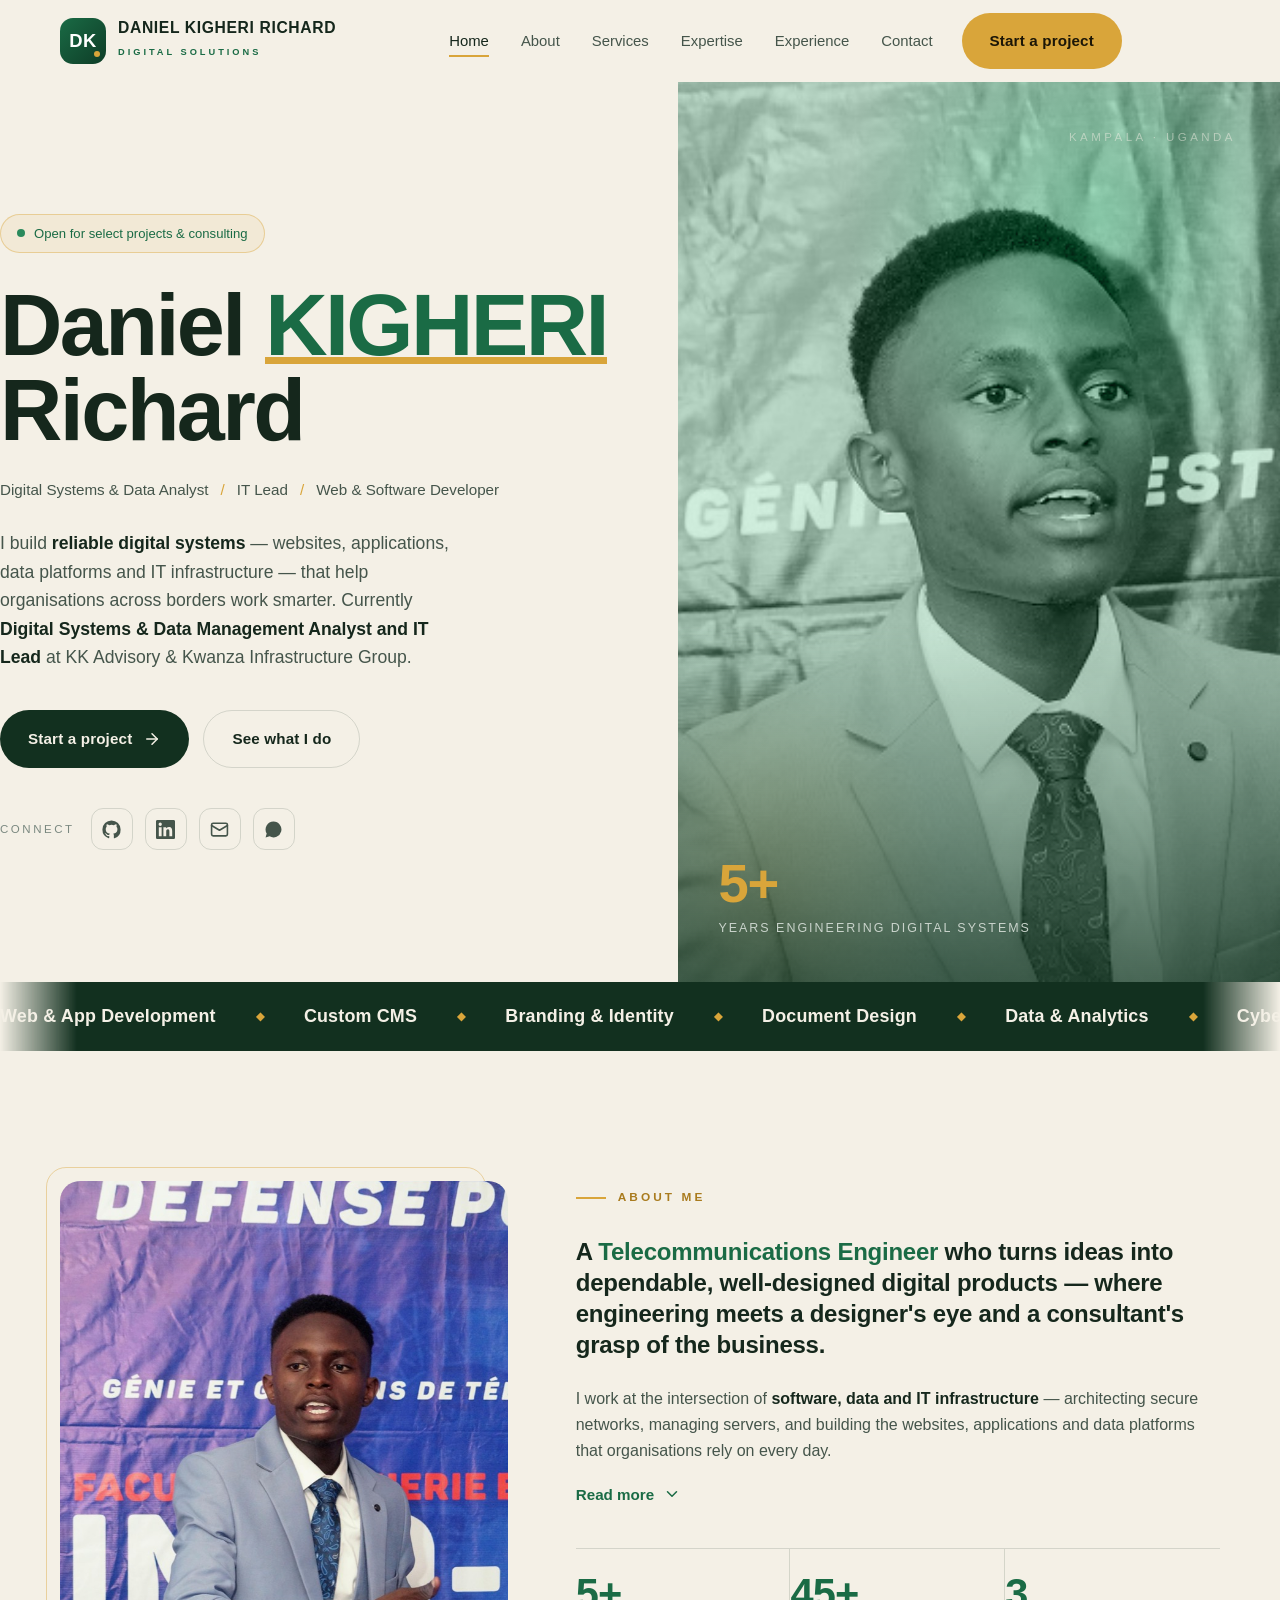
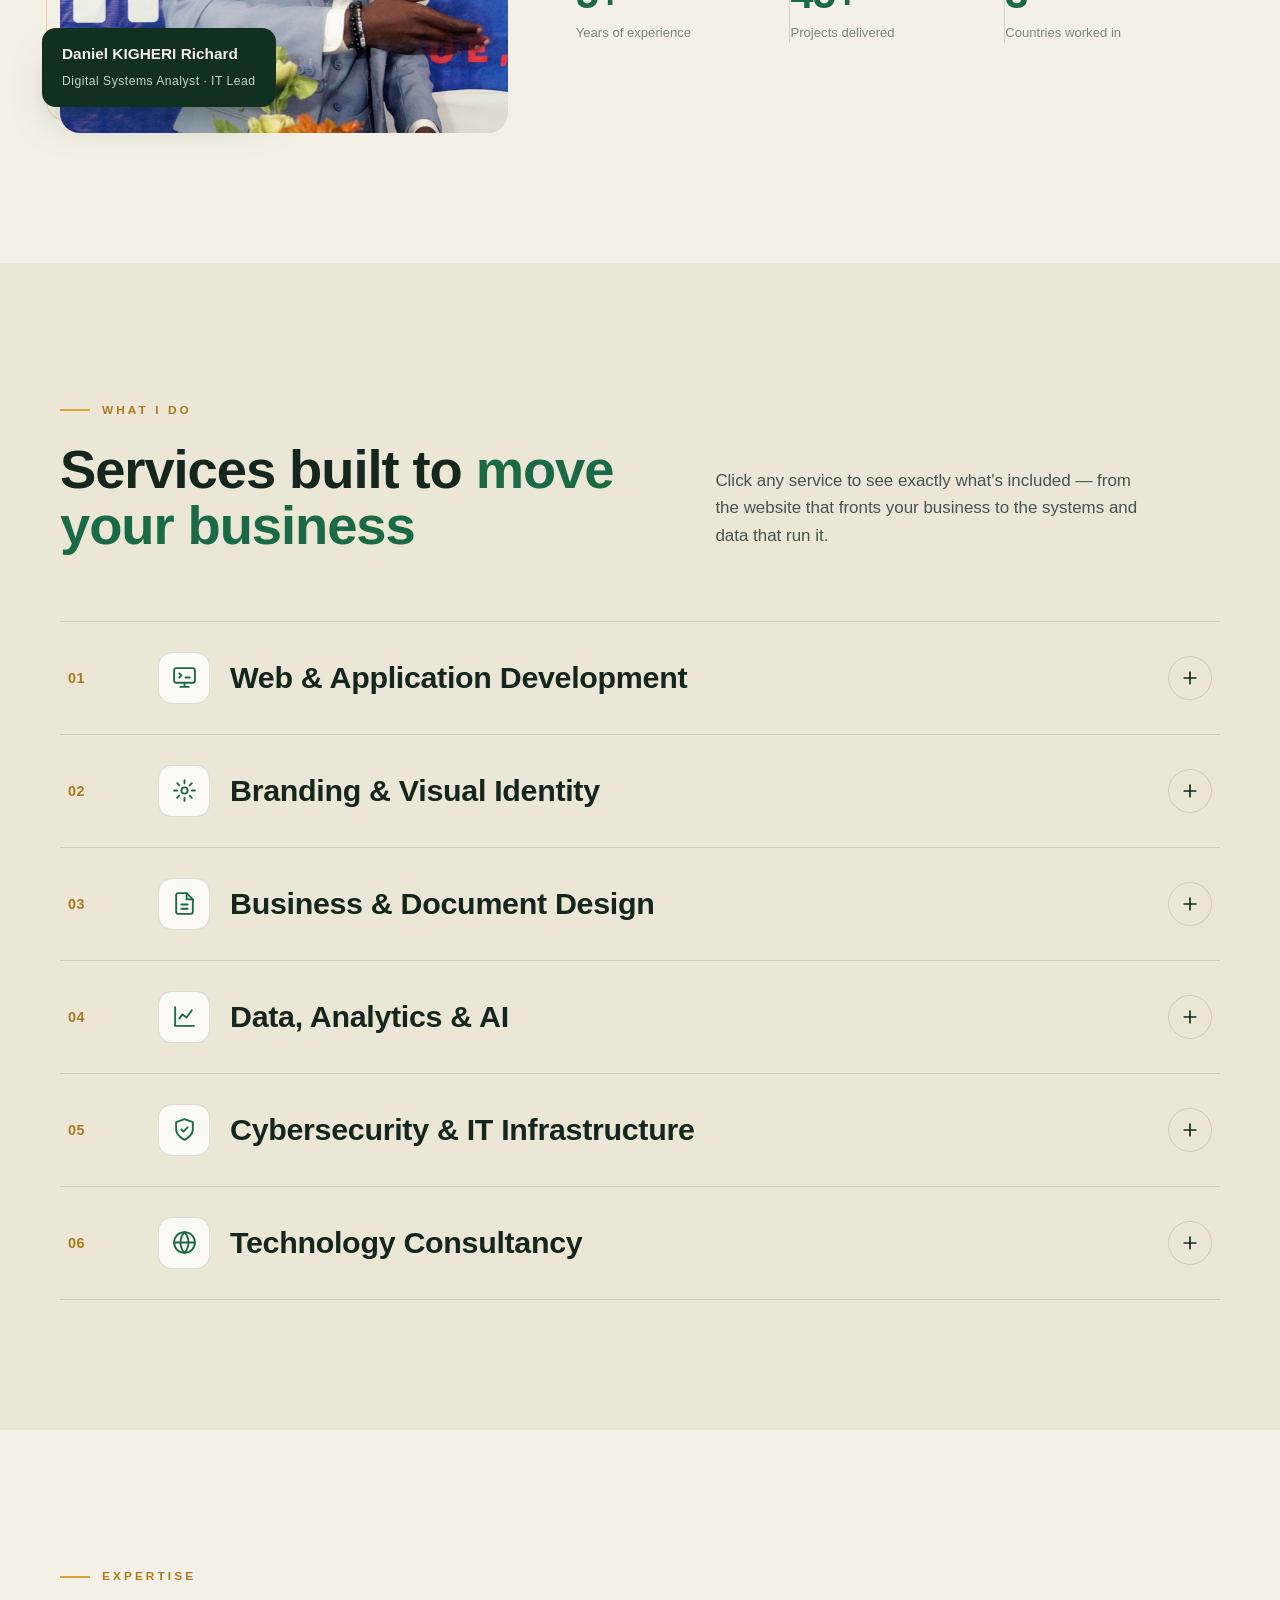
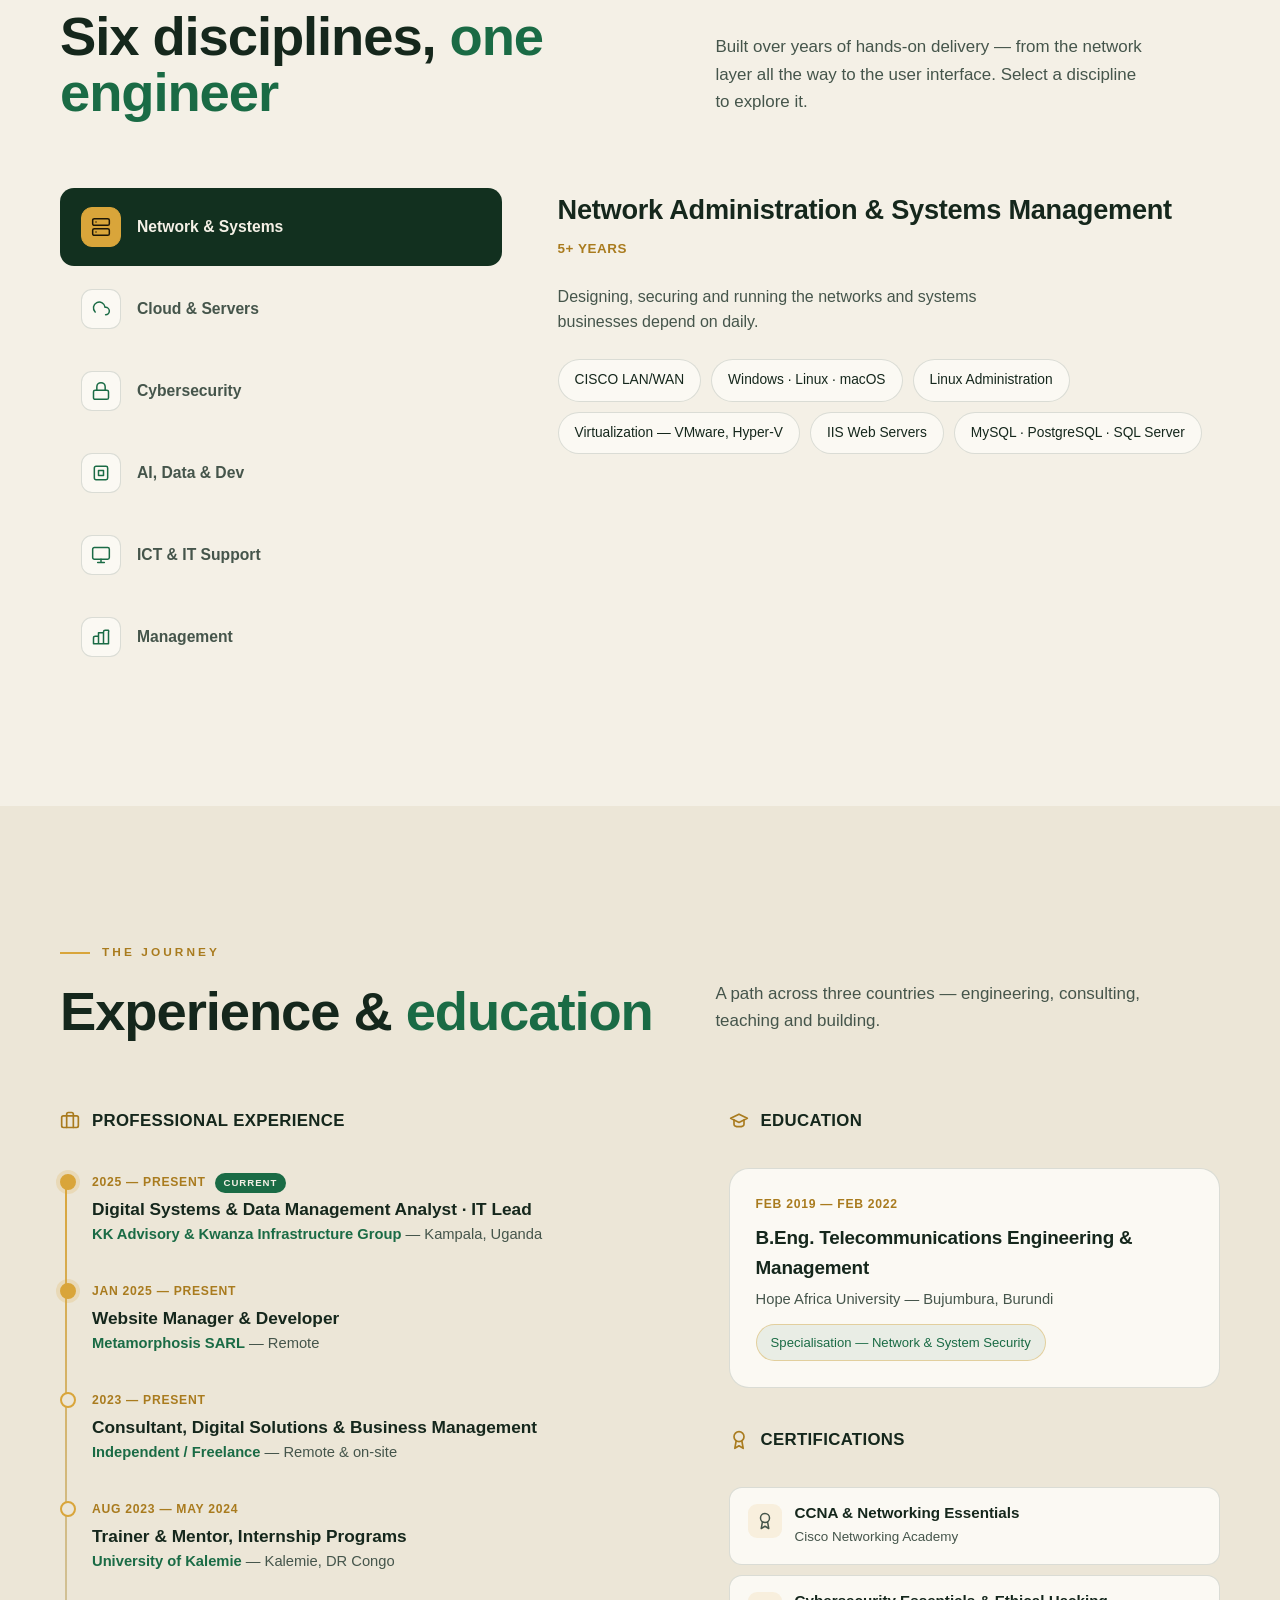
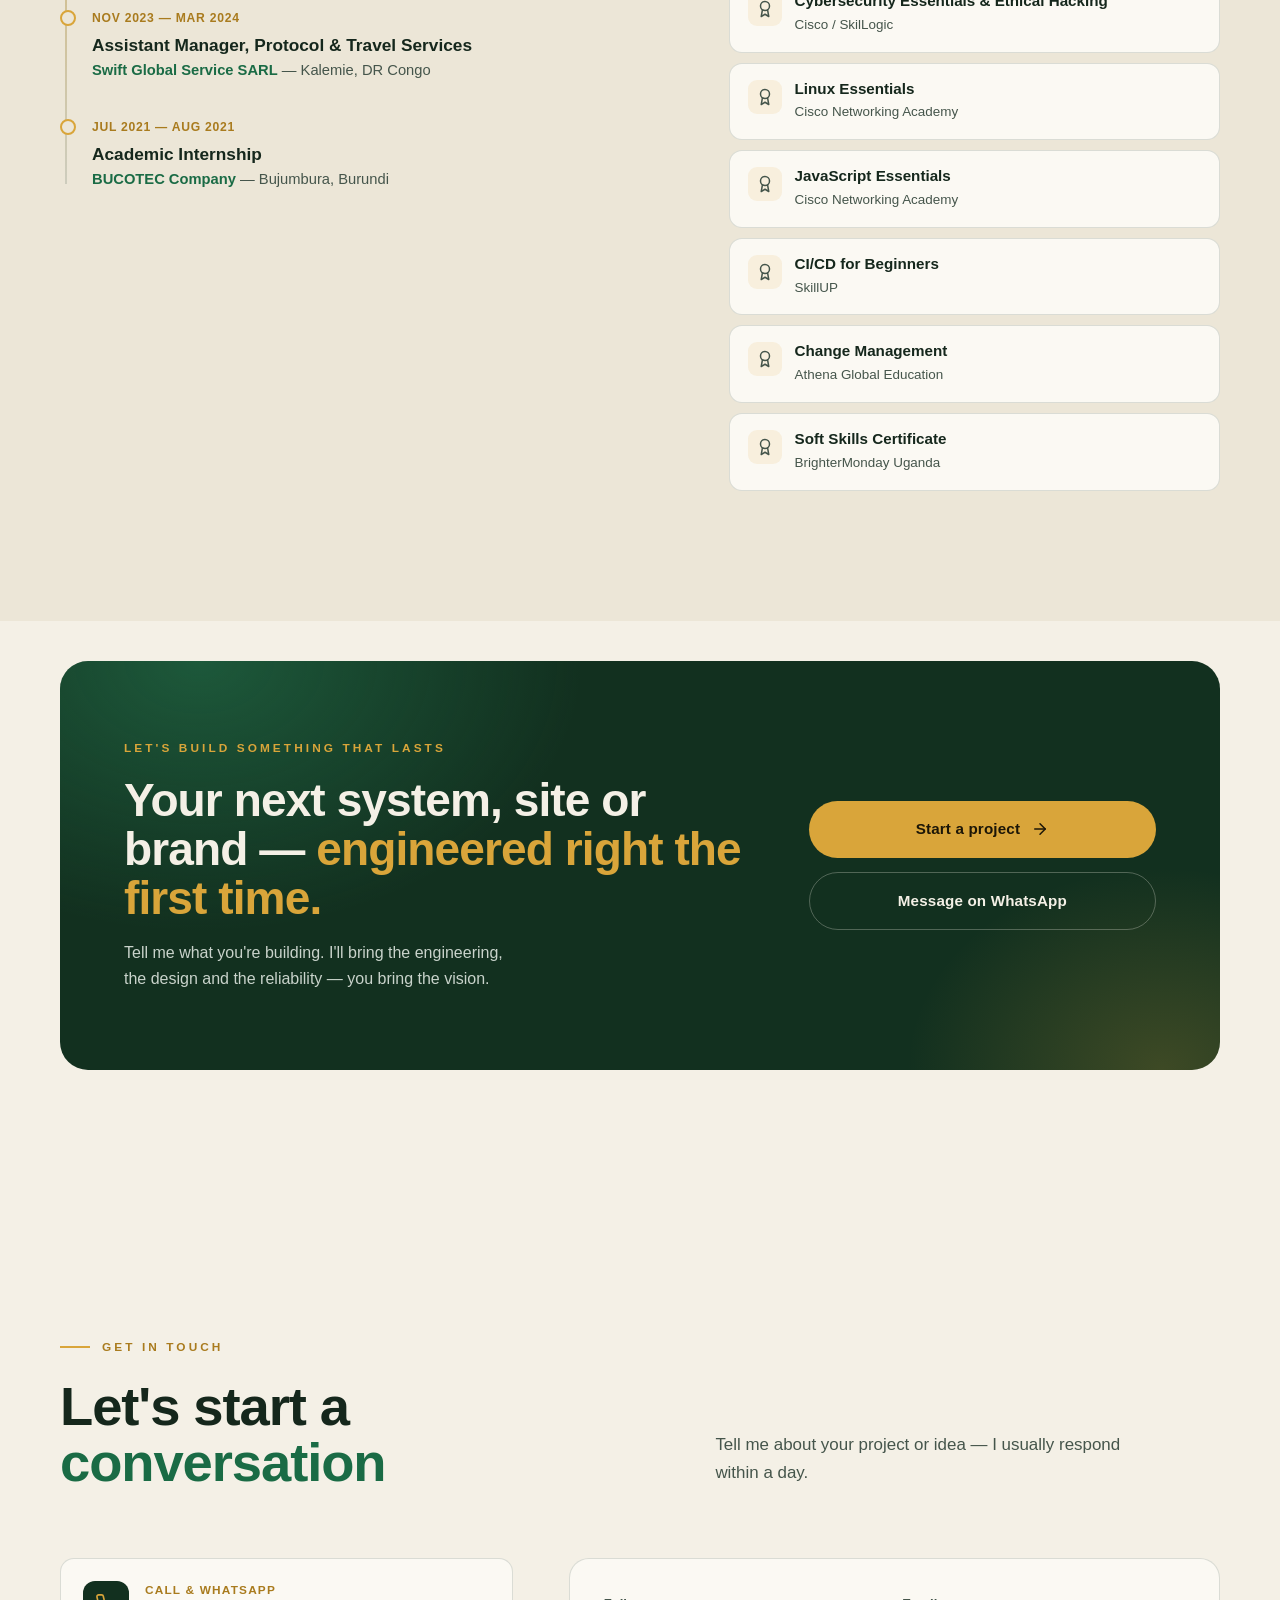
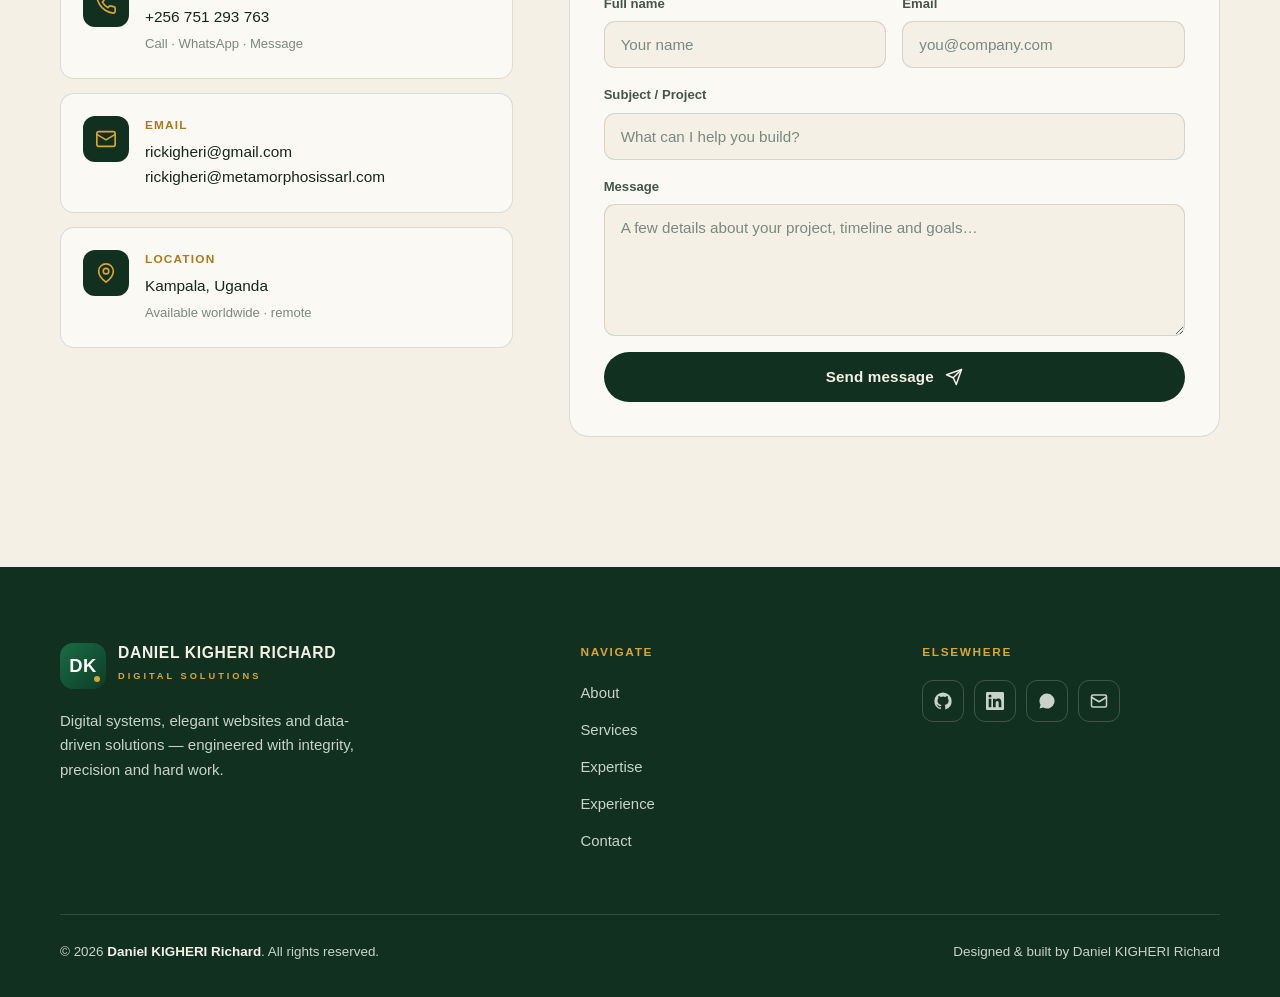
==== commit f02111c2: "Add files via upload" ====
--- a/index.html
+++ b/index.html
@@ -10,8 +10,452 @@
   <meta property="og:title" content="Daniel KIGHERI Richard — Digital Systems Analyst & IT Lead">
   <meta property="og:description" content="I build reliable digital systems, elegant websites and data-driven solutions for organisations across borders.">
   <meta property="og:image" content="assets/img/profile-hero.jpg">
-  <link rel="icon" href="assets/img/favicon.svg" type="image/svg+xml">
-  <link rel="stylesheet" href="assets/css/style.css">
+  <link rel="icon" href="[data-uri]" type="image/svg+xml">
+  <style>
+/* ============================================================
+   KIGHERI RD — Portfolio 2026 · v2
+   Brand-accurate editorial theme · cream + deep green + gold
+   Typography: Avenir Next / Helvetica Neue (the logo font)
+   ============================================================ */
+
+:root {
+  /* Brand palette — taken directly from the logo & quotations */
+  --paper:      #f4f0e6;   /* warm cream base */
+  --paper-2:    #ece6d7;   /* deeper cream, alt bands */
+  --card:       #fbf9f3;   /* raised card on cream */
+  --ink:        #15271c;   /* near-black green — headings */
+  --ink-2:      #45554b;   /* body text */
+  --ink-3:      #7a8880;   /* muted / labels */
+  --green-dark: #12301f;
+  --green:      #1a6b45;
+  --green-lit:  #2a8a5c;
+  --gold:       #d9a53a;   /* accent / fills */
+  --gold-deep:  #a97b1e;   /* gold as text on light (contrast-safe) */
+  --cream:      #f4f0e6;   /* text on dark */
+  --cream-soft: #c9d3cb;   /* muted text on dark */
+  --line:       rgba(18,48,31,.14);
+  --line-2:     rgba(18,48,31,.08);
+  --line-gold:  rgba(217,165,58,.42);
+
+  --font: "Avenir Next", "Avenir", "Helvetica Neue", Helvetica, "Segoe UI", Arial, sans-serif;
+
+  --container: 1220px;
+  --radius:   20px;
+  --radius-sm:14px;
+  --ease:     cubic-bezier(.22,.61,.36,1);
+  --ease-2:   cubic-bezier(.65,0,.35,1);
+
+  --z-nav: 60; --z-overlay: 50;
+}
+
+* { margin: 0; padding: 0; box-sizing: border-box; }
+html { scroll-behavior: smooth; scroll-padding-top: 96px; -webkit-text-size-adjust: 100%; }
+body {
+  font-family: var(--font);
+  background: var(--paper);
+  color: var(--ink-2);
+  line-height: 1.62; font-size: 16px; overflow-x: hidden;
+  -webkit-font-smoothing: antialiased; text-rendering: optimizeLegibility;
+}
+img, svg { display: block; max-width: 100%; }
+a { color: inherit; text-decoration: none; }
+button { font-family: inherit; cursor: pointer; border: none; background: none; color: inherit; }
+ul { list-style: none; }
+::selection { background: var(--green-dark); color: var(--cream); }
+
+.container { width: 100%; max-width: var(--container); margin-inline: auto; padding-inline: 30px; }
+.section { padding: 130px 0; position: relative; }
+
+/* ---------- Type scale ---------- */
+.display {
+  font-weight: 700; letter-spacing: -.03em; line-height: .98; color: var(--ink);
+  font-size: clamp(2.7rem, 7vw, 5.4rem);
+}
+.h2 { font-weight: 700; letter-spacing: -.02em; line-height: 1.04; color: var(--ink); font-size: clamp(2rem, 4.6vw, 3.4rem); }
+.gold-text { color: var(--gold-deep); }
+.green-text { color: var(--green); }
+
+/* ---------- Section header (editorial two-column, left-aligned) ---------- */
+.shead { display: grid; grid-template-columns: 1fr .82fr; gap: 40px; align-items: end; margin-bottom: 66px; }
+.shead__intro { color: var(--ink-2); font-size: 1.06rem; max-width: 46ch; padding-bottom: 6px; }
+.kicker {
+  display: inline-flex; align-items: center; gap: 12px; font-size: .74rem; font-weight: 700;
+  letter-spacing: .26em; text-transform: uppercase; color: var(--gold-deep); margin-bottom: 22px;
+}
+.kicker::before { content: ""; width: 30px; height: 2px; background: var(--gold); }
+.kicker--num::before { content: none; }
+.kicker__n { font-size: .74rem; color: var(--green); }
+
+/* ---------- Buttons ---------- */
+.btn {
+  display: inline-flex; align-items: center; gap: 11px; padding: 16px 28px; border-radius: 100px;
+  font-weight: 600; font-size: .95rem; letter-spacing: .01em; cursor: pointer;
+  transition: transform .25s var(--ease), background .25s var(--ease), color .25s var(--ease), box-shadow .25s var(--ease), border-color .25s var(--ease);
+}
+.btn svg { width: 18px; height: 18px; transition: transform .25s var(--ease); }
+.btn--primary { background: var(--green-dark); color: var(--cream); }
+.btn--primary:hover { background: var(--green); transform: translateY(-2px); box-shadow: 0 16px 34px -14px rgba(18,48,31,.5); }
+.btn--primary:hover svg { transform: translateX(4px); }
+.btn--gold { background: var(--gold); color: #1c1607; }
+.btn--gold:hover { background: #e8bf68; transform: translateY(-2px); box-shadow: 0 16px 34px -14px rgba(217,165,58,.6); }
+.btn--outline { border: 1.5px solid var(--line); color: var(--ink); }
+.btn--outline:hover { border-color: var(--green-dark); background: var(--green-dark); color: var(--cream); transform: translateY(-2px); }
+.btn--ghost-light { border: 1.5px solid rgba(244,240,230,.28); color: var(--cream); }
+.btn--ghost-light:hover { border-color: var(--gold); color: var(--gold); transform: translateY(-2px); }
+.btn--block { width: 100%; justify-content: center; }
+
+/* ---------- Brand lockup (matches the quotation logo exactly) ---------- */
+.brandlock { display: inline-flex; align-items: center; gap: 12px; }
+.brandlock__tile {
+  width: 46px; height: 46px; border-radius: 13px; flex: none; position: relative;
+  background: linear-gradient(135deg, #1a6b45, #0e3d27); color: #fff;
+  display: grid; place-items: center; font-weight: 700; font-size: 1.15rem; letter-spacing: .5px;
+}
+.brandlock__tile::after { content: ""; position: absolute; right: 6px; bottom: 7px; width: 6px; height: 6px; border-radius: 50%; background: var(--gold); }
+.brandlock__text b { display: block; font-size: .98rem; font-weight: 700; letter-spacing: .04em; color: var(--ink); line-height: 1.1; }
+.brandlock__text span { font-size: .58rem; font-weight: 600; letter-spacing: .32em; text-transform: uppercase; color: var(--green); }
+
+/* ============================================================
+   NAV
+   ============================================================ */
+.nav {
+  position: fixed; inset: 0 0 auto 0; z-index: var(--z-nav);
+  transition: background .35s var(--ease), box-shadow .35s var(--ease), border-color .35s;
+  border-bottom: 1px solid transparent;
+}
+.nav.scrolled { background: rgba(244,240,230,.86); backdrop-filter: saturate(150%) blur(14px); -webkit-backdrop-filter: saturate(150%) blur(14px); border-bottom-color: var(--line-2); }
+.nav__inner { display: flex; align-items: center; justify-content: space-between; height: 82px; }
+.nav__menu { display: flex; align-items: center; gap: 2px; }
+.nav__link { position: relative; padding: 10px 15px; font-size: .93rem; font-weight: 500; color: var(--ink-2); transition: color .2s; }
+.nav__link::after { content: ""; position: absolute; left: 15px; right: 15px; bottom: 6px; height: 2px; background: var(--gold); transform: scaleX(0); transform-origin: left; transition: transform .3s var(--ease); }
+.nav__link:hover, .nav__link.active { color: var(--ink); }
+.nav__link.active::after { transform: scaleX(1); }
+.nav__cta { margin-left: 12px; }
+.nav__actions { display: flex; align-items: center; gap: 10px; }
+.nav__toggle { display: none; width: 46px; height: 46px; border-radius: 12px; border: 1px solid var(--line); color: var(--ink); align-items: center; justify-content: center; }
+.nav__toggle svg { width: 22px; height: 22px; }
+
+/* ============================================================
+   HERO — split editorial: cream text (left) · green portrait (right)
+   ============================================================ */
+.hero { position: relative; padding-top: 82px; }
+.hero__grid { display: grid; grid-template-columns: 1.06fr .94fr; min-height: 100vh; align-items: stretch; }
+.hero__left { display: flex; flex-direction: column; justify-content: center; padding: 60px 64px 60px 0; position: relative; }
+.hero__index { position: absolute; left: 0; top: 120px; writing-mode: vertical-rl; font-size: .72rem; letter-spacing: .3em; text-transform: uppercase; color: var(--ink-3); }
+.hero__status { display: inline-flex; align-items: center; gap: 9px; padding: 8px 16px; border-radius: 100px; border: 1px solid var(--line-gold); background: rgba(217,165,58,.09); font-size: .82rem; color: var(--green); margin-bottom: 30px; width: max-content; }
+.hero__dot { width: 8px; height: 8px; border-radius: 50%; background: var(--green-lit); animation: pulse 2.4s infinite; }
+@keyframes pulse { 0%{box-shadow:0 0 0 0 rgba(42,138,92,.5)} 70%{box-shadow:0 0 0 9px rgba(42,138,92,0)} 100%{box-shadow:0 0 0 0 rgba(42,138,92,0)} }
+.hero__title .l { display: block; overflow: hidden; }
+.hero__title .l > span { display: inline-block; transform: translateY(100%); animation: rise .9s var(--ease) forwards; }
+.hero__title .l:nth-child(2) > span { animation-delay: .09s; }
+.hero__title .l:nth-child(3) > span { animation-delay: .18s; }
+@keyframes rise { to { transform: translateY(0); } }
+.hero__title em { font-style: normal; color: var(--green); position: relative; }
+.hero__title em::after { content: ""; position: absolute; left: 0; right: 0; bottom: .1em; height: .09em; background: var(--gold); }
+.hero__roles { margin-top: 26px; display: flex; flex-wrap: wrap; gap: 10px 0; }
+.hero__roles span { font-size: .95rem; color: var(--ink-2); font-weight: 500; }
+.hero__roles span:not(:last-child)::after { content: "/"; margin: 0 12px; color: var(--gold); }
+.hero__desc { margin-top: 26px; max-width: 48ch; color: var(--ink-2); font-size: 1.1rem; }
+.hero__desc b { color: var(--ink); font-weight: 600; }
+.hero__actions { margin-top: 38px; display: flex; flex-wrap: wrap; gap: 14px; }
+.hero__socials { margin-top: 40px; display: flex; align-items: center; gap: 12px; }
+.hero__socials span { font-size: .72rem; letter-spacing: .22em; text-transform: uppercase; color: var(--ink-3); margin-right: 4px; }
+.hero__social { width: 42px; height: 42px; border-radius: 12px; border: 1px solid var(--line); display: grid; place-items: center; color: var(--ink-2); transition: all .25s var(--ease); }
+.hero__social svg { width: 19px; height: 19px; }
+.hero__social:hover { color: var(--cream); background: var(--green-dark); border-color: var(--green-dark); transform: translateY(-3px); }
+
+.hero__right { position: relative; background: var(--green-dark); overflow: hidden; display: flex; align-items: flex-end; }
+.hero__right::before { content: ""; position: absolute; inset: 0; background: radial-gradient(70% 60% at 70% 15%, rgba(42,138,92,.5), transparent 60%), radial-gradient(50% 40% at 15% 90%, rgba(217,165,58,.18), transparent 60%); }
+.hero__photo { position: relative; width: 100%; height: 100%; object-fit: cover; object-position: center 20%; mix-blend-mode: luminosity; opacity: .92; }
+.hero__glow { position: absolute; inset: 0; background: linear-gradient(to top, rgba(18,48,31,.7), transparent 40%); }
+.hero__watermark { position: absolute; top: 46px; right: 44px; font-size: .72rem; letter-spacing: .3em; text-transform: uppercase; color: rgba(244,240,230,.5); z-index: 2; }
+.hero__stat { position: absolute; left: 40px; bottom: 44px; z-index: 2; }
+.hero__stat b { font-size: 3.4rem; font-weight: 700; color: var(--gold); line-height: 1; letter-spacing: -.02em; }
+.hero__stat span { display: block; font-size: .78rem; letter-spacing: .16em; text-transform: uppercase; color: var(--cream-soft); margin-top: 6px; }
+
+/* ---------- Marquee ---------- */
+.marquee { background: var(--green-dark); padding: 20px 0; overflow: hidden; -webkit-mask-image: linear-gradient(90deg, transparent, #000 6%, #000 94%, transparent); mask-image: linear-gradient(90deg, transparent, #000 6%, #000 94%, transparent); }
+.marquee__track { display: flex; gap: 40px; width: max-content; animation: scroll-x 36s linear infinite; }
+.marquee__track span { font-size: 1.12rem; font-weight: 600; color: var(--cream); display: inline-flex; align-items: center; gap: 40px; letter-spacing: .01em; }
+.marquee__track span::after { content: "◆"; color: var(--gold); font-size: .7rem; }
+@keyframes scroll-x { to { transform: translateX(-50%); } }
+
+/* ============================================================
+   ABOUT — asymmetric, expandable
+   ============================================================ */
+.about { background: var(--paper); }
+.about__grid { display: grid; grid-template-columns: .82fr 1.18fr; gap: 68px; align-items: start; }
+.about__media { position: relative; position: sticky; top: 110px; }
+.about__media img { width: 100%; border-radius: var(--radius); object-fit: cover; aspect-ratio: 3/3.7; object-position: center 12%; }
+.about__tag { position: absolute; left: -18px; bottom: 26px; background: var(--green-dark); color: var(--cream); border-radius: 14px; padding: 14px 20px; box-shadow: 0 20px 44px -20px rgba(18,48,31,.55); }
+.about__tag b { display: block; font-size: .96rem; }
+.about__tag span { font-size: .76rem; color: var(--cream-soft); letter-spacing: .04em; }
+.about__frame { position: absolute; inset: -14px 22px 12px -14px; border: 1.5px solid var(--line-gold); border-radius: var(--radius); z-index: -1; }
+
+.about__quote { font-size: 1.5rem; font-weight: 600; color: var(--ink); line-height: 1.3; letter-spacing: -.01em; margin: 6px 0 26px; }
+.about__quote b { color: var(--green); }
+.about__body p { margin-bottom: 15px; color: var(--ink-2); }
+.about__body p b { color: var(--ink); font-weight: 600; }
+.about__more { overflow: hidden; max-height: 0; opacity: 0; transition: max-height .55s var(--ease-2), opacity .5s ease, margin .4s; }
+.about__more.open { max-height: 460px; opacity: 1; }
+.about__toggle { display: inline-flex; align-items: center; gap: 9px; margin-top: 6px; font-weight: 600; color: var(--green); font-size: .95rem; }
+.about__toggle svg { width: 18px; height: 18px; transition: transform .3s var(--ease); }
+.about__toggle.open svg { transform: rotate(180deg); }
+
+.about__stats { display: grid; grid-template-columns: repeat(3, 1fr); gap: 0; margin-top: 40px; border-top: 1px solid var(--line); }
+.about__stat { padding: 24px 0 0; border-right: 1px solid var(--line); padding-right: 20px; }
+.about__stat:last-child { border-right: none; }
+.about__stat b { font-size: 2.6rem; font-weight: 700; color: var(--green); line-height: 1; letter-spacing: -.02em; display: block; }
+.about__stat span { display: block; margin-top: 8px; font-size: .82rem; color: var(--ink-3); }
+
+/* ============================================================
+   SERVICES — interactive accordion (click to expand details)
+   ============================================================ */
+.services { background: var(--paper-2); }
+.svc-list { border-top: 1px solid var(--line); }
+.svc {
+  border-bottom: 1px solid var(--line); position: relative;
+  transition: background .3s var(--ease);
+}
+.svc__head {
+  display: grid; grid-template-columns: 64px 1fr auto; gap: 26px; align-items: center;
+  width: 100%; text-align: left; padding: 30px 8px; cursor: pointer;
+}
+.svc__n { font-size: .9rem; font-weight: 700; color: var(--gold-deep); letter-spacing: .04em; }
+.svc__main { display: flex; align-items: center; gap: 20px; }
+.svc__icon { flex: none; width: 52px; height: 52px; border-radius: 14px; display: grid; place-items: center; background: var(--card); border: 1px solid var(--line); color: var(--green); transition: all .3s var(--ease); }
+.svc__icon svg { width: 25px; height: 25px; }
+.svc__title { font-size: clamp(1.3rem, 2.4vw, 1.9rem); font-weight: 700; letter-spacing: -.01em; color: var(--ink); transition: color .3s; }
+.svc__toggle { width: 44px; height: 44px; border-radius: 50%; border: 1.5px solid var(--line); display: grid; place-items: center; color: var(--ink); transition: all .3s var(--ease); flex: none; }
+.svc__toggle svg { width: 20px; height: 20px; transition: transform .35s var(--ease); }
+.svc__panel { overflow: hidden; max-height: 0; transition: max-height .5s var(--ease-2); }
+.svc__panel-inner { padding: 4px 8px 38px 90px; display: grid; grid-template-columns: 1.1fr 1fr; gap: 20px 48px; }
+.svc__desc { color: var(--ink-2); font-size: 1.02rem; }
+.svc__desc b { color: var(--ink); font-weight: 600; }
+.svc__list { display: grid; gap: 10px; align-content: start; }
+.svc__list li { display: flex; gap: 11px; font-size: .94rem; color: var(--ink-2); }
+.svc__list svg { width: 18px; height: 18px; color: var(--green-lit); flex: none; margin-top: 3px; }
+
+.svc.open { background: var(--card); }
+.svc.open .svc__title { color: var(--green); }
+.svc.open .svc__icon { background: var(--green-dark); border-color: var(--green-dark); color: var(--gold); }
+.svc.open .svc__toggle { background: var(--green-dark); border-color: var(--green-dark); color: var(--cream); }
+.svc.open .svc__toggle svg { transform: rotate(45deg); }
+.svc:hover .svc__title { color: var(--green); }
+
+/* ============================================================
+   EXPERTISE — interactive tabs
+   ============================================================ */
+.skills { background: var(--paper); }
+.skills__wrap { display: grid; grid-template-columns: .8fr 1.2fr; gap: 56px; align-items: start; }
+.skills__tabsWrap { position: sticky; top: 110px; }
+.skills__tabs { display: flex; flex-direction: column; gap: 4px; }
+.skills__hint { display: none; }
+.skills__tab {
+  display: flex; align-items: center; gap: 16px; width: 100%; text-align: left; padding: 18px 20px;
+  border-radius: var(--radius-sm); color: var(--ink-2); transition: all .25s var(--ease); border: 1px solid transparent;
+}
+.skills__tab-ic { flex: none; width: 40px; height: 40px; border-radius: 11px; display: grid; place-items: center; background: var(--card); border: 1px solid var(--line); color: var(--green); transition: all .25s; }
+.skills__tab-ic svg { width: 20px; height: 20px; }
+.skills__tab b { font-size: .98rem; font-weight: 600; color: inherit; }
+.skills__tab:hover { background: var(--card); }
+.skills__tab.active { background: var(--green-dark); color: var(--cream); }
+.skills__tab.active b { color: var(--cream); }
+.skills__tab.active .skills__tab-ic { background: var(--gold); border-color: var(--gold); color: #1c1607; }
+
+.skills__panels { position: relative; min-height: 320px; }
+.skills__panel { display: none; }
+.skills__panel.active { display: block; animation: fade-up .5s var(--ease); }
+@keyframes fade-up { from { opacity: 0; transform: translateY(14px); } to { opacity: 1; transform: none; } }
+.skills__panel h3 { font-size: 1.7rem; font-weight: 700; color: var(--ink); letter-spacing: -.01em; margin-bottom: 6px; }
+.skills__panel-sub { color: var(--gold-deep); font-size: .84rem; font-weight: 600; letter-spacing: .04em; text-transform: uppercase; margin-bottom: 24px; }
+.skills__panel p { color: var(--ink-2); margin-bottom: 24px; max-width: 52ch; }
+.tags { display: flex; flex-wrap: wrap; gap: 10px; }
+.tag { font-size: .86rem; color: var(--ink); padding: 9px 16px; border-radius: 100px; background: var(--card); border: 1px solid var(--line); transition: all .2s var(--ease); }
+.tag:hover { border-color: var(--gold); color: var(--green); transform: translateY(-2px); }
+
+/* ============================================================
+   EXPERIENCE
+   ============================================================ */
+.xp { background: var(--paper-2); }
+.xp__grid { display: grid; grid-template-columns: 1.1fr .9fr; gap: 68px; align-items: start; }
+.xp__coltitle { display: flex; align-items: center; gap: 12px; font-size: 1.05rem; font-weight: 700; letter-spacing: .02em; color: var(--ink); text-transform: uppercase; margin-bottom: 34px; }
+.xp__coltitle svg { width: 20px; height: 20px; color: var(--gold-deep); }
+.timeline { position: relative; padding-left: 32px; }
+.timeline::before { content: ""; position: absolute; left: 5px; top: 8px; bottom: 8px; width: 2px; background: linear-gradient(var(--gold), var(--line)); }
+.tl { position: relative; padding-bottom: 30px; }
+.tl:last-child { padding-bottom: 0; }
+.tl::before { content: ""; position: absolute; left: -32px; top: 6px; width: 12px; height: 12px; border-radius: 50%; background: var(--paper-2); border: 2px solid var(--gold); }
+.tl.current::before { background: var(--gold); box-shadow: 0 0 0 4px rgba(217,165,58,.2); }
+.tl__date { font-size: .76rem; letter-spacing: .06em; text-transform: uppercase; color: var(--gold-deep); font-weight: 600; margin-bottom: 5px; display: inline-flex; align-items: center; gap: 9px; }
+.tl__badge { font-size: .6rem; padding: 2px 9px; border-radius: 100px; background: var(--green); color: var(--cream); letter-spacing: .1em; }
+.tl__role { font-size: 1.08rem; font-weight: 700; color: var(--ink); line-height: 1.3; }
+.tl__org { font-size: .92rem; color: var(--ink-2); margin-top: 3px; }
+.tl__org b { color: var(--green); font-weight: 600; }
+.edu-card { padding: 26px; border-radius: var(--radius); background: var(--card); border: 1px solid var(--line); margin-bottom: 16px; }
+.edu-card__date { font-size: .76rem; letter-spacing: .06em; text-transform: uppercase; color: var(--gold-deep); font-weight: 600; margin-bottom: 8px; }
+.edu-card__title { font-size: 1.18rem; font-weight: 700; color: var(--ink); margin-bottom: 4px; letter-spacing: -.01em; }
+.edu-card__org { color: var(--ink-2); font-size: .92rem; margin-bottom: 12px; }
+.chip { display: inline-flex; font-size: .82rem; color: var(--green); padding: 7px 14px; border-radius: 100px; background: rgba(26,107,69,.08); border: 1px solid var(--line-gold); }
+.certs-note { display: flex; align-items: center; gap: 14px; padding: 18px 22px; border-radius: var(--radius-sm); border: 1px dashed var(--line-gold); background: rgba(217,165,58,.06); color: var(--ink-2); font-size: .9rem; }
+.certs-note svg { width: 22px; height: 22px; color: var(--gold-deep); flex: none; }
+.cert-list { display: grid; gap: 10px; }
+.cert { display: flex; gap: 13px; align-items: flex-start; padding: 15px 18px; border-radius: 13px; background: var(--card); border: 1px solid var(--line); transition: border-color .25s var(--ease), transform .25s var(--ease); }
+.cert:hover { border-color: var(--line-gold); transform: translateX(3px); }
+.cert__ic { flex: none; width: 34px; height: 34px; border-radius: 9px; background: rgba(217,165,58,.12); display: grid; place-items: center; color: var(--gold-deep); margin-top: 1px; }
+.cert__ic svg { width: 18px; height: 18px; }
+.cert b { display: block; font-size: .95rem; font-weight: 600; color: var(--ink); line-height: 1.3; }
+.cert span { font-size: .84rem; color: var(--ink-2); }
+
+/* ============================================================
+   CTA — deep green feature block
+   ============================================================ */
+.cta { padding: 40px 0 130px; }
+.cta__inner { position: relative; overflow: hidden; border-radius: 28px; padding: 78px 64px; background: var(--green-dark); display: grid; grid-template-columns: 1.3fr .7fr; gap: 40px; align-items: center; }
+.cta__inner::before { content: ""; position: absolute; inset: 0; background: radial-gradient(60% 120% at 12% 0%, rgba(42,138,92,.45), transparent 55%), radial-gradient(40% 90% at 95% 100%, rgba(217,165,58,.22), transparent 55%); }
+.cta__inner > * { position: relative; }
+.cta__kicker { color: var(--gold); font-size: .74rem; font-weight: 700; letter-spacing: .26em; text-transform: uppercase; margin-bottom: 18px; display: block; }
+.cta__title { font-size: clamp(1.9rem, 3.6vw, 3rem); font-weight: 700; color: var(--cream); line-height: 1.06; letter-spacing: -.02em; }
+.cta__title em { font-style: normal; color: var(--gold); }
+.cta__text { margin-top: 18px; color: var(--cream-soft); max-width: 44ch; }
+.cta__actions { display: flex; flex-direction: column; gap: 14px; }
+
+/* ============================================================
+   CONTACT
+   ============================================================ */
+.contact { background: var(--paper); }
+.contact__grid { display: grid; grid-template-columns: .82fr 1.18fr; gap: 56px; }
+.contact__cards { display: flex; flex-direction: column; gap: 14px; }
+.cinfo { display: flex; gap: 16px; padding: 22px; border-radius: var(--radius-sm); background: var(--card); border: 1px solid var(--line); transition: all .3s var(--ease); }
+.cinfo:hover { border-color: var(--line-gold); transform: translateX(4px); }
+.cinfo__icon { flex: none; width: 46px; height: 46px; border-radius: 12px; background: var(--green-dark); display: grid; place-items: center; color: var(--gold); }
+.cinfo__icon svg { width: 22px; height: 22px; }
+.cinfo h4 { font-size: .74rem; letter-spacing: .1em; text-transform: uppercase; color: var(--gold-deep); font-weight: 700; margin-bottom: 5px; }
+.cinfo a, .cinfo p { color: var(--ink); font-size: .96rem; word-break: break-word; display: block; }
+.cinfo a:hover { color: var(--green); }
+.cinfo small { color: var(--ink-3); font-size: .82rem; }
+.form { display: grid; gap: 16px; padding: 34px; border-radius: var(--radius); background: var(--card); border: 1px solid var(--line); }
+.form__row { display: grid; grid-template-columns: 1fr 1fr; gap: 16px; }
+.field { display: flex; flex-direction: column; gap: 7px; }
+.field label { font-size: .82rem; color: var(--ink-2); font-weight: 600; }
+.field input, .field textarea { font-family: inherit; font-size: .95rem; color: var(--ink); padding: 14px 16px; border-radius: 11px; background: var(--paper); border: 1px solid var(--line); transition: border-color .2s, box-shadow .2s; resize: vertical; }
+.field input::placeholder, .field textarea::placeholder { color: var(--ink-3); }
+.field input:focus, .field textarea:focus { outline: none; border-color: var(--green); box-shadow: 0 0 0 3px rgba(26,107,69,.13); }
+
+/* ============================================================
+   FOOTER
+   ============================================================ */
+.footer { background: var(--green-dark); color: var(--cream); padding: 76px 0 34px; }
+.footer__grid { display: grid; grid-template-columns: 1.6fr 1fr 1fr; gap: 44px; margin-bottom: 50px; }
+.footer .brandlock__text b { color: var(--cream); }
+.footer .brandlock__text span { color: var(--gold); }
+.footer__tag { color: var(--cream-soft); max-width: 36ch; font-size: .94rem; margin-top: 20px; }
+.footer h5 { font-size: .74rem; letter-spacing: .14em; text-transform: uppercase; color: var(--gold); margin-bottom: 18px; }
+.footer__links li { margin-bottom: 11px; }
+.footer__links a { color: var(--cream-soft); font-size: .93rem; transition: color .2s; }
+.footer__links a:hover { color: var(--cream); }
+.footer__socials { display: flex; gap: 10px; }
+.footer__social { width: 42px; height: 42px; border-radius: 11px; border: 1px solid rgba(244,240,230,.2); display: grid; place-items: center; color: var(--cream-soft); transition: all .25s var(--ease); }
+.footer__social svg { width: 18px; height: 18px; }
+.footer__social:hover { color: #1c1607; background: var(--gold); border-color: var(--gold); transform: translateY(-2px); }
+.footer__bottom { border-top: 1px solid rgba(244,240,230,.14); padding-top: 26px; display: flex; justify-content: space-between; gap: 16px; flex-wrap: wrap; }
+.footer__bottom p { color: var(--cream-soft); font-size: .84rem; }
+.footer__bottom b { color: var(--cream); font-weight: 600; }
+
+/* ---------- Scroll up ---------- */
+.scrollup { position: fixed; right: 24px; bottom: 24px; z-index: var(--z-overlay); width: 48px; height: 48px; border-radius: 14px; background: var(--green-dark); color: var(--cream); display: grid; place-items: center; box-shadow: 0 14px 32px -12px rgba(18,48,31,.6); opacity: 0; visibility: hidden; transform: translateY(14px); transition: all .3s var(--ease); }
+.scrollup svg { width: 20px; height: 20px; }
+.scrollup.show { opacity: 1; visibility: visible; transform: translateY(0); }
+.scrollup:hover { background: var(--green); transform: translateY(-3px); }
+
+/* ---------- Scroll reveal ---------- */
+.reveal { opacity: 0; transform: translateY(30px); transition: opacity .8s var(--ease), transform .8s var(--ease); }
+.reveal.in { opacity: 1; transform: none; }
+.reveal--l { transform: translateX(-36px); }
+.reveal--r { transform: translateX(36px); }
+.reveal--l.in, .reveal--r.in { transform: none; }
+.reveal[data-d="1"] { transition-delay: .08s; }
+.reveal[data-d="2"] { transition-delay: .16s; }
+.reveal[data-d="3"] { transition-delay: .24s; }
+.reveal[data-d="4"] { transition-delay: .32s; }
+
+/* ============================================================
+   Mobile nav drawer
+   ============================================================ */
+@media (max-width: 960px) {
+  .nav__menu { position: fixed; inset: 0 0 0 auto; width: min(330px, 86vw); background: var(--card); border-left: 1px solid var(--line); flex-direction: column; align-items: stretch; justify-content: flex-start; padding: 100px 24px 30px; gap: 4px; transform: translateX(100%); transition: transform .4s var(--ease); }
+  .nav__menu.open { transform: translateX(0); }
+  .nav__link { padding: 15px 16px; font-size: 1.02rem; }
+  .nav__link::after { display: none; }
+  .nav__cta { margin: 16px 0 0; }
+  .nav__cta .btn { width: 100%; justify-content: center; }
+  .nav__toggle { display: inline-flex; }
+  .nav__scrim { position: fixed; inset: 0; background: rgba(18,48,31,.4); opacity: 0; visibility: hidden; transition: opacity .3s; z-index: var(--z-overlay); }
+  .nav__scrim.show { opacity: 1; visibility: visible; }
+  /* On mobile the scrolled nav must NOT use backdrop-filter: it would make the
+     fixed drawer position relative to the 82px bar instead of the screen. */
+  .nav.scrolled { background: var(--paper); backdrop-filter: none; -webkit-backdrop-filter: none; }
+  .nav__menu { box-shadow: -20px 0 50px -24px rgba(18,48,31,.5); }
+}
+
+/* ============================================================
+   Responsive
+   ============================================================ */
+@media (max-width: 1000px) {
+  .section { padding: 92px 0; }
+  .shead { grid-template-columns: 1fr; gap: 16px; margin-bottom: 48px; }
+  .shead__intro { padding-bottom: 0; }
+  .hero__grid { grid-template-columns: 1fr; min-height: auto; }
+  .hero__left { padding: 40px 0 56px; order: 2; }
+  .hero__index { display: none; }
+  .hero__right { order: 1; min-height: 62vh; border-radius: 0 0 24px 24px; }
+  .about__grid { grid-template-columns: 1fr; gap: 40px; }
+  .about__media { position: relative; top: 0; max-width: 400px; }
+  .skills__wrap { grid-template-columns: 1fr; gap: 22px; }
+  .skills__tabsWrap { position: relative; top: 0; }
+  .skills__tabs { flex-direction: row; overflow-x: auto; gap: 10px; padding-bottom: 14px; scroll-snap-type: x proximity; -webkit-overflow-scrolling: touch; scrollbar-width: thin; scrollbar-color: var(--gold) rgba(18,48,31,.08); }
+  .skills__tabs::-webkit-scrollbar { height: 6px; }
+  .skills__tabs::-webkit-scrollbar-thumb { background: var(--gold); border-radius: 4px; }
+  .skills__tabs::-webkit-scrollbar-track { background: rgba(18,48,31,.08); border-radius: 4px; }
+  .skills__tab { flex: 0 0 auto; scroll-snap-align: start; }
+  .skills__tab b { white-space: nowrap; }
+  /* edge fades signal that the row scrolls sideways */
+  .skills__tabsWrap::before, .skills__tabsWrap::after { content: ""; position: absolute; top: 0; bottom: 14px; width: 44px; pointer-events: none; z-index: 2; transition: opacity .3s var(--ease); }
+  .skills__tabsWrap::before { left: 0; background: linear-gradient(to right, var(--paper), transparent); opacity: 0; }
+  .skills__tabsWrap::after { right: 0; background: linear-gradient(to left, var(--paper), transparent); opacity: 1; }
+  .skills__tabsWrap.scrolled::before { opacity: 1; }
+  .skills__tabsWrap.at-end::after { opacity: 0; }
+  .skills__hint { display: inline-flex; align-items: center; gap: 8px; margin-top: 2px; font-size: .82rem; font-weight: 600; color: var(--gold-deep); }
+  .skills__hint svg { width: 16px; height: 16px; animation: nudge 1.5s var(--ease) infinite; }
+  @keyframes nudge { 0%,100% { transform: translateX(0); } 50% { transform: translateX(5px); } }
+  .skills__hint.hide { display: none; }
+  .xp__grid { grid-template-columns: 1fr; gap: 52px; }
+  .cta__inner { grid-template-columns: 1fr; gap: 28px; padding: 52px 34px; }
+  .contact__grid { grid-template-columns: 1fr; gap: 34px; }
+  .footer__grid { grid-template-columns: 1fr 1fr; }
+}
+@media (max-width: 620px) {
+  .container { padding-inline: 22px; }
+  .svc__head { grid-template-columns: 1fr auto; gap: 14px; padding: 24px 4px; }
+  .svc__n { display: none; }
+  .svc__main { gap: 15px; }
+  .svc__icon { width: 46px; height: 46px; }
+  .svc__panel-inner { grid-template-columns: 1fr; padding: 4px 4px 30px 4px; gap: 18px; }
+  .about__stats { grid-template-columns: 1fr; }
+  .about__stat { border-right: none; border-bottom: 1px solid var(--line); padding: 18px 0; }
+  .about__stat:last-child { border-bottom: none; }
+  .form__row { grid-template-columns: 1fr; }
+  .footer__grid { grid-template-columns: 1fr; gap: 30px; }
+  .footer__bottom { flex-direction: column; }
+}
+
+@media (prefers-reduced-motion: reduce) {
+  * { animation-duration: .001ms !important; animation-iteration-count: 1 !important; transition-duration: .001ms !important; scroll-behavior: auto !important; }
+  .reveal { opacity: 1; transform: none; }
+  .hero__title .l > span { transform: none; }
+}
+
+</style>
 </head>
 <body>
 
@@ -89,7 +533,7 @@
 
     <div class="hero__right">
       <span class="hero__watermark">Kampala · Uganda</span>
-      <img src="assets/img/profile-hero.jpg" alt="Daniel KIGHERI Richard, professional portrait" class="hero__photo">
+      <img src="[data-uri]" alt="Daniel KIGHERI Richard, professional portrait" class="hero__photo">
       <div class="hero__glow"></div>
       <div class="hero__stat"><b>5+</b><span>Years engineering digital systems</span></div>
     </div>
@@ -109,7 +553,7 @@
   <div class="container about__grid">
     <div class="about__media reveal reveal--l">
       <span class="about__frame" aria-hidden="true"></span>
-      <img src="assets/img/profile-about.jpg" alt="Daniel KIGHERI Richard presenting at a conference">
+      <img src="[data-uri]